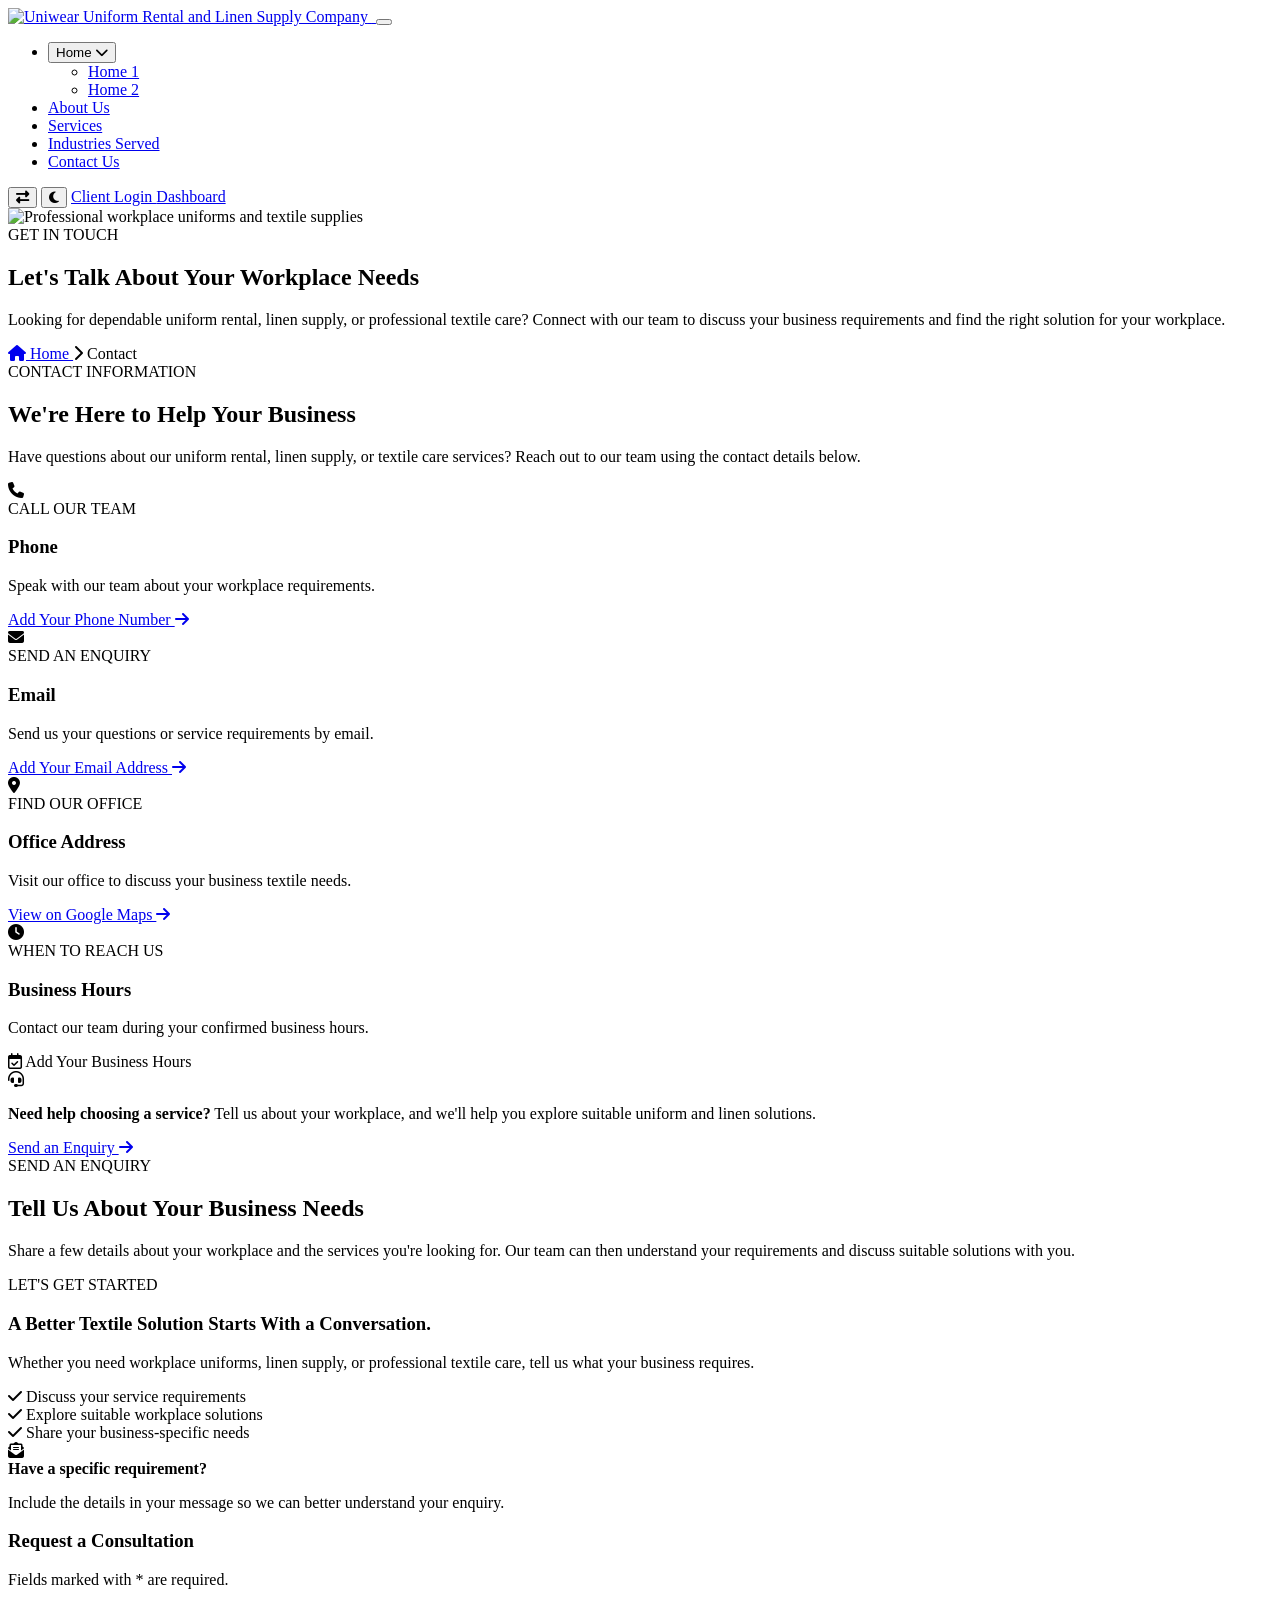
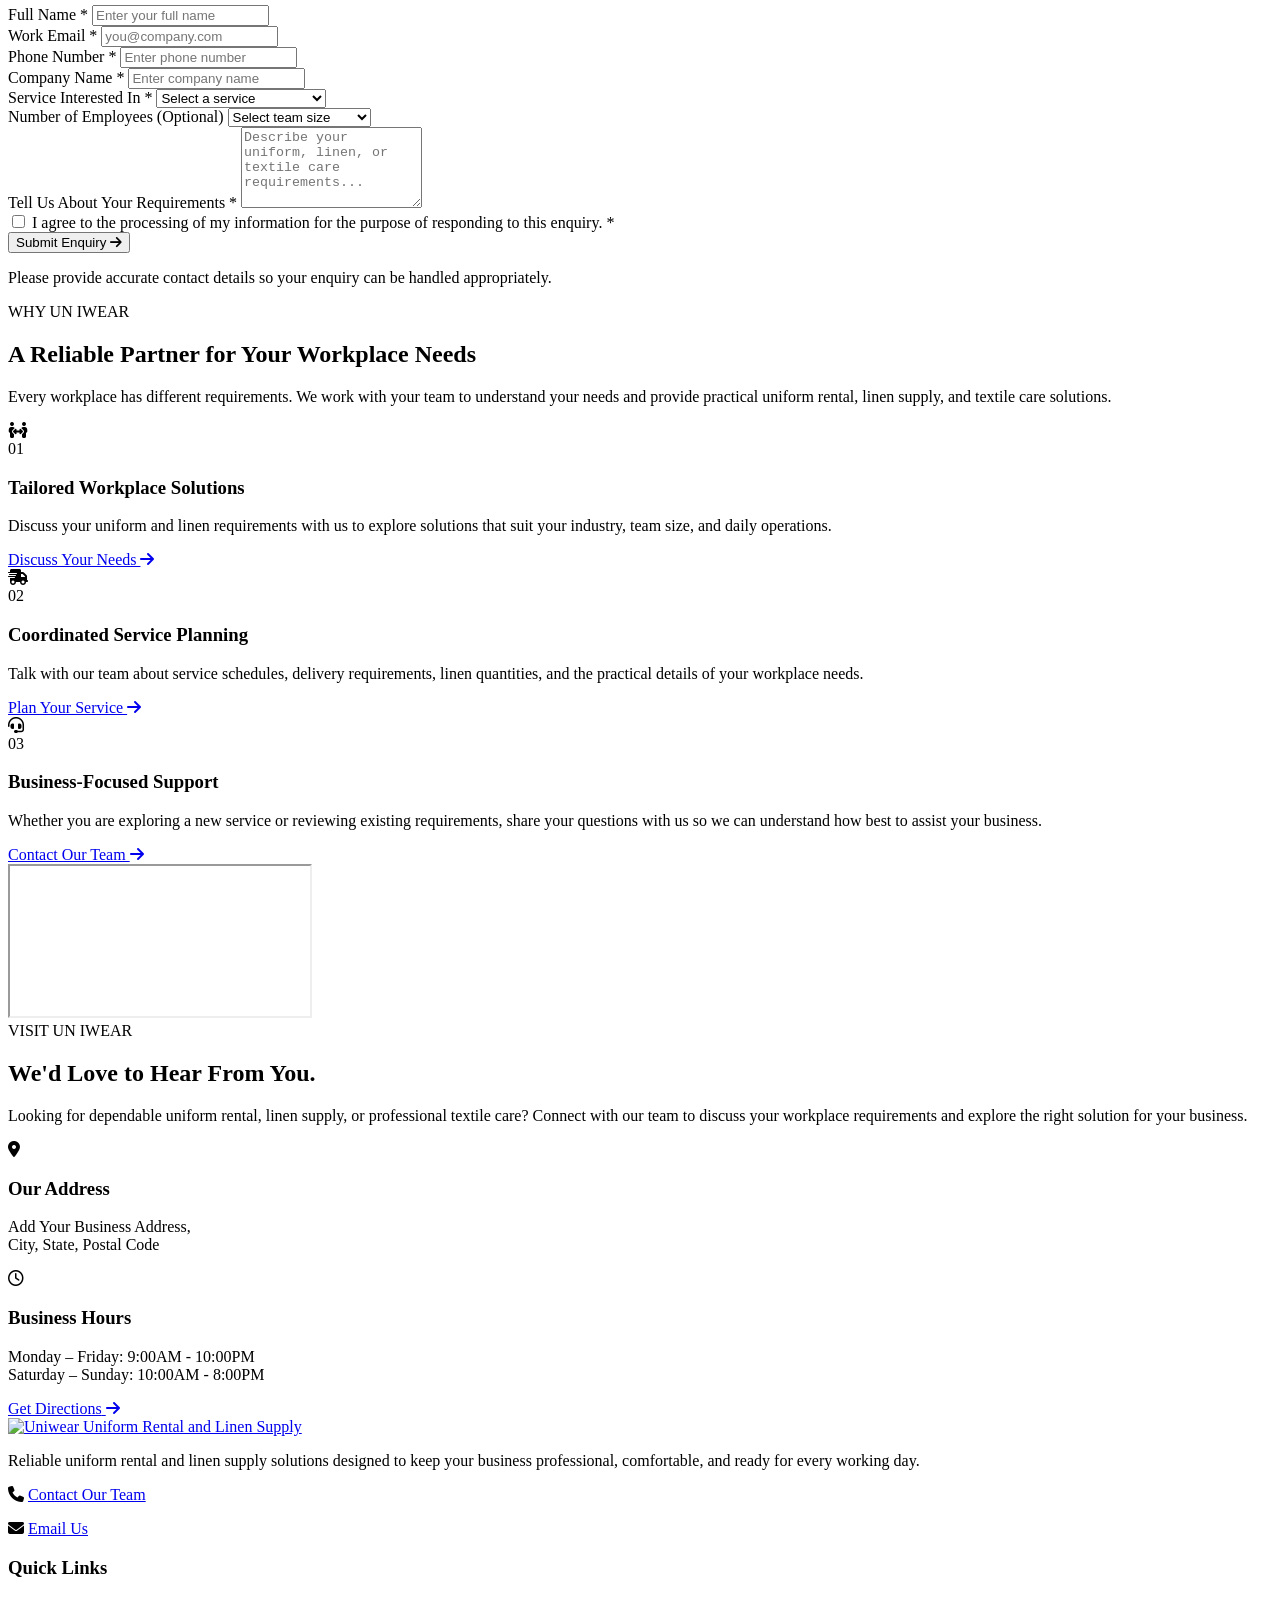
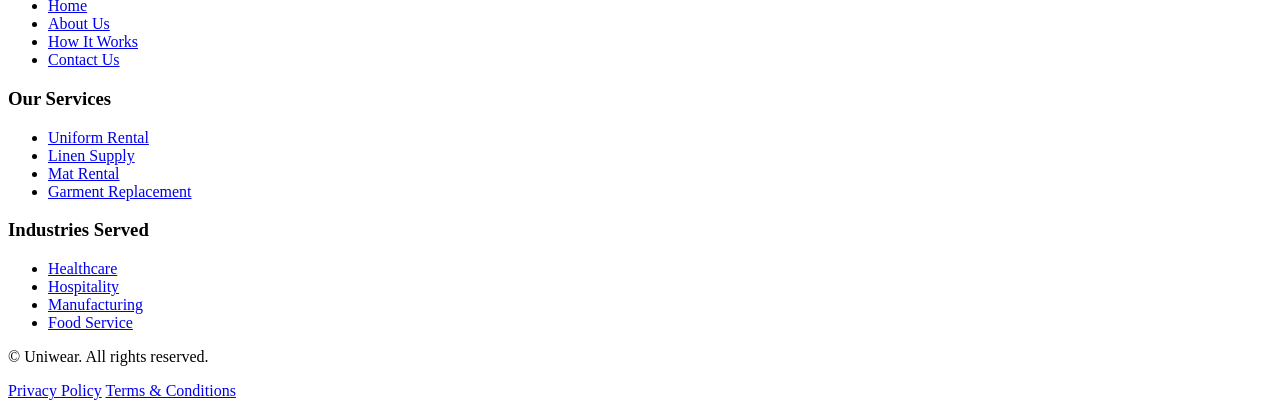
==== contact.html @ dcaba3b8 "Add files via upload" ====
<!DOCTYPE html>
<html lang="en" dir="ltr" data-theme="light">

<head>
  <meta charset="UTF-8">
  <meta name="viewport" content="width=device-width, initial-scale=1.0">
  <meta name="theme-color" content="#173A50">

  <title>Uniwear | Uniform Rental &amp; Linen Supply</title>
  <!-- Favicon -->

  <link rel="icon" type="image/png" href="images/logo.png">


  <!-- Google Fonts -->
  <link rel="preconnect" href="https://fonts.googleapis.com">
  <link rel="preconnect" href="https://fonts.gstatic.com" crossorigin>
  <link
    href="https://fonts.googleapis.com/css2?family=Inter:wght@400;500;600;700;800&display=swap"
    rel="stylesheet"
  >

  <!-- Font Awesome for RTL and Dark Mode Icons -->
  <link
    rel="stylesheet"
    href="https://cdnjs.cloudflare.com/ajax/libs/font-awesome/6.7.2/css/all.min.css"
  >

  <!-- Stylesheets -->
  <link rel="stylesheet" href="css/style.css">
  <link rel="stylesheet" href="css/responsive.css">
</head>

<body>

  <!-- ================= HEADER ================= -->
  <header class="site-header" id="siteHeader">

    <div class="header-container">

      <!-- LOGO -->
      <a href="index.html" class="site-logo" aria-label="Uniwear Home">

        <img
          src="images/logo.png"
          alt="Uniwear Uniform Rental and Linen Supply Company"
          class="logo-image logo-light"
        >

        <img
          src="images/logo.png"
          alt=""
          aria-hidden="true"
          class="logo-image logo-dark"
        >

      </a>


      <!-- HAMBURGER MENU -->
      <button
        type="button"
        class="menu-toggle"
        id="menuToggle"
        aria-label="Open navigation menu"
        aria-controls="mainNavigation"
        aria-expanded="false"
      >
        <span></span>
        <span></span>
        <span></span>
      </button>


      <!-- MAIN NAVIGATION -->
      <nav
        class="main-navigation"
        id="mainNavigation"
        aria-label="Main navigation"
      >

        <!-- CENTER NAVIGATION LINKS -->
        <ul class="nav-list">

          <!-- HOME DROPDOWN -->
          <li class="nav-item home-item">

            <button
              type="button"
              class="home-dropdown-toggle"
              id="homeDropdownToggle"
              aria-expanded="false"
              aria-controls="homeDropdown"
            >
              <span>Home</span>

              <i
                class="fa-solid fa-chevron-down dropdown-arrow"
                aria-hidden="true"
              ></i>
            </button>

            <ul class="home-dropdown" id="homeDropdown">

              <li>
                <a href="index.html">Home 1</a>
              </li>

              <li>
                <a href="home-2.html">Home 2</a>
              </li>

            </ul>

          </li>


          <!-- OTHER NAVIGATION LINKS -->
          <li class="nav-item">
            <a href="about.html">About Us</a>
          </li>

          <li class="nav-item">
            <a href="services.html">Services</a>
          </li>

          <li class="nav-item">
            <a href="industries.html">Industries Served</a>
          </li>

          

          <li class="nav-item">
            <a href="contact.html">Contact Us</a>
          </li>

        </ul>


        <!-- RIGHT-SIDE ACTIONS -->
        <div class="nav-actions">

          <!-- RTL BUTTON -->
          <button
            type="button"
            class="header-control-btn rtl-toggle"
            id="rtlToggle"
            aria-label="Switch to RTL mode"
            aria-pressed="false"
            title="RTL Mode"
          >
            <i
              class="fa-solid fa-right-left"
              aria-hidden="true"
            ></i>
          </button>


          <!-- DARK MODE BUTTON -->
          <button
            type="button"
            class="header-control-btn dark-mode-toggle"
            id="darkModeToggle"
            aria-label="Enable dark mode"
            aria-pressed="false"
            title="Dark Mode"
          >
            <i
              class="fa-solid fa-moon"
              aria-hidden="true"
            ></i>
          </button>


          <!-- CLIENT LOGIN -->
          <a href="login.html" class="login-btn">
            Client Login
          </a>


          <!-- DASHBOARD -->
          <a href="dashboard.html" class="dashboard-btn">
            Dashboard
          </a>

        </div>

      </nav>

    </div>

  </header>
  <!-- ================= END HEADER ================= -->


  <!-- ================= MAIN CONTENT ================= -->
  <main id="mainContent">
<!-- =====================================================
     CONTACT SECTION 1: HERO
====================================================== -->

<section class="contact-hero" id="contactHero">

    <!-- BACKGROUND IMAGE -->
    <div class="contact-hero-background">
        <img
            src="images/contact-hero.jpg"
            alt="Professional workplace uniforms and textile supplies"
            class="contact-hero-image"
        >
    </div>

    <!-- NAVY OVERLAY -->
    <div class="contact-hero-overlay"></div>

    <!-- HERO CONTENT -->
    <div class="contact-hero-container">

        <div class="contact-hero-content">

            <!-- EYEBROW -->
            <div class="contact-hero-eyebrow">
                <span class="contact-hero-eyebrow-line"></span>
                GET IN TOUCH
            </div>

            <!-- HEADING -->
            <h1 class="contact-hero-title">
                Let's Talk About
                <span>Your Workplace Needs</span>
            </h1>

            <!-- DESCRIPTION -->
            <p class="contact-hero-description">
                Looking for dependable uniform rental, linen supply,
                or professional textile care? Connect with our team
                to discuss your business requirements and find the
                right solution for your workplace.
            </p>

            <!-- BREADCRUMB -->
            <nav class="contact-hero-breadcrumb" aria-label="Breadcrumb">

                <a href="index.html">
                    <i class="fa-solid fa-house"></i>
                    Home
                </a>

                <i class="fa-solid fa-chevron-right contact-hero-breadcrumb-separator"></i>

                <span aria-current="page">Contact</span>

            </nav>

        </div>

    </div>

    <!-- DECORATIVE ELEMENTS -->
    <div
        class="contact-hero-decoration contact-hero-decoration-one"
        aria-hidden="true">
    </div>

    <div
        class="contact-hero-decoration contact-hero-decoration-two"
        aria-hidden="true">
    </div>

</section>
<!-- =====================================================
     CONTACT SECTION 2: CONTACT INFORMATION
====================================================== -->

<section class="contact-info" id="contactInformation">

    <div class="contact-info-container">

        <!-- SECTION HEADER -->
        <div class="contact-info-header">

            <div class="contact-info-eyebrow">
                <span class="contact-info-eyebrow-line"></span>
                CONTACT INFORMATION
            </div>

            <h2 class="contact-info-title">
                We're Here to
                <span>Help Your Business</span>
            </h2>

            <p class="contact-info-description">
                Have questions about our uniform rental, linen supply,
                or textile care services? Reach out to our team using
                the contact details below.
            </p>

        </div>


        <!-- CONTACT CARDS -->
        <div class="contact-info-grid">

            <!-- PHONE CARD -->
            <article class="contact-info-card">

                <div class="contact-info-icon">
                    <i class="fa-solid fa-phone"></i>
                </div>

                <span class="contact-info-label">CALL OUR TEAM</span>

                <h3>Phone</h3>

                <p>
                    Speak with our team about your workplace requirements.
                </p>

                <a href="tel:+910000000000" class="contact-info-link">
                    Add Your Phone Number
                    <i class="fa-solid fa-arrow-right"></i>
                </a>

            </article>


            <!-- EMAIL CARD -->
            <article class="contact-info-card">

                <div class="contact-info-icon">
                    <i class="fa-solid fa-envelope"></i>
                </div>

                <span class="contact-info-label">SEND AN ENQUIRY</span>

                <h3>Email</h3>

                <p>
                    Send us your questions or service requirements by email.
                </p>

                <a href="mailto:info@yourcompany.com"
                   class="contact-info-link">
                    Add Your Email Address
                    <i class="fa-solid fa-arrow-right"></i>
                </a>

            </article>


            <!-- ADDRESS CARD -->
            <article class="contact-info-card">

                <div class="contact-info-icon">
                    <i class="fa-solid fa-location-dot"></i>
                </div>

                <span class="contact-info-label">FIND OUR OFFICE</span>

                <h3>Office Address</h3>

                <p>
                    Visit our office to discuss your business textile needs.
                </p>

                <a href="#contactMap" class="contact-info-link">
                    View on Google Maps
                    <i class="fa-solid fa-arrow-right"></i>
                </a>

            </article>


            <!-- BUSINESS HOURS CARD -->
            <article class="contact-info-card">

                <div class="contact-info-icon">
                    <i class="fa-solid fa-clock"></i>
                </div>

                <span class="contact-info-label">WHEN TO REACH US</span>

                <h3>Business Hours</h3>

                <p>
                    Contact our team during your confirmed business hours.
                </p>

                <div class="contact-info-hours">
                    <i class="fa-regular fa-calendar-check"></i>
                    <span>Add Your Business Hours</span>
                </div>

            </article>

        </div>


        <!-- BOTTOM NOTE -->
        <div class="contact-info-bottom">

            <div class="contact-info-bottom-icon">
                <i class="fa-solid fa-headset"></i>
            </div>

            <p>
                <strong>Need help choosing a service?</strong>
                Tell us about your workplace, and we'll help you explore
                suitable uniform and linen solutions.
            </p>

            <a href="#contactForm" class="contact-info-bottom-link">
                Send an Enquiry
                <i class="fa-solid fa-arrow-right"></i>
            </a>

        </div>

    </div>

</section>
<!-- =====================================================
     CONTACT SECTION 3: CONTACT FORM
====================================================== -->

<section class="contact-form-section" id="contactForm">

    <div class="contact-form-container">

        <!-- SECTION HEADER -->
        <div class="contact-form-header">

            <div class="contact-form-eyebrow">
                <span class="contact-form-eyebrow-line"></span>
                SEND AN ENQUIRY
            </div>

            <h2 class="contact-form-title">
                Tell Us About
                <span>Your Business Needs</span>
            </h2>

            <p class="contact-form-description">
                Share a few details about your workplace and the services
                you're looking for. Our team can then understand your
                requirements and discuss suitable solutions with you.
            </p>

        </div>


        <!-- FORM LAYOUT -->
        <div class="contact-form-layout">

            <!-- LEFT: FORM INTRODUCTION -->
            <div class="contact-form-aside">

                <span class="contact-form-aside-label">
                    LET'S GET STARTED
                </span>

                <h3>
                    A Better Textile Solution
                    Starts With a Conversation.
                </h3>

                <p>
                    Whether you need workplace uniforms, linen supply,
                    or professional textile care, tell us what your
                    business requires.
                </p>

                <div class="contact-form-aside-points">

                    <div class="contact-form-aside-point">
                        <span class="contact-form-aside-point-icon">
                            <i class="fa-solid fa-check"></i>
                        </span>
                        <span>Discuss your service requirements</span>
                    </div>

                    <div class="contact-form-aside-point">
                        <span class="contact-form-aside-point-icon">
                            <i class="fa-solid fa-check"></i>
                        </span>
                        <span>Explore suitable workplace solutions</span>
                    </div>

                    <div class="contact-form-aside-point">
                        <span class="contact-form-aside-point-icon">
                            <i class="fa-solid fa-check"></i>
                        </span>
                        <span>Share your business-specific needs</span>
                    </div>

                </div>

                <div class="contact-form-aside-note">

                    <div class="contact-form-aside-note-icon">
                        <i class="fa-solid fa-envelope-open-text"></i>
                    </div>

                    <div>
                        <strong>Have a specific requirement?</strong>
                        <p>
                            Include the details in your message so we
                            can better understand your enquiry.
                        </p>
                    </div>

                </div>

            </div>


            <!-- RIGHT: ENQUIRY FORM -->
            <div class="contact-form-card">

                <div class="contact-form-card-header">
                    <h3>Request a Consultation</h3>
                    <p>Fields marked with * are required.</p>
                </div>

                <form
                    class="contact-enquiry-form"
                    id="contactEnquiryForm"
                    action="#"
                    method="post"
                >

                    <!-- NAME + EMAIL -->
                    <div class="contact-form-row">

                        <div class="contact-form-group">
                            <label for="contactFullName">
                                Full Name <span>*</span>
                            </label>

                            <input
                                type="text"
                                id="contactFullName"
                                name="full_name"
                                placeholder="Enter your full name"
                                autocomplete="name"
                                required
                            >
                        </div>

                        <div class="contact-form-group">
                            <label for="contactEmail">
                                Work Email <span>*</span>
                            </label>

                            <input
                                type="email"
                                id="contactEmail"
                                name="email"
                                placeholder="you@company.com"
                                autocomplete="email"
                                required
                            >
                        </div>

                    </div>


                    <!-- PHONE + COMPANY -->
                    <div class="contact-form-row">

                        <div class="contact-form-group">
                            <label for="contactPhone">
                                Phone Number <span>*</span>
                            </label>

                            <input
                                type="tel"
                                id="contactPhone"
                                name="phone"
                                placeholder="Enter phone number"
                                autocomplete="tel"
                                required
                            >
                        </div>

                        <div class="contact-form-group">
                            <label for="contactCompany">
                                Company Name <span>*</span>
                            </label>

                            <input
                                type="text"
                                id="contactCompany"
                                name="company"
                                placeholder="Enter company name"
                                autocomplete="organization"
                                required
                            >
                        </div>

                    </div>


                    <!-- SERVICE + EMPLOYEES -->
                    <div class="contact-form-row">

                        <div class="contact-form-group">
                            <label for="contactService">
                                Service Interested In <span>*</span>
                            </label>

                            <select
                                id="contactService"
                                name="service"
                                required
                            >
                                <option value="" disabled selected>
                                    Select a service
                                </option>

                                <option value="uniform-rental">
                                    Uniform Rental
                                </option>

                                <option value="linen-supply">
                                    Linen Supply
                                </option>

                                <option value="textile-care">
                                    Professional Textile Care
                                </option>

                                <option value="multiple-services">
                                    Multiple Services
                                </option>

                                <option value="other">
                                    Other Requirements
                                </option>
                            </select>
                        </div>

                        <div class="contact-form-group">
                            <label for="contactEmployees">
                                Number of Employees
                                <span class="contact-form-optional">
                                    (Optional)
                                </span>
                            </label>

                            <select
                                id="contactEmployees"
                                name="employee_count"
                            >
                                <option value="" selected>
                                    Select team size
                                </option>

                                <option value="1-25">1–25 employees</option>
                                <option value="26-100">26–100 employees</option>
                                <option value="101-250">101–250 employees</option>
                                <option value="251-500">251–500 employees</option>
                                <option value="500-plus">500+ employees</option>
                            </select>
                        </div>

                    </div>


                    <!-- MESSAGE -->
                    <div class="contact-form-group contact-form-message-group">

                        <label for="contactMessage">
                            Tell Us About Your Requirements <span>*</span>
                        </label>

                        <textarea
                            id="contactMessage"
                            name="message"
                            rows="5"
                            placeholder="Describe your uniform, linen, or textile care requirements..."
                            required
                        ></textarea>

                    </div>


                    <!-- PRIVACY CONSENT -->
                    <div class="contact-form-consent">

                        <input
                            type="checkbox"
                            id="contactPrivacy"
                            name="privacy_consent"
                            required
                        >

                        <label for="contactPrivacy">
                            I agree to the processing of my information
                            for the purpose of responding to this enquiry.
                            <span>*</span>
                        </label>

                    </div>


                    <!-- SUBMIT BUTTON -->
                    <button
                        type="submit"
                        class="contact-form-submit"
                    >
                        Submit Enquiry
                        <i class="fa-solid fa-arrow-right"></i>
                    </button>

                    <p class="contact-form-disclaimer">
                        Please provide accurate contact details so your
                        enquiry can be handled appropriately.
                    </p>

                </form>

            </div>

        </div>

    </div>

</section>
<!-- =====================================================
     CONTACT SECTION 4: WHY CONTACT UN IWEAR
====================================================== -->

<section class="contact-why-section" id="contactWhy">

    <div class="contact-why-container">

        <!-- SECTION HEADER -->
        <div class="contact-why-header">

            <span class="contact-why-eyebrow">
                WHY UN IWEAR
            </span>

            <h2 class="contact-why-title">
                A Reliable Partner for Your
                <span>Workplace Needs</span>
            </h2>

            <p class="contact-why-description">
                Every workplace has different requirements.
                We work with your team to understand your needs
                and provide practical uniform rental, linen supply,
                and textile care solutions.
            </p>

        </div>


        <!-- BENEFITS GRID -->
        <div class="contact-why-grid">

            <!-- CARD 1 -->
            <article class="contact-why-card">

                <div class="contact-why-icon">
                    <i class="fa-solid fa-people-arrows"
                       aria-hidden="true"></i>
                </div>

                <span class="contact-why-number">01</span>

                <h3>Tailored Workplace Solutions</h3>

                <p>
                    Discuss your uniform and linen requirements
                    with us to explore solutions that suit your
                    industry, team size, and daily operations.
                </p>

                <a href="#contactForm" class="contact-why-link">
                    Discuss Your Needs
                    <i class="fa-solid fa-arrow-right"
                       aria-hidden="true"></i>
                </a>

            </article>


            <!-- CARD 2 -->
            <article class="contact-why-card">

                <div class="contact-why-icon">
                    <i class="fa-solid fa-truck-fast"
                       aria-hidden="true"></i>
                </div>

                <span class="contact-why-number">02</span>

                <h3>Coordinated Service Planning</h3>

                <p>
                    Talk with our team about service schedules,
                    delivery requirements, linen quantities, and
                    the practical details of your workplace needs.
                </p>

                <a href="#contactForm" class="contact-why-link">
                    Plan Your Service
                    <i class="fa-solid fa-arrow-right"
                       aria-hidden="true"></i>
                </a>

            </article>


            <!-- CARD 3 -->
            <article class="contact-why-card">

                <div class="contact-why-icon">
                    <i class="fa-solid fa-headset"
                       aria-hidden="true"></i>
                </div>

                <span class="contact-why-number">03</span>

                <h3>Business-Focused Support</h3>

                <p>
                    Whether you are exploring a new service or
                    reviewing existing requirements, share your
                    questions with us so we can understand how
                    best to assist your business.
                </p>

                <a href="#contactForm" class="contact-why-link">
                    Contact Our Team
                    <i class="fa-solid fa-arrow-right"
                       aria-hidden="true"></i>
                </a>

            </article>

        </div>

    </div>

</section>
<!-- =====================================================
     CONTACT SECTION 5: LOCATION & GOOGLE MAP
====================================================== -->

<section class="contact-location-section" id="contactMap">

    <div class="contact-location-container">

        <!-- LEFT: GOOGLE MAP -->
        <div class="contact-location-map">

            <iframe
                src="https://maps.google.com/maps?q=Tiruppur%2C%20Tamil%20Nadu%2C%20India&t=&z=14&ie=UTF8&iwloc=&output=embed"
                title="Map showing Tiruppur, Tamil Nadu"
                loading="lazy"
                referrerpolicy="no-referrer-when-downgrade"
                allowfullscreen>
            </iframe>

        </div>


        <!-- RIGHT: LOCATION INFORMATION -->
        <div class="contact-location-content">

            <span class="contact-location-eyebrow">
                VISIT UN IWEAR
            </span>

            <h2 class="contact-location-title">
                We'd Love to
                <span>Hear From You.</span>
            </h2>

            <p class="contact-location-description">
                Looking for dependable uniform rental, linen supply,
                or professional textile care? Connect with our team
                to discuss your workplace requirements and explore
                the right solution for your business.
            </p>


            <!-- ADDRESS -->
            <div class="contact-location-detail">

                <div class="contact-location-icon">
                    <i class="fa-solid fa-location-dot"
                       aria-hidden="true"></i>
                </div>

                <div class="contact-location-detail-text">

                    <h3>Our Address</h3>

                    <p>
                        Add Your Business Address,<br>
                        City, State, Postal Code
                    </p>

                </div>

            </div>


            <!-- BUSINESS HOURS -->
            <div class="contact-location-detail">

                <div class="contact-location-icon">
                    <i class="fa-regular fa-clock"
                       aria-hidden="true"></i>
                </div>

                <div class="contact-location-detail-text">

                    <h3>Business Hours</h3>

                    <p>
                        Monday – Friday: 9:00AM - 10:00PM<br>
                        Saturday – Sunday: 10:00AM - 8:00PM
                    </p>

                </div>

            </div>


            <!-- DIRECTIONS BUTTON -->
            <a
                href="https://www.google.com/maps/search/?api=1&query=Tiruppur%2C%20Tamil%20Nadu%2C%20India"
                class="contact-location-directions"
                target="_blank"
                rel="noopener noreferrer">

                <span>Get Directions</span>

                <i class="fa-solid fa-arrow-right"
                   aria-hidden="true"></i>

            </a>

        </div>

    </div>

</section>
     </main>
<!-- ================= END MAIN CONTENT ================= -->
<!-- ================= FOOTER ================= -->
<footer class="site-footer" id="siteFooter">

  <div class="footer-container">

    <!-- Company Information -->
    <div class="footer-column footer-about">

      <a href="index.html" class="footer-logo">
        <img
          src="images/logo.png"
          alt="Uniwear Uniform Rental and Linen Supply"
          class="footer-logo-image"
        >
      </a>

      <p>
        Reliable uniform rental and linen supply solutions
        designed to keep your business professional,
        comfortable, and ready for every working day.
      </p>

      <div class="footer-contact">
        <p>
          <i class="fa-solid fa-phone" aria-hidden="true"></i>
          <a href="tel:+10000000000">Contact Our Team</a>
        </p>

        <p>
          <i class="fa-solid fa-envelope" aria-hidden="true"></i>
          <a href="mailto:info@yourcompany.com">
            Email Us
          </a>
        </p>
      </div>

    </div>


    <!-- Quick Links -->
    <div class="footer-column">

      <h3>Quick Links</h3>

      <ul class="footer-links">
        <li><a href="index.html">Home</a></li>
        <li><a href="about.html">About Us</a></li>
        <li><a href="how-it-works.html">How It Works</a></li>
        <li><a href="contact.html">Contact Us</a></li>
      </ul>

    </div>


    <!-- Our Services -->
    <div class="footer-column">

      <h3>Our Services</h3>

      <ul class="footer-links">
        <li><a href="services.html">Uniform Rental</a></li>
        <li><a href="services.html">Linen Supply</a></li>
        <li><a href="services.html">Mat Rental</a></li>
        <li><a href="services.html">Garment Replacement</a></li>
      </ul>

    </div>


    <!-- Industries -->
    <div class="footer-column">

      <h3>Industries Served</h3>

      <ul class="footer-links">
        <li><a href="industries.html">Healthcare</a></li>
        <li><a href="industries.html">Hospitality</a></li>
        <li><a href="industries.html">Manufacturing</a></li>
        <li><a href="industries.html">Food Service</a></li>
      </ul>

    </div>

  </div>


  <!-- Footer Bottom -->
  <div class="footer-bottom">

    <div class="footer-bottom-container">

      <p>
        &copy; <span id="currentYear"></span>
        Uniwear. All rights reserved.
      </p>

      <div class="footer-legal-links">
        <a href="privacy-policy.html">Privacy Policy</a>
        <a href="terms.html">Terms &amp; Conditions</a>
      </div>

    </div>

  </div>

</footer>
<!-- ================= END FOOTER ================= -->
<!-- JAVASCRIPT -->
  <script src="js/script.js"></script>
  <script src="js/theme-controls.js"></script>
</body>
</html>
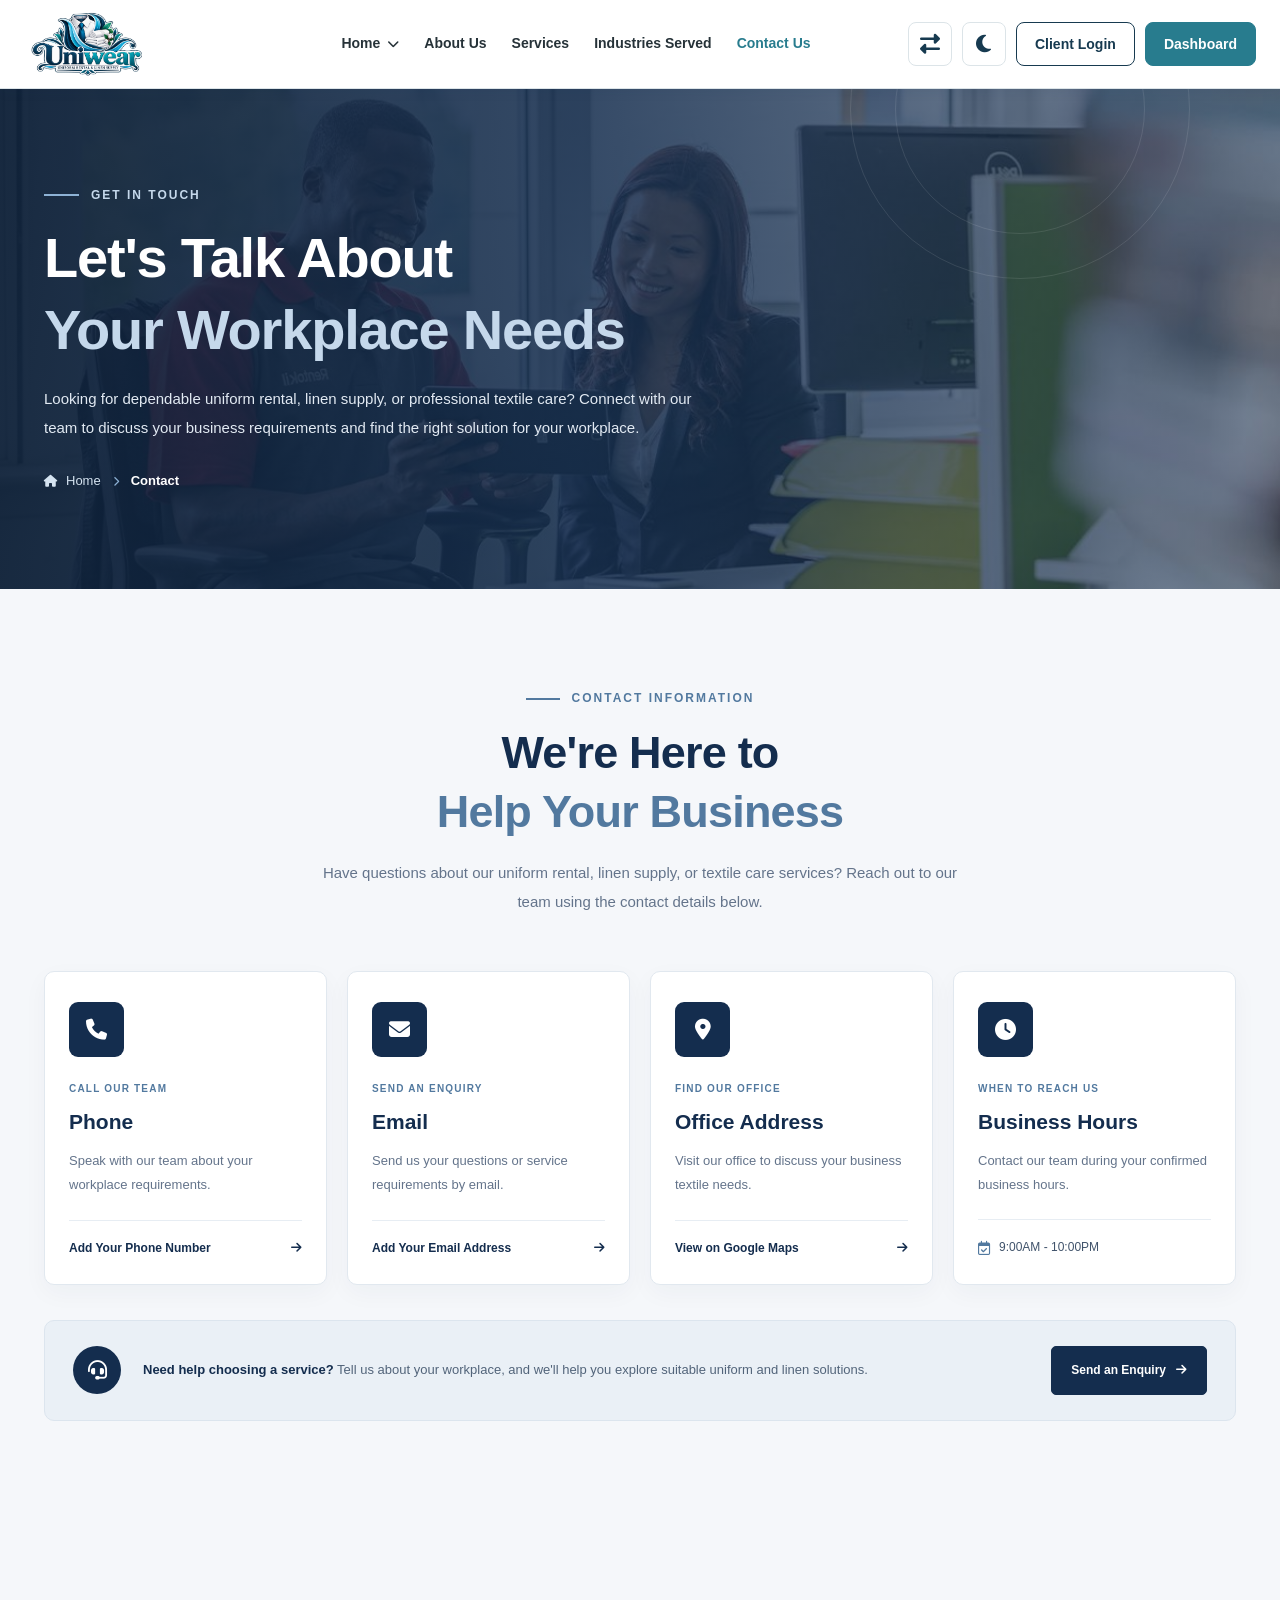
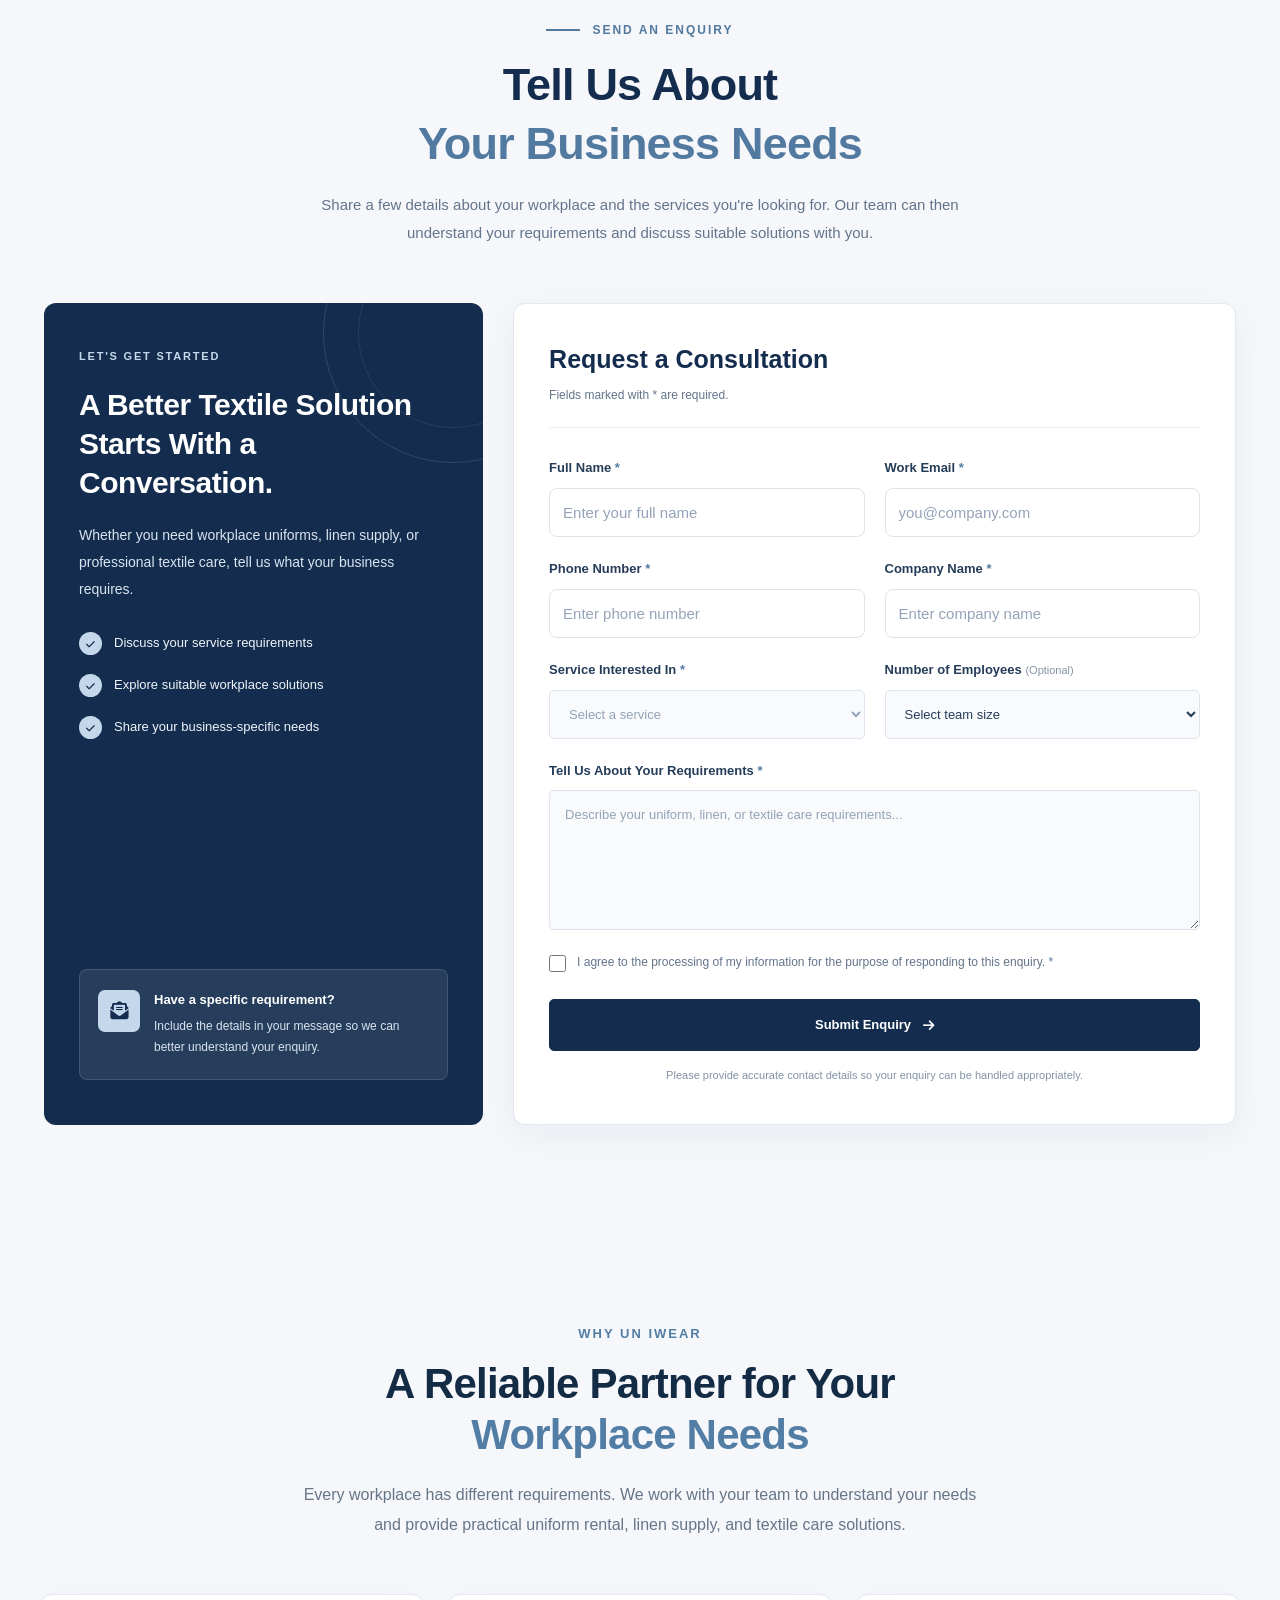
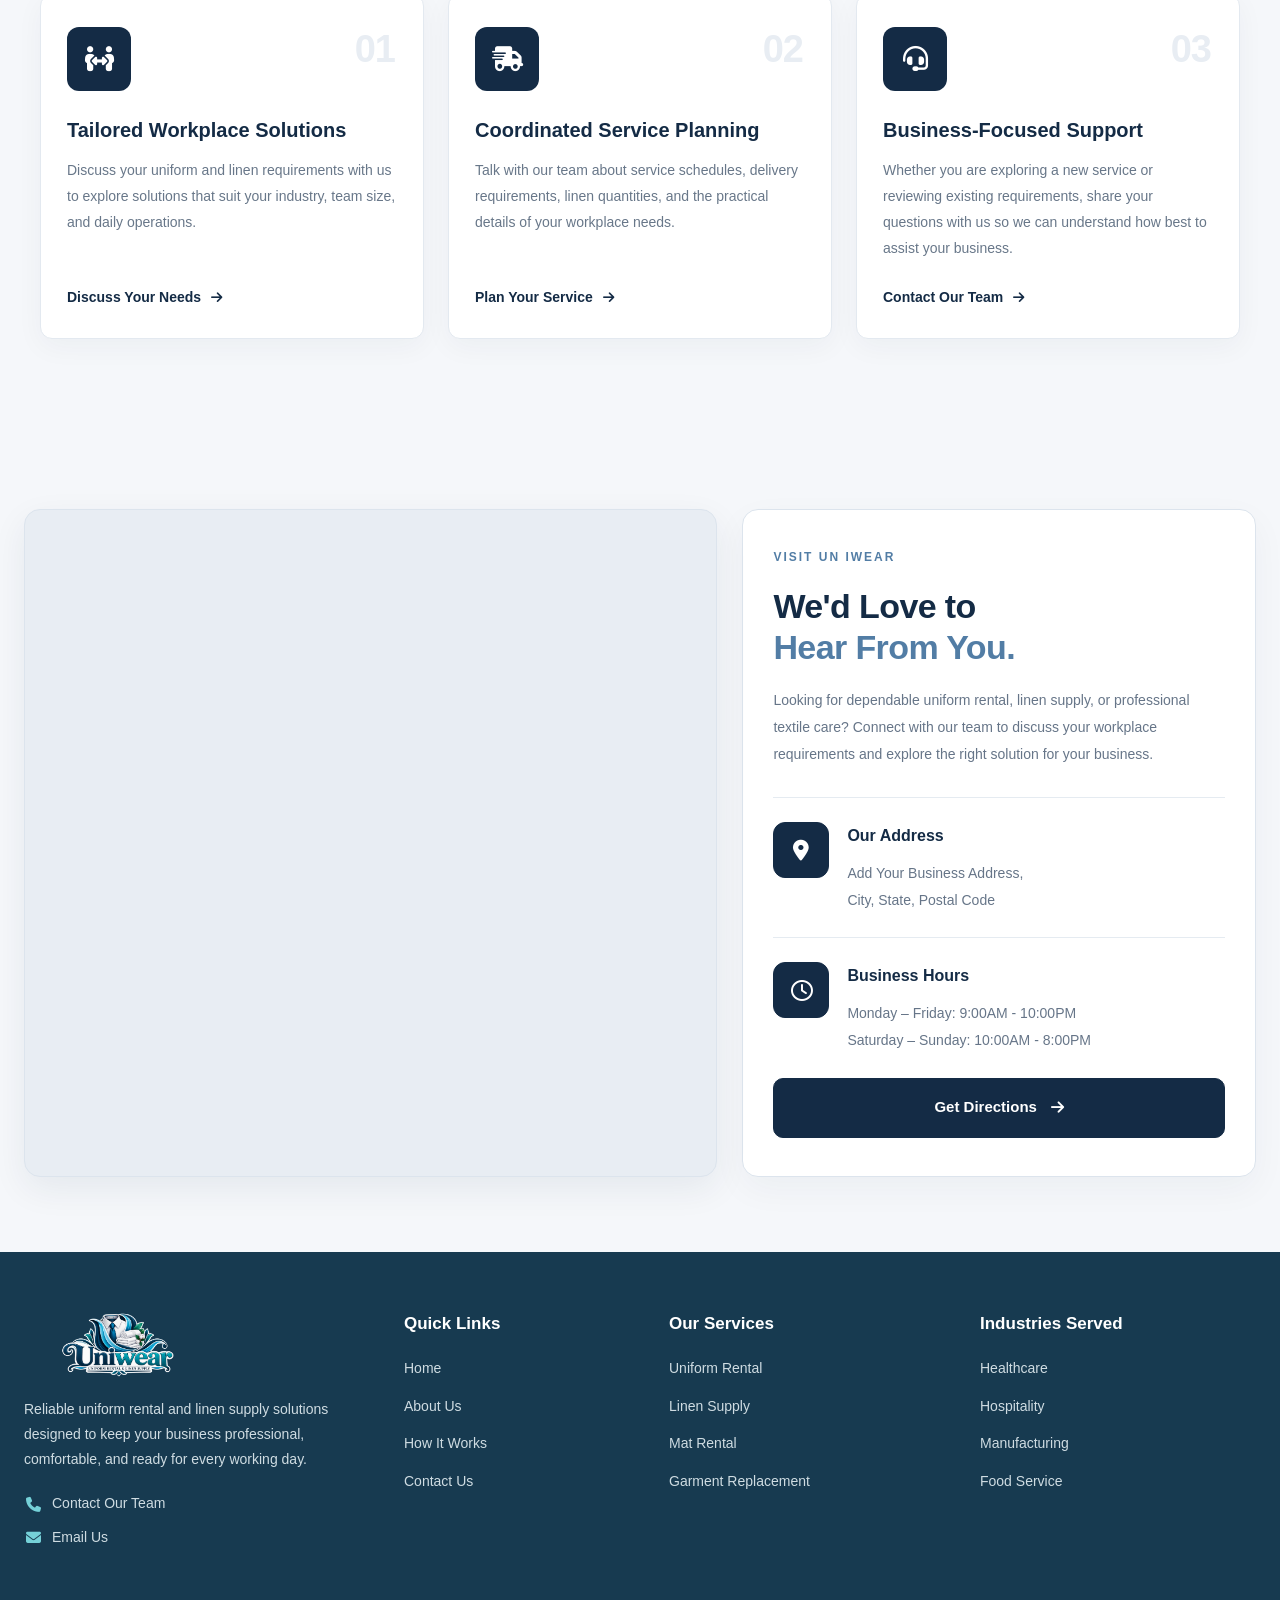
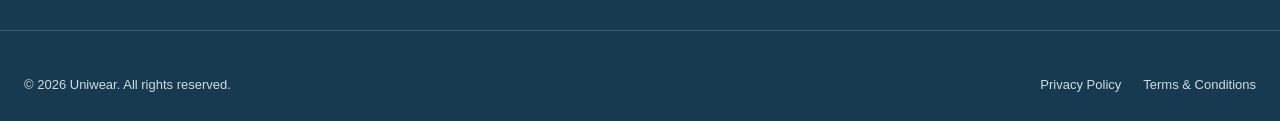
==== commit 6588ce89: "Add files via upload" ====
--- a/contact.html
+++ b/contact.html
@@ -388,7 +388,7 @@
 
                 <div class="contact-info-hours">
                     <i class="fa-regular fa-calendar-check"></i>
-                    <span>Add Your Business Hours</span>
+                    <span>9:00AM - 10:00PM</span>
                 </div>
 
             </article>
--- a/css/style.css
+++ b/css/style.css
@@ -0,0 +1,22803 @@
+
+/* ============================================
+   UNIWEAR WEBSITE
+   PART 2: MAIN CSS + DARK MODE
+   Responsive CSS: css/responsive.css
+============================================ */
+
+
+/* ============================================
+   1. ROOT VARIABLES
+============================================ */
+
+:root {
+  color-scheme: light;
+
+  --font-main: "Inter", sans-serif;
+
+  --color-primary: #173A50;
+  --color-primary-hover: #102B3B;
+  --color-accent: #287C8E;
+  --color-accent-hover: #206676;
+  --color-accent-light: #EAF4F5;
+
+  --color-background: #FFFFFF;
+  --color-background-alt: #F4F6F7;
+  --color-surface: #FFFFFF;
+  --color-surface-hover: #F0F6F7;
+
+  --color-text: #263238;
+  --color-heading: #173A50;
+  --color-text-muted: #687780;
+  --color-border: #DCE4E8;
+
+  --font-xs: 12px;
+  --font-sm: 13px;
+  --font-nav: 14px;
+  --font-button: 14px;
+  --font-body: 15px;
+
+  --container-width: 1640px;
+  --header-height: 88px;
+  --section-padding: 80px;
+
+  --button-height: 44px;
+  --button-radius: 8px;
+  --card-radius: 12px;
+  --input-height: 46px;
+
+  --shadow-sm: 0 3px 12px rgba(23, 58, 80, 0.06);
+  --shadow-md: 0 10px 30px rgba(23, 58, 80, 0.10);
+
+  --transition: 0.25s ease;
+}
+
+
+/* ============================================
+   2. RESET AND BASE
+============================================ */
+
+*,
+*::before,
+*::after {
+  box-sizing: border-box;
+}
+
+html {
+  scroll-behavior: smooth;
+  scroll-padding-top: var(--header-height);
+}
+
+body {
+  margin: 0;
+  font-family: var(--font-main);
+  font-size: var(--font-body);
+  line-height: 1.7;
+  color: var(--color-text);
+  background: var(--color-background);
+  transition:
+    color var(--transition),
+    background-color var(--transition);
+}
+
+body,
+button,
+input,
+select,
+textarea {
+  font-family: var(--font-main);
+}
+
+button,
+input,
+select,
+textarea {
+  font-size: inherit;
+}
+
+button {
+  cursor: pointer;
+}
+
+img {
+  display: block;
+  max-width: 100%;
+}
+
+a {
+  color: inherit;
+  text-decoration: none;
+  transition:
+    color var(--transition),
+    background-color var(--transition),
+    border-color var(--transition);
+}
+
+ul,
+ol {
+  padding-inline-start: 20px;
+}
+
+h1,
+h2,
+h3,
+h4,
+h5,
+h6 {
+  margin: 0 0 18px;
+  color: var(--color-heading);
+  font-family: var(--font-main);
+  font-weight: 700;
+  line-height: 1.25;
+}
+
+h1 { font-size: 52px; }
+h2 { font-size: 38px; }
+h3 { font-size: 28px; }
+h4 { font-size: 22px; }
+h5 { font-size: 18px; }
+h6 { font-size: 16px; }
+
+p {
+  margin: 0 0 16px;
+}
+
+::selection {
+  color: #FFFFFF;
+  background: var(--color-accent);
+}
+
+:focus-visible {
+  outline: 3px solid var(--color-accent);
+  outline-offset: 3px;
+}
+
+
+/* ============================================
+   3. COMMON LAYOUT
+============================================ */
+
+.container {
+  width: min(calc(100% - 48px), var(--container-width));
+  margin-inline: auto;
+}
+
+.section-padding {
+  padding-block: var(--section-padding);
+}
+
+.section-background {
+  background: var(--color-background-alt);
+}
+
+.section-heading {
+  max-width: 760px;
+  margin: 0 auto 45px;
+  text-align: center;
+}
+
+.section-heading p {
+  color: var(--color-text-muted);
+}
+
+.section-eyebrow {
+  display: inline-block;
+  margin-bottom: 14px;
+  color: var(--color-accent);
+  font-size: var(--font-sm);
+  font-weight: 700;
+  letter-spacing: 1.5px;
+  text-transform: uppercase;
+}
+
+.text-center {
+  text-align: center;
+}
+
+.text-primary {
+  color: var(--color-primary);
+}
+
+.text-accent {
+  color: var(--color-accent);
+}
+
+.text-muted {
+  color: var(--color-text-muted);
+}
+
+
+/* ============================================
+   4. HEADER LAYOUT
+   LOGO | CENTER NAV | RIGHT ACTIONS
+============================================ */
+
+.site-header {
+  position: sticky;
+  top: 0;
+  z-index: 1000;
+  width: 100%;
+  min-height: var(--header-height);
+  background: var(--color-surface);
+  border-bottom: 1px solid var(--color-border);
+  box-shadow: var(--shadow-sm);
+  transition:
+    background-color var(--transition),
+    border-color var(--transition);
+}
+
+.header-container {
+  width: min(calc(100% - 48px), var(--container-width));
+  min-height: var(--header-height);
+  margin-inline: auto;
+
+  display: grid;
+  grid-template-columns: 220px minmax(0, 1fr) auto;
+  align-items: center;
+  column-gap: 24px;
+}
+
+
+/* ============================================
+   5. LOGO
+============================================ */
+
+.site-logo {
+  grid-column: 1;
+  grid-row: 1;
+
+  display: inline-flex;
+  align-items: center;
+  justify-content: flex-start;
+
+  width: fit-content;
+  min-width: 0;
+}
+
+.logo-image {
+  display: block;
+  width: 190px;
+  max-height: 64px;
+  object-fit: contain;
+  object-position: left center;
+}
+
+.logo-dark {
+  display: none;
+}
+
+
+/* ============================================
+   6. CENTER NAVIGATION
+============================================ */
+
+.main-navigation {
+  grid-column: 2 / 4;
+  grid-row: 1;
+
+  display: grid;
+  grid-template-columns: minmax(0, 1fr) auto;
+  align-items: center;
+  column-gap: 24px;
+
+  min-width: 0;
+}
+
+.nav-list {
+  display: flex;
+  align-items: center;
+  justify-content: center;
+  gap: 25px;
+
+  min-width: 0;
+  margin: 0;
+  padding: 0;
+  list-style: none;
+}
+
+.nav-item {
+  position: relative;
+  flex-shrink: 0;
+  list-style: none;
+}
+
+.nav-item > a,
+.home-dropdown-toggle {
+  display: inline-flex;
+  align-items: center;
+  justify-content: center;
+  gap: 7px;
+
+  min-height: 44px;
+  padding: 10px 0;
+
+  border: 0;
+  background: transparent;
+  color: var(--color-text);
+
+  font-family: var(--font-main);
+  font-size: var(--font-nav);
+  font-weight: 600;
+  line-height: 1.4;
+  white-space: nowrap;
+}
+
+.nav-item > a:hover,
+.home-dropdown-toggle:hover {
+  color: var(--color-accent);
+}
+
+.nav-item > a.active,
+.nav-item > a[aria-current="page"] {
+  color: var(--color-accent);
+}
+
+
+/* ============================================
+   7. HOME DROPDOWN
+============================================ */
+
+.dropdown-arrow {
+  font-size: 12px;
+  transition: transform var(--transition);
+}
+
+.home-item.dropdown-open .dropdown-arrow {
+  transform: rotate(180deg);
+}
+
+.home-dropdown {
+  position: absolute;
+  top: calc(100% + 8px);
+  inset-inline-start: 0;
+  z-index: 1100;
+
+  display: none;
+  min-width: 180px;
+  margin: 0;
+  padding: 8px;
+
+  list-style: none;
+  background: var(--color-surface);
+  border: 1px solid var(--color-border);
+  border-radius: var(--button-radius);
+  box-shadow: var(--shadow-md);
+}
+
+.home-item.dropdown-open .home-dropdown {
+  display: block;
+}
+
+.home-dropdown li {
+  margin: 0;
+  padding: 0;
+  list-style: none;
+}
+
+.home-dropdown a {
+  display: flex;
+  align-items: center;
+  min-height: 42px;
+  padding: 10px 13px;
+  border-radius: 5px;
+
+  color: var(--color-text);
+  font-size: var(--font-nav);
+  font-weight: 500;
+  white-space: nowrap;
+}
+
+.home-dropdown a:hover,
+.home-dropdown a.active {
+  color: var(--color-accent);
+  background: var(--color-surface-hover);
+}
+
+
+/* ============================================
+   8. HAMBURGER
+   DISPLAY CONTROLLED BY PART 3
+============================================ */
+
+.menu-toggle {
+  display: none;
+  width: 44px;
+  height: 44px;
+  min-width: 44px;
+  padding: 10px;
+
+  flex-direction: column;
+  align-items: center;
+  justify-content: center;
+  gap: 5px;
+
+  border: 1px solid var(--color-border);
+  border-radius: var(--button-radius);
+  background: var(--color-surface);
+  color: var(--color-primary);
+}
+
+.menu-toggle span {
+  display: block;
+  width: 100%;
+  height: 2px;
+  border-radius: 2px;
+  background: currentColor;
+  transition:
+    transform var(--transition),
+    opacity var(--transition);
+}
+
+.menu-toggle:hover {
+  border-color: var(--color-accent);
+  background: var(--color-surface-hover);
+}
+
+.menu-toggle.is-active span:nth-child(1) {
+  transform: translateY(7px) rotate(45deg);
+}
+
+.menu-toggle.is-active span:nth-child(2) {
+  opacity: 0;
+}
+
+.menu-toggle.is-active span:nth-child(3) {
+  transform: translateY(-7px) rotate(-45deg);
+}
+
+
+/* ============================================
+   9. RIGHT-SIDE ACTIONS
+============================================ */
+
+.nav-actions {
+  display: flex;
+  align-items: center;
+  justify-content: flex-end;
+  gap: 10px;
+
+  min-width: 0;
+  margin: 0;
+  padding: 0;
+}
+
+
+/* ============================================
+   10. RTL AND DARK MODE ICON BUTTONS
+============================================ */
+
+.header-control-btn {
+  display: inline-flex;
+  align-items: center;
+  justify-content: center;
+  flex: 0 0 44px;
+
+  width: 44px;
+  height: 44px;
+  padding: 0;
+
+  border: 1px solid var(--color-border);
+  border-radius: var(--button-radius);
+
+  background: var(--color-surface);
+  color: var(--color-primary);
+
+  cursor: pointer;
+
+  transition:
+    color var(--transition),
+    background-color var(--transition),
+    border-color var(--transition),
+    box-shadow var(--transition);
+}
+
+.header-control-btn i {
+  display: inline-block;
+  font-size: 20px;
+  line-height: 1;
+}
+
+.header-control-btn:hover {
+  color: var(--color-accent);
+  background: var(--color-surface-hover);
+  border-color: var(--color-accent);
+}
+
+.header-control-btn:focus-visible {
+  outline-offset: 3px;
+}
+
+
+/* ============================================
+   11. LOGIN AND DASHBOARD BUTTONS
+============================================ */
+
+.login-btn,
+.dashboard-btn {
+  display: inline-flex;
+  align-items: center;
+  justify-content: center;
+  flex-shrink: 0;
+
+  min-height: var(--button-height);
+  padding: 0 18px;
+
+  border: 1px solid transparent;
+  border-radius: var(--button-radius);
+
+  font-family: var(--font-main);
+  font-size: var(--font-button);
+  font-weight: 600;
+  line-height: 1;
+  text-align: center;
+  white-space: nowrap;
+
+  transition:
+    color var(--transition),
+    background-color var(--transition),
+    border-color var(--transition),
+    box-shadow var(--transition);
+}
+
+.login-btn {
+  color: var(--color-primary);
+  background: var(--color-surface);
+  border-color: var(--color-primary);
+}
+
+.login-btn:hover {
+  color: #FFFFFF;
+  background: var(--color-primary);
+}
+
+.dashboard-btn {
+  color: #FFFFFF;
+  background: var(--color-accent);
+  border-color: var(--color-accent);
+}
+
+.dashboard-btn:hover {
+  color: #FFFFFF;
+  background: var(--color-accent-hover);
+  border-color: var(--color-accent-hover);
+  box-shadow: var(--shadow-sm);
+}
+
+
+/* ============================================
+   12. GENERAL BUTTONS
+============================================ */
+
+.btn {
+  display: inline-flex;
+  align-items: center;
+  justify-content: center;
+  gap: 8px;
+
+  min-height: var(--button-height);
+  padding: 0 20px;
+
+  border: 1px solid transparent;
+  border-radius: var(--button-radius);
+
+  font-family: var(--font-main);
+  font-size: var(--font-button);
+  font-weight: 600;
+  line-height: 1.2;
+  text-align: center;
+
+  transition:
+    color var(--transition),
+    background-color var(--transition),
+    border-color var(--transition),
+    box-shadow var(--transition);
+}
+
+.btn-primary {
+  color: #FFFFFF;
+  background: var(--color-accent);
+  border-color: var(--color-accent);
+}
+
+.btn-primary:hover {
+  color: #FFFFFF;
+  background: var(--color-accent-hover);
+  border-color: var(--color-accent-hover);
+}
+
+.btn-secondary {
+  color: var(--color-primary);
+  background: transparent;
+  border-color: var(--color-primary);
+}
+
+.btn-secondary:hover {
+  color: #FFFFFF;
+  background: var(--color-primary);
+}
+
+button:disabled,
+.btn:disabled {
+  opacity: 0.55;
+  cursor: not-allowed;
+}
+
+
+/* ============================================
+   13. CARDS
+============================================ */
+
+.card {
+  overflow: hidden;
+  background: var(--color-surface);
+  border: 1px solid var(--color-border);
+  border-radius: var(--card-radius);
+  box-shadow: var(--shadow-sm);
+
+  transition:
+    background-color var(--transition),
+    border-color var(--transition),
+    box-shadow var(--transition),
+    transform var(--transition);
+}
+
+.card:hover {
+  transform: translateY(-4px);
+  box-shadow: var(--shadow-md);
+}
+
+.card-content {
+  padding: 24px;
+}
+
+.card h3,
+.card h4 {
+  color: var(--color-heading);
+}
+
+.card p {
+  color: var(--color-text-muted);
+}
+
+.card-image {
+  width: 100%;
+  aspect-ratio: 4 / 3;
+  object-fit: cover;
+}
+
+
+/* ============================================
+   14. FORMS
+============================================ */
+
+.form-group {
+  display: flex;
+  flex-direction: column;
+  gap: 7px;
+  margin-bottom: 18px;
+}
+
+.form-group label {
+  color: var(--color-heading);
+  font-size: var(--font-nav);
+  font-weight: 600;
+}
+
+.form-control,
+input:not([type="checkbox"]):not([type="radio"]):not([type="range"]),
+select,
+textarea {
+  width: 100%;
+  min-height: var(--input-height);
+  padding: 11px 13px;
+
+  border: 1px solid var(--color-border);
+  border-radius: var(--button-radius);
+  outline: none;
+
+  background: var(--color-surface);
+  color: var(--color-text);
+
+  font-family: var(--font-main);
+  font-size: var(--font-body);
+}
+
+textarea {
+  min-height: 130px;
+  resize: vertical;
+}
+
+.form-control::placeholder,
+input::placeholder,
+textarea::placeholder {
+  color: var(--color-text-muted);
+  opacity: 0.85;
+}
+
+.form-control:focus,
+input:focus,
+select:focus,
+textarea:focus {
+  border-color: var(--color-accent);
+  box-shadow: 0 0 0 3px rgba(40, 124, 142, 0.12);
+}
+
+input[type="checkbox"],
+input[type="radio"] {
+  accent-color: var(--color-accent);
+}
+
+
+/* ============================================
+   15. TABLES
+============================================ */
+
+.table-wrapper {
+  overflow-x: auto;
+  background: var(--color-surface);
+  border: 1px solid var(--color-border);
+  border-radius: var(--card-radius);
+}
+
+table {
+  width: 100%;
+  border-collapse: collapse;
+  color: var(--color-text);
+  font-size: var(--font-body);
+}
+
+thead {
+  background: var(--color-background-alt);
+}
+
+th,
+td {
+  padding: 14px 16px;
+  border-bottom: 1px solid var(--color-border);
+  text-align: start;
+  vertical-align: middle;
+}
+
+th {
+  color: var(--color-heading);
+  font-size: var(--font-nav);
+  font-weight: 700;
+}
+
+tbody tr:hover {
+  background: var(--color-surface-hover);
+}
+
+tbody tr:last-child td {
+  border-bottom: none;
+}
+
+
+/* ============================================
+   16. STATUS BADGES
+============================================ */
+
+.status-badge {
+  display: inline-flex;
+  align-items: center;
+  justify-content: center;
+  min-height: 27px;
+  padding: 4px 10px;
+  border-radius: 20px;
+  font-size: var(--font-xs);
+  font-weight: 600;
+  line-height: 1.3;
+}
+
+.status-success {
+  color: #216443;
+  background: #E5F5EC;
+}
+
+.status-pending {
+  color: #875A13;
+  background: #FFF3D8;
+}
+
+.status-danger {
+  color: #A52A22;
+  background: #FCE8E6;
+}
+
+.status-info {
+  color: #205D70;
+  background: #E1F2F6;
+}
+
+
+/* ============================================
+   17. HERO SECTION
+============================================ */
+
+.hero-section {
+  position: relative;
+  overflow: hidden;
+  isolation: isolate;
+  background: var(--color-primary);
+  color: #FFFFFF;
+}
+
+.hero-background {
+  position: absolute;
+  inset: 0;
+  z-index: -2;
+  width: 100%;
+  height: 100%;
+  object-fit: cover;
+}
+
+.hero-section::before {
+  position: absolute;
+  inset: 0;
+  z-index: -1;
+  content: "";
+  background: linear-gradient(
+    90deg,
+    rgba(12, 35, 49, 0.86),
+    rgba(12, 35, 49, 0.50)
+  );
+}
+
+.hero-content {
+  position: relative;
+  z-index: 1;
+  padding-block: 100px;
+}
+
+.hero-section h1,
+.hero-section h2,
+.hero-section h3 {
+  color: #FFFFFF;
+}
+
+.hero-section p {
+  color: #E7EFF2;
+}
+
+.hero-section .section-eyebrow {
+  color: #75D1D8;
+}
+
+
+/* ============================================
+   18. FOOTER
+============================================ */
+
+.site-footer {
+  padding: 60px 0 24px;
+  background: #173A50;
+  color: #E4EDF0;
+}
+
+.site-footer h3,
+.site-footer h4,
+.site-footer h5 {
+  color: #FFFFFF;
+}
+
+.site-footer p {
+  color: #CFDCE2;
+}
+
+.site-footer a {
+  color: #E4EDF0;
+}
+
+.site-footer a:hover {
+  color: #75D1D8;
+}
+
+.footer-bottom {
+  margin-top: 35px;
+  padding-top: 20px;
+  border-top: 1px solid rgba(255, 255, 255, 0.18);
+  color: #CFDCE2;
+  font-size: var(--font-sm);
+}
+
+
+/* ============================================
+   19. DARK MODE VARIABLES
+============================================ */
+
+html[data-theme="dark"] {
+  color-scheme: dark;
+
+  --color-primary: #D5E9F1;
+  --color-primary-hover: #B9D8E4;
+  --color-accent: #55B9C8;
+  --color-accent-hover: #72CDD9;
+  --color-accent-light: #203D47;
+
+  --color-background: #101820;
+  --color-background-alt: #16232D;
+  --color-surface: #1B2A35;
+  --color-surface-hover: #253946;
+
+  --color-text: #E3EBEF;
+  --color-heading: #F1F6F8;
+  --color-text-muted: #B1C0C8;
+  --color-border: #344752;
+
+  --shadow-sm: 0 3px 12px rgba(0, 0, 0, 0.16);
+  --shadow-md: 0 10px 30px rgba(0, 0, 0, 0.24);
+}
+
+
+/* ============================================
+   20. DARK MODE BASE
+============================================ */
+
+html[data-theme="dark"] body {
+  color: var(--color-text);
+  background: var(--color-background);
+}
+
+html[data-theme="dark"] h1,
+html[data-theme="dark"] h2,
+html[data-theme="dark"] h3,
+html[data-theme="dark"] h4,
+html[data-theme="dark"] h5,
+html[data-theme="dark"] h6 {
+  color: var(--color-heading);
+}
+
+html[data-theme="dark"] p {
+  color: var(--color-text-muted);
+}
+
+html[data-theme="dark"] .section-background {
+  background: var(--color-background-alt);
+}
+
+html[data-theme="dark"] .section-eyebrow {
+  color: var(--color-accent);
+}
+
+
+/* ============================================
+   21. DARK MODE LOGO
+============================================ */
+
+html[data-theme="dark"] .logo-light {
+  display: none;
+}
+
+html[data-theme="dark"] .logo-dark {
+  display: block;
+}
+
+
+/* ============================================
+   22. DARK MODE HEADER AND NAV
+============================================ */
+
+html[data-theme="dark"] .site-header {
+  background: var(--color-surface);
+  border-color: var(--color-border);
+}
+
+html[data-theme="dark"] .nav-item > a,
+html[data-theme="dark"] .home-dropdown-toggle {
+  color: var(--color-text);
+}
+
+html[data-theme="dark"] .nav-item > a:hover,
+html[data-theme="dark"] .home-dropdown-toggle:hover {
+  color: var(--color-accent);
+}
+
+html[data-theme="dark"] .nav-item > a.active,
+html[data-theme="dark"] .nav-item > a[aria-current="page"] {
+  color: var(--color-accent);
+}
+
+html[data-theme="dark"] .home-dropdown {
+  background: var(--color-surface);
+  border-color: var(--color-border);
+}
+
+html[data-theme="dark"] .home-dropdown a {
+  color: var(--color-text);
+}
+
+html[data-theme="dark"] .home-dropdown a:hover,
+html[data-theme="dark"] .home-dropdown a.active {
+  color: var(--color-accent);
+  background: var(--color-surface-hover);
+}
+
+
+/* ============================================
+   23. DARK MODE ICON BUTTONS
+============================================ */
+
+html[data-theme="dark"] .header-control-btn,
+html[data-theme="dark"] .menu-toggle {
+  color: var(--color-accent);
+  background: var(--color-surface);
+  border-color: var(--color-border);
+}
+
+html[data-theme="dark"] .header-control-btn:hover,
+html[data-theme="dark"] .menu-toggle:hover {
+  color: var(--color-accent);
+  background: var(--color-surface-hover);
+  border-color: var(--color-accent);
+}
+
+
+/* ============================================
+   24. DARK MODE LOGIN AND DASHBOARD
+============================================ */
+
+html[data-theme="dark"] .login-btn {
+  color: var(--color-text);
+  background: transparent;
+  border-color: var(--color-border);
+}
+
+html[data-theme="dark"] .login-btn:hover {
+  color: #FFFFFF;
+  background: #29485A;
+  border-color: #29485A;
+}
+
+html[data-theme="dark"] .dashboard-btn,
+html[data-theme="dark"] .btn-primary {
+  color: #102A35;
+  background: var(--color-accent);
+  border-color: var(--color-accent);
+}
+
+html[data-theme="dark"] .dashboard-btn:hover,
+html[data-theme="dark"] .btn-primary:hover {
+  color: #102A35;
+  background: var(--color-accent-hover);
+  border-color: var(--color-accent-hover);
+}
+
+html[data-theme="dark"] .btn-secondary {
+  color: var(--color-text);
+  border-color: var(--color-border);
+}
+
+html[data-theme="dark"] .btn-secondary:hover {
+  color: #102A35;
+  background: var(--color-accent);
+  border-color: var(--color-accent);
+}
+
+
+/* ============================================
+   25. DARK MODE CARDS
+============================================ */
+
+html[data-theme="dark"] .card {
+  background: var(--color-surface);
+  border-color: var(--color-border);
+}
+
+html[data-theme="dark"] .card h3,
+html[data-theme="dark"] .card h4 {
+  color: var(--color-heading);
+}
+
+html[data-theme="dark"] .card p {
+  color: var(--color-text-muted);
+}
+
+html[data-theme="dark"] .icon-box {
+  color: var(--color-accent);
+  background: var(--color-accent-light);
+}
+
+
+/* =========================================
+   DARK MODE - FORM CONTROLS
+========================================= */
+
+html[data-theme="dark"] .form-control,
+html[data-theme="dark"] input:not([type="checkbox"]):not([type="radio"]):not([type="range"]),
+html[data-theme="dark"] select,
+html[data-theme="dark"] textarea {
+  color: var(--color-text);
+  background-color: var(--color-surface);
+  border-color: var(--color-border);
+}
+
+html[data-theme="dark"] .form-control::placeholder,
+html[data-theme="dark"] input::placeholder,
+html[data-theme="dark"] textarea::placeholder {
+  color: var(--color-text-muted);
+  opacity: 1;
+}
+
+html[data-theme="dark"] .form-control:focus,
+html[data-theme="dark"] input:focus,
+html[data-theme="dark"] select:focus,
+html[data-theme="dark"] textarea:focus {
+  border-color: var(--color-accent);
+  outline: none;
+  box-shadow: 0 0 0 3px rgba(85, 185, 200, 0.15);
+}
+
+
+/* ============================================
+   27. DARK MODE TABLES
+============================================ */
+
+html[data-theme="dark"] .table-wrapper {
+  background: var(--color-surface);
+  border-color: var(--color-border);
+}
+
+html[data-theme="dark"] table {
+  color: var(--color-text);
+}
+
+html[data-theme="dark"] thead {
+  background: var(--color-background-alt);
+}
+
+html[data-theme="dark"] th,
+html[data-theme="dark"] td {
+  border-color: var(--color-border);
+}
+
+html[data-theme="dark"] th {
+  color: var(--color-heading);
+}
+
+html[data-theme="dark"] tbody tr:hover {
+  background: var(--color-surface-hover);
+}
+
+
+/* ============================================
+   28. DARK MODE STATUS BADGES
+============================================ */
+
+html[data-theme="dark"] .status-success {
+  color: #9BE4B8;
+  background: #203D31;
+}
+
+html[data-theme="dark"] .status-pending {
+  color: #F5D28C;
+  background: #403722;
+}
+
+html[data-theme="dark"] .status-danger {
+  color: #FFB1AA;
+  background: #472A2A;
+}
+
+html[data-theme="dark"] .status-info {
+  color: #A9DDE8;
+  background: #203943;
+}
+
+
+/* ============================================
+   29. DARK MODE HERO
+============================================ */
+
+html[data-theme="dark"] .hero-section {
+  background-color: #101820;
+}
+
+html[data-theme="dark"] .hero-section h1,
+html[data-theme="dark"] .hero-section h2,
+html[data-theme="dark"] .hero-section h3 {
+  color: #FFFFFF;
+}
+
+html[data-theme="dark"] .hero-section p {
+  color: #E7EFF2;
+}
+
+html[data-theme="dark"] .hero-section .section-eyebrow {
+  color: #75D1D8;
+}
+
+
+/* ============================================
+   30. DARK MODE FOOTER
+============================================ */
+
+html[data-theme="dark"] .site-footer {
+  background: #0B141B;
+  color: #D6E1E7;
+}
+
+html[data-theme="dark"] .site-footer h3,
+html[data-theme="dark"] .site-footer h4,
+html[data-theme="dark"] .site-footer h5 {
+  color: #FFFFFF;
+}
+
+html[data-theme="dark"] .site-footer p {
+  color: #B1C0C8;
+}
+
+html[data-theme="dark"] .site-footer a {
+  color: #D6E1E7;
+}
+
+html[data-theme="dark"] .site-footer a:hover {
+  color: var(--color-accent);
+}
+
+html[data-theme="dark"] .footer-bottom {
+  color: #B1C0C8;
+  border-color: var(--color-border);
+}
+
+
+/* ============================================
+   31. RTL FOUNDATION
+============================================ */
+
+html[dir="rtl"] body {
+  text-align: start;
+}
+
+html[dir="rtl"] .logo-image {
+  object-position: right center;
+}
+
+html[dir="rtl"] .home-dropdown {
+  inset-inline-start: auto;
+  inset-inline-end: 0;
+}
+
+html[dir="rtl"] .home-dropdown a,
+html[dir="rtl"] th,
+html[dir="rtl"] td {
+  text-align: start;
+}
+
+
+/* ============================================
+   END PART 2
+   RESPONSIVE STYLES ARE IN responsive.css
+============================================ */
+
+/* =====================================================
+   UNIWEAR FOOTER
+   PART 2: MAIN CSS + DARK MODE
+===================================================== */
+
+/* Footer base */
+
+.site-footer {
+  padding: 60px 0 0;
+  background: #173A50;
+  color: #E4EDF0;
+  transition:
+    background-color 0.25s ease,
+    color 0.25s ease;
+}
+
+/* Main footer grid */
+
+.footer-container {
+  width: min(calc(100% - 48px), var(--container-width));
+  margin-inline: auto;
+
+  display: grid;
+  grid-template-columns: 1.5fr 1fr 1fr 1fr;
+  gap: 40px;
+
+  padding-bottom: 45px;
+}
+
+.footer-column {
+  min-width: 0;
+}
+
+/* Logo */
+
+.footer-logo {
+  display: inline-flex;
+  align-items: center;
+  margin-bottom: 20px;
+}
+
+.footer-logo-image {
+  display: block;
+  width: 190px;
+  max-height: 65px;
+  object-fit: contain;
+}
+
+/* Company description */
+
+.footer-about > p {
+  max-width: 350px;
+  margin-bottom: 18px;
+
+  color: #CFDCE2;
+  font-size: 14px;
+  line-height: 1.8;
+}
+
+/* Column headings */
+
+.footer-column h3 {
+  margin: 0 0 20px;
+  color: #FFFFFF;
+
+  font-family: var(--font-main);
+  font-size: 17px;
+  font-weight: 700;
+  line-height: 1.4;
+}
+
+/* Footer navigation */
+
+.footer-links {
+  display: flex;
+  flex-direction: column;
+  align-items: flex-start;
+  gap: 12px;
+
+  margin: 0;
+  padding: 0;
+  list-style: none;
+}
+
+.footer-links li {
+  margin: 0;
+  padding: 0;
+  list-style: none;
+}
+
+.footer-links a {
+  color: #CFDCE2;
+  font-size: 14px;
+  line-height: 1.6;
+
+  transition:
+    color 0.25s ease,
+    padding-inline-start 0.25s ease;
+}
+
+.footer-links a:hover {
+  color: #75D1D8;
+  padding-inline-start: 4px;
+}
+
+/* Contact information */
+
+.footer-contact {
+  display: flex;
+  flex-direction: column;
+  gap: 10px;
+  margin-top: 20px;
+}
+
+.footer-contact p {
+  display: flex;
+  align-items: center;
+  gap: 10px;
+
+  margin: 0;
+  color: #CFDCE2;
+  font-size: 14px;
+  line-height: 1.7;
+}
+
+.footer-contact i {
+  display: inline-flex;
+  align-items: center;
+  justify-content: center;
+  flex: 0 0 18px;
+
+  width: 18px;
+  color: #75D1D8;
+  font-size: 15px;
+}
+
+.footer-contact a {
+  color: #CFDCE2;
+  overflow-wrap: anywhere;
+}
+
+.footer-contact a:hover {
+  color: #75D1D8;
+}
+
+/* Footer bottom divider */
+
+.footer-bottom {
+  border-top: 1px solid rgba(255, 255, 255, 0.18);
+}
+
+.footer-bottom-container {
+  width: min(calc(100% - 48px), var(--container-width));
+  min-height: 70px;
+  margin-inline: auto;
+
+  display: flex;
+  align-items: center;
+  justify-content: space-between;
+  gap: 20px;
+}
+
+.footer-bottom-container > p {
+  margin: 0;
+  color: #CFDCE2;
+  font-size: 13px;
+  line-height: 1.6;
+}
+
+.footer-legal-links {
+  display: flex;
+  align-items: center;
+  justify-content: flex-end;
+  flex-wrap: wrap;
+  gap: 22px;
+}
+
+.footer-legal-links a {
+  color: #CFDCE2;
+  font-size: 13px;
+  line-height: 1.6;
+
+  transition: color 0.25s ease;
+}
+
+.footer-legal-links a:hover {
+  color: #75D1D8;
+}
+
+/* Keyboard accessibility */
+
+.site-footer a:focus-visible {
+  outline: 2px solid #75D1D8;
+  outline-offset: 4px;
+}
+
+
+/* =====================================================
+   DARK MODE
+===================================================== */
+
+html[data-theme="dark"] .site-footer {
+  background: #0B141B;
+  color: #D6E1E7;
+}
+
+html[data-theme="dark"] .footer-column h3 {
+  color: #FFFFFF;
+}
+
+html[data-theme="dark"] .footer-about > p,
+html[data-theme="dark"] .footer-contact p,
+html[data-theme="dark"] .footer-contact a,
+html[data-theme="dark"] .footer-links a,
+html[data-theme="dark"] .footer-bottom-container > p,
+html[data-theme="dark"] .footer-legal-links a {
+  color: #BFCBD2;
+}
+
+html[data-theme="dark"] .footer-contact i {
+  color: #75D1D8;
+}
+
+html[data-theme="dark"] .footer-links a:hover,
+html[data-theme="dark"] .footer-contact a:hover,
+html[data-theme="dark"] .footer-legal-links a:hover {
+  color: #75D1D8;
+}
+
+html[data-theme="dark"] .footer-bottom {
+  border-top-color: #344752;
+}
+
+
+/* =====================================================
+   RTL SUPPORT
+===================================================== */
+
+html[dir="rtl"] .footer-container,
+html[dir="rtl"] .footer-bottom-container {
+  direction: rtl;
+}
+
+html[dir="rtl"] .footer-column,
+html[dir="rtl"] .footer-about,
+html[dir="rtl"] .footer-links {
+  text-align: start;
+}
+
+html[dir="rtl"] .footer-links {
+  align-items: flex-start;
+}
+
+html[dir="rtl"] .footer-contact p {
+  flex-direction: row;
+}
+
+html[dir="rtl"] .footer-bottom-container {
+  text-align: start;
+}
+
+html[dir="rtl"] .footer-legal-links {
+  justify-content: flex-start;
+}
+
+
+
+
+
+
+
+
+
+/**********HOME-1**********/
+
+
+/* ==========================================
+   HOME 1 - HERO SLIDER
+========================================== */
+
+.home1-hero {
+    position: relative;
+    width: 100%;
+    min-height: 680px;
+    height: min(780px, 85vh);
+    overflow: hidden;
+    isolation: isolate;
+    background: #173a50;
+    font-family: inherit;
+}
+
+.home1-hero-slider {
+    position: absolute;
+    inset: 0;
+    width: 100%;
+    height: 100%;
+}
+
+.home1-hero-slide {
+    position: absolute;
+    inset: 0;
+    display: flex;
+    align-items: center;
+    width: 100%;
+    height: 100%;
+    padding: 80px 7%;
+    box-sizing: border-box;
+
+    background-size: cover;
+    background-position: center;
+    background-repeat: no-repeat;
+
+    opacity: 0;
+    visibility: hidden;
+    pointer-events: none;
+    transition:
+        opacity 0.8s ease,
+        visibility 0.8s ease;
+}
+
+.home1-hero-slide.active {
+    opacity: 1;
+    visibility: visible;
+    pointer-events: auto;
+    z-index: 1;
+}
+
+/* Dark overlay for readable text */
+.home1-hero-overlay {
+    position: absolute;
+    inset: 0;
+    z-index: 0;
+    background: linear-gradient(
+        90deg,
+        rgba(10, 30, 43, 0.88) 0%,
+        rgba(10, 30, 43, 0.70) 42%,
+        rgba(10, 30, 43, 0.25) 100%
+    );
+}
+
+/* Hero content container */
+.home1-hero-container {
+    position: relative;
+    z-index: 2;
+    width: 100%;
+    max-width: 1240px;
+    margin: 0 auto;
+}
+
+.home1-hero-content {
+    width: 100%;
+    max-width: 690px;
+    color: #ffffff;
+    animation: home1HeroContentIn 0.8s ease both;
+}
+
+.home1-hero-label {
+    display: inline-block;
+    margin-bottom: 22px;
+    padding: 9px 15px;
+    border: 1px solid rgba(255, 255, 255, 0.45);
+    border-radius: 4px;
+    color: #ffffff;
+    font-size: 12px;
+    font-weight: 700;
+    letter-spacing: 2px;
+    line-height: 1.5;
+    text-transform: uppercase;
+}
+
+.home1-hero-content h1 {
+    margin: 0 0 24px;
+    color: #ffffff;
+    font-size: clamp(40px, 5vw, 68px);
+    font-weight: 800;
+    line-height: 1.12;
+    letter-spacing: -1.5px;
+}
+
+.home1-hero-content h1 span {
+    display: block;
+    margin-top: 8px;
+    color: #b8d6e4;
+}
+
+.home1-hero-content p {
+    max-width: 590px;
+    margin: 0 0 32px;
+    color: rgba(255, 255, 255, 0.90);
+    font-size: 17px;
+    font-weight: 400;
+    line-height: 1.9;
+}
+
+/* Hero buttons */
+.home1-hero-buttons {
+    display: flex;
+    align-items: center;
+    flex-wrap: wrap;
+    gap: 15px;
+}
+
+.home1-btn {
+    display: inline-flex;
+    align-items: center;
+    justify-content: center;
+    gap: 12px;
+    min-height: 52px;
+    padding: 14px 25px;
+    border: 2px solid transparent;
+    border-radius: 4px;
+    box-sizing: border-box;
+    font-size: 14px;
+    font-weight: 700;
+    line-height: 1.4;
+    text-decoration: none;
+    transition:
+        background-color 0.3s ease,
+        color 0.3s ease,
+        border-color 0.3s ease,
+        transform 0.3s ease;
+}
+
+.home1-btn-primary {
+    background: #ffffff;
+    border-color: #ffffff;
+    color: #173a50;
+}
+
+.home1-btn-primary:hover {
+    background: #b8d6e4;
+    border-color: #b8d6e4;
+    color: #102d40;
+    transform: translateY(-2px);
+}
+
+.home1-btn-outline {
+    background: transparent;
+    border-color: rgba(255, 255, 255, 0.8);
+    color: #ffffff;
+}
+
+.home1-btn-outline:hover {
+    background: #ffffff;
+    border-color: #ffffff;
+    color: #173a50;
+    transform: translateY(-2px);
+}
+
+/* Slider controls */
+.home1-hero-controls {
+    position: absolute;
+    right: 7%;
+    bottom: 35px;
+    z-index: 5;
+    display: flex;
+    align-items: center;
+    gap: 18px;
+}
+
+.home1-hero-arrow {
+    display: flex;
+    align-items: center;
+    justify-content: center;
+    width: 42px;
+    height: 42px;
+    padding: 0;
+    border: 1px solid rgba(255, 255, 255, 0.7);
+    border-radius: 50%;
+    background: rgba(255, 255, 255, 0.08);
+    color: #ffffff;
+    cursor: pointer;
+    transition: background-color 0.3s ease, color 0.3s ease;
+}
+
+.home1-hero-arrow:hover {
+    background: #ffffff;
+    color: #173a50;
+}
+
+.home1-hero-dots {
+    display: flex;
+    align-items: center;
+    justify-content: center;
+    gap: 9px;
+}
+
+.home1-hero-dot {
+    width: 9px;
+    height: 9px;
+    padding: 0;
+    border: 0;
+    border-radius: 50%;
+    background: rgba(255, 255, 255, 0.55);
+    cursor: pointer;
+    transition: width 0.3s ease, background-color 0.3s ease;
+}
+
+.home1-hero-dot.active {
+    width: 28px;
+    border-radius: 10px;
+    background: #ffffff;
+}
+
+/* RTL support */
+html[dir="rtl"] .home1-hero-slide {
+    direction: rtl;
+}
+
+html[dir="rtl"] .home1-hero-overlay {
+    background: linear-gradient(
+        270deg,
+        rgba(10, 30, 43, 0.88) 0%,
+        rgba(10, 30, 43, 0.70) 42%,
+        rgba(10, 30, 43, 0.25) 100%
+    );
+}
+
+html[dir="rtl"] .home1-hero-content {
+    text-align: right;
+}
+
+html[dir="rtl"] .home1-hero-buttons {
+    justify-content: flex-start;
+}
+
+html[dir="rtl"] .home1-hero-controls {
+    right: auto;
+    left: 7%;
+    direction: ltr;
+}
+
+html[dir="rtl"] .home1-hero-btn i,
+html[dir="rtl"] .home1-btn-primary i {
+    transform: rotate(180deg);
+}
+
+/* Dark mode */
+html[data-theme="dark"] .home1-hero {
+    background: #0b1c28;
+}
+
+html[data-theme="dark"] .home1-hero-overlay {
+    background: linear-gradient(
+        90deg,
+        rgba(4, 15, 24, 0.90) 0%,
+        rgba(4, 15, 24, 0.72) 45%,
+        rgba(4, 15, 24, 0.35) 100%
+    );
+}
+
+html[dir="rtl"][data-theme="dark"] .home1-hero-overlay {
+    background: linear-gradient(
+        270deg,
+        rgba(4, 15, 24, 0.90) 0%,
+        rgba(4, 15, 24, 0.72) 45%,
+        rgba(4, 15, 24, 0.35) 100%
+    );
+}
+
+/* Content entrance animation */
+@keyframes home1HeroContentIn {
+    from {
+        opacity: 0;
+        transform: translateY(22px);
+    }
+
+    to {
+        opacity: 1;
+        transform: translateY(0);
+    }
+}
+
+/* Accessibility */
+@media (prefers-reduced-motion: reduce) {
+    .home1-hero-slide,
+    .home1-hero-content,
+    .home1-btn,
+    .home1-hero-arrow,
+    .home1-hero-dot {
+        animation: none;
+        transition: none;
+    }
+}
+
+
+
+
+
+/* ==========================================
+   HOME 1 - SECTION 2: ABOUT UNIWEAR
+========================================== */
+
+.home1-about {
+    position: relative;
+    width: 100%;
+    padding: 100px 6%;
+    overflow: hidden;
+    background: #ffffff;
+    color: #263746;
+    box-sizing: border-box;
+}
+
+.home1-about-container {
+    display: grid;
+    grid-template-columns: minmax(0, 1fr) minmax(0, 1fr);
+    align-items: center;
+    gap: 75px;
+    width: 100%;
+    max-width: 1240px;
+    margin: 0 auto;
+}
+
+/* Image area */
+.home1-about-visual {
+    position: relative;
+    min-width: 0;
+    padding: 0 0 28px 28px;
+    box-sizing: border-box;
+}
+
+.home1-about-image {
+    position: relative;
+    width: 100%;
+    height: 500px;
+    overflow: hidden;
+    border-radius: 8px;
+    background: #e8eef1;
+    z-index: 1;
+}
+
+.home1-about-image img {
+    display: block;
+    width: 100%;
+    height: 100%;
+    object-fit: cover;
+    object-position: center;
+    transition: transform 0.6s ease;
+}
+
+.home1-about-image:hover img {
+    transform: scale(1.04);
+}
+
+/* Experience badge */
+.home1-about-badge {
+    position: absolute;
+    right: -5px;
+    bottom: 55px;
+    z-index: 3;
+    display: flex;
+    flex-direction: column;
+    justify-content: center;
+    align-items: center;
+    width: 155px;
+    min-height: 115px;
+    padding: 18px;
+    border-radius: 6px;
+    background: #173a50;
+    color: #ffffff;
+    text-align: center;
+    box-sizing: border-box;
+    box-shadow: 0 12px 30px rgba(23, 58, 80, 0.18);
+}
+
+.home1-about-badge-number {
+    display: block;
+    margin-bottom: 6px;
+    color: #ffffff;
+    font-size: 24px;
+    font-weight: 800;
+    line-height: 1.2;
+}
+
+.home1-about-badge-text {
+    display: block;
+    color: #e0eaf0;
+    font-size: 12px;
+    font-weight: 600;
+    line-height: 1.5;
+}
+
+.home1-about-decoration {
+    position: absolute;
+    left: 0;
+    bottom: 0;
+    width: 180px;
+    height: 180px;
+    border-radius: 6px;
+    background: #dce8ee;
+    z-index: 0;
+}
+
+/* About content */
+.home1-about-content {
+    min-width: 0;
+    width: 100%;
+}
+
+.home1-about-eyebrow {
+    display: inline-block;
+    margin-bottom: 18px;
+    color: #52758a;
+    font-size: 12px;
+    font-weight: 800;
+    letter-spacing: 2px;
+    line-height: 1.5;
+    text-transform: uppercase;
+}
+
+.home1-about-content h2 {
+    margin: 0 0 22px;
+    color: #173a50;
+    font-size: clamp(32px, 3.2vw, 46px);
+    font-weight: 800;
+    line-height: 1.2;
+    letter-spacing: -0.8px;
+}
+
+.home1-about-content h2 span {
+    display: block;
+    margin-top: 5px;
+    color: #52758a;
+}
+
+.home1-about-description {
+    margin: 0 0 15px;
+    color: #435361;
+    font-size: 16px;
+    font-weight: 600;
+    line-height: 1.85;
+}
+
+.home1-about-secondary {
+    margin: 0 0 28px;
+    color: #6a7883;
+    font-size: 15px;
+    font-weight: 400;
+    line-height: 1.9;
+}
+
+/* Benefits list */
+.home1-about-benefits {
+    display: flex;
+    flex-direction: column;
+    gap: 22px;
+    margin: 0 0 30px;
+    padding: 0;
+}
+
+.home1-about-benefit {
+    display: flex;
+    align-items: flex-start;
+    gap: 16px;
+    width: 100%;
+    min-width: 0;
+}
+
+.home1-about-benefit-icon {
+    display: flex;
+    align-items: center;
+    justify-content: center;
+    flex: 0 0 48px;
+    width: 48px;
+    height: 48px;
+    border-radius: 6px;
+    background: #edf3f6;
+    color: #173a50;
+    font-size: 19px;
+}
+
+.home1-about-benefit-text {
+    flex: 1;
+    min-width: 0;
+}
+
+.home1-about-benefit-text h3 {
+    margin: 1px 0 6px;
+    color: #173a50;
+    font-size: 16px;
+    font-weight: 700;
+    line-height: 1.5;
+}
+
+.home1-about-benefit-text p {
+    margin: 0;
+    color: #6a7883;
+    font-size: 14px;
+    line-height: 1.75;
+}
+
+/* CTA buttons */
+.home1-about-actions {
+    display: flex;
+    align-items: center;
+    flex-wrap: wrap;
+    gap: 22px;
+    margin-top: 5px;
+}
+
+.home1-about-btn {
+    display: inline-flex;
+    align-items: center;
+    justify-content: center;
+    gap: 12px;
+    min-height: 50px;
+    padding: 14px 22px;
+    border: 2px solid #173a50;
+    border-radius: 4px;
+    background: #173a50;
+    color: #ffffff;
+    font-size: 14px;
+    font-weight: 700;
+    line-height: 1.4;
+    text-decoration: none;
+    box-sizing: border-box;
+    transition:
+        background-color 0.3s ease,
+        border-color 0.3s ease,
+        color 0.3s ease,
+        transform 0.3s ease;
+}
+
+.home1-about-btn:hover {
+    transform: translateY(-2px);
+    background: #28566f;
+    border-color: #28566f;
+    color: #ffffff;
+}
+
+.home1-about-contact {
+    display: inline-flex;
+    align-items: center;
+    gap: 10px;
+    color: #173a50;
+    font-size: 13px;
+    font-weight: 700;
+    line-height: 1.5;
+    text-decoration: none;
+}
+
+.home1-about-contact i {
+    display: flex;
+    align-items: center;
+    justify-content: center;
+    flex: 0 0 38px;
+    width: 38px;
+    height: 38px;
+    border: 1px solid #dce5eb;
+    border-radius: 50%;
+    color: #173a50;
+}
+
+.home1-about-contact:hover {
+    color: #52758a;
+}
+
+/* RTL support */
+html[dir="rtl"] .home1-about {
+    direction: rtl;
+}
+
+html[dir="rtl"] .home1-about-content {
+    text-align: right;
+}
+
+html[dir="rtl"] .home1-about-visual {
+    padding: 0 28px 28px 0;
+}
+
+html[dir="rtl"] .home1-about-badge {
+    right: auto;
+    left: -5px;
+}
+
+html[dir="rtl"] .home1-about-decoration {
+    left: auto;
+    right: 0;
+}
+
+html[dir="rtl"] .home1-about-benefit {
+    direction: rtl;
+}
+
+html[dir="rtl"] .home1-about-actions {
+    justify-content: flex-start;
+}
+
+html[dir="rtl"] .home1-about-btn i {
+    transform: rotate(180deg);
+}
+
+/* Dark mode */
+html[data-theme="dark"] .home1-about {
+    background: #101e29;
+    color: #e5edf2;
+}
+
+html[data-theme="dark"] .home1-about-image {
+    background: #243744;
+}
+
+html[data-theme="dark"] .home1-about-decoration {
+    background: #263e4d;
+}
+
+html[data-theme="dark"] .home1-about-content h2,
+html[data-theme="dark"] .home1-about-benefit-text h3,
+html[data-theme="dark"] .home1-about-contact {
+    color: #e6eff5;
+}
+
+html[data-theme="dark"] .home1-about-content h2 span,
+html[data-theme="dark"] .home1-about-eyebrow {
+    color: #a7c9db;
+}
+
+html[data-theme="dark"] .home1-about-description {
+    color: #d2dee6;
+}
+
+html[data-theme="dark"] .home1-about-secondary,
+html[data-theme="dark"] .home1-about-benefit-text p {
+    color: #b2c0ca;
+}
+
+html[data-theme="dark"] .home1-about-benefit-icon {
+    background: #223744;
+    color: #c5e0ef;
+}
+
+html[data-theme="dark"] .home1-about-contact i {
+    border-color: #405361;
+    color: #c5e0ef;
+}
+
+html[data-theme="dark"] .home1-about-btn {
+    background: #c5e0ef;
+    border-color: #c5e0ef;
+    color: #173a50;
+}
+
+html[data-theme="dark"] .home1-about-btn:hover {
+    background: #e3f0f7;
+    border-color: #e3f0f7;
+    color: #102d40;
+}
+
+
+
+
+
+/* ==========================================
+   HOME 1 - SECTION 3: OUR SERVICES
+========================================== */
+
+.home1-services {
+    position: relative;
+    width: 100%;
+    padding: 100px 6%;
+    overflow: hidden;
+    background: #f4f7f9;
+    color: #263746;
+    box-sizing: border-box;
+}
+
+.home1-services-container {
+    width: 100%;
+    max-width: 1240px;
+    margin: 0 auto;
+}
+
+/* Section heading */
+.home1-services-heading {
+    max-width: 760px;
+    margin: 0 auto 55px;
+    text-align: center;
+}
+
+.home1-services-eyebrow {
+    display: inline-block;
+    margin-bottom: 16px;
+    color: #52758a;
+    font-size: 12px;
+    font-weight: 800;
+    letter-spacing: 2px;
+    line-height: 1.5;
+    text-transform: uppercase;
+}
+
+.home1-services-heading h2 {
+    margin: 0 0 18px;
+    color: #173a50;
+    font-size: clamp(32px, 3.5vw, 46px);
+    font-weight: 800;
+    line-height: 1.2;
+    letter-spacing: -0.8px;
+}
+
+.home1-services-heading h2 span {
+    display: block;
+    margin-top: 5px;
+    color: #52758a;
+}
+
+.home1-services-heading > p {
+    max-width: 650px;
+    margin: 0 auto;
+    color: #697985;
+    font-size: 16px;
+    line-height: 1.85;
+}
+
+/* Four-card grid */
+.home1-services-grid {
+    display: grid;
+    grid-template-columns: repeat(4, minmax(0, 1fr));
+    gap: 24px;
+    align-items: stretch;
+}
+
+/* Individual service card */
+.home1-service-card {
+    display: flex;
+    flex-direction: column;
+    min-width: 0;
+    overflow: hidden;
+    border: 1px solid #e4eaee;
+    border-radius: 7px;
+    background: #ffffff;
+    box-shadow: 0 5px 22px rgba(23, 58, 80, 0.045);
+    transition:
+        transform 0.3s ease,
+        box-shadow 0.3s ease,
+        border-color 0.3s ease;
+}
+
+.home1-service-card:hover {
+    transform: translateY(-7px);
+    border-color: #cbdbe4;
+    box-shadow: 0 15px 35px rgba(23, 58, 80, 0.12);
+}
+
+/* Service image */
+.home1-service-image {
+    position: relative;
+    width: 100%;
+    height: 220px;
+    overflow: hidden;
+    background: #e5edf1;
+}
+
+.home1-service-image::after {
+    content: "";
+    position: absolute;
+    inset: 0;
+    z-index: 1;
+    background: linear-gradient(
+        180deg,
+        rgba(10, 30, 43, 0.02) 40%,
+        rgba(10, 30, 43, 0.35) 100%
+    );
+    pointer-events: none;
+}
+
+.home1-service-image img {
+    display: block;
+    width: 100%;
+    height: 100%;
+    object-fit: cover;
+    object-position: center;
+    transition: transform 0.6s ease;
+}
+
+.home1-service-card:hover .home1-service-image img {
+    transform: scale(1.06);
+}
+
+/* Number on image */
+.home1-service-number {
+    position: absolute;
+    right: 14px;
+    bottom: 14px;
+    z-index: 2;
+    display: flex;
+    align-items: center;
+    justify-content: center;
+    width: 38px;
+    height: 38px;
+    border: 1px solid rgba(255, 255, 255, 0.5);
+    border-radius: 4px;
+    background: rgba(23, 58, 80, 0.92);
+    color: #ffffff;
+    font-size: 12px;
+    font-weight: 800;
+}
+
+/* Card content */
+.home1-service-content {
+    display: flex;
+    flex: 1;
+    flex-direction: column;
+    align-items: flex-start;
+    padding: 25px 22px 24px;
+    box-sizing: border-box;
+}
+
+/* Service icon */
+.home1-service-icon {
+    display: flex;
+    align-items: center;
+    justify-content: center;
+    flex: 0 0 48px;
+    width: 48px;
+    height: 48px;
+    margin-bottom: 19px;
+    border-radius: 6px;
+    background: #edf3f6;
+    color: #173a50;
+    font-size: 20px;
+    transition:
+        background-color 0.3s ease,
+        color 0.3s ease;
+}
+
+.home1-service-card:hover .home1-service-icon {
+    background: #173a50;
+    color: #ffffff;
+}
+
+/* Card title */
+.home1-service-content h3 {
+    margin: 0 0 12px;
+    color: #173a50;
+    font-size: 19px;
+    font-weight: 800;
+    line-height: 1.4;
+}
+
+/* Card description */
+.home1-service-content p {
+    width: 100%;
+    margin: 0 0 22px;
+    color: #697985;
+    font-size: 14px;
+    line-height: 1.8;
+}
+
+/* Service link */
+.home1-service-link {
+    display: inline-flex;
+    align-items: center;
+    gap: 10px;
+    margin-top: auto;
+    padding-top: 5px;
+    color: #173a50;
+    font-size: 13px;
+    font-weight: 800;
+    line-height: 1.5;
+    text-decoration: none;
+    transition: color 0.3s ease;
+}
+
+.home1-service-link i {
+    font-size: 12px;
+    transition: transform 0.3s ease;
+}
+
+.home1-service-link:hover {
+    color: #52758a;
+}
+
+.home1-service-link:hover i {
+    transform: translateX(4px);
+}
+
+/* CTA banner */
+.home1-services-cta {
+    display: flex;
+    align-items: center;
+    justify-content: space-between;
+    gap: 30px;
+    margin-top: 55px;
+    padding: 36px 40px;
+    border-radius: 7px;
+    background: #173a50;
+    color: #ffffff;
+    box-sizing: border-box;
+}
+
+.home1-services-cta-content {
+    flex: 1;
+    min-width: 0;
+}
+
+.home1-services-cta-label {
+    display: inline-block;
+    margin-bottom: 10px;
+    color: #b8d6e4;
+    font-size: 11px;
+    font-weight: 800;
+    letter-spacing: 1.8px;
+    line-height: 1.5;
+}
+
+.home1-services-cta-content h3 {
+    margin: 0 0 10px;
+    color: #ffffff;
+    font-size: 25px;
+    font-weight: 800;
+    line-height: 1.4;
+}
+
+.home1-services-cta-content p {
+    margin: 0;
+    color: #d5e1e8;
+    font-size: 14px;
+    line-height: 1.8;
+}
+
+.home1-services-cta-button {
+    display: inline-flex;
+    flex: 0 0 auto;
+    align-items: center;
+    justify-content: center;
+    gap: 12px;
+    min-height: 50px;
+    padding: 14px 23px;
+    border: 2px solid #ffffff;
+    border-radius: 4px;
+    background: #ffffff;
+    color: #173a50;
+    font-size: 14px;
+    font-weight: 800;
+    line-height: 1.4;
+    text-decoration: none;
+    box-sizing: border-box;
+    transition:
+        background-color 0.3s ease,
+        color 0.3s ease,
+        transform 0.3s ease;
+}
+
+.home1-services-cta-button:hover {
+    transform: translateY(-2px);
+    background: transparent;
+    color: #ffffff;
+}
+
+.home1-services-cta-button i {
+    font-size: 13px;
+}
+
+/* ==========================================
+   RTL SUPPORT
+========================================== */
+
+html[dir="rtl"] .home1-services {
+    direction: rtl;
+}
+
+html[dir="rtl"] .home1-services-heading {
+    text-align: center;
+}
+
+html[dir="rtl"] .home1-service-content {
+    align-items: flex-start;
+    text-align: right;
+}
+
+html[dir="rtl"] .home1-service-number {
+    right: auto;
+    left: 14px;
+}
+
+html[dir="rtl"] .home1-service-link {
+    direction: rtl;
+}
+
+html[dir="rtl"] .home1-service-link i {
+    transform: rotate(180deg);
+}
+
+html[dir="rtl"] .home1-service-link:hover i {
+    transform: rotate(180deg) translateX(4px);
+}
+
+html[dir="rtl"] .home1-services-cta {
+    direction: rtl;
+}
+
+/* ==========================================
+   DARK MODE
+========================================== */
+
+html[data-theme="dark"] .home1-services {
+    background: #101e29;
+    color: #e5edf2;
+}
+
+html[data-theme="dark"] .home1-services-heading h2,
+html[data-theme="dark"] .home1-service-content h3 {
+    color: #e6eff5;
+}
+
+html[data-theme="dark"] .home1-services-eyebrow,
+html[data-theme="dark"] .home1-services-heading h2 span {
+    color: #a7c9db;
+}
+
+html[data-theme="dark"] .home1-services-heading > p,
+html[data-theme="dark"] .home1-service-content p {
+    color: #b2c0ca;
+}
+
+html[data-theme="dark"] .home1-service-card {
+    border-color: #2a3d49;
+    background: #172a36;
+    box-shadow: 0 5px 22px rgba(0, 0, 0, 0.12);
+}
+
+html[data-theme="dark"] .home1-service-card:hover {
+    border-color: #496779;
+    box-shadow: 0 15px 35px rgba(0, 0, 0, 0.22);
+}
+
+html[data-theme="dark"] .home1-service-image {
+    background: #243744;
+}
+
+html[data-theme="dark"] .home1-service-icon {
+    background: #263e4d;
+    color: #c5e0ef;
+}
+
+html[data-theme="dark"] .home1-service-card:hover .home1-service-icon {
+    background: #c5e0ef;
+    color: #173a50;
+}
+
+html[data-theme="dark"] .home1-service-link {
+    color: #c5e0ef;
+}
+
+html[data-theme="dark"] .home1-service-link:hover {
+    color: #ffffff;
+}
+
+html[data-theme="dark"] .home1-services-cta {
+    background: #203846;
+}
+
+html[data-theme="dark"] .home1-services-cta-button {
+    border-color: #c5e0ef;
+    background: #c5e0ef;
+    color: #173a50;
+}
+
+html[data-theme="dark"] .home1-services-cta-button:hover {
+    background: transparent;
+    color: #ffffff;
+}
+
+
+
+
+
+/* ==========================================
+   SECTION 4: INDUSTRIES WE SERVE
+   UNIWEAR THEME
+========================================== */
+
+.h1-industries {
+    --h1-industry-accent: var(--primary-color, #52758b);
+    --h1-industry-heading: var(--heading-color, #193c52);
+    --h1-industry-muted: var(--muted-text, #647b89);
+    --h1-industry-surface: var(--surface-color, #f2f6f8);
+    --h1-industry-card: var(--card-bg, #ffffff);
+    --h1-industry-border: var(--border-color, #dce5ea);
+
+    padding: 100px 0;
+    background: var(--bg-color, #ffffff);
+    color: var(--text-color, #193c52);
+    overflow: hidden;
+}
+
+.h1-industries,
+.h1-industries * {
+    box-sizing: border-box;
+}
+
+.h1-industries-container {
+    width: min(1200px, calc(100% - 48px));
+    margin-inline: auto;
+}
+
+/* SECTION HEADING */
+
+.h1-industries-heading {
+    max-width: 700px;
+    margin-bottom: 45px;
+}
+
+.h1-industries-eyebrow,
+.h1-industries-cta-label {
+    display: inline-block;
+    margin-bottom: 14px;
+    color: var(--h1-industry-accent);
+    font-size: 12px;
+    font-weight: 700;
+    letter-spacing: 2px;
+    line-height: 1.5;
+}
+
+.h1-industries-heading h2 {
+    margin: 0 0 18px;
+    color: var(--h1-industry-heading);
+    font-size: clamp(32px, 4vw, 46px);
+    font-weight: 750;
+    line-height: 1.2;
+    letter-spacing: -1px;
+}
+
+.h1-industries-heading h2 span {
+    display: block;
+    color: var(--h1-industry-accent);
+}
+
+.h1-industries-heading p {
+    max-width: 580px;
+    margin: 0;
+    color: var(--h1-industry-muted);
+    font-size: 16px;
+    line-height: 1.8;
+}
+
+/* MAIN LAYOUT */
+
+.h1-industries-layout {
+    display: grid;
+    grid-template-columns: minmax(0, 1.05fr) minmax(0, 0.95fr);
+    gap: 24px;
+    align-items: stretch;
+}
+
+/* FEATURED HOSPITALITY CARD */
+
+.h1-industry-featured {
+    position: relative;
+    min-width: 0;
+    min-height: 590px;
+    overflow: hidden;
+    border-radius: 8px;
+    background: var(--h1-industry-surface);
+}
+
+.h1-industry-featured-image {
+    position: absolute;
+    inset: 0;
+    display: block;
+    overflow: hidden;
+    color: #ffffff;
+    text-decoration: none;
+}
+
+.h1-industry-featured-image img {
+    display: block;
+    width: 100%;
+    height: 100%;
+    object-fit: cover;
+    object-position: center;
+    transition: transform 0.6s ease;
+}
+
+.h1-industry-featured:hover
+.h1-industry-featured-image img {
+    transform: scale(1.04);
+}
+
+.h1-industry-featured-overlay {
+    position: absolute;
+    inset: 0;
+    background: linear-gradient(
+        180deg,
+        rgba(16, 43, 60, 0.08) 0%,
+        rgba(16, 43, 60, 0.32) 45%,
+        rgba(16, 43, 60, 0.9) 100%
+    );
+    pointer-events: none;
+}
+
+.h1-industry-number {
+    position: absolute;
+    top: 24px;
+    left: 24px;
+    z-index: 2;
+    padding: 10px 13px;
+    border: 1px solid rgba(255, 255, 255, 0.55);
+    border-radius: 4px;
+    background: rgba(25, 60, 82, 0.45);
+    color: #ffffff;
+    font-size: 10px;
+    font-weight: 700;
+    letter-spacing: 1.3px;
+}
+
+.h1-industry-featured-content {
+    position: absolute;
+    right: 30px;
+    bottom: 34px;
+    left: 30px;
+    z-index: 2;
+    max-width: 470px;
+}
+
+.h1-industry-category {
+    display: inline-block;
+    margin-bottom: 14px;
+    color: #dbeaf2;
+    font-size: 11px;
+    font-weight: 700;
+    letter-spacing: 2px;
+}
+
+.h1-industry-featured-content h3 {
+    margin: 0 0 15px;
+    color: #ffffff;
+    font-size: clamp(27px, 3vw, 37px);
+    font-weight: 750;
+    line-height: 1.25;
+}
+
+.h1-industry-featured-content p {
+    max-width: 420px;
+    margin: 0 0 22px;
+    color: rgba(255, 255, 255, 0.92);
+    font-size: 14px;
+    line-height: 1.8;
+}
+
+.h1-industry-link {
+    display: inline-flex;
+    align-items: center;
+    gap: 12px;
+    color: #ffffff;
+    font-size: 13px;
+    font-weight: 700;
+    text-decoration: none;
+}
+
+.h1-industry-link i {
+    color: inherit;
+    transition: transform 0.3s ease;
+}
+
+.h1-industry-featured:hover .h1-industry-link i {
+    transform: translate(4px, -2px);
+}
+
+/* SUPPORTING INDUSTRY CARDS */
+
+.h1-industries-list {
+    display: flex;
+    flex-direction: column;
+    gap: 16px;
+    min-width: 0;
+}
+
+.h1-industry-item {
+    display: grid;
+    grid-template-columns: 145px minmax(0, 1fr);
+    flex: 1;
+    min-width: 0;
+    min-height: 175px;
+    overflow: hidden;
+    border: 1px solid var(--h1-industry-border);
+    border-radius: 7px;
+    background: var(--h1-industry-card);
+    transition:
+        border-color 0.25s ease,
+        box-shadow 0.25s ease,
+        transform 0.25s ease;
+}
+
+.h1-industry-item:hover {
+    transform: translateY(-3px);
+    border-color: var(--h1-industry-accent);
+    box-shadow: 0 8px 22px rgba(25, 60, 82, 0.09);
+}
+
+/* CARD IMAGES */
+
+.h1-industry-item-image {
+    display: block;
+    min-width: 0;
+    min-height: 100%;
+    overflow: hidden;
+    background: var(--h1-industry-surface);
+}
+
+.h1-industry-item-image img {
+    display: block;
+    width: 100%;
+    height: 100%;
+    min-height: 175px;
+    object-fit: cover;
+    object-position: center;
+    transition: transform 0.45s ease;
+}
+
+.h1-industry-item:hover .h1-industry-item-image img {
+    transform: scale(1.05);
+}
+
+/* CARD CONTENT */
+
+.h1-industry-item-content {
+    display: flex;
+    align-items: flex-start;
+    gap: 12px;
+    min-width: 0;
+    padding: 22px 17px;
+}
+
+.h1-industry-item-number {
+    flex-shrink: 0;
+    color: var(--h1-industry-accent);
+    font-size: 12px;
+    font-weight: 700;
+    line-height: 1.7;
+}
+
+.h1-industry-item-details {
+    flex: 1;
+    min-width: 0;
+}
+
+.h1-industry-item-details h3 {
+    margin: 0 0 9px;
+    color: var(--h1-industry-heading);
+    font-size: 19px;
+    font-weight: 700;
+    line-height: 1.35;
+}
+
+.h1-industry-item-details p {
+    margin: 0 0 15px;
+    color: var(--h1-industry-muted);
+    font-size: 13px;
+    line-height: 1.7;
+}
+
+/* CIRCULAR ARROW */
+
+.h1-industries .h1-industry-item-link {
+    display: inline-flex;
+    align-items: center;
+    justify-content: center;
+    width: 36px;
+    height: 36px;
+    border: 1px solid var(--h1-industry-border);
+    border-radius: 50%;
+    background: var(--h1-industry-card);
+    color: var(--h1-industry-heading);
+    font-size: 13px;
+    text-decoration: none;
+    transition:
+        background-color 0.25s ease,
+        color 0.25s ease,
+        border-color 0.25s ease;
+}
+
+.h1-industries .h1-industry-item-link i {
+    color: inherit;
+}
+
+.h1-industries .h1-industry-item-link:hover,
+.h1-industries .h1-industry-item-link:focus-visible {
+    background: var(--h1-industry-accent);
+    border-color: var(--h1-industry-accent);
+    color: #ffffff;
+}
+
+.h1-industries .h1-industry-item-link:hover i {
+    color: #ffffff;
+}
+
+/* BOTTOM CTA CARD */
+
+.h1-industries-cta {
+    display: flex;
+    align-items: center;
+    justify-content: space-between;
+    gap: 30px;
+    margin-top: 38px;
+    padding: 32px 36px;
+    border: 1px solid var(--h1-industry-border);
+    border-inline-start: 4px solid var(--h1-industry-accent);
+    border-radius: 7px;
+    background: var(--h1-industry-surface);
+}
+
+.h1-industries-cta-content {
+    flex: 1;
+    min-width: 0;
+}
+
+.h1-industries-cta-label {
+    margin-bottom: 8px;
+    font-size: 10px;
+}
+
+.h1-industries-cta-content h3 {
+    margin: 0 0 8px;
+    color: var(--h1-industry-heading);
+    font-size: 25px;
+    font-weight: 700;
+    line-height: 1.4;
+}
+
+.h1-industries-cta-content p {
+    margin: 0;
+    color: var(--h1-industry-muted);
+    font-size: 14px;
+    line-height: 1.7;
+}
+
+/* CTA BUTTON — ICON AND TEXT NEVER DISAPPEAR */
+
+.h1-industries .h1-industries-cta-button,
+.h1-industries .h1-industries-cta-button:link,
+.h1-industries .h1-industries-cta-button:visited,
+.h1-industries .h1-industries-cta-button:hover,
+.h1-industries .h1-industries-cta-button:focus,
+.h1-industries .h1-industries-cta-button:active {
+    display: inline-flex;
+    flex-shrink: 0;
+    align-items: center;
+    justify-content: center;
+    gap: 12px;
+    min-height: 50px;
+    padding: 14px 22px;
+    border: 1px solid var(--button-bg, var(--h1-industry-heading));
+    border-radius: 4px;
+    background: var(--button-bg, var(--h1-industry-heading));
+    color: var(--button-text, #ffffff);
+    font-size: 13px;
+    font-weight: 600;
+    line-height: 1.5;
+    text-align: center;
+    text-decoration: none;
+    opacity: 1;
+    visibility: visible;
+    box-shadow: none;
+    transform: none;
+}
+
+.h1-industries .h1-industries-cta-button:hover {
+    filter: brightness(0.94);
+}
+
+.h1-industries .h1-industries-cta-button i {
+    display: inline-block;
+    flex-shrink: 0;
+    color: inherit;
+    opacity: 1;
+    visibility: visible;
+}
+
+/* RTL */
+
+html[dir="rtl"] .h1-industries {
+    text-align: right;
+}
+
+html[dir="rtl"] .h1-industry-number {
+    right: 24px;
+    left: auto;
+}
+
+html[dir="rtl"] .h1-industry-link i,
+html[dir="rtl"] .h1-industry-item-link i,
+html[dir="rtl"] .h1-industries-cta-button i {
+    transform: scaleX(-1);
+}
+
+html[dir="rtl"] .h1-industry-featured:hover .h1-industry-link i {
+    transform: scaleX(-1) translate(4px, -2px);
+}
+
+/* KEYBOARD ACCESSIBILITY */
+
+.h1-industries a:focus-visible {
+    outline: 2px solid var(--h1-industry-accent);
+    outline-offset: 4px;
+}
+
+/* REDUCED MOTION */
+
+@media (prefers-reduced-motion: reduce) {
+    .h1-industries *,
+    .h1-industries *::before,
+    .h1-industries *::after {
+        transition: none !important;
+        animation: none !important;
+    }
+}
+
+
+
+
+
+/* ==========================================
+   SECTION 5: WHY CHOOSE UNIWEAR
+   PART 2 — MAIN CSS
+========================================== */
+
+.h1-why-uniwear {
+    --why-navy: var(--heading-color, #193c52);
+    --why-blue: var(--primary-color, #52758b);
+    --why-muted: var(--muted-text, #647b89);
+    --why-surface: var(--surface-color, #f2f6f8);
+    --why-border: var(--border-color, #dce5ea);
+
+    position: relative;
+    padding: 100px 0;
+    background: var(--bg-color, #ffffff);
+    color: var(--text-color, #193c52);
+    overflow: hidden;
+}
+
+.h1-why-uniwear,
+.h1-why-uniwear * {
+    box-sizing: border-box;
+}
+
+.h1-why-container {
+    width: min(1200px, calc(100% - 48px));
+    margin-inline: auto;
+}
+
+/* SECTION HEADING */
+
+.h1-why-heading {
+    max-width: 760px;
+    margin: 0 auto 52px;
+    text-align: center;
+}
+
+.h1-why-eyebrow,
+.h1-why-cta-eyebrow {
+    display: inline-block;
+    margin-bottom: 14px;
+    color: var(--why-blue);
+    font-size: 12px;
+    font-weight: 700;
+    letter-spacing: 2px;
+    line-height: 1.5;
+}
+
+.h1-why-heading h2 {
+    margin: 0 0 18px;
+    color: var(--why-navy);
+    font-size: clamp(32px, 4vw, 46px);
+    font-weight: 750;
+    line-height: 1.2;
+    letter-spacing: -1px;
+}
+
+.h1-why-heading h2 span {
+    display: block;
+    color: var(--why-blue);
+}
+
+.h1-why-heading p {
+    max-width: 680px;
+    margin: 0 auto;
+    color: var(--why-muted);
+    font-size: 16px;
+    line-height: 1.85;
+}
+
+/* FEATURES GRID */
+
+.h1-why-grid {
+    display: grid;
+    grid-template-columns: repeat(4, minmax(0, 1fr));
+    gap: 22px;
+    align-items: stretch;
+}
+
+/* FEATURE CARD */
+
+.h1-why-card {
+    position: relative;
+    display: flex;
+    flex-direction: column;
+    min-width: 0;
+    min-height: 285px;
+    padding: 27px 24px 30px;
+    overflow: hidden;
+    border: 1px solid var(--why-border);
+    border-radius: 7px;
+    background: var(--card-bg, var(--bg-color, #ffffff));
+    transition:
+        transform 0.3s ease,
+        border-color 0.3s ease,
+        box-shadow 0.3s ease;
+}
+
+.h1-why-card:hover {
+    transform: translateY(-5px);
+    border-color: var(--why-blue);
+    box-shadow: 0 12px 28px rgba(25, 60, 82, 0.09);
+}
+
+/* CARD TOP */
+
+.h1-why-card-top {
+    display: flex;
+    align-items: center;
+    justify-content: space-between;
+    gap: 15px;
+    margin-bottom: 32px;
+}
+
+.h1-why-number {
+    color: var(--why-blue);
+    font-size: 12px;
+    font-weight: 700;
+    letter-spacing: 1px;
+}
+
+/* ICON BOX */
+
+.h1-why-icon {
+    display: inline-flex;
+    align-items: center;
+    justify-content: center;
+    flex-shrink: 0;
+    width: 54px;
+    height: 54px;
+    border: 1px solid var(--why-border);
+    border-radius: 7px;
+    background: var(--why-surface);
+    color: var(--why-navy);
+    transition:
+        background-color 0.25s ease,
+        border-color 0.25s ease,
+        color 0.25s ease;
+}
+
+.h1-why-icon i {
+    display: inline-block;
+    color: inherit;
+    font-size: 21px;
+    line-height: 1;
+    opacity: 1;
+    visibility: visible;
+    transition: color 0.25s ease;
+}
+
+/* Keep icon visible when hovering */
+
+.h1-why-card:hover .h1-why-icon {
+    background: var(--why-blue);
+    border-color: var(--why-blue);
+    color: #ffffff;
+}
+
+.h1-why-card:hover .h1-why-icon i {
+    color: #ffffff;
+    opacity: 1;
+    visibility: visible;
+}
+
+/* CARD CONTENT */
+
+.h1-why-card-content {
+    flex: 1;
+}
+
+.h1-why-card-content h3 {
+    margin: 0 0 12px;
+    color: var(--why-navy);
+    font-size: 19px;
+    font-weight: 700;
+    line-height: 1.4;
+}
+
+.h1-why-card-content p {
+    margin: 0;
+    color: var(--why-muted);
+    font-size: 14px;
+    line-height: 1.8;
+}
+
+/* CARD BOTTOM ACCENT */
+
+.h1-why-card-line {
+    display: block;
+    width: 38px;
+    height: 3px;
+    margin-top: 24px;
+    border-radius: 2px;
+    background: var(--why-blue);
+    transition: width 0.3s ease;
+}
+
+.h1-why-card:hover .h1-why-card-line {
+    width: 68px;
+}
+
+/* ==========================================
+   BOTTOM CTA
+========================================== */
+
+.h1-why-cta {
+    display: flex;
+    align-items: center;
+    justify-content: space-between;
+    gap: 30px;
+    margin-top: 38px;
+    padding: 32px 36px;
+    border: 1px solid var(--why-border);
+    border-inline-start: 4px solid var(--why-blue);
+    border-radius: 7px;
+    background: var(--why-surface);
+}
+
+.h1-why-cta-content {
+    flex: 1;
+    min-width: 0;
+}
+
+.h1-why-cta-eyebrow {
+    margin-bottom: 8px;
+    font-size: 10px;
+}
+
+.h1-why-cta-content h3 {
+    margin: 0 0 8px;
+    color: var(--why-navy);
+    font-size: 25px;
+    font-weight: 700;
+    line-height: 1.4;
+}
+
+.h1-why-cta-content p {
+    margin: 0;
+    color: var(--why-muted);
+    font-size: 14px;
+    line-height: 1.7;
+}
+
+/* CTA BUTTON */
+
+.h1-why-uniwear .h1-why-cta-button,
+.h1-why-uniwear .h1-why-cta-button:link,
+.h1-why-uniwear .h1-why-cta-button:visited,
+.h1-why-uniwear .h1-why-cta-button:hover,
+.h1-why-uniwear .h1-why-cta-button:focus,
+.h1-why-uniwear .h1-why-cta-button:active {
+    display: inline-flex;
+    flex-shrink: 0;
+    align-items: center;
+    justify-content: center;
+    gap: 12px;
+    min-height: 50px;
+    padding: 14px 22px;
+    border: 1px solid var(--button-bg, var(--why-navy));
+    border-radius: 4px;
+    background: var(--button-bg, var(--why-navy));
+    color: var(--button-text, #ffffff);
+    font-size: 13px;
+    font-weight: 600;
+    line-height: 1.5;
+    text-align: center;
+    text-decoration: none;
+    opacity: 1;
+    visibility: visible;
+    box-shadow: none;
+    transform: none;
+}
+
+.h1-why-uniwear .h1-why-cta-button:hover {
+    filter: brightness(0.94);
+}
+
+.h1-why-uniwear .h1-why-cta-button i {
+    display: inline-block;
+    flex-shrink: 0;
+    color: inherit;
+    opacity: 1;
+    visibility: visible;
+}
+
+/* ==========================================
+   RTL SUPPORT
+========================================== */
+
+html[dir="rtl"] .h1-why-uniwear {
+    text-align: right;
+}
+
+html[dir="rtl"] .h1-why-heading {
+    margin-inline: auto;
+}
+
+html[dir="rtl"] .h1-why-cta {
+    border-inline-start: 1px solid var(--why-border);
+    border-inline-end: 4px solid var(--why-blue);
+}
+
+html[dir="rtl"] .h1-why-cta-button i {
+    transform: scaleX(-1);
+}
+
+/* KEYBOARD ACCESSIBILITY */
+
+.h1-why-uniwear a:focus-visible {
+    outline: 2px solid var(--why-blue);
+    outline-offset: 4px;
+}
+
+/* REDUCED MOTION */
+
+@media (prefers-reduced-motion: reduce) {
+    .h1-why-uniwear *,
+    .h1-why-uniwear *::before,
+    .h1-why-uniwear *::after {
+        transition: none !important;
+        animation: none !important;
+    }
+}
+
+
+
+
+
+
+/* ==========================================
+   SECTION 6: HOW IT WORKS
+========================================== */
+
+.h1-how-it-works {
+    --how-navy: var(--heading-color, #193c52);
+    --how-blue: var(--primary-color, #52758b);
+    --how-muted: var(--muted-text, #647b89);
+    --how-surface: var(--surface-color, #f2f6f8);
+    --how-border: var(--border-color, #dce5ea);
+
+    position: relative;
+    width: 100%;
+    padding: 100px 0;
+    overflow: hidden;
+    background: var(--bg-color, #ffffff);
+    color: var(--text-color, #193c52);
+}
+
+.h1-how-container {
+    width: min(1200px, calc(100% - 48px));
+    margin: 0 auto;
+}
+
+/* Section Heading */
+
+.h1-how-heading {
+    max-width: 720px;
+    margin: 0 auto 58px;
+    text-align: center;
+}
+
+.h1-how-eyebrow {
+    display: inline-block;
+    margin-bottom: 16px;
+    color: var(--how-blue);
+    font-size: 12px;
+    font-weight: 700;
+    letter-spacing: 2.5px;
+    line-height: 1.5;
+    text-transform: uppercase;
+}
+
+.h1-how-heading h2 {
+    margin: 0 0 18px;
+    color: var(--how-navy);
+    font-size: clamp(30px, 3.2vw, 44px);
+    font-weight: 700;
+    line-height: 1.2;
+    letter-spacing: -0.8px;
+}
+
+.h1-how-heading p {
+    max-width: 650px;
+    margin: 0 auto;
+    color: var(--how-muted);
+    font-size: 16px;
+    line-height: 1.8;
+}
+
+/* Process Grid */
+
+.h1-how-grid {
+    position: relative;
+    display: grid;
+    grid-template-columns: repeat(4, minmax(0, 1fr));
+    gap: 24px;
+    align-items: stretch;
+}
+
+/* Process Card */
+
+.h1-how-card {
+    position: relative;
+    display: flex;
+    flex-direction: column;
+    min-width: 0;
+    padding: 30px 25px;
+    overflow: hidden;
+    background: var(--card-bg, var(--how-surface));
+    border: 1px solid var(--how-border);
+    border-radius: 12px;
+    transition:
+        transform 0.3s ease,
+        border-color 0.3s ease,
+        box-shadow 0.3s ease,
+        background-color 0.3s ease;
+}
+
+.h1-how-card:hover {
+    transform: translateY(-7px);
+    border-color: var(--how-blue);
+    box-shadow: 0 16px 35px rgba(25, 60, 82, 0.10);
+}
+
+/* Card Top */
+
+.h1-how-card-top {
+    display: flex;
+    align-items: center;
+    justify-content: space-between;
+    gap: 12px;
+    margin-bottom: 32px;
+}
+
+.h1-how-number {
+    display: inline-block;
+    color: var(--how-blue);
+    font-size: 38px;
+    font-weight: 800;
+    line-height: 1;
+    letter-spacing: -1.5px;
+    opacity: 0.85;
+}
+
+.h1-how-icon {
+    display: flex;
+    flex: 0 0 58px;
+    align-items: center;
+    justify-content: center;
+    width: 58px;
+    height: 58px;
+    color: var(--how-blue);
+    background: var(--bg-color, #ffffff);
+    border: 1px solid var(--how-border);
+    border-radius: 12px;
+    transition:
+        color 0.3s ease,
+        background-color 0.3s ease,
+        border-color 0.3s ease;
+}
+
+.h1-how-icon i {
+    display: inline-block;
+    color: inherit;
+    font-size: 23px;
+    line-height: 1;
+    opacity: 1;
+    visibility: visible;
+}
+
+.h1-how-card:hover .h1-how-icon {
+    color: #ffffff;
+    background: var(--how-blue);
+    border-color: var(--how-blue);
+}
+
+/* Card Content */
+
+.h1-how-card-content {
+    display: flex;
+    flex: 1;
+    flex-direction: column;
+    align-items: flex-start;
+}
+
+.h1-how-step-label {
+    display: inline-block;
+    margin-bottom: 12px;
+    color: var(--how-blue);
+    font-size: 10px;
+    font-weight: 700;
+    letter-spacing: 1.8px;
+    line-height: 1.5;
+}
+
+.h1-how-card-content h3 {
+    margin: 0 0 14px;
+    color: var(--how-navy);
+    font-size: 20px;
+    font-weight: 700;
+    line-height: 1.4;
+    overflow-wrap: break-word;
+}
+
+.h1-how-card-content p {
+    margin: 0;
+    color: var(--how-muted);
+    font-size: 14px;
+    font-weight: 400;
+    line-height: 1.85;
+}
+
+/* Bottom CTA */
+
+.h1-how-cta {
+    display: flex;
+    align-items: center;
+    justify-content: space-between;
+    gap: 30px;
+    margin-top: 38px;
+    padding: 35px 40px;
+    background: var(--how-surface);
+    border: 1px solid var(--how-border);
+    border-left: 4px solid var(--how-blue);
+    border-radius: 12px;
+}
+
+.h1-how-cta-content {
+    flex: 1;
+    min-width: 0;
+}
+
+.h1-how-cta-eyebrow {
+    display: inline-block;
+    margin-bottom: 10px;
+    color: var(--how-blue);
+    font-size: 11px;
+    font-weight: 700;
+    letter-spacing: 1.8px;
+    line-height: 1.5;
+}
+
+.h1-how-cta-content h3 {
+    margin: 0 0 8px;
+    color: var(--how-navy);
+    font-size: clamp(21px, 2vw, 28px);
+    font-weight: 700;
+    line-height: 1.35;
+}
+
+.h1-how-cta-content p {
+    margin: 0;
+    color: var(--how-muted);
+    font-size: 14px;
+    line-height: 1.7;
+}
+
+/* CTA Button */
+
+.h1-how-cta-button {
+    display: inline-flex;
+    flex: 0 0 auto;
+    align-items: center;
+    justify-content: center;
+    gap: 12px;
+    min-height: 50px;
+    padding: 14px 24px;
+    color: #ffffff;
+    background: var(--how-blue);
+    border: 1px solid var(--how-blue);
+    border-radius: 5px;
+    font-size: 14px;
+    font-weight: 600;
+    line-height: 1.4;
+    text-decoration: none;
+    white-space: nowrap;
+    opacity: 1;
+    visibility: visible;
+    cursor: pointer;
+    transition:
+        background-color 0.3s ease,
+        border-color 0.3s ease,
+        color 0.3s ease,
+        transform 0.3s ease;
+}
+
+.h1-how-cta-button i {
+    display: inline-block;
+    color: inherit;
+    font-size: 13px;
+    line-height: 1;
+    opacity: 1;
+    visibility: visible;
+    transition: transform 0.3s ease;
+}
+
+.h1-how-cta-button:hover {
+    color: #ffffff;
+    background: var(--how-navy);
+    border-color: var(--how-navy);
+    opacity: 1;
+    visibility: visible;
+    transform: translateY(-2px);
+}
+
+.h1-how-cta-button:hover i {
+    color: #ffffff;
+    transform: translateX(4px);
+}
+
+/* Keyboard Accessibility */
+
+.h1-how-cta-button:focus-visible {
+    outline: 3px solid var(--how-blue);
+    outline-offset: 4px;
+}
+
+/* RTL Support */
+
+[dir="rtl"] .h1-how-cta {
+    border-left: 1px solid var(--how-border);
+    border-right: 4px solid var(--how-blue);
+}
+
+[dir="rtl"] .h1-how-card-content {
+    align-items: flex-start;
+}
+
+[dir="rtl"] .h1-how-cta-button:hover i {
+    transform: translateX(-4px);
+}
+
+/* Reduced Motion */
+
+@media (prefers-reduced-motion: reduce) {
+    .h1-how-card,
+    .h1-how-icon,
+    .h1-how-cta-button,
+    .h1-how-cta-button i {
+        transition: none;
+    }
+
+    .h1-how-card:hover,
+    .h1-how-cta-button:hover {
+        transform: none;
+    }
+}
+
+
+
+
+/* ==========================================
+   SECTION 7: CLIENT TESTIMONIALS
+========================================== */
+
+.h1-testimonials {
+    --testimonial-navy: var(--heading-color, #193c52);
+    --testimonial-blue: var(--primary-color, #52758b);
+    --testimonial-muted: var(--muted-text, #647b89);
+    --testimonial-surface: var(--surface-color, #f2f6f8);
+    --testimonial-border: var(--border-color, #dce5ea);
+
+    position: relative;
+    width: 100%;
+    padding: 100px 0;
+    overflow: hidden;
+    background: var(--bg-color, #ffffff);
+    color: var(--text-color, #193c52);
+}
+
+.h1-testimonials-container {
+    width: min(1200px, calc(100% - 48px));
+    margin: 0 auto;
+}
+
+/* Section Heading */
+
+.h1-testimonials-heading {
+    max-width: 740px;
+    margin: 0 auto 55px;
+    text-align: center;
+}
+
+.h1-testimonials-eyebrow {
+    display: inline-block;
+    margin-bottom: 16px;
+    color: var(--testimonial-blue);
+    font-size: 12px;
+    font-weight: 700;
+    letter-spacing: 2.5px;
+    line-height: 1.5;
+    text-transform: uppercase;
+}
+
+.h1-testimonials-heading h2 {
+    margin: 0 0 18px;
+    color: var(--testimonial-navy);
+    font-size: clamp(30px, 3.2vw, 44px);
+    font-weight: 700;
+    line-height: 1.2;
+    letter-spacing: -0.8px;
+}
+
+.h1-testimonials-heading p {
+    max-width: 660px;
+    margin: 0 auto;
+    color: var(--testimonial-muted);
+    font-size: 16px;
+    line-height: 1.8;
+}
+
+/* Testimonials Grid */
+
+.h1-testimonials-grid {
+    display: grid;
+    grid-template-columns: repeat(3, minmax(0, 1fr));
+    gap: 24px;
+    align-items: stretch;
+}
+
+/* Testimonial Card */
+
+.h1-testimonial-card {
+    position: relative;
+    display: flex;
+    flex-direction: column;
+    min-width: 0;
+    padding: 30px 26px;
+    background: var(--card-bg, var(--testimonial-surface));
+    border: 1px solid var(--testimonial-border);
+    border-radius: 12px;
+    transition:
+        transform 0.3s ease,
+        border-color 0.3s ease,
+        box-shadow 0.3s ease,
+        background-color 0.3s ease;
+}
+
+.h1-testimonial-card:hover {
+    transform: translateY(-6px);
+    border-color: var(--testimonial-blue);
+    box-shadow: 0 16px 35px rgba(25, 60, 82, 0.09);
+}
+
+/* Card Top */
+
+.h1-testimonial-top {
+    display: flex;
+    align-items: center;
+    justify-content: space-between;
+    gap: 14px;
+    margin-bottom: 25px;
+}
+
+.h1-testimonial-quote-icon {
+    display: flex;
+    flex: 0 0 48px;
+    align-items: center;
+    justify-content: center;
+    width: 48px;
+    height: 48px;
+    color: #ffffff;
+    background: var(--testimonial-blue);
+    border: 1px solid var(--testimonial-blue);
+    border-radius: 10px;
+    transition:
+        color 0.3s ease,
+        background-color 0.3s ease,
+        border-color 0.3s ease;
+}
+
+.h1-testimonial-quote-icon i {
+    display: inline-block;
+    color: inherit;
+    font-size: 19px;
+    line-height: 1;
+    opacity: 1;
+    visibility: visible;
+}
+
+.h1-testimonial-card:hover .h1-testimonial-quote-icon {
+    color: var(--testimonial-blue);
+    background: var(--bg-color, #ffffff);
+    border-color: var(--testimonial-border);
+}
+
+/* Rating Stars */
+
+.h1-testimonial-stars {
+    display: flex;
+    align-items: center;
+    justify-content: flex-end;
+    gap: 4px;
+    color: var(--testimonial-blue);
+}
+
+.h1-testimonial-stars i {
+    display: inline-block;
+    color: inherit;
+    font-size: 12px;
+    line-height: 1;
+    opacity: 1;
+    visibility: visible;
+}
+
+/* Testimonial Text */
+
+.h1-testimonial-text {
+    flex: 1;
+    margin: 0;
+    color: var(--testimonial-muted);
+    font-size: 14px;
+    font-weight: 400;
+    line-height: 1.9;
+    overflow-wrap: break-word;
+}
+
+/* Divider */
+
+.h1-testimonial-divider {
+    width: 100%;
+    height: 1px;
+    margin: 26px 0 22px;
+    background: var(--testimonial-border);
+}
+
+/* Author Details */
+
+.h1-testimonial-author {
+    display: flex;
+    align-items: center;
+    gap: 12px;
+    min-width: 0;
+}
+
+.h1-testimonial-avatar {
+    display: flex;
+    flex: 0 0 46px;
+    align-items: center;
+    justify-content: center;
+    width: 46px;
+    height: 46px;
+    color: var(--testimonial-blue);
+    background: var(--bg-color, #ffffff);
+    border: 1px solid var(--testimonial-border);
+    border-radius: 50%;
+    transition:
+        color 0.3s ease,
+        background-color 0.3s ease,
+        border-color 0.3s ease;
+}
+
+.h1-testimonial-avatar i {
+    display: inline-block;
+    color: inherit;
+    font-size: 17px;
+    line-height: 1;
+    opacity: 1;
+    visibility: visible;
+}
+
+.h1-testimonial-card:hover .h1-testimonial-avatar {
+    color: #ffffff;
+    background: var(--testimonial-blue);
+    border-color: var(--testimonial-blue);
+}
+
+.h1-testimonial-author-info {
+    flex: 1;
+    min-width: 0;
+}
+
+.h1-testimonial-author-info h3 {
+    margin: 0 0 5px;
+    color: var(--testimonial-navy);
+    font-size: 14px;
+    font-weight: 700;
+    line-height: 1.4;
+    overflow-wrap: break-word;
+}
+
+.h1-testimonial-author-info span {
+    display: block;
+    color: var(--testimonial-muted);
+    font-size: 11px;
+    line-height: 1.6;
+}
+
+.h1-testimonial-industry {
+    display: inline-block;
+    flex: 0 0 auto;
+    max-width: 100px;
+    padding: 6px 9px;
+    color: var(--testimonial-blue);
+    background: var(--bg-color, #ffffff);
+    border: 1px solid var(--testimonial-border);
+    border-radius: 4px;
+    font-size: 10px;
+    font-weight: 600;
+    line-height: 1.4;
+    text-align: center;
+    overflow-wrap: break-word;
+}
+
+/* Bottom CTA */
+
+.h1-testimonials-cta {
+    display: flex;
+    align-items: center;
+    justify-content: space-between;
+    gap: 30px;
+    margin-top: 40px;
+    padding: 36px 40px;
+    background: var(--testimonial-surface);
+    border: 1px solid var(--testimonial-border);
+    border-left: 4px solid var(--testimonial-blue);
+    border-radius: 12px;
+}
+
+.h1-testimonials-cta-content {
+    flex: 1;
+    min-width: 0;
+}
+
+.h1-testimonials-cta-eyebrow {
+    display: inline-block;
+    margin-bottom: 10px;
+    color: var(--testimonial-blue);
+    font-size: 11px;
+    font-weight: 700;
+    letter-spacing: 1.8px;
+    line-height: 1.5;
+}
+
+.h1-testimonials-cta-content h3 {
+    margin: 0 0 9px;
+    color: var(--testimonial-navy);
+    font-size: clamp(21px, 2vw, 28px);
+    font-weight: 700;
+    line-height: 1.4;
+}
+
+.h1-testimonials-cta-content p {
+    margin: 0;
+    color: var(--testimonial-muted);
+    font-size: 14px;
+    line-height: 1.7;
+}
+
+/* CTA Button */
+
+.h1-testimonials-cta-button {
+    display: inline-flex;
+    flex: 0 0 auto;
+    align-items: center;
+    justify-content: center;
+    gap: 12px;
+    min-height: 50px;
+    padding: 14px 24px;
+    color: #ffffff;
+    background: var(--testimonial-blue);
+    border: 1px solid var(--testimonial-blue);
+    border-radius: 5px;
+    font-size: 14px;
+    font-weight: 600;
+    line-height: 1.4;
+    text-decoration: none;
+    white-space: nowrap;
+    opacity: 1;
+    visibility: visible;
+    cursor: pointer;
+    transition:
+        color 0.3s ease,
+        background-color 0.3s ease,
+        border-color 0.3s ease,
+        transform 0.3s ease;
+}
+
+.h1-testimonials-cta-button i {
+    display: inline-block;
+    color: inherit;
+    font-size: 13px;
+    line-height: 1;
+    opacity: 1;
+    visibility: visible;
+    transition: transform 0.3s ease;
+}
+
+.h1-testimonials-cta-button:hover {
+    color: #ffffff;
+    background: var(--testimonial-navy);
+    border-color: var(--testimonial-navy);
+    opacity: 1;
+    visibility: visible;
+    transform: translateY(-2px);
+}
+
+.h1-testimonials-cta-button:hover i {
+    color: #ffffff;
+    transform: translateX(4px);
+}
+
+.h1-testimonials-cta-button:focus-visible {
+    outline: 3px solid var(--testimonial-blue);
+    outline-offset: 4px;
+}
+
+/* RTL Support */
+
+[dir="rtl"] .h1-testimonials {
+    direction: rtl;
+}
+
+[dir="rtl"] .h1-testimonials-cta {
+    border-left: 1px solid var(--testimonial-border);
+    border-right: 4px solid var(--testimonial-blue);
+}
+
+[dir="rtl"] .h1-testimonial-top {
+    flex-direction: row;
+}
+
+[dir="rtl"] .h1-testimonial-cta-button:hover i {
+    transform: translateX(-4px);
+}
+
+/* Reduced Motion */
+
+@media (prefers-reduced-motion: reduce) {
+    .h1-testimonial-card,
+    .h1-testimonial-quote-icon,
+    .h1-testimonial-avatar,
+    .h1-testimonials-cta-button,
+    .h1-testimonials-cta-button i {
+        transition: none;
+    }
+
+    .h1-testimonial-card:hover,
+    .h1-testimonials-cta-button:hover {
+        transform: none;
+    }
+}
+
+
+
+
+
+
+/* ==========================================
+   SECTION 8: FREQUENTLY ASKED QUESTIONS
+========================================== */
+
+.h1-faq {
+    --faq-navy: var(--heading-color, #193c52);
+    --faq-blue: var(--primary-color, #52758b);
+    --faq-muted: var(--muted-text, #647b89);
+    --faq-surface: var(--surface-color, #f2f6f8);
+    --faq-border: var(--border-color, #dce5ea);
+
+    position: relative;
+    width: 100%;
+    padding: 100px 0;
+    overflow: hidden;
+    background: var(--bg-color, #ffffff);
+    color: var(--text-color, #193c52);
+}
+
+.h1-faq-container {
+    width: min(1200px, calc(100% - 48px));
+    margin: 0 auto;
+}
+
+/* Section Heading */
+
+.h1-faq-heading {
+    max-width: 740px;
+    margin: 0 auto 55px;
+    text-align: center;
+}
+
+.h1-faq-eyebrow {
+    display: inline-block;
+    margin-bottom: 16px;
+    color: var(--faq-blue);
+    font-size: 12px;
+    font-weight: 700;
+    letter-spacing: 2.5px;
+    line-height: 1.5;
+    text-transform: uppercase;
+}
+
+.h1-faq-heading h2 {
+    margin: 0 0 18px;
+    color: var(--faq-navy);
+    font-size: clamp(30px, 3.2vw, 44px);
+    font-weight: 700;
+    line-height: 1.2;
+    letter-spacing: -0.8px;
+}
+
+.h1-faq-heading p {
+    max-width: 660px;
+    margin: 0 auto;
+    color: var(--faq-muted);
+    font-size: 16px;
+    line-height: 1.8;
+}
+
+/* Main FAQ Layout */
+
+.h1-faq-layout {
+    display: grid;
+    grid-template-columns: 0.8fr 1.4fr;
+    gap: 40px;
+    align-items: start;
+}
+
+/* Left Information Panel */
+
+.h1-faq-intro {
+    position: relative;
+    display: flex;
+    flex-direction: column;
+    align-items: flex-start;
+    min-width: 0;
+    padding: 35px 30px;
+    overflow: hidden;
+    background: var(--faq-surface);
+    border: 1px solid var(--faq-border);
+    border-radius: 12px;
+}
+
+.h1-faq-intro-icon {
+    display: flex;
+    align-items: center;
+    justify-content: center;
+    width: 58px;
+    height: 58px;
+    margin-bottom: 27px;
+    color: #ffffff;
+    background: var(--faq-blue);
+    border: 1px solid var(--faq-blue);
+    border-radius: 12px;
+}
+
+.h1-faq-intro-icon i {
+    color: inherit;
+    font-size: 24px;
+    line-height: 1;
+    opacity: 1;
+    visibility: visible;
+}
+
+.h1-faq-intro-label {
+    display: inline-block;
+    margin-bottom: 12px;
+    color: var(--faq-blue);
+    font-size: 10px;
+    font-weight: 700;
+    letter-spacing: 1.8px;
+    line-height: 1.6;
+}
+
+.h1-faq-intro h3 {
+    margin: 0 0 15px;
+    color: var(--faq-navy);
+    font-size: 27px;
+    font-weight: 700;
+    line-height: 1.35;
+}
+
+.h1-faq-intro > p {
+    margin: 0 0 24px;
+    color: var(--faq-muted);
+    font-size: 14px;
+    line-height: 1.9;
+}
+
+/* Contact Link */
+
+.h1-faq-contact-link {
+    display: inline-flex;
+    align-items: center;
+    justify-content: flex-start;
+    gap: 10px;
+    margin-bottom: 28px;
+    color: var(--faq-blue);
+    font-size: 14px;
+    font-weight: 700;
+    line-height: 1.5;
+    text-decoration: none;
+    opacity: 1;
+    visibility: visible;
+    transition: color 0.3s ease;
+}
+
+.h1-faq-contact-link i {
+    color: inherit;
+    font-size: 13px;
+    line-height: 1;
+    transition: transform 0.3s ease;
+}
+
+.h1-faq-contact-link:hover {
+    color: var(--faq-navy);
+}
+
+.h1-faq-contact-link:hover i {
+    transform: translateX(4px);
+}
+
+/* Intro Bottom Note */
+
+.h1-faq-intro-bottom {
+    display: flex;
+    align-items: flex-start;
+    gap: 10px;
+    width: 100%;
+    margin-top: auto;
+    padding-top: 20px;
+    border-top: 1px solid var(--faq-border);
+}
+
+.h1-faq-intro-bottom i {
+    flex: 0 0 auto;
+    margin-top: 3px;
+    color: var(--faq-blue);
+    font-size: 15px;
+    line-height: 1;
+}
+
+.h1-faq-intro-bottom span {
+    color: var(--faq-muted);
+    font-size: 12px;
+    line-height: 1.7;
+}
+
+/* FAQ List */
+
+.h1-faq-list {
+    display: flex;
+    flex-direction: column;
+    gap: 12px;
+    min-width: 0;
+}
+
+/* FAQ Item */
+
+.h1-faq-item {
+    min-width: 0;
+    overflow: hidden;
+    background: var(--card-bg, var(--bg-color, #ffffff));
+    border: 1px solid var(--faq-border);
+    border-radius: 8px;
+    transition:
+        border-color 0.3s ease,
+        box-shadow 0.3s ease,
+        background-color 0.3s ease;
+}
+
+.h1-faq-item:hover,
+.h1-faq-item.active {
+    border-color: var(--faq-blue);
+}
+
+.h1-faq-item.active {
+    box-shadow: 0 8px 24px rgba(25, 60, 82, 0.06);
+}
+
+/* FAQ Question Button */
+
+.h1-faq-question {
+    display: flex;
+    align-items: center;
+    gap: 16px;
+    width: 100%;
+    min-height: 78px;
+    padding: 20px 22px;
+    color: var(--faq-navy);
+    background: transparent;
+    border: 0;
+    border-radius: 0;
+    font-family: inherit;
+    font-size: 15px;
+    font-weight: 600;
+    line-height: 1.6;
+    text-align: left;
+    cursor: pointer;
+    appearance: none;
+    opacity: 1;
+    visibility: visible;
+    transition: color 0.3s ease;
+}
+
+.h1-faq-question:hover,
+.h1-faq-question:focus {
+    color: var(--faq-blue);
+    background: transparent;
+}
+
+.h1-faq-question:focus-visible {
+    outline: 2px solid var(--faq-blue);
+    outline-offset: -4px;
+}
+
+/* Question Number */
+
+.h1-faq-question-number {
+    display: inline-flex;
+    flex: 0 0 32px;
+    align-items: center;
+    justify-content: center;
+    width: 32px;
+    height: 32px;
+    color: var(--faq-blue);
+    background: var(--faq-surface);
+    border: 1px solid var(--faq-border);
+    border-radius: 6px;
+    font-size: 11px;
+    font-weight: 700;
+    line-height: 1;
+    transition:
+        color 0.3s ease,
+        background-color 0.3s ease,
+        border-color 0.3s ease;
+}
+
+.h1-faq-item.active .h1-faq-question-number {
+    color: #ffffff;
+    background: var(--faq-blue);
+    border-color: var(--faq-blue);
+}
+
+/* Question Text */
+
+.h1-faq-question-text {
+    flex: 1;
+    min-width: 0;
+    overflow-wrap: break-word;
+}
+
+/* Plus / Minus Toggle */
+
+.h1-faq-toggle {
+    display: flex;
+    flex: 0 0 32px;
+    align-items: center;
+    justify-content: center;
+    width: 32px;
+    height: 32px;
+    margin-left: auto;
+    color: var(--faq-blue);
+    background: var(--faq-surface);
+    border: 1px solid var(--faq-border);
+    border-radius: 50%;
+    transition:
+        color 0.3s ease,
+        background-color 0.3s ease,
+        border-color 0.3s ease;
+}
+
+.h1-faq-toggle i {
+    display: inline-block;
+    color: inherit;
+    font-size: 12px;
+    line-height: 1;
+    opacity: 1;
+    visibility: visible;
+}
+
+.h1-faq-item.active .h1-faq-toggle {
+    color: #ffffff;
+    background: var(--faq-blue);
+    border-color: var(--faq-blue);
+}
+
+/* FAQ Answer */
+
+.h1-faq-answer {
+    display: block;
+    height: auto;
+    overflow: hidden;
+    border-top: 1px solid var(--faq-border);
+}
+
+.h1-faq-answer[hidden] {
+    display: none !important;
+}
+
+.h1-faq-answer-inner {
+    padding: 18px 22px 22px 70px;
+}
+
+.h1-faq-answer-inner p {
+    margin: 0;
+    color: var(--faq-muted);
+    font-size: 14px;
+    font-weight: 400;
+    line-height: 1.9;
+    overflow-wrap: break-word;
+}
+
+/* Bottom CTA */
+
+.h1-faq-cta {
+    display: flex;
+    align-items: center;
+    gap: 22px;
+    margin-top: 40px;
+    padding: 30px 35px;
+    background: var(--faq-surface);
+    border: 1px solid var(--faq-border);
+    border-left: 4px solid var(--faq-blue);
+    border-radius: 12px;
+}
+
+.h1-faq-cta-icon {
+    display: flex;
+    flex: 0 0 54px;
+    align-items: center;
+    justify-content: center;
+    width: 54px;
+    height: 54px;
+    color: var(--faq-blue);
+    background: var(--bg-color, #ffffff);
+    border: 1px solid var(--faq-border);
+    border-radius: 10px;
+}
+
+.h1-faq-cta-icon i {
+    color: inherit;
+    font-size: 22px;
+    line-height: 1;
+    opacity: 1;
+    visibility: visible;
+}
+
+.h1-faq-cta-content {
+    flex: 1;
+    min-width: 0;
+}
+
+.h1-faq-cta-content h3 {
+    margin: 0 0 7px;
+    color: var(--faq-navy);
+    font-size: 22px;
+    font-weight: 700;
+    line-height: 1.4;
+}
+
+.h1-faq-cta-content p {
+    margin: 0;
+    color: var(--faq-muted);
+    font-size: 13px;
+    line-height: 1.8;
+}
+
+/* CTA Button */
+
+.h1-faq-cta-button {
+    display: inline-flex;
+    flex: 0 0 auto;
+    align-items: center;
+    justify-content: center;
+    gap: 11px;
+    min-height: 48px;
+    padding: 13px 22px;
+    color: #ffffff;
+    background: var(--faq-blue);
+    border: 1px solid var(--faq-blue);
+    border-radius: 5px;
+    font-size: 13px;
+    font-weight: 600;
+    line-height: 1.4;
+    text-decoration: none;
+    white-space: nowrap;
+    opacity: 1;
+    visibility: visible;
+    cursor: pointer;
+    transition:
+        color 0.3s ease,
+        background-color 0.3s ease,
+        border-color 0.3s ease,
+        transform 0.3s ease;
+}
+
+.h1-faq-cta-button i {
+    color: inherit;
+    font-size: 12px;
+    line-height: 1;
+    opacity: 1;
+    visibility: visible;
+    transition: transform 0.3s ease;
+}
+
+.h1-faq-cta-button:hover {
+    color: #ffffff;
+    background: var(--faq-navy);
+    border-color: var(--faq-navy);
+    opacity: 1;
+    visibility: visible;
+    transform: translateY(-2px);
+}
+
+.h1-faq-cta-button:hover i {
+    color: #ffffff;
+    transform: translateX(4px);
+}
+
+.h1-faq-cta-button:focus-visible {
+    outline: 3px solid var(--faq-blue);
+    outline-offset: 4px;
+}
+
+/* RTL Support */
+
+[dir="rtl"] .h1-faq {
+    direction: rtl;
+}
+
+[dir="rtl"] .h1-faq-intro {
+    align-items: flex-start;
+}
+
+[dir="rtl"] .h1-faq-question {
+    text-align: right;
+}
+
+[dir="rtl"] .h1-faq-toggle {
+    margin-right: auto;
+    margin-left: 0;
+}
+
+[dir="rtl"] .h1-faq-answer-inner {
+    padding-right: 70px;
+    padding-left: 22px;
+}
+
+[dir="rtl"] .h1-faq-cta {
+    border-right: 4px solid var(--faq-blue);
+    border-left: 1px solid var(--faq-border);
+}
+
+[dir="rtl"] .h1-faq-contact-link:hover i {
+    transform: translateX(-4px);
+}
+
+[dir="rtl"] .h1-faq-cta-button:hover i {
+    transform: translateX(-4px);
+}
+
+/* Reduced Motion */
+
+@media (prefers-reduced-motion: reduce) {
+    .h1-faq-item,
+    .h1-faq-question,
+    .h1-faq-question-number,
+    .h1-faq-toggle,
+    .h1-faq-contact-link,
+    .h1-faq-contact-link i,
+    .h1-faq-cta-button,
+    .h1-faq-cta-button i {
+        transition: none !important;
+    }
+
+    .h1-faq-cta-button:hover {
+        transform: none;
+    }
+}
+
+
+
+
+
+/* ==========================================
+   SECTION 9: FINAL CTA BANNER
+========================================== */
+
+.h1-final-cta {
+    position: relative;
+    isolation: isolate;
+    overflow: hidden;
+    padding: 110px 24px;
+    background-image:
+        linear-gradient(
+            90deg,
+            rgba(13, 35, 52, 0.94) 0%,
+            rgba(20, 48, 68, 0.88) 55%,
+            rgba(25, 55, 76, 0.72) 100%
+        ),
+        url("../images/cta-uniform-laundry.jpg");
+    background-size: cover;
+    background-position: center;
+    background-repeat: no-repeat;
+    color: #ffffff;
+}
+
+/* Overlay */
+
+.h1-final-cta-overlay {
+    position: absolute;
+    inset: 0;
+    z-index: -1;
+    background:
+        radial-gradient(
+            circle at 85% 15%,
+            rgba(126, 164, 190, 0.20),
+            transparent 38%
+        );
+    pointer-events: none;
+}
+
+/* Main Container */
+
+.h1-final-cta-container {
+    position: relative;
+    z-index: 1;
+    width: 100%;
+    max-width: 1200px;
+    margin: 0 auto;
+}
+
+/* Content */
+
+.h1-final-cta-content {
+    max-width: 850px;
+    margin: 0 auto;
+    text-align: center;
+}
+
+/* Eyebrow */
+
+.h1-final-cta-eyebrow {
+    display: inline-block;
+    margin-bottom: 20px;
+    padding: 9px 17px;
+    border: 1px solid rgba(255, 255, 255, 0.35);
+    border-radius: 50px;
+    background: rgba(255, 255, 255, 0.08);
+    color: #d9e9f3;
+    font-size: 12px;
+    font-weight: 700;
+    letter-spacing: 2px;
+    line-height: 1.5;
+}
+
+/* Heading */
+
+.h1-final-cta h2 {
+    max-width: 820px;
+    margin: 0 auto 22px;
+    color: #ffffff;
+    font-size: clamp(34px, 4.2vw, 54px);
+    font-weight: 750;
+    line-height: 1.2;
+    letter-spacing: -1.2px;
+}
+
+/* Description */
+
+.h1-final-cta-content > p {
+    max-width: 690px;
+    margin: 0 auto 35px;
+    color: #e0e9ef;
+    font-size: 16px;
+    font-weight: 400;
+    line-height: 1.9;
+}
+
+/* CTA Buttons */
+
+.h1-final-cta-actions {
+    display: flex;
+    align-items: center;
+    justify-content: center;
+    flex-wrap: wrap;
+    gap: 18px;
+    margin-bottom: 38px;
+}
+
+/* Primary Button */
+
+.h1-final-cta-button {
+    display: inline-flex;
+    align-items: center;
+    justify-content: center;
+    gap: 12px;
+    min-height: 54px;
+    padding: 15px 27px;
+    border: 1px solid #8baec5;
+    border-radius: 5px;
+    background: #8baec5;
+    color: #102c40;
+    font-size: 14px;
+    font-weight: 700;
+    line-height: 1.4;
+    text-decoration: none;
+    transition:
+        background 0.3s ease,
+        color 0.3s ease,
+        border-color 0.3s ease,
+        transform 0.3s ease;
+}
+
+.h1-final-cta-button i {
+    font-size: 13px;
+    transition: transform 0.3s ease;
+}
+
+.h1-final-cta-button:hover {
+    background: #ffffff;
+    border-color: #ffffff;
+    color: #102c40;
+    transform: translateY(-3px);
+}
+
+.h1-final-cta-button:hover i {
+    transform: translateX(4px);
+}
+
+/* Secondary Contact Button */
+
+.h1-final-cta-secondary {
+    display: inline-flex;
+    align-items: center;
+    justify-content: center;
+    gap: 13px;
+    min-height: 54px;
+    padding: 8px 15px;
+    border: 1px solid rgba(255, 255, 255, 0.3);
+    border-radius: 5px;
+    background: rgba(255, 255, 255, 0.07);
+    color: #ffffff;
+    text-align: left;
+    text-decoration: none;
+    transition:
+        background 0.3s ease,
+        border-color 0.3s ease,
+        transform 0.3s ease;
+}
+
+.h1-final-cta-secondary:hover {
+    background: rgba(255, 255, 255, 0.15);
+    border-color: rgba(255, 255, 255, 0.65);
+    transform: translateY(-3px);
+}
+
+/* Phone Icon */
+
+.h1-final-cta-phone-icon {
+    display: flex;
+    align-items: center;
+    justify-content: center;
+    flex-shrink: 0;
+    width: 38px;
+    height: 38px;
+    border-radius: 50%;
+    background: rgba(139, 174, 197, 0.2);
+    color: #d5e7f2;
+    font-size: 15px;
+}
+
+/* Secondary Button Text */
+
+.h1-final-cta-secondary-text {
+    display: flex;
+    flex-direction: column;
+    gap: 4px;
+}
+
+.h1-final-cta-secondary-text small {
+    color: #c3d4df;
+    font-size: 10px;
+    font-weight: 600;
+    letter-spacing: 1px;
+    line-height: 1.4;
+}
+
+.h1-final-cta-secondary-text strong {
+    color: #ffffff;
+    font-size: 14px;
+    font-weight: 700;
+    line-height: 1.4;
+}
+
+/* Trust Points */
+
+.h1-final-cta-trust {
+    display: flex;
+    align-items: center;
+    justify-content: center;
+    flex-wrap: wrap;
+    gap: 16px 30px;
+    padding-top: 25px;
+    border-top: 1px solid rgba(255, 255, 255, 0.2);
+}
+
+.h1-final-cta-trust-item {
+    display: flex;
+    align-items: center;
+    justify-content: center;
+    gap: 9px;
+    color: #e2ebf1;
+    font-size: 12px;
+    font-weight: 500;
+    line-height: 1.6;
+}
+
+.h1-final-cta-trust-item i {
+    flex-shrink: 0;
+    color: #a8c7dc;
+    font-size: 14px;
+}
+
+/* Decorative Accent */
+
+.h1-final-cta-accent {
+    position: absolute;
+    top: 0;
+    right: 0;
+    display: flex;
+    align-items: center;
+    gap: 10px;
+    opacity: 0.6;
+    pointer-events: none;
+}
+
+.h1-final-cta-accent-line {
+    display: block;
+    width: 75px;
+    height: 2px;
+    background: #a8c7dc;
+}
+
+.h1-final-cta-accent-dot {
+    display: block;
+    width: 8px;
+    height: 8px;
+    border-radius: 50%;
+    background: #a8c7dc;
+}
+
+/* Keyboard Focus */
+
+.h1-final-cta a:focus-visible {
+    outline: 3px solid #ffffff;
+    outline-offset: 4px;
+}
+
+/* ==========================================
+   END SECTION 9: FINAL CTA BANNER
+========================================== */
+
+
+
+
+
+
+
+
+
+
+/**********HOME-2***********/
+
+/* ==========================================
+   HOME 2: HERO SECTION
+   MAIN CSS
+========================================== */
+
+.h2-hero {
+    position: relative;
+    width: 100%;
+    min-height: 680px;
+    height: min(780px, 90vh);
+    overflow: hidden;
+    isolation: isolate;
+    background: #102c40;
+    color: #ffffff;
+}
+
+/* Slider Wrapper */
+
+.h2-hero-slider {
+    position: relative;
+    width: 100%;
+    height: 100%;
+    min-height: inherit;
+}
+
+/* Individual Slides */
+
+.h2-hero-slide {
+    position: absolute;
+    inset: 0;
+    display: flex;
+    align-items: center;
+    width: 100%;
+    height: 100%;
+    min-height: 680px;
+    padding: 90px 7%;
+    overflow: hidden;
+
+    background-size: cover;
+    background-position: center;
+    background-repeat: no-repeat;
+
+    opacity: 0;
+    visibility: hidden;
+    pointer-events: none;
+
+    transition:
+        opacity 0.8s ease,
+        visibility 0.8s ease;
+}
+
+/* Slide 1 Background */
+
+.h2-hero-slide-one {
+    background-image:
+        linear-gradient(
+            90deg,
+            rgba(13, 35, 52, 0.92) 0%,
+            rgba(13, 35, 52, 0.78) 42%,
+            rgba(13, 35, 52, 0.36) 100%
+        ),
+        url("../images/h2-hero-uniforms.jpg");
+}
+
+/* Slide 2 Background */
+
+.h2-hero-slide-two {
+    background-image:
+        linear-gradient(
+            90deg,
+            rgba(13, 35, 52, 0.92) 0%,
+            rgba(13, 35, 52, 0.78) 42%,
+            rgba(13, 35, 52, 0.36) 100%
+        ),
+        url("../images/h2-hero-linen.jpg");
+}
+
+/* Active Slide */
+
+.h2-hero-slide.active {
+    opacity: 1;
+    visibility: visible;
+    pointer-events: auto;
+    z-index: 1;
+}
+
+/* Optional Overlay Element */
+
+.h2-hero-overlay {
+    position: absolute;
+    inset: 0;
+    z-index: 0;
+    background:
+        linear-gradient(
+            0deg,
+            rgba(8, 27, 41, 0.22),
+            transparent 45%
+        );
+    pointer-events: none;
+}
+
+/* Content Container */
+
+.h2-hero-container {
+    position: relative;
+    z-index: 2;
+    width: 100%;
+    max-width: 1250px;
+    margin: 0 auto;
+}
+
+/* Hero Content */
+
+.h2-hero-content {
+    position: relative;
+    z-index: 2;
+    width: 100%;
+    max-width: 720px;
+    text-align: left;
+}
+
+/* Eyebrow Label */
+
+.h2-hero-eyebrow {
+    display: inline-flex;
+    align-items: center;
+    gap: 10px;
+    margin-bottom: 24px;
+    padding: 10px 16px;
+
+    border: 1px solid rgba(184, 211, 229, 0.5);
+    border-radius: 3px;
+
+    background: rgba(16, 44, 64, 0.42);
+    color: #d6e8f3;
+
+    font-size: 11px;
+    font-weight: 700;
+    line-height: 1.5;
+    letter-spacing: 2px;
+}
+
+/* Eyebrow Accent */
+
+.h2-hero-eyebrow::before {
+    content: "";
+    display: block;
+    flex-shrink: 0;
+    width: 22px;
+    height: 2px;
+    background: #9dbbd0;
+}
+
+/* Main Heading */
+
+.h2-hero h1 {
+    max-width: 720px;
+    margin: 0 0 24px;
+
+    color: #ffffff;
+    font-size: clamp(42px, 5.2vw, 72px);
+    font-weight: 750;
+    line-height: 1.12;
+    letter-spacing: -1.8px;
+}
+
+/* Heading Highlight */
+
+.h2-hero h1 span {
+    display: block;
+    color: #a9c9df;
+}
+
+/* Description */
+
+.h2-hero-content > p {
+    max-width: 590px;
+    margin: 0 0 34px;
+
+    color: #e0e9ef;
+    font-size: 16px;
+    font-weight: 400;
+    line-height: 1.9;
+}
+
+/* CTA Actions */
+
+.h2-hero-actions {
+    display: flex;
+    align-items: center;
+    justify-content: flex-start;
+    flex-wrap: wrap;
+    gap: 15px;
+    margin-bottom: 30px;
+}
+
+/* Shared Button Styles */
+
+.h2-hero-btn {
+    display: inline-flex;
+    align-items: center;
+    justify-content: center;
+    gap: 12px;
+
+    min-height: 54px;
+    padding: 15px 25px;
+
+    border: 1px solid transparent;
+    border-radius: 3px;
+
+    font-size: 13px;
+    font-weight: 700;
+    line-height: 1.4;
+    text-align: center;
+    text-decoration: none;
+
+    transition:
+        color 0.3s ease,
+        background 0.3s ease,
+        border-color 0.3s ease,
+        transform 0.3s ease;
+}
+
+/* Primary Button */
+
+.h2-hero-btn-primary {
+    background: #9bbbd1;
+    border-color: #9bbbd1;
+    color: #102c40;
+}
+
+.h2-hero-btn-primary i {
+    font-size: 12px;
+    transition: transform 0.3s ease;
+}
+
+.h2-hero-btn-primary:hover {
+    background: #ffffff;
+    border-color: #ffffff;
+    color: #102c40;
+    transform: translateY(-3px);
+}
+
+.h2-hero-btn-primary:hover i {
+    transform: translateX(4px);
+}
+
+/* Outline Button */
+
+.h2-hero-btn-outline {
+    background: rgba(255, 255, 255, 0.05);
+    border-color: rgba(255, 255, 255, 0.65);
+    color: #ffffff;
+}
+
+.h2-hero-btn-outline:hover {
+    background: #ffffff;
+    border-color: #ffffff;
+    color: #102c40;
+    transform: translateY(-3px);
+}
+
+/* Small Trust Note */
+
+.h2-hero-note {
+    display: flex;
+    align-items: center;
+    justify-content: flex-start;
+    gap: 11px;
+
+    color: #e0e9ef;
+    font-size: 12px;
+    font-weight: 500;
+    line-height: 1.7;
+}
+
+/* Note Icon */
+
+.h2-hero-note-icon {
+    display: flex;
+    align-items: center;
+    justify-content: center;
+    flex-shrink: 0;
+
+    width: 22px;
+    height: 22px;
+
+    border: 1px solid rgba(169, 201, 223, 0.75);
+    border-radius: 50%;
+
+    color: #b8d5e8;
+    font-size: 10px;
+}
+
+/* ==========================================
+   SLIDER PAGINATION
+========================================== */
+
+.h2-hero-controls {
+    position: absolute;
+    right: 7%;
+    bottom: 42px;
+    z-index: 5;
+
+    display: flex;
+    align-items: center;
+    justify-content: flex-end;
+    gap: 28px;
+
+    width: auto;
+}
+
+/* Pagination Dots */
+
+.h2-hero-pagination {
+    display: flex;
+    align-items: center;
+    justify-content: center;
+    gap: 10px;
+}
+
+/* Individual Dot */
+
+.h2-hero-dot {
+    display: block;
+    width: 10px;
+    height: 10px;
+    padding: 0;
+
+    border: 1px solid #ffffff;
+    border-radius: 50%;
+
+    background: transparent;
+    cursor: pointer;
+
+    transition:
+        background 0.3s ease,
+        border-color 0.3s ease,
+        transform 0.3s ease;
+}
+
+.h2-hero-dot.active {
+    background: #a9c9df;
+    border-color: #a9c9df;
+    transform: scale(1.2);
+}
+
+/* Slide Counter */
+
+.h2-hero-counter {
+    display: flex;
+    align-items: center;
+    justify-content: center;
+    gap: 10px;
+
+    color: #dce8ef;
+    font-size: 12px;
+    font-weight: 600;
+    line-height: 1;
+}
+
+.h2-hero-current {
+    color: #ffffff;
+    font-size: 15px;
+    font-weight: 700;
+}
+
+.h2-hero-counter-line {
+    display: block;
+    width: 35px;
+    height: 1px;
+    background: rgba(255, 255, 255, 0.65);
+}
+
+/* Keyboard Focus */
+
+.h2-hero a:focus-visible,
+.h2-hero-dot:focus-visible {
+    outline: 3px solid #ffffff;
+    outline-offset: 4px;
+}
+
+/* ==========================================
+   DARK MODE
+========================================== */
+
+.dark-mode .h2-hero,
+[data-theme="dark"] .h2-hero {
+    background-color: #102c40;
+}
+
+/* ==========================================
+   END HOME 2 HERO MAIN CSS
+========================================== */
+
+
+
+
+
+/* ==========================================
+   HOME 2: SERVICE HIGHLIGHTS STRIP
+   MAIN CSS
+========================================== */
+
+.h2-service-strip {
+    position: relative;
+    z-index: 3;
+    width: 100%;
+    padding: 38px 6%;
+    background: #f3f6f8;
+    border-bottom: 1px solid #e1e8ed;
+}
+
+.h2-service-strip-container {
+    display: grid;
+    grid-template-columns: repeat(4, minmax(0, 1fr));
+    width: 100%;
+    max-width: 1320px;
+    margin: 0 auto;
+}
+
+/* Individual Highlight */
+
+.h2-service-highlight {
+    position: relative;
+    display: flex;
+    align-items: center;
+    gap: 17px;
+    min-width: 0;
+    padding: 10px 24px;
+    border-right: 1px solid #d8e1e8;
+    transition:
+        background 0.3s ease,
+        transform 0.3s ease;
+}
+
+.h2-service-highlight:last-child {
+    border-right: none;
+}
+
+/* Icon Box */
+
+.h2-service-highlight-icon {
+    display: flex;
+    align-items: center;
+    justify-content: center;
+    flex: 0 0 55px;
+    width: 55px;
+    height: 55px;
+    border: 1px solid #d2e0e9;
+    border-radius: 5px;
+    background: #ffffff;
+    color: #527b98;
+    font-size: 21px;
+    transition:
+        background 0.3s ease,
+        color 0.3s ease,
+        border-color 0.3s ease,
+        transform 0.3s ease;
+}
+
+/* Text Content */
+
+.h2-service-highlight-content {
+    flex: 1;
+    min-width: 0;
+}
+
+.h2-service-highlight-content h3 {
+    margin: 0 0 7px;
+    color: #17384f;
+    font-size: 15px;
+    font-weight: 700;
+    line-height: 1.4;
+    overflow-wrap: break-word;
+}
+
+.h2-service-highlight-content p {
+    margin: 0;
+    color: #687986;
+    font-size: 12px;
+    font-weight: 400;
+    line-height: 1.75;
+    overflow-wrap: break-word;
+}
+
+/* Decorative Number */
+
+.h2-service-highlight-number {
+    position: absolute;
+    top: -1px;
+    right: 12px;
+    color: rgba(82, 123, 152, 0.15);
+    font-size: 11px;
+    font-weight: 700;
+    line-height: 1;
+    pointer-events: none;
+}
+
+/* Hover Effect */
+
+.h2-service-highlight:hover
+.h2-service-highlight-icon {
+    background: #17384f;
+    border-color: #17384f;
+    color: #ffffff;
+    transform: translateY(-3px);
+}
+
+.h2-service-highlight:hover
+.h2-service-highlight-content h3 {
+    color: #527b98;
+}
+
+/* ==========================================
+   DARK MODE
+========================================== */
+
+.dark-mode .h2-service-strip,
+[data-theme="dark"] .h2-service-strip {
+    background: #142735;
+    border-bottom-color: #2b414f;
+}
+
+.dark-mode .h2-service-highlight,
+[data-theme="dark"] .h2-service-highlight {
+    border-right-color: #344956;
+}
+
+.dark-mode .h2-service-highlight-icon,
+[data-theme="dark"] .h2-service-highlight-icon {
+    background: #1d3545;
+    border-color: #3b5668;
+    color: #a9c9df;
+}
+
+.dark-mode .h2-service-highlight-content h3,
+[data-theme="dark"] .h2-service-highlight-content h3 {
+    color: #edf4f8;
+}
+
+.dark-mode .h2-service-highlight-content p,
+[data-theme="dark"] .h2-service-highlight-content p {
+    color: #b9c8d2;
+}
+
+.dark-mode .h2-service-highlight-number,
+[data-theme="dark"] .h2-service-highlight-number {
+    color: rgba(169, 201, 223, 0.18);
+}
+
+.dark-mode .h2-service-highlight:hover
+.h2-service-highlight-icon,
+[data-theme="dark"] .h2-service-highlight:hover
+.h2-service-highlight-icon {
+    background: #a9c9df;
+    border-color: #a9c9df;
+    color: #102c40;
+}
+
+/* ==========================================
+   END SERVICE HIGHLIGHTS MAIN CSS
+========================================== */
+
+
+
+
+/* ==========================================
+   HOME 2: BUILT AROUND YOUR BUSINESS
+   MAIN CSS
+========================================== */
+
+.h2-about-business {
+    position: relative;
+    width: 100%;
+    padding: 110px 6%;
+    overflow: hidden;
+    background: #ffffff;
+    color: #17384f;
+}
+
+.h2-about-business-container {
+    display: grid;
+    grid-template-columns: minmax(0, 1fr) minmax(0, 1fr);
+    align-items: center;
+    gap: 85px;
+    width: 100%;
+    max-width: 1320px;
+    margin: 0 auto;
+}
+
+/* ==========================================
+   LEFT: IMAGE COLLAGE
+========================================== */
+
+.h2-about-business-visual {
+    position: relative;
+    width: 100%;
+    max-width: 570px;
+    min-width: 0;
+    min-height: 535px;
+    margin: 0 auto;
+}
+
+/* Main Image */
+
+.h2-about-business-main-image {
+    position: absolute;
+    top: 0;
+    left: 0;
+    width: 83%;
+    height: 430px;
+    overflow: hidden;
+    border-radius: 5px;
+    background: #e8eef2;
+}
+
+.h2-about-business-main-image img {
+    display: block;
+    width: 100%;
+    height: 100%;
+    object-fit: cover;
+    object-position: center;
+    transition: transform 0.6s ease;
+}
+
+.h2-about-business-visual:hover
+.h2-about-business-main-image img {
+    transform: scale(1.04);
+}
+
+/* Secondary Image */
+
+.h2-about-business-small-image {
+    position: absolute;
+    right: 0;
+    bottom: 15px;
+    z-index: 2;
+    width: 51%;
+    height: 250px;
+    overflow: hidden;
+    border: 8px solid #ffffff;
+    border-radius: 5px;
+    background: #e8eef2;
+}
+
+.h2-about-business-small-image img {
+    display: block;
+    width: 100%;
+    height: 100%;
+    object-fit: cover;
+    object-position: center;
+    transition: transform 0.6s ease;
+}
+
+.h2-about-business-visual:hover
+.h2-about-business-small-image img {
+    transform: scale(1.04);
+}
+
+/* Decorative Background Shape */
+
+.h2-about-business-decoration {
+    position: absolute;
+    top: -18px;
+    right: 20px;
+    z-index: -1;
+    width: 190px;
+    height: 190px;
+    border: 2px solid #d7e5ee;
+    border-radius: 4px;
+}
+
+/* ==========================================
+   FLOATING BADGE
+========================================== */
+
+.h2-about-business-badge {
+    position: absolute;
+    left: -20px;
+    bottom: 55px;
+    z-index: 3;
+    display: flex;
+    align-items: center;
+    gap: 14px;
+    max-width: calc(100% - 20px);
+    padding: 20px 22px;
+    border: 1px solid #e2eaf0;
+    border-radius: 5px;
+    background: #ffffff;
+    box-shadow: 0 14px 40px rgba(19, 48, 68, 0.12);
+}
+
+/* Badge Icon */
+
+.h2-about-business-badge-icon {
+    display: flex;
+    align-items: center;
+    justify-content: center;
+    flex-shrink: 0;
+    width: 48px;
+    height: 48px;
+    border-radius: 4px;
+    background: #17384f;
+    color: #ffffff;
+    font-size: 20px;
+}
+
+/* Badge Text */
+
+.h2-about-business-badge-content {
+    display: flex;
+    flex-direction: column;
+    gap: 5px;
+}
+
+.h2-about-business-badge-content strong {
+    color: #17384f;
+    font-size: 14px;
+    font-weight: 700;
+    line-height: 1.4;
+}
+
+.h2-about-business-badge-content span {
+    color: #71818d;
+    font-size: 12px;
+    line-height: 1.5;
+}
+
+/* ==========================================
+   RIGHT: CONTENT
+========================================== */
+
+.h2-about-business-content {
+    width: 100%;
+    min-width: 0;
+}
+
+/* Eyebrow */
+
+.h2-about-business-eyebrow {
+    display: inline-flex;
+    align-items: center;
+    gap: 10px;
+    margin-bottom: 20px;
+    color: #6287a1;
+    font-size: 11px;
+    font-weight: 700;
+    line-height: 1.6;
+    letter-spacing: 1.8px;
+}
+
+.h2-about-business-eyebrow::before {
+    content: "";
+    display: block;
+    flex-shrink: 0;
+    width: 28px;
+    height: 2px;
+    background: #6287a1;
+}
+
+/* Heading */
+
+.h2-about-business-content h2 {
+    margin: 0 0 24px;
+    color: #17384f;
+    font-size: clamp(32px, 3.2vw, 45px);
+    font-weight: 750;
+    line-height: 1.2;
+    letter-spacing: -1px;
+}
+
+.h2-about-business-content h2 span {
+    display: block;
+    margin-top: 5px;
+    color: #668ba5;
+}
+
+/* Introduction */
+
+.h2-about-business-intro {
+    margin: 0 0 30px;
+    color: #687986;
+    font-size: 15px;
+    font-weight: 400;
+    line-height: 1.95;
+}
+
+/* ==========================================
+   BENEFIT ROWS
+========================================== */
+
+.h2-about-business-benefits {
+    display: flex;
+    flex-direction: column;
+    gap: 0;
+    margin-bottom: 32px;
+}
+
+.h2-about-business-benefit {
+    display: flex;
+    align-items: flex-start;
+    gap: 17px;
+    padding: 19px 0;
+    border-bottom: 1px solid #e6ebef;
+}
+
+.h2-about-business-benefit:first-child {
+    padding-top: 0;
+}
+
+/* Benefit Icon */
+
+.h2-about-business-benefit-icon {
+    display: flex;
+    align-items: center;
+    justify-content: center;
+    flex-shrink: 0;
+    width: 45px;
+    height: 45px;
+    border: 1px solid #dce7ee;
+    border-radius: 4px;
+    background: #f3f7fa;
+    color: #527b98;
+    font-size: 17px;
+    transition:
+        background 0.3s ease,
+        color 0.3s ease,
+        border-color 0.3s ease;
+}
+
+/* Benefit Hover */
+
+.h2-about-business-benefit:hover
+.h2-about-business-benefit-icon {
+    background: #17384f;
+    border-color: #17384f;
+    color: #ffffff;
+}
+
+/* Benefit Text */
+
+.h2-about-business-benefit-text {
+    flex: 1;
+    min-width: 0;
+}
+
+.h2-about-business-benefit-text h3 {
+    margin: 0 0 7px;
+    color: #17384f;
+    font-size: 15px;
+    font-weight: 700;
+    line-height: 1.5;
+}
+
+.h2-about-business-benefit-text p {
+    margin: 0;
+    color: #71818d;
+    font-size: 13px;
+    line-height: 1.8;
+}
+
+/* ==========================================
+   CTA
+========================================== */
+
+.h2-about-business-actions {
+    display: flex;
+    align-items: center;
+    flex-wrap: wrap;
+    gap: 18px;
+}
+
+.h2-about-business-btn {
+    display: inline-flex;
+    align-items: center;
+    justify-content: center;
+    gap: 12px;
+    min-height: 52px;
+    padding: 15px 24px;
+    border: 1px solid #17384f;
+    border-radius: 4px;
+    background: #17384f;
+    color: #ffffff;
+    font-size: 13px;
+    font-weight: 700;
+    line-height: 1.4;
+    text-decoration: none;
+    transition:
+        background 0.3s ease,
+        border-color 0.3s ease,
+        color 0.3s ease,
+        transform 0.3s ease;
+}
+
+.h2-about-business-btn i {
+    font-size: 12px;
+    transition: transform 0.3s ease;
+}
+
+.h2-about-business-btn:hover {
+    background: #668ba5;
+    border-color: #668ba5;
+    color: #ffffff;
+    transform: translateY(-3px);
+}
+
+.h2-about-business-btn:hover i {
+    transform: translateX(4px);
+}
+
+/* Supporting Note */
+
+.h2-about-business-note {
+    color: #71818d;
+    font-size: 12px;
+    line-height: 1.7;
+}
+
+/* ==========================================
+   DARK MODE
+========================================== */
+
+.dark-mode .h2-about-business,
+[data-theme="dark"] .h2-about-business {
+    background: #10222f;
+    color: #edf4f8;
+}
+
+.dark-mode .h2-about-business-content h2,
+[data-theme="dark"] .h2-about-business-content h2 {
+    color: #edf4f8;
+}
+
+.dark-mode .h2-about-business-content h2 span,
+[data-theme="dark"] .h2-about-business-content h2 span {
+    color: #a9c9df;
+}
+
+.dark-mode .h2-about-business-intro,
+[data-theme="dark"] .h2-about-business-intro {
+    color: #b9c8d2;
+}
+
+.dark-mode .h2-about-business-benefit,
+[data-theme="dark"] .h2-about-business-benefit {
+    border-bottom-color: #304451;
+}
+
+.dark-mode .h2-about-business-benefit-text h3,
+[data-theme="dark"] .h2-about-business-benefit-text h3 {
+    color: #edf4f8;
+}
+
+.dark-mode .h2-about-business-benefit-text p,
+[data-theme="dark"] .h2-about-business-benefit-text p {
+    color: #b9c8d2;
+}
+
+.dark-mode .h2-about-business-benefit-icon,
+[data-theme="dark"] .h2-about-business-benefit-icon {
+    background: #1c3545;
+    border-color: #3b5668;
+    color: #a9c9df;
+}
+
+.dark-mode .h2-about-business-benefit:hover
+.h2-about-business-benefit-icon,
+[data-theme="dark"] .h2-about-business-benefit:hover
+.h2-about-business-benefit-icon {
+    background: #a9c9df;
+    border-color: #a9c9df;
+    color: #102c40;
+}
+
+.dark-mode .h2-about-business-badge,
+[data-theme="dark"] .h2-about-business-badge {
+    background: #1b303e;
+    border-color: #344956;
+}
+
+.dark-mode .h2-about-business-badge-content strong,
+[data-theme="dark"] .h2-about-business-badge-content strong {
+    color: #edf4f8;
+}
+
+.dark-mode .h2-about-business-badge-content span,
+[data-theme="dark"] .h2-about-business-badge-content span {
+    color: #b9c8d2;
+}
+
+.dark-mode .h2-about-business-small-image,
+[data-theme="dark"] .h2-about-business-small-image {
+    border-color: #10222f;
+}
+
+.dark-mode .h2-about-business-decoration,
+[data-theme="dark"] .h2-about-business-decoration {
+    border-color: #344956;
+}
+
+.dark-mode .h2-about-business-note,
+[data-theme="dark"] .h2-about-business-note {
+    color: #b9c8d2;
+}
+
+.dark-mode .h2-about-business-btn,
+[data-theme="dark"] .h2-about-business-btn {
+    background: #a9c9df;
+    border-color: #a9c9df;
+    color: #102c40;
+}
+
+.dark-mode .h2-about-business-btn:hover,
+[data-theme="dark"] .h2-about-business-btn:hover {
+    background: #ffffff;
+    border-color: #ffffff;
+    color: #102c40;
+}
+
+/* ==========================================
+   END HOME 2 ABOUT BUSINESS MAIN CSS
+========================================== */
+
+
+
+
+/* ==========================================
+   HOME 2: COMPLETE TEXTILE CARE SOLUTIONS
+   MAIN CSS
+========================================== */
+
+.h2-textile-solutions {
+    position: relative;
+    width: 100%;
+    padding: 105px 6%;
+    overflow: hidden;
+    background: #f5f7f9;
+    color: #17384f;
+}
+
+.h2-textile-solutions-container {
+    width: 100%;
+    max-width: 1320px;
+    margin: 0 auto;
+}
+
+/* ==========================================
+   SECTION HEADER
+========================================== */
+
+.h2-textile-solutions-header {
+    max-width: 760px;
+    margin: 0 auto 65px;
+    text-align: center;
+}
+
+.h2-textile-solutions-eyebrow {
+    display: inline-flex;
+    align-items: center;
+    justify-content: center;
+    gap: 10px;
+    margin-bottom: 19px;
+    color: #6287a1;
+    font-size: 11px;
+    font-weight: 700;
+    line-height: 1.5;
+    letter-spacing: 2px;
+}
+
+.h2-textile-solutions-eyebrow::before,
+.h2-textile-solutions-eyebrow::after {
+    content: "";
+    display: block;
+    width: 25px;
+    height: 2px;
+    background: #6287a1;
+}
+
+.h2-textile-solutions-header h2 {
+    margin: 0 0 20px;
+    color: #17384f;
+    font-size: clamp(32px, 3.6vw, 48px);
+    font-weight: 750;
+    line-height: 1.2;
+    letter-spacing: -1px;
+}
+
+.h2-textile-solutions-header h2 span {
+    display: block;
+    margin-top: 5px;
+    color: #668ba5;
+}
+
+.h2-textile-solutions-header > p {
+    max-width: 650px;
+    margin: 0 auto;
+    color: #6c7d89;
+    font-size: 15px;
+    line-height: 1.9;
+}
+
+/* ==========================================
+   ALTERNATING PANELS
+========================================== */
+
+.h2-textile-panel {
+    display: grid;
+    grid-template-columns: minmax(0, 1fr) minmax(0, 0.9fr);
+    align-items: stretch;
+    gap: 65px;
+    margin-bottom: 65px;
+}
+
+.h2-textile-panel:last-of-type {
+    margin-bottom: 0;
+}
+
+/* Reverse Second Panel */
+
+.h2-textile-panel-linen {
+    grid-template-columns: minmax(0, 0.9fr) minmax(0, 1fr);
+}
+
+.h2-textile-panel-linen .h2-textile-panel-image {
+    order: 2;
+}
+
+.h2-textile-panel-linen .h2-textile-panel-content {
+    order: 1;
+}
+
+/* ==========================================
+   PANEL IMAGE
+========================================== */
+
+.h2-textile-panel-image {
+    position: relative;
+    min-width: 0;
+    height: 440px;
+    overflow: hidden;
+    border-radius: 5px;
+    background: #e4ebf0;
+}
+
+.h2-textile-panel-image::after {
+    content: "";
+    position: absolute;
+    inset: 0;
+    background: linear-gradient(
+        0deg,
+        rgba(13, 35, 52, 0.55) 0%,
+        rgba(13, 35, 52, 0.08) 35%,
+        transparent 65%
+    );
+    pointer-events: none;
+}
+
+.h2-textile-panel-image img {
+    display: block;
+    width: 100%;
+    height: 100%;
+    object-fit: cover;
+    object-position: center;
+    transition: transform 0.65s ease;
+}
+
+.h2-textile-panel:hover
+.h2-textile-panel-image img {
+    transform: scale(1.045);
+}
+
+/* Image Label */
+
+.h2-textile-image-label {
+    position: absolute;
+    bottom: 22px;
+    left: 22px;
+    z-index: 2;
+    display: inline-flex;
+    align-items: center;
+    padding: 10px 14px;
+    border: 1px solid rgba(255, 255, 255, 0.4);
+    border-radius: 3px;
+    background: rgba(13, 35, 52, 0.78);
+    color: #ffffff;
+    font-size: 10px;
+    font-weight: 700;
+    line-height: 1.5;
+    letter-spacing: 1.5px;
+}
+
+/* ==========================================
+   PANEL CONTENT
+========================================== */
+
+.h2-textile-panel-content {
+    position: relative;
+    display: flex;
+    flex-direction: column;
+    align-items: flex-start;
+    justify-content: center;
+    min-width: 0;
+    padding: 30px 0;
+}
+
+/* Kicker */
+
+.h2-textile-panel-kicker {
+    display: inline-block;
+    margin-bottom: 18px;
+    color: #6287a1;
+    font-size: 10px;
+    font-weight: 700;
+    line-height: 1.6;
+    letter-spacing: 1.7px;
+}
+
+/* Panel Heading */
+
+.h2-textile-panel-content h3 {
+    margin: 0 0 20px;
+    color: #17384f;
+    font-size: clamp(29px, 3vw, 40px);
+    font-weight: 750;
+    line-height: 1.22;
+    letter-spacing: -0.7px;
+}
+
+.h2-textile-panel-content h3 span {
+    display: block;
+    margin-top: 5px;
+    color: #668ba5;
+}
+
+/* Panel Description */
+
+.h2-textile-panel-content > p {
+    max-width: 510px;
+    margin: 0 0 24px;
+    color: #6c7d89;
+    font-size: 14px;
+    line-height: 1.95;
+}
+
+/* ==========================================
+   FEATURE LIST
+========================================== */
+
+.h2-textile-feature-list {
+    display: flex;
+    flex-direction: column;
+    gap: 14px;
+    width: 100%;
+    margin: 0 0 30px;
+    padding: 0;
+    list-style: none;
+}
+
+.h2-textile-feature-list li {
+    display: flex;
+    align-items: flex-start;
+    gap: 12px;
+    color: #425c6e;
+    font-size: 13px;
+    font-weight: 500;
+    line-height: 1.7;
+}
+
+.h2-textile-feature-list li i {
+    display: flex;
+    align-items: center;
+    justify-content: center;
+    flex-shrink: 0;
+    width: 21px;
+    height: 21px;
+    margin-top: 1px;
+    border-radius: 50%;
+    background: #e2edf4;
+    color: #527b98;
+    font-size: 9px;
+}
+
+/* ==========================================
+   PANEL BUTTON
+========================================== */
+
+.h2-textile-panel-btn {
+    display: inline-flex;
+    align-items: center;
+    justify-content: center;
+    gap: 12px;
+    min-height: 51px;
+    padding: 14px 21px;
+    border: 1px solid #17384f;
+    border-radius: 4px;
+    background: #17384f;
+    color: #ffffff;
+    font-size: 12px;
+    font-weight: 700;
+    line-height: 1.5;
+    text-align: center;
+    text-decoration: none;
+    transition:
+        background 0.3s ease,
+        color 0.3s ease,
+        border-color 0.3s ease,
+        transform 0.3s ease;
+}
+
+.h2-textile-panel-btn i {
+    font-size: 11px;
+    transition: transform 0.3s ease;
+}
+
+.h2-textile-panel-btn:hover {
+    background: #668ba5;
+    border-color: #668ba5;
+    color: #ffffff;
+    transform: translateY(-3px);
+}
+
+.h2-textile-panel-btn:hover i {
+    transform: translateX(4px);
+}
+
+/* Decorative Panel Number */
+
+.h2-textile-panel-number {
+    position: absolute;
+    right: 0;
+    bottom: 10px;
+    color: rgba(82, 123, 152, 0.09);
+    font-size: 90px;
+    font-weight: 800;
+    line-height: 1;
+    pointer-events: none;
+    user-select: none;
+}
+
+/* Keep content above decorative number */
+
+.h2-textile-panel-content > *:not(.h2-textile-panel-number) {
+    position: relative;
+    z-index: 1;
+}
+
+/* ==========================================
+   BOTTOM CTA
+========================================== */
+
+.h2-textile-solutions-footer {
+    display: flex;
+    align-items: center;
+    justify-content: center;
+    flex-wrap: wrap;
+    gap: 18px 28px;
+    margin-top: 65px;
+    padding: 27px 30px;
+    border: 1px solid #dce5eb;
+    border-radius: 4px;
+    background: #ffffff;
+    text-align: center;
+}
+
+.h2-textile-solutions-footer p {
+    margin: 0;
+    color: #425c6e;
+    font-size: 14px;
+    font-weight: 500;
+    line-height: 1.7;
+}
+
+.h2-textile-footer-link {
+    display: inline-flex;
+    align-items: center;
+    gap: 10px;
+    color: #527b98;
+    font-size: 13px;
+    font-weight: 700;
+    line-height: 1.7;
+    text-decoration: none;
+    transition: color 0.3s ease;
+}
+
+.h2-textile-footer-link i {
+    font-size: 11px;
+    transition: transform 0.3s ease;
+}
+
+.h2-textile-footer-link:hover {
+    color: #17384f;
+}
+
+.h2-textile-footer-link:hover i {
+    transform: translateX(4px);
+}
+
+/* ==========================================
+   DARK MODE
+========================================== */
+
+.dark-mode .h2-textile-solutions,
+[data-theme="dark"] .h2-textile-solutions {
+    background: #10222f;
+    color: #edf4f8;
+}
+
+.dark-mode .h2-textile-solutions-header h2,
+[data-theme="dark"] .h2-textile-solutions-header h2 {
+    color: #edf4f8;
+}
+
+.dark-mode .h2-textile-solutions-header h2 span,
+[data-theme="dark"] .h2-textile-solutions-header h2 span {
+    color: #a9c9df;
+}
+
+.dark-mode .h2-textile-solutions-header > p,
+[data-theme="dark"] .h2-textile-solutions-header > p {
+    color: #b9c8d2;
+}
+
+.dark-mode .h2-textile-panel-content h3,
+[data-theme="dark"] .h2-textile-panel-content h3 {
+    color: #edf4f8;
+}
+
+.dark-mode .h2-textile-panel-content h3 span,
+[data-theme="dark"] .h2-textile-panel-content h3 span {
+    color: #a9c9df;
+}
+
+.dark-mode .h2-textile-panel-content > p,
+[data-theme="dark"] .h2-textile-panel-content > p {
+    color: #b9c8d2;
+}
+
+.dark-mode .h2-textile-feature-list li,
+[data-theme="dark"] .h2-textile-feature-list li {
+    color: #d0dce4;
+}
+
+.dark-mode .h2-textile-feature-list li i,
+[data-theme="dark"] .h2-textile-feature-list li i {
+    background: #203c4d;
+    color: #a9c9df;
+}
+
+.dark-mode .h2-textile-panel-number,
+[data-theme="dark"] .h2-textile-panel-number {
+    color: rgba(169, 201, 223, 0.08);
+}
+
+.dark-mode .h2-textile-solutions-footer,
+[data-theme="dark"] .h2-textile-solutions-footer {
+    background: #172c3a;
+    border-color: #344956;
+}
+
+.dark-mode .h2-textile-solutions-footer p,
+[data-theme="dark"] .h2-textile-solutions-footer p {
+    color: #d0dce4;
+}
+
+.dark-mode .h2-textile-footer-link,
+[data-theme="dark"] .h2-textile-footer-link {
+    color: #a9c9df;
+}
+
+.dark-mode .h2-textile-footer-link:hover,
+[data-theme="dark"] .h2-textile-footer-link:hover {
+    color: #ffffff;
+}
+
+/* ==========================================
+   END HOME 2 TEXTILE SOLUTIONS MAIN CSS
+========================================== */
+
+
+
+
+/* =========================================================
+   HOME 2 - SECTION 5
+   A SMARTER WAY TO STAY READY
+========================================================= */
+
+.h2-smart-section {
+    --h2-smart-navy: #14283f;
+    --h2-smart-navy-light: #1c3652;
+    --h2-smart-blue: #557795;
+    --h2-smart-blue-light: #dce6ef;
+    --h2-smart-white: #ffffff;
+    --h2-smart-text: #24364a;
+    --h2-smart-muted: #687789;
+    --h2-smart-border: rgba(255, 255, 255, 0.16);
+
+    position: relative;
+    isolation: isolate;
+    overflow: hidden;
+    padding: 105px 0 95px;
+    background: var(--h2-smart-navy);
+    color: var(--h2-smart-white);
+    font-family: inherit;
+}
+
+.h2-smart-section *,
+.h2-smart-section *::before,
+.h2-smart-section *::after {
+    box-sizing: border-box;
+}
+
+.h2-smart-container {
+    width: min(1240px, calc(100% - 64px));
+    margin-inline: auto;
+}
+
+
+/* =========================================================
+   HEADER
+========================================================= */
+
+.h2-smart-header {
+    display: grid;
+    grid-template-columns: 1.1fr 0.7fr;
+    align-items: end;
+    gap: 65px;
+    margin-bottom: 58px;
+}
+
+.h2-smart-header-left {
+    max-width: 720px;
+}
+
+.h2-smart-eyebrow {
+    display: inline-flex;
+    align-items: center;
+    gap: 12px;
+    margin-bottom: 23px;
+    color: #b9cddd;
+    font-size: 11px;
+    font-weight: 700;
+    letter-spacing: 2.2px;
+    line-height: 1.6;
+}
+
+.h2-smart-eyebrow-line {
+    display: inline-block;
+    width: 34px;
+    height: 2px;
+    flex: 0 0 34px;
+    background: #8eabc5;
+}
+
+.h2-smart-header-left h2 {
+    margin: 0;
+    color: var(--h2-smart-white);
+    font-size: clamp(38px, 4.4vw, 64px);
+    font-weight: 700;
+    line-height: 1.12;
+    letter-spacing: -1.8px;
+}
+
+.h2-smart-header-left h2 span {
+    display: block;
+    color: #9db7ce;
+}
+
+.h2-smart-header-right {
+    max-width: 430px;
+    padding-bottom: 5px;
+}
+
+.h2-smart-header-right p {
+    margin: 0 0 24px;
+    color: #c5d0dc;
+    font-size: 15px;
+    font-weight: 400;
+    line-height: 1.9;
+}
+
+.h2-smart-text-link {
+    display: inline-flex;
+    align-items: center;
+    gap: 12px;
+    color: var(--h2-smart-white);
+    font-size: 13px;
+    font-weight: 700;
+    text-decoration: none;
+    transition: color 0.3s ease;
+}
+
+.h2-smart-text-link i {
+    font-size: 12px;
+    transition: transform 0.3s ease;
+}
+
+.h2-smart-text-link:hover {
+    color: #a9c8e0;
+}
+
+.h2-smart-text-link:hover i {
+    transform: translate(3px, -3px);
+}
+
+
+/* =========================================================
+   MAIN FEATURE GRID
+========================================================= */
+
+.h2-smart-feature {
+    display: grid;
+    grid-template-columns: 0.94fr 1.06fr;
+    align-items: stretch;
+    gap: 70px;
+}
+
+
+/* =========================================================
+   FEATURE IMAGE
+========================================================= */
+
+.h2-smart-image-wrap {
+    position: relative;
+    min-width: 0;
+    min-height: 580px;
+    overflow: hidden;
+    background: #263e55;
+}
+
+.h2-smart-image {
+    position: absolute;
+    inset: 0;
+    display: block;
+    width: 100%;
+    height: 100%;
+    object-fit: cover;
+    object-position: center;
+    transition: transform 0.7s ease;
+}
+
+.h2-smart-image-wrap:hover .h2-smart-image {
+    transform: scale(1.045);
+}
+
+.h2-smart-image-overlay {
+    position: absolute;
+    inset: 0;
+    z-index: 1;
+    pointer-events: none;
+    background: linear-gradient(
+        180deg,
+        rgba(12, 29, 47, 0.04) 35%,
+        rgba(12, 29, 47, 0.8) 100%
+    );
+}
+
+.h2-smart-image-label {
+    position: absolute;
+    z-index: 2;
+    right: 25px;
+    bottom: 27px;
+    left: 25px;
+    display: flex;
+    align-items: center;
+    gap: 15px;
+    padding: 20px;
+    border: 1px solid rgba(255, 255, 255, 0.23);
+    background: rgba(20, 40, 63, 0.78);
+    backdrop-filter: blur(10px);
+    -webkit-backdrop-filter: blur(10px);
+}
+
+.h2-smart-label-icon {
+    display: grid;
+    place-items: center;
+    width: 48px;
+    height: 48px;
+    flex: 0 0 48px;
+    background: #dce6ef;
+    color: var(--h2-smart-navy);
+    font-size: 20px;
+}
+
+.h2-smart-label-content {
+    display: flex;
+    flex-direction: column;
+    gap: 5px;
+}
+
+.h2-smart-label-content > span {
+    color: #b9cddd;
+    font-size: 10px;
+    font-weight: 700;
+    letter-spacing: 1.7px;
+}
+
+.h2-smart-label-content strong {
+    color: var(--h2-smart-white);
+    font-size: 15px;
+    font-weight: 600;
+    line-height: 1.5;
+}
+
+.h2-smart-image-number {
+    position: absolute;
+    z-index: 2;
+    top: 22px;
+    left: 25px;
+    color: rgba(255, 255, 255, 0.85);
+    font-size: 12px;
+    font-weight: 700;
+    letter-spacing: 2px;
+}
+
+
+/* =========================================================
+   FEATURE CONTENT
+========================================================= */
+
+.h2-smart-content {
+    display: flex;
+    min-width: 0;
+    flex-direction: column;
+    justify-content: center;
+    padding-block: 8px;
+}
+
+.h2-smart-content-tag {
+    display: inline-block;
+    margin-bottom: 17px;
+    color: #a9c4dc;
+    font-size: 10px;
+    font-weight: 700;
+    letter-spacing: 1.8px;
+    line-height: 1.7;
+}
+
+.h2-smart-content-top h3 {
+    margin: 0 0 19px;
+    color: var(--h2-smart-white);
+    font-size: clamp(29px, 3vw, 41px);
+    font-weight: 700;
+    line-height: 1.22;
+    letter-spacing: -0.8px;
+}
+
+.h2-smart-content-top h3 span {
+    display: block;
+    color: #9db7ce;
+}
+
+.h2-smart-content-top > p {
+    max-width: 520px;
+    margin: 0 0 30px;
+    color: #c5d0dc;
+    font-size: 14px;
+    line-height: 1.9;
+}
+
+
+/* =========================================================
+   NUMBERED BENEFITS
+========================================================= */
+
+.h2-smart-benefits {
+    display: flex;
+    flex-direction: column;
+    border-top: 1px solid var(--h2-smart-border);
+}
+
+.h2-smart-benefit {
+    display: grid;
+    grid-template-columns: 38px minmax(0, 1fr) 44px;
+    align-items: center;
+    gap: 17px;
+    padding: 20px 0;
+    border-bottom: 1px solid var(--h2-smart-border);
+    transition: padding 0.3s ease, background-color 0.3s ease;
+}
+
+.h2-smart-benefit:hover {
+    padding-inline: 10px;
+    background: rgba(255, 255, 255, 0.035);
+}
+
+.h2-smart-benefit-number {
+    align-self: start;
+    padding-top: 3px;
+    color: #8eabc5;
+    font-size: 12px;
+    font-weight: 700;
+    letter-spacing: 0.5px;
+}
+
+.h2-smart-benefit-body {
+    min-width: 0;
+}
+
+.h2-smart-benefit-body h4 {
+    margin: 0 0 7px;
+    color: var(--h2-smart-white);
+    font-size: 15px;
+    font-weight: 600;
+    line-height: 1.5;
+}
+
+.h2-smart-benefit-body p {
+    margin: 0;
+    color: #b9c6d4;
+    font-size: 12px;
+    font-weight: 400;
+    line-height: 1.8;
+}
+
+.h2-smart-benefit-icon {
+    display: grid;
+    place-items: center;
+    width: 44px;
+    height: 44px;
+    border: 1px solid rgba(177, 201, 222, 0.3);
+    color: #b9cddd;
+    font-size: 16px;
+    transition:
+        color 0.3s ease,
+        background-color 0.3s ease,
+        border-color 0.3s ease;
+}
+
+.h2-smart-benefit:hover .h2-smart-benefit-icon {
+    border-color: #dce6ef;
+    background: #dce6ef;
+    color: var(--h2-smart-navy);
+}
+
+
+/* =========================================================
+   BOTTOM CTA
+========================================================= */
+
+.h2-smart-bottom {
+    display: flex;
+    align-items: center;
+    justify-content: space-between;
+    gap: 30px;
+    margin-top: 65px;
+    padding: 30px 0 0;
+    border-top: 1px solid var(--h2-smart-border);
+}
+
+.h2-smart-bottom-text {
+    min-width: 0;
+}
+
+.h2-smart-bottom-label {
+    display: block;
+    margin-bottom: 9px;
+    color: #9db7ce;
+    font-size: 10px;
+    font-weight: 700;
+    letter-spacing: 1.8px;
+    line-height: 1.7;
+}
+
+.h2-smart-bottom-text h3 {
+    margin: 0;
+    color: var(--h2-smart-white);
+    font-size: clamp(20px, 2.2vw, 28px);
+    font-weight: 600;
+    line-height: 1.45;
+}
+
+.h2-smart-cta {
+    display: inline-flex;
+    min-height: 56px;
+    align-items: center;
+    justify-content: space-between;
+    gap: 22px;
+    padding: 6px 7px 6px 23px;
+    border: 1px solid #dce6ef;
+    background: #dce6ef;
+    color: var(--h2-smart-navy);
+    font-size: 13px;
+    font-weight: 700;
+    text-decoration: none;
+    white-space: nowrap;
+    transition:
+        color 0.3s ease,
+        background-color 0.3s ease,
+        border-color 0.3s ease;
+}
+
+.h2-smart-cta-icon {
+    display: grid;
+    place-items: center;
+    width: 40px;
+    height: 40px;
+    flex: 0 0 40px;
+    background: var(--h2-smart-navy);
+    color: var(--h2-smart-white);
+    transition:
+        color 0.3s ease,
+        background-color 0.3s ease,
+        transform 0.3s ease;
+}
+
+.h2-smart-cta:hover {
+    border-color: #ffffff;
+    background: transparent;
+    color: #ffffff;
+}
+
+.h2-smart-cta:hover .h2-smart-cta-icon {
+    transform: translateX(3px);
+    background: #ffffff;
+    color: var(--h2-smart-navy);
+}
+
+
+/* =========================================================
+   DARK MODE
+   Compatible with common body.dark-mode / html.dark-mode setups
+========================================================= */
+
+body.dark-mode .h2-smart-section,
+html.dark-mode .h2-smart-section,
+body.dark .h2-smart-section,
+html.dark .h2-smart-section,
+[data-theme="dark"] .h2-smart-section {
+    background: #0b1725;
+}
+
+body.dark-mode .h2-smart-image-label,
+html.dark-mode .h2-smart-image-label,
+body.dark .h2-smart-image-label,
+html.dark .h2-smart-image-label,
+[data-theme="dark"] .h2-smart-image-label {
+    background: rgba(8, 20, 33, 0.88);
+}
+
+body.dark-mode .h2-smart-benefit:hover,
+html.dark-mode .h2-smart-benefit:hover,
+body.dark .h2-smart-benefit:hover,
+html.dark .h2-smart-benefit:hover,
+[data-theme="dark"] .h2-smart-benefit:hover {
+    background: rgba(255, 255, 255, 0.045);
+}
+
+
+/* =========================================================
+   ACCESSIBILITY
+========================================================= */
+
+@media (prefers-reduced-motion: reduce) {
+    .h2-smart-section *,
+    .h2-smart-section *::before,
+    .h2-smart-section *::after {
+        scroll-behavior: auto !important;
+        animation-duration: 0.01ms !important;
+        animation-iteration-count: 1 !important;
+        transition-duration: 0.01ms !important;
+    }
+}
+
+
+
+
+/* =========================================================
+   HOME 2 - SECTION 6
+   QUALITY IN EVERY DETAIL
+========================================================= */
+
+.h2-quality-section {
+    --h2-quality-navy: #14283f;
+    --h2-quality-navy-light: #1c3652;
+    --h2-quality-blue: #557795;
+    --h2-quality-blue-light: #dce6ef;
+    --h2-quality-white: #ffffff;
+    --h2-quality-text: #26394d;
+    --h2-quality-muted: #687789;
+    --h2-quality-border: #dce3ea;
+    --h2-quality-surface: #f5f7f9;
+
+    position: relative;
+    isolation: isolate;
+    overflow: hidden;
+    padding: 105px 0 95px;
+    background: #ffffff;
+    color: var(--h2-quality-text);
+    font-family: inherit;
+}
+
+.h2-quality-section *,
+.h2-quality-section *::before,
+.h2-quality-section *::after {
+    box-sizing: border-box;
+}
+
+.h2-quality-container {
+    width: min(1240px, calc(100% - 64px));
+    margin-inline: auto;
+}
+
+
+/* =========================================================
+   SECTION HEADER
+========================================================= */
+
+.h2-quality-header {
+    display: grid;
+    grid-template-columns: 1fr 0.65fr;
+    align-items: end;
+    gap: 65px;
+    margin-bottom: 50px;
+}
+
+.h2-quality-heading {
+    max-width: 650px;
+}
+
+.h2-quality-eyebrow {
+    display: inline-flex;
+    align-items: center;
+    gap: 12px;
+    margin-bottom: 21px;
+    color: var(--h2-quality-blue);
+    font-size: 11px;
+    font-weight: 700;
+    letter-spacing: 2px;
+    line-height: 1.6;
+}
+
+.h2-quality-eyebrow-line {
+    display: inline-block;
+    width: 34px;
+    height: 2px;
+    flex: 0 0 34px;
+    background: var(--h2-quality-blue);
+}
+
+.h2-quality-heading h2 {
+    margin: 0;
+    color: var(--h2-quality-navy);
+    font-size: clamp(38px, 4.4vw, 62px);
+    font-weight: 700;
+    line-height: 1.12;
+    letter-spacing: -1.8px;
+}
+
+.h2-quality-heading h2 span {
+    display: block;
+    color: var(--h2-quality-blue);
+}
+
+.h2-quality-intro {
+    max-width: 440px;
+    padding-bottom: 5px;
+}
+
+.h2-quality-intro p {
+    margin: 0;
+    color: var(--h2-quality-muted);
+    font-size: 14px;
+    font-weight: 400;
+    line-height: 1.95;
+}
+
+
+/* =========================================================
+   QUALITY CARD GRID
+========================================================= */
+
+.h2-quality-grid {
+    display: grid;
+    grid-template-columns: repeat(3, minmax(0, 1fr));
+    align-items: stretch;
+    gap: 25px;
+}
+
+.h2-quality-card {
+    display: flex;
+    min-width: 0;
+    flex-direction: column;
+    background: var(--h2-quality-white);
+    border: 1px solid var(--h2-quality-border);
+    transition:
+        border-color 0.35s ease,
+        box-shadow 0.35s ease,
+        transform 0.35s ease;
+}
+
+.h2-quality-card:hover {
+    transform: translateY(-6px);
+    border-color: #b6c8d8;
+    box-shadow: 0 18px 40px rgba(20, 40, 63, 0.1);
+}
+
+
+/* =========================================================
+   CARD IMAGE
+========================================================= */
+
+.h2-quality-image-wrap {
+    position: relative;
+    width: 100%;
+    aspect-ratio: 4 / 3;
+    overflow: hidden;
+    background: #e5ebf0;
+}
+
+.h2-quality-image {
+    display: block;
+    width: 100%;
+    height: 100%;
+    object-fit: cover;
+    object-position: center;
+    transition: transform 0.65s ease;
+}
+
+.h2-quality-card:hover .h2-quality-image {
+    transform: scale(1.06);
+}
+
+.h2-quality-image-number {
+    position: absolute;
+    top: 17px;
+    left: 17px;
+    z-index: 2;
+    display: grid;
+    place-items: center;
+    min-width: 43px;
+    height: 43px;
+    padding: 0 9px;
+    border: 1px solid rgba(255, 255, 255, 0.55);
+    background: rgba(20, 40, 63, 0.85);
+    color: var(--h2-quality-white);
+    font-size: 12px;
+    font-weight: 700;
+    letter-spacing: 1px;
+    backdrop-filter: blur(6px);
+    -webkit-backdrop-filter: blur(6px);
+}
+
+.h2-quality-image-icon {
+    position: absolute;
+    right: 17px;
+    bottom: 17px;
+    z-index: 2;
+    display: grid;
+    place-items: center;
+    width: 49px;
+    height: 49px;
+    background: var(--h2-quality-white);
+    color: var(--h2-quality-navy);
+    font-size: 19px;
+    box-shadow: 0 5px 20px rgba(20, 40, 63, 0.12);
+    transition:
+        color 0.3s ease,
+        background-color 0.3s ease;
+}
+
+.h2-quality-card:hover .h2-quality-image-icon {
+    background: var(--h2-quality-navy);
+    color: var(--h2-quality-white);
+}
+
+
+/* =========================================================
+   CARD CONTENT
+========================================================= */
+
+.h2-quality-card-content {
+    display: flex;
+    flex: 1;
+    flex-direction: column;
+    padding: 25px 24px 29px;
+}
+
+.h2-quality-card-top {
+    display: flex;
+    align-items: center;
+    gap: 12px;
+    margin-bottom: 15px;
+}
+
+.h2-quality-card-label {
+    flex-shrink: 0;
+    color: var(--h2-quality-blue);
+    font-size: 9px;
+    font-weight: 700;
+    letter-spacing: 1.5px;
+    line-height: 1.7;
+}
+
+.h2-quality-card-line {
+    display: block;
+    width: 35px;
+    height: 1px;
+    background: #b8c9d8;
+}
+
+.h2-quality-card-content h3 {
+    margin: 0 0 12px;
+    color: var(--h2-quality-navy);
+    font-size: 21px;
+    font-weight: 700;
+    line-height: 1.4;
+    letter-spacing: -0.35px;
+}
+
+.h2-quality-card-content p {
+    margin: 0;
+    color: var(--h2-quality-muted);
+    font-size: 13px;
+    font-weight: 400;
+    line-height: 1.9;
+}
+
+
+/* =========================================================
+   QUALITY STATEMENT / BOTTOM CTA
+========================================================= */
+
+.h2-quality-bottom {
+    display: grid;
+    grid-template-columns: 58px minmax(0, 1fr) auto;
+    align-items: center;
+    gap: 23px;
+    margin-top: 45px;
+    padding: 28px 30px;
+    background: var(--h2-quality-navy);
+    color: var(--h2-quality-white);
+}
+
+.h2-quality-bottom-icon {
+    display: grid;
+    place-items: center;
+    width: 58px;
+    height: 58px;
+    background: #dce6ef;
+    color: var(--h2-quality-navy);
+    font-size: 22px;
+}
+
+.h2-quality-bottom-text {
+    min-width: 0;
+}
+
+.h2-quality-bottom-text > span {
+    display: block;
+    margin-bottom: 7px;
+    color: #b9cddd;
+    font-size: 9px;
+    font-weight: 700;
+    letter-spacing: 1.8px;
+    line-height: 1.7;
+}
+
+.h2-quality-bottom-text h3 {
+    margin: 0;
+    color: var(--h2-quality-white);
+    font-size: clamp(17px, 1.8vw, 23px);
+    font-weight: 600;
+    line-height: 1.55;
+}
+
+.h2-quality-cta {
+    display: inline-flex;
+    min-height: 53px;
+    align-items: center;
+    justify-content: space-between;
+    gap: 18px;
+    padding: 6px 6px 6px 18px;
+    border: 1px solid #dce6ef;
+    background: #dce6ef;
+    color: var(--h2-quality-navy);
+    font-size: 12px;
+    font-weight: 700;
+    text-decoration: none;
+    white-space: nowrap;
+    transition:
+        color 0.3s ease,
+        background-color 0.3s ease,
+        border-color 0.3s ease;
+}
+
+.h2-quality-cta-icon {
+    display: grid;
+    place-items: center;
+    width: 39px;
+    height: 39px;
+    flex: 0 0 39px;
+    background: var(--h2-quality-navy);
+    color: var(--h2-quality-white);
+    transition:
+        transform 0.3s ease,
+        color 0.3s ease,
+        background-color 0.3s ease;
+}
+
+.h2-quality-cta:hover {
+    border-color: #ffffff;
+    background: transparent;
+    color: #ffffff;
+}
+
+.h2-quality-cta:hover .h2-quality-cta-icon {
+    transform: translateX(3px);
+    background: #ffffff;
+    color: var(--h2-quality-navy);
+}
+
+
+/* =========================================================
+   DARK MODE
+   Supports common dark-mode class and data-theme setups
+========================================================= */
+
+body.dark-mode .h2-quality-section,
+html.dark-mode .h2-quality-section,
+body.dark .h2-quality-section,
+html.dark .h2-quality-section,
+[data-theme="dark"] .h2-quality-section {
+    background: #101d2b;
+}
+
+body.dark-mode .h2-quality-card,
+html.dark-mode .h2-quality-card,
+body.dark .h2-quality-card,
+html.dark .h2-quality-card,
+[data-theme="dark"] .h2-quality-card {
+    background: #17283a;
+    border-color: #304357;
+}
+
+body.dark-mode .h2-quality-heading h2,
+html.dark-mode .h2-quality-heading h2,
+body.dark .h2-quality-heading h2,
+html.dark .h2-quality-heading h2,
+[data-theme="dark"] .h2-quality-heading h2 {
+    color: #f3f6fa;
+}
+
+body.dark-mode .h2-quality-heading h2 span,
+html.dark-mode .h2-quality-heading h2 span,
+body.dark .h2-quality-heading h2 span,
+html.dark .h2-quality-heading h2 span,
+[data-theme="dark"] .h2-quality-heading h2 span {
+    color: #a9c5df;
+}
+
+body.dark-mode .h2-quality-intro p,
+html.dark-mode .h2-quality-intro p,
+body.dark .h2-quality-intro p,
+html.dark .h2-quality-intro p,
+[data-theme="dark"] .h2-quality-intro p {
+    color: #c0ccd8;
+}
+
+body.dark-mode .h2-quality-card-content h3,
+html.dark-mode .h2-quality-card-content h3,
+body.dark .h2-quality-card-content h3,
+html.dark .h2-quality-card-content h3,
+[data-theme="dark"] .h2-quality-card-content h3 {
+    color: #f3f6fa;
+}
+
+body.dark-mode .h2-quality-card-content p,
+html.dark-mode .h2-quality-card-content p,
+body.dark .h2-quality-card-content p,
+html.dark .h2-quality-card-content p,
+[data-theme="dark"] .h2-quality-card-content p {
+    color: #bdc9d5;
+}
+
+body.dark-mode .h2-quality-card-label,
+html.dark-mode .h2-quality-card-label,
+body.dark .h2-quality-card-label,
+html.dark .h2-quality-card-label,
+[data-theme="dark"] .h2-quality-card-label {
+    color: #a9c5df;
+}
+
+body.dark-mode .h2-quality-card,
+html.dark-mode .h2-quality-card,
+body.dark .h2-quality-card,
+html.dark .h2-quality-card,
+[data-theme="dark"] .h2-quality-card {
+    box-shadow: none;
+}
+
+body.dark-mode .h2-quality-card:hover,
+html.dark-mode .h2-quality-card:hover,
+body.dark .h2-quality-card:hover,
+html.dark .h2-quality-card:hover,
+[data-theme="dark"] .h2-quality-card:hover {
+    border-color: #6685a2;
+    box-shadow: 0 18px 40px rgba(0, 0, 0, 0.18);
+}
+
+
+/* =========================================================
+   ACCESSIBILITY
+========================================================= */
+
+@media (prefers-reduced-motion: reduce) {
+
+    .h2-quality-section *,
+    .h2-quality-section *::before,
+    .h2-quality-section *::after {
+        animation-duration: 0.01ms !important;
+        animation-iteration-count: 1 !important;
+        transition-duration: 0.01ms !important;
+    }
+
+}
+
+
+
+
+/* =========================================================
+   HOME 2 - SECTION 7
+   SOLUTIONS FOR EVERY WORKPLACE
+========================================================= */
+
+.h2-workplace-section {
+    --h2-workplace-navy: #14283f;
+    --h2-workplace-navy-light: #1c3652;
+    --h2-workplace-blue: #557795;
+    --h2-workplace-blue-light: #dce6ef;
+    --h2-workplace-white: #ffffff;
+    --h2-workplace-text: #26394d;
+    --h2-workplace-muted: #687789;
+    --h2-workplace-border: #dce3ea;
+
+    position: relative;
+    isolation: isolate;
+    overflow: hidden;
+    padding: 105px 0 95px;
+    background: #f5f7f9;
+    color: var(--h2-workplace-text);
+    font-family: inherit;
+}
+
+.h2-workplace-section *,
+.h2-workplace-section *::before,
+.h2-workplace-section *::after {
+    box-sizing: border-box;
+}
+
+.h2-workplace-container {
+    width: min(1240px, calc(100% - 64px));
+    margin-inline: auto;
+}
+
+
+/* =========================================================
+   SECTION HEADER
+========================================================= */
+
+.h2-workplace-header {
+    display: grid;
+    grid-template-columns: 1fr 0.7fr;
+    align-items: end;
+    gap: 65px;
+    margin-bottom: 50px;
+}
+
+.h2-workplace-heading {
+    max-width: 700px;
+}
+
+.h2-workplace-eyebrow {
+    display: inline-flex;
+    align-items: center;
+    gap: 12px;
+    margin-bottom: 21px;
+    color: var(--h2-workplace-blue);
+    font-size: 11px;
+    font-weight: 700;
+    letter-spacing: 2px;
+    line-height: 1.6;
+}
+
+.h2-workplace-eyebrow-line {
+    display: inline-block;
+    width: 34px;
+    height: 2px;
+    flex: 0 0 34px;
+    background: var(--h2-workplace-blue);
+}
+
+.h2-workplace-heading h2 {
+    margin: 0;
+    color: var(--h2-workplace-navy);
+    font-size: clamp(38px, 4.4vw, 62px);
+    font-weight: 700;
+    line-height: 1.12;
+    letter-spacing: -1.8px;
+}
+
+.h2-workplace-heading h2 span {
+    display: block;
+    color: var(--h2-workplace-blue);
+}
+
+.h2-workplace-intro {
+    max-width: 440px;
+    padding-bottom: 5px;
+}
+
+.h2-workplace-intro p {
+    margin: 0 0 22px;
+    color: var(--h2-workplace-muted);
+    font-size: 14px;
+    line-height: 1.9;
+}
+
+.h2-workplace-intro-link {
+    display: inline-flex;
+    align-items: center;
+    gap: 12px;
+    color: var(--h2-workplace-navy);
+    font-size: 13px;
+    font-weight: 700;
+    text-decoration: none;
+    transition: color 0.3s ease;
+}
+
+.h2-workplace-intro-link i {
+    font-size: 12px;
+    transition: transform 0.3s ease;
+}
+
+.h2-workplace-intro-link:hover {
+    color: var(--h2-workplace-blue);
+}
+
+.h2-workplace-intro-link:hover i {
+    transform: translateX(4px);
+}
+
+
+/* =========================================================
+   INDUSTRY SHOWCASE GRID
+========================================================= */
+
+.h2-workplace-grid {
+    display: grid;
+    grid-template-columns: repeat(12, minmax(0, 1fr));
+    grid-template-rows: 250px 250px;
+    gap: 20px;
+}
+
+.h2-workplace-card {
+    position: relative;
+    min-width: 0;
+    min-height: 0;
+    overflow: hidden;
+    background: var(--h2-workplace-navy);
+}
+
+.h2-workplace-card-hospitality {
+    grid-column: span 7;
+    grid-row: 1;
+}
+
+.h2-workplace-card-manufacturing {
+    grid-column: span 5;
+    grid-row: 1;
+}
+
+.h2-workplace-card-food {
+    grid-column: span 5;
+    grid-row: 2;
+}
+
+.h2-workplace-card-healthcare {
+    grid-column: span 7;
+    grid-row: 2;
+}
+
+.h2-workplace-card-link {
+    position: absolute;
+    inset: 0;
+    display: block;
+    color: inherit;
+    text-decoration: none;
+}
+
+
+/* =========================================================
+   CARD IMAGE
+========================================================= */
+
+.h2-workplace-image-wrap {
+    position: absolute;
+    inset: 0;
+    overflow: hidden;
+    background: #263e55;
+}
+
+.h2-workplace-image {
+    display: block;
+    width: 100%;
+    height: 100%;
+    object-fit: cover;
+    object-position: center;
+    transition: transform 0.7s ease;
+}
+
+.h2-workplace-card:hover .h2-workplace-image {
+    transform: scale(1.06);
+}
+
+.h2-workplace-image-overlay {
+    position: absolute;
+    inset: 0;
+    z-index: 1;
+    pointer-events: none;
+    background: linear-gradient(
+        180deg,
+        rgba(10, 25, 42, 0.08) 0%,
+        rgba(10, 25, 42, 0.2) 35%,
+        rgba(10, 25, 42, 0.88) 100%
+    );
+    transition: background 0.4s ease;
+}
+
+.h2-workplace-card:hover .h2-workplace-image-overlay {
+    background: linear-gradient(
+        180deg,
+        rgba(10, 25, 42, 0.12) 0%,
+        rgba(10, 25, 42, 0.3) 30%,
+        rgba(10, 25, 42, 0.94) 100%
+    );
+}
+
+
+/* =========================================================
+   NUMBER LABEL
+========================================================= */
+
+.h2-workplace-number {
+    position: absolute;
+    top: 19px;
+    left: 19px;
+    z-index: 2;
+    display: grid;
+    place-items: center;
+    width: 43px;
+    height: 43px;
+    border: 1px solid rgba(255, 255, 255, 0.6);
+    background: rgba(20, 40, 63, 0.65);
+    color: var(--h2-workplace-white);
+    font-size: 12px;
+    font-weight: 700;
+    letter-spacing: 1px;
+    backdrop-filter: blur(8px);
+    -webkit-backdrop-filter: blur(8px);
+}
+
+
+/* =========================================================
+   ICON BADGE
+========================================================= */
+
+.h2-workplace-image-icon {
+    position: absolute;
+    top: 19px;
+    right: 19px;
+    z-index: 2;
+    display: grid;
+    place-items: center;
+    width: 45px;
+    height: 45px;
+    border: 1px solid rgba(255, 255, 255, 0.45);
+    background: rgba(20, 40, 63, 0.65);
+    color: var(--h2-workplace-white);
+    font-size: 17px;
+    backdrop-filter: blur(8px);
+    -webkit-backdrop-filter: blur(8px);
+    transition:
+        background-color 0.3s ease,
+        color 0.3s ease,
+        border-color 0.3s ease;
+}
+
+.h2-workplace-card:hover .h2-workplace-image-icon {
+    border-color: var(--h2-workplace-blue-light);
+    background: var(--h2-workplace-blue-light);
+    color: var(--h2-workplace-navy);
+}
+
+
+/* =========================================================
+   CARD CONTENT
+========================================================= */
+
+.h2-workplace-image-content {
+    position: absolute;
+    right: 30px;
+    bottom: 25px;
+    left: 30px;
+    z-index: 2;
+    color: var(--h2-workplace-white);
+    transition: transform 0.35s ease;
+}
+
+.h2-workplace-card:hover .h2-workplace-image-content {
+    transform: translateY(-4px);
+}
+
+.h2-workplace-category {
+    display: inline-block;
+    margin-bottom: 10px;
+    color: #c0d4e5;
+    font-size: 9px;
+    font-weight: 700;
+    letter-spacing: 1.8px;
+    line-height: 1.6;
+}
+
+.h2-workplace-image-content h3 {
+    max-width: 460px;
+    margin: 0 0 9px;
+    color: var(--h2-workplace-white);
+    font-size: clamp(20px, 2.1vw, 29px);
+    font-weight: 700;
+    line-height: 1.3;
+    letter-spacing: -0.4px;
+}
+
+.h2-workplace-image-content p {
+    max-width: 410px;
+    margin: 0;
+    color: rgba(255, 255, 255, 0.85);
+    font-size: 12px;
+    line-height: 1.8;
+}
+
+.h2-workplace-explore {
+    display: inline-flex;
+    align-items: center;
+    gap: 10px;
+    margin-top: 14px;
+    color: var(--h2-workplace-white);
+    font-size: 11px;
+    font-weight: 700;
+    line-height: 1.6;
+}
+
+.h2-workplace-explore i {
+    font-size: 11px;
+    transition: transform 0.3s ease;
+}
+
+.h2-workplace-card:hover .h2-workplace-explore i {
+    transform: translateX(5px);
+}
+
+
+/* =========================================================
+   BOTTOM CTA
+========================================================= */
+
+.h2-workplace-bottom {
+    display: flex;
+    align-items: center;
+    justify-content: space-between;
+    gap: 30px;
+    margin-top: 35px;
+    padding: 28px 30px;
+    background: var(--h2-workplace-navy);
+    color: var(--h2-workplace-white);
+}
+
+.h2-workplace-bottom-left {
+    min-width: 0;
+}
+
+.h2-workplace-bottom-label {
+    display: block;
+    margin-bottom: 8px;
+    color: #b9cddd;
+    font-size: 9px;
+    font-weight: 700;
+    letter-spacing: 1.8px;
+    line-height: 1.7;
+}
+
+.h2-workplace-bottom-left h3 {
+    margin: 0;
+    color: var(--h2-workplace-white);
+    font-size: clamp(18px, 2vw, 25px);
+    font-weight: 600;
+    line-height: 1.5;
+}
+
+.h2-workplace-cta {
+    display: inline-flex;
+    min-height: 53px;
+    align-items: center;
+    justify-content: space-between;
+    gap: 18px;
+    padding: 6px 6px 6px 18px;
+    border: 1px solid var(--h2-workplace-blue-light);
+    background: var(--h2-workplace-blue-light);
+    color: var(--h2-workplace-navy);
+    font-size: 12px;
+    font-weight: 700;
+    text-decoration: none;
+    white-space: nowrap;
+    transition:
+        color 0.3s ease,
+        background-color 0.3s ease,
+        border-color 0.3s ease;
+}
+
+.h2-workplace-cta-icon {
+    display: grid;
+    place-items: center;
+    width: 39px;
+    height: 39px;
+    flex: 0 0 39px;
+    background: var(--h2-workplace-navy);
+    color: var(--h2-workplace-white);
+    transition:
+        transform 0.3s ease,
+        background-color 0.3s ease,
+        color 0.3s ease;
+}
+
+.h2-workplace-cta:hover {
+    border-color: #ffffff;
+    background: transparent;
+    color: #ffffff;
+}
+
+.h2-workplace-cta:hover .h2-workplace-cta-icon {
+    transform: translateX(3px);
+    background: #ffffff;
+    color: var(--h2-workplace-navy);
+}
+
+
+/* =========================================================
+   KEYBOARD ACCESSIBILITY
+========================================================= */
+
+.h2-workplace-card-link:focus-visible,
+.h2-workplace-intro-link:focus-visible,
+.h2-workplace-cta:focus-visible {
+    outline: 3px solid #7ca4c8;
+    outline-offset: 4px;
+}
+
+
+/* =========================================================
+   DARK MODE
+========================================================= */
+
+body.dark-mode .h2-workplace-section,
+html.dark-mode .h2-workplace-section,
+body.dark .h2-workplace-section,
+html.dark .h2-workplace-section,
+[data-theme="dark"] .h2-workplace-section {
+    background: #101d2b;
+}
+
+body.dark-mode .h2-workplace-heading h2,
+html.dark-mode .h2-workplace-heading h2,
+body.dark .h2-workplace-heading h2,
+html.dark .h2-workplace-heading h2,
+[data-theme="dark"] .h2-workplace-heading h2 {
+    color: #f3f6fa;
+}
+
+body.dark-mode .h2-workplace-heading h2 span,
+html.dark-mode .h2-workplace-heading h2 span,
+body.dark .h2-workplace-heading h2 span,
+html.dark .h2-workplace-heading h2 span,
+[data-theme="dark"] .h2-workplace-heading h2 span {
+    color: #a9c5df;
+}
+
+body.dark-mode .h2-workplace-intro p,
+html.dark-mode .h2-workplace-intro p,
+body.dark .h2-workplace-intro p,
+html.dark .h2-workplace-intro p,
+[data-theme="dark"] .h2-workplace-intro p {
+    color: #c0ccd8;
+}
+
+body.dark-mode .h2-workplace-intro-link,
+html.dark-mode .h2-workplace-intro-link,
+body.dark .h2-workplace-intro-link,
+html.dark .h2-workplace-intro-link,
+[data-theme="dark"] .h2-workplace-intro-link {
+    color: #e4edf5;
+}
+
+
+/* =========================================================
+   REDUCED MOTION
+========================================================= */
+
+@media (prefers-reduced-motion: reduce) {
+
+    .h2-workplace-section *,
+    .h2-workplace-section *::before,
+    .h2-workplace-section *::after {
+        animation-duration: 0.01ms !important;
+        animation-iteration-count: 1 !important;
+        transition-duration: 0.01ms !important;
+    }
+
+}
+
+
+
+
+
+/* =====================================================
+   HOME 2 - SECTION 8: OUR COMMITMENT
+===================================================== */
+
+.h2-commitment-section {
+    position: relative;
+    width: 100%;
+    padding: 100px 0;
+    background: #ffffff;
+    color: #172b46;
+    overflow: hidden;
+}
+
+.h2-commitment-section *,
+.h2-commitment-section *::before,
+.h2-commitment-section *::after {
+    box-sizing: border-box;
+}
+
+.h2-commitment-container {
+    width: min(1240px, calc(100% - 60px));
+    margin: 0 auto;
+}
+
+/* =========================
+   SECTION HEADER
+========================= */
+
+.h2-commitment-header {
+    display: grid;
+    grid-template-columns: 1fr 0.8fr;
+    align-items: end;
+    gap: 70px;
+    margin-bottom: 48px;
+}
+
+.h2-commitment-heading {
+    max-width: 650px;
+}
+
+.h2-commitment-eyebrow {
+    display: inline-flex;
+    align-items: center;
+    gap: 12px;
+    margin-bottom: 20px;
+    color: #547da8;
+    font-size: 12px;
+    font-weight: 800;
+    letter-spacing: 2.5px;
+    text-transform: uppercase;
+}
+
+.h2-commitment-eyebrow::before {
+    content: "";
+    width: 34px;
+    height: 2px;
+    background: #547da8;
+}
+
+.h2-commitment-heading h2 {
+    margin: 0;
+    color: #172b46;
+    font-size: clamp(38px, 4.2vw, 60px);
+    font-weight: 800;
+    line-height: 1.12;
+    letter-spacing: -1.8px;
+}
+
+.h2-commitment-heading h2 span {
+    display: block;
+    color: #547da8;
+}
+
+.h2-commitment-intro {
+    max-width: 470px;
+    justify-self: end;
+    padding-bottom: 5px;
+}
+
+.h2-commitment-intro p {
+    margin: 0;
+    color: #657286;
+    font-size: 16px;
+    font-weight: 400;
+    line-height: 1.9;
+}
+
+
+/* =========================
+   FEATURE IMAGE
+========================= */
+
+.h2-commitment-feature {
+    width: 100%;
+    margin-bottom: 38px;
+}
+
+.h2-commitment-image-wrap {
+    position: relative;
+    width: 100%;
+    height: 440px;
+    overflow: hidden;
+    border-radius: 8px;
+    background: #e8edf3;
+}
+
+.h2-commitment-image {
+    display: block;
+    width: 100%;
+    height: 100%;
+    object-fit: cover;
+    object-position: center 45%;
+    transition: transform 0.7s ease;
+}
+
+.h2-commitment-image-wrap:hover .h2-commitment-image {
+    transform: scale(1.035);
+}
+
+.h2-commitment-image-overlay {
+    position: absolute;
+    inset: 0;
+    background: linear-gradient(
+        90deg,
+        rgba(17, 37, 63, 0.35) 0%,
+        rgba(17, 37, 63, 0.08) 45%,
+        transparent 75%
+    );
+    pointer-events: none;
+}
+
+/* Floating image label */
+
+.h2-commitment-image-label {
+    position: absolute;
+    left: 30px;
+    bottom: 30px;
+    display: flex;
+    align-items: center;
+    gap: 16px;
+    max-width: calc(100% - 60px);
+    padding: 20px 26px;
+    background: #ffffff;
+    border-left: 4px solid #547da8;
+    border-radius: 4px;
+    box-shadow: 0 12px 35px rgba(17, 37, 63, 0.16);
+}
+
+.h2-commitment-label-icon {
+    display: flex;
+    flex-shrink: 0;
+    align-items: center;
+    justify-content: center;
+    width: 48px;
+    height: 48px;
+    border-radius: 50%;
+    background: #eaf0f7;
+    color: #315b87;
+    font-size: 20px;
+}
+
+.h2-commitment-label-content {
+    display: flex;
+    flex-direction: column;
+    gap: 5px;
+}
+
+.h2-commitment-label-title {
+    color: #172b46;
+    font-size: 16px;
+    font-weight: 800;
+    line-height: 1.4;
+}
+
+.h2-commitment-label-text {
+    color: #657286;
+    font-size: 13px;
+    line-height: 1.5;
+}
+
+
+/* =========================
+   COMMITMENT POINTS
+========================= */
+
+.h2-commitment-points {
+    display: grid;
+    grid-template-columns: repeat(3, minmax(0, 1fr));
+    gap: 24px;
+    margin-bottom: 52px;
+}
+
+.h2-commitment-card {
+    min-width: 0;
+    padding: 28px 28px 30px;
+    background: #f5f7fa;
+    border: 1px solid #e5eaf0;
+    border-radius: 6px;
+    transition:
+        transform 0.3s ease,
+        background-color 0.3s ease,
+        border-color 0.3s ease,
+        box-shadow 0.3s ease;
+}
+
+.h2-commitment-card:hover {
+    transform: translateY(-6px);
+    background: #ffffff;
+    border-color: #b9cce0;
+    box-shadow: 0 14px 32px rgba(23, 43, 70, 0.08);
+}
+
+.h2-commitment-card-top {
+    display: flex;
+    align-items: center;
+    justify-content: space-between;
+    gap: 16px;
+    margin-bottom: 26px;
+}
+
+.h2-commitment-number {
+    color: #547da8;
+    font-size: 14px;
+    font-weight: 800;
+    letter-spacing: 1.5px;
+}
+
+.h2-commitment-card-icon {
+    display: flex;
+    align-items: center;
+    justify-content: center;
+    width: 52px;
+    height: 52px;
+    flex-shrink: 0;
+    border-radius: 6px;
+    background: #e6edf5;
+    color: #315b87;
+    font-size: 21px;
+    transition:
+        background-color 0.3s ease,
+        color 0.3s ease;
+}
+
+.h2-commitment-card:hover .h2-commitment-card-icon {
+    background: #172b46;
+    color: #ffffff;
+}
+
+.h2-commitment-card h3 {
+    margin: 0 0 12px;
+    color: #172b46;
+    font-size: 20px;
+    font-weight: 800;
+    line-height: 1.4;
+}
+
+.h2-commitment-card p {
+    margin: 0;
+    color: #657286;
+    font-size: 14px;
+    font-weight: 400;
+    line-height: 1.85;
+}
+
+
+/* =========================
+   CLOSING CTA
+========================= */
+
+.h2-commitment-bottom {
+    display: flex;
+    align-items: center;
+    justify-content: space-between;
+    gap: 35px;
+    padding: 36px 40px;
+    background: #172b46;
+    border-radius: 6px;
+}
+
+.h2-commitment-bottom-content {
+    flex: 1;
+    min-width: 0;
+}
+
+.h2-commitment-bottom-label {
+    display: inline-block;
+    margin-bottom: 12px;
+    color: #a9c5e3;
+    font-size: 11px;
+    font-weight: 800;
+    letter-spacing: 2px;
+    line-height: 1.6;
+}
+
+.h2-commitment-bottom-content h3 {
+    max-width: 680px;
+    margin: 0;
+    color: #ffffff;
+    font-size: clamp(23px, 2.5vw, 32px);
+    font-weight: 800;
+    line-height: 1.4;
+    letter-spacing: -0.5px;
+}
+
+.h2-commitment-button {
+    display: inline-flex;
+    flex-shrink: 0;
+    align-items: center;
+    justify-content: center;
+    gap: 15px;
+    min-height: 54px;
+    padding: 15px 23px;
+    background: #ffffff;
+    color: #172b46;
+    border: 1px solid #ffffff;
+    border-radius: 4px;
+    font-size: 14px;
+    font-weight: 800;
+    line-height: 1.4;
+    text-decoration: none;
+    transition:
+        background-color 0.3s ease,
+        color 0.3s ease,
+        border-color 0.3s ease;
+}
+
+.h2-commitment-button i {
+    font-size: 13px;
+    transition: transform 0.3s ease;
+}
+
+.h2-commitment-button:hover {
+    background: #547da8;
+    border-color: #547da8;
+    color: #ffffff;
+}
+
+.h2-commitment-button:hover i {
+    transform: translateX(4px);
+}
+
+
+/* =========================
+   ACCESSIBILITY
+========================= */
+
+@media (prefers-reduced-motion: reduce) {
+    .h2-commitment-section *,
+    .h2-commitment-section *::before,
+    .h2-commitment-section *::after {
+        scroll-behavior: auto !important;
+        transition-duration: 0.01ms !important;
+        animation-duration: 0.01ms !important;
+        animation-iteration-count: 1 !important;
+    }
+}
+
+
+
+
+
+/* =====================================================
+   HOME 2 - SECTION 9: FINAL CTA
+===================================================== */
+
+.h2-final-cta {
+    position: relative;
+    isolation: isolate;
+    width: 100%;
+    min-height: 540px;
+    display: flex;
+    align-items: center;
+    overflow: hidden;
+    background: #172b46;
+    color: #ffffff;
+}
+
+.h2-final-cta *,
+.h2-final-cta *::before,
+.h2-final-cta *::after {
+    box-sizing: border-box;
+}
+
+/* =========================
+   BACKGROUND IMAGE
+========================= */
+
+.h2-final-cta-background {
+    position: absolute;
+    z-index: -3;
+    inset: 0;
+    width: 100%;
+    height: 100%;
+    overflow: hidden;
+}
+
+.h2-final-cta-image {
+    display: block;
+    width: 100%;
+    height: 100%;
+    object-fit: cover;
+    object-position: center;
+    transform: scale(1.01);
+    transition: transform 0.8s ease;
+}
+
+.h2-final-cta:hover .h2-final-cta-image {
+    transform: scale(1.04);
+}
+
+/* =========================
+   DARK OVERLAY
+========================= */
+
+.h2-final-cta-overlay {
+    position: absolute;
+    z-index: -2;
+    inset: 0;
+    background: linear-gradient(
+        90deg,
+        rgba(13, 29, 49, 0.96) 0%,
+        rgba(23, 43, 70, 0.90) 45%,
+        rgba(23, 43, 70, 0.62) 75%,
+        rgba(23, 43, 70, 0.48) 100%
+    );
+}
+
+/* =========================
+   CONTENT CONTAINER
+========================= */
+
+.h2-final-cta-container {
+    position: relative;
+    width: min(1240px, calc(100% - 60px));
+    margin: 0 auto;
+    padding: 100px 0;
+    display: flex;
+    align-items: center;
+    justify-content: space-between;
+    gap: 50px;
+}
+
+.h2-final-cta-content {
+    width: 100%;
+    max-width: 760px;
+}
+
+/* =========================
+   EYEBROW
+========================= */
+
+.h2-final-cta-eyebrow {
+    display: inline-flex;
+    align-items: center;
+    gap: 12px;
+    margin-bottom: 24px;
+    color: #b5cce5;
+    font-size: 12px;
+    font-weight: 800;
+    letter-spacing: 2.5px;
+    line-height: 1.6;
+    text-transform: uppercase;
+}
+
+.h2-final-cta-eyebrow-line {
+    display: inline-block;
+    width: 36px;
+    height: 2px;
+    flex-shrink: 0;
+    background: #8db0d6;
+}
+
+/* =========================
+   HEADING
+========================= */
+
+.h2-final-cta-content h2 {
+    max-width: 750px;
+    margin: 0 0 24px;
+    color: #ffffff;
+    font-size: clamp(42px, 5vw, 68px);
+    font-weight: 800;
+    line-height: 1.12;
+    letter-spacing: -2px;
+    overflow-wrap: break-word;
+}
+
+.h2-final-cta-content h2 span {
+    display: block;
+    color: #a9c8e9;
+}
+
+/* =========================
+   DESCRIPTION
+========================= */
+
+.h2-final-cta-content > p {
+    max-width: 650px;
+    margin: 0 0 32px;
+    color: rgba(255, 255, 255, 0.84);
+    font-size: 16px;
+    font-weight: 400;
+    line-height: 1.9;
+}
+
+/* =========================
+   CTA BUTTONS
+========================= */
+
+.h2-final-cta-buttons {
+    display: flex;
+    align-items: center;
+    flex-wrap: wrap;
+    gap: 16px;
+    margin-bottom: 30px;
+}
+
+.h2-final-cta-button-primary,
+.h2-final-cta-button-secondary {
+    display: inline-flex;
+    align-items: center;
+    justify-content: center;
+    gap: 15px;
+    min-height: 56px;
+    padding: 16px 24px;
+    border: 1px solid transparent;
+    border-radius: 4px;
+    font-size: 14px;
+    font-weight: 800;
+    line-height: 1.4;
+    text-decoration: none;
+    transition:
+        background-color 0.3s ease,
+        color 0.3s ease,
+        border-color 0.3s ease,
+        transform 0.3s ease;
+}
+
+.h2-final-cta-button-primary i,
+.h2-final-cta-button-secondary i {
+    flex-shrink: 0;
+    font-size: 13px;
+    transition: transform 0.3s ease;
+}
+
+/* Primary button */
+
+.h2-final-cta-button-primary {
+    background: #ffffff;
+    border-color: #ffffff;
+    color: #172b46;
+}
+
+.h2-final-cta-button-primary:hover {
+    background: #547da8;
+    border-color: #547da8;
+    color: #ffffff;
+    transform: translateY(-2px);
+}
+
+.h2-final-cta-button-primary:hover i {
+    transform: translateX(4px);
+}
+
+/* Secondary button */
+
+.h2-final-cta-button-secondary {
+    background: rgba(255, 255, 255, 0.06);
+    border-color: rgba(255, 255, 255, 0.65);
+    color: #ffffff;
+}
+
+.h2-final-cta-button-secondary:hover {
+    background: #ffffff;
+    border-color: #ffffff;
+    color: #172b46;
+    transform: translateY(-2px);
+}
+
+.h2-final-cta-button-secondary:hover i {
+    transform: translate(3px, -3px);
+}
+
+/* =========================
+   TRUST NOTE
+========================= */
+
+.h2-final-cta-note {
+    display: flex;
+    align-items: center;
+    gap: 10px;
+    color: rgba(255, 255, 255, 0.78);
+    font-size: 13px;
+    font-weight: 500;
+    line-height: 1.7;
+}
+
+.h2-final-cta-note-icon {
+    display: inline-flex;
+    align-items: center;
+    justify-content: center;
+    flex-shrink: 0;
+    color: #a9c8e9;
+    font-size: 17px;
+}
+
+/* =========================
+   DECORATIVE ELEMENT
+========================= */
+
+.h2-final-cta-decoration {
+    position: absolute;
+    top: 50%;
+    right: 0;
+    width: 200px;
+    height: 260px;
+    transform: translateY(-50%);
+    pointer-events: none;
+}
+
+.h2-final-cta-decoration-circle {
+    position: absolute;
+    top: 0;
+    right: 0;
+    width: 180px;
+    height: 180px;
+    border: 1px solid rgba(255, 255, 255, 0.22);
+    border-radius: 50%;
+}
+
+.h2-final-cta-decoration-circle::before {
+    position: absolute;
+    content: "";
+    inset: 18px;
+    border: 1px solid rgba(169, 200, 233, 0.3);
+    border-radius: 50%;
+}
+
+.h2-final-cta-decoration-circle::after {
+    position: absolute;
+    content: "";
+    inset: 38px;
+    border: 1px solid rgba(255, 255, 255, 0.12);
+    border-radius: 50%;
+}
+
+.h2-final-cta-decoration-line {
+    position: absolute;
+    right: 90px;
+    bottom: 0;
+    width: 1px;
+    height: 100px;
+    background: linear-gradient(
+        to bottom,
+        rgba(169, 200, 233, 0.7),
+        transparent
+    );
+}
+
+/* =========================
+   ACCESSIBILITY
+========================= */
+
+.h2-final-cta a:focus-visible {
+    outline: 3px solid #a9c8e9;
+    outline-offset: 4px;
+}
+
+@media (prefers-reduced-motion: reduce) {
+    .h2-final-cta *,
+    .h2-final-cta *::before,
+    .h2-final-cta *::after {
+        animation-duration: 0.01ms !important;
+        animation-iteration-count: 1 !important;
+        scroll-behavior: auto !important;
+        transition-duration: 0.01ms !important;
+    }
+}
+
+
+
+
+
+
+
+
+
+
+
+
+
+/**********ABOUT PAGE**********/
+
+/* =====================================================
+   ABOUT PAGE - SECTION 1: HERO
+===================================================== */
+
+.about-hero {
+    position: relative;
+    isolation: isolate;
+    display: flex;
+    align-items: center;
+    width: 100%;
+    min-height: 490px;
+    overflow: hidden;
+    background: #172b46;
+    color: #ffffff;
+}
+
+.about-hero *,
+.about-hero *::before,
+.about-hero *::after {
+    box-sizing: border-box;
+}
+
+/* =========================
+   BACKGROUND IMAGE
+========================= */
+
+.about-hero-background {
+    position: absolute;
+    z-index: -3;
+    inset: 0;
+    width: 100%;
+    height: 100%;
+    overflow: hidden;
+}
+
+.about-hero-image {
+    display: block;
+    width: 100%;
+    height: 100%;
+    object-fit: cover;
+    object-position: center;
+    transform: scale(1.01);
+    transition: transform 0.8s ease;
+}
+
+.about-hero:hover .about-hero-image {
+    transform: scale(1.035);
+}
+
+/* =========================
+   DARK OVERLAY
+========================= */
+
+.about-hero-overlay {
+    position: absolute;
+    z-index: -2;
+    inset: 0;
+    background: linear-gradient(
+        90deg,
+        rgba(15, 32, 54, 0.94) 0%,
+        rgba(23, 43, 70, 0.84) 45%,
+        rgba(23, 43, 70, 0.50) 75%,
+        rgba(23, 43, 70, 0.30) 100%
+    );
+}
+
+/* =========================
+   CONTENT CONTAINER
+========================= */
+
+.about-hero-container {
+    position: relative;
+    display: flex;
+    align-items: center;
+    justify-content: space-between;
+    gap: 40px;
+    width: min(1240px, calc(100% - 60px));
+    min-height: inherit;
+    margin: 0 auto;
+    padding: 90px 0;
+}
+
+.about-hero-content {
+    position: relative;
+    z-index: 1;
+    width: 100%;
+    max-width: 760px;
+}
+
+/* =========================
+   EYEBROW
+========================= */
+
+.about-hero-eyebrow {
+    display: inline-flex;
+    align-items: center;
+    gap: 12px;
+    margin-bottom: 22px;
+    color: #b7cce3;
+    font-size: 12px;
+    font-weight: 800;
+    letter-spacing: 2.5px;
+    line-height: 1.6;
+    text-transform: uppercase;
+}
+
+.about-hero-eyebrow::before {
+    content: "";
+    display: inline-block;
+    width: 35px;
+    height: 2px;
+    flex-shrink: 0;
+    background: #91b4d8;
+}
+
+/* =========================
+   MAIN HEADING
+========================= */
+
+.about-hero-content h1 {
+    margin: 0 0 22px;
+    color: #ffffff;
+    font-size: clamp(48px, 6vw, 76px);
+    font-weight: 800;
+    line-height: 1.08;
+    letter-spacing: -2px;
+    overflow-wrap: break-word;
+}
+
+.about-hero-content h1 span {
+    color: #a9c8e9;
+}
+
+/* =========================
+   DESCRIPTION
+========================= */
+
+.about-hero-description {
+    max-width: 650px;
+    margin: 0 0 30px;
+    color: rgba(255, 255, 255, 0.86);
+    font-size: 16px;
+    font-weight: 400;
+    line-height: 1.9;
+}
+
+/* =========================
+   BREADCRUMB
+========================= */
+
+.about-hero-breadcrumb {
+    display: flex;
+    align-items: center;
+    flex-wrap: wrap;
+    gap: 13px;
+    color: rgba(255, 255, 255, 0.75);
+    font-size: 13px;
+    font-weight: 500;
+    line-height: 1.7;
+}
+
+.about-hero-breadcrumb a {
+    display: inline-flex;
+    align-items: center;
+    gap: 8px;
+    color: #ffffff;
+    text-decoration: none;
+    transition: color 0.3s ease;
+}
+
+.about-hero-breadcrumb a i {
+    color: #a9c8e9;
+    font-size: 13px;
+}
+
+.about-hero-breadcrumb a:hover {
+    color: #a9c8e9;
+}
+
+.about-hero-breadcrumb-separator {
+    color: #91b4d8;
+    font-size: 10px;
+}
+
+.about-hero-breadcrumb-current {
+    color: #c3d7eb;
+}
+
+/* =========================
+   DECORATIVE ELEMENT
+========================= */
+
+.about-hero-decoration {
+    position: absolute;
+    top: 50%;
+    right: 0;
+    width: 200px;
+    height: 260px;
+    transform: translateY(-50%);
+    pointer-events: none;
+}
+
+.about-hero-decoration-circle {
+    position: absolute;
+    top: 0;
+    right: 0;
+    width: 180px;
+    height: 180px;
+    border: 1px solid rgba(255, 255, 255, 0.25);
+    border-radius: 50%;
+}
+
+.about-hero-decoration-circle::before {
+    position: absolute;
+    content: "";
+    inset: 18px;
+    border: 1px solid rgba(169, 200, 233, 0.35);
+    border-radius: 50%;
+}
+
+.about-hero-decoration-circle::after {
+    position: absolute;
+    content: "";
+    inset: 38px;
+    border: 1px solid rgba(255, 255, 255, 0.14);
+    border-radius: 50%;
+}
+
+.about-hero-decoration-line {
+    position: absolute;
+    right: 90px;
+    bottom: 0;
+    width: 1px;
+    height: 100px;
+    background: linear-gradient(
+        to bottom,
+        rgba(169, 200, 233, 0.8),
+        transparent
+    );
+}
+
+/* =========================
+   BOTTOM ACCENT
+========================= */
+
+.about-hero-bottom-accent {
+    position: absolute;
+    right: 0;
+    bottom: 0;
+    left: 0;
+    height: 4px;
+    background: linear-gradient(
+        90deg,
+        #547da8 0%,
+        #a9c8e9 50%,
+        rgba(169, 200, 233, 0) 100%
+    );
+}
+
+/* =========================
+   ACCESSIBILITY
+========================= */
+
+.about-hero a:focus-visible {
+    outline: 2px solid #a9c8e9;
+    outline-offset: 5px;
+}
+
+@media (prefers-reduced-motion: reduce) {
+    .about-hero *,
+    .about-hero *::before,
+    .about-hero *::after {
+        animation-duration: 0.01ms !important;
+        animation-iteration-count: 1 !important;
+        scroll-behavior: auto !important;
+        transition-duration: 0.01ms !important;
+    }
+}
+
+
+
+
+/* =====================================================
+   ABOUT PAGE - SECTION 2: OUR STORY & PRINCIPLES
+===================================================== */
+
+.about-story {
+    position: relative;
+    width: 100%;
+    padding: 90px 0 100px;
+    overflow: hidden;
+    background: #f7f9fc;
+    color: #172b46;
+}
+
+.about-story *,
+.about-story *::before,
+.about-story *::after {
+    box-sizing: border-box;
+}
+
+.about-story-container {
+    width: min(1240px, calc(100% - 60px));
+    margin: 0 auto;
+}
+
+/* =========================
+   SECTION HEADER
+========================= */
+
+.about-story-header {
+    width: 100%;
+    margin-bottom: 70px;
+}
+
+.about-story-eyebrow {
+    display: inline-flex;
+    align-items: center;
+    gap: 12px;
+    margin-bottom: 20px;
+    color: #547da8;
+    font-size: 13px;
+    font-weight: 800;
+    letter-spacing: 2px;
+    line-height: 1.6;
+    text-transform: uppercase;
+}
+
+.about-story-eyebrow::before {
+    content: "";
+    display: inline-block;
+    width: 4px;
+    height: 22px;
+    flex-shrink: 0;
+    background: #547da8;
+    border-radius: 2px;
+}
+
+.about-story-header h2 {
+    max-width: 1100px;
+    margin: 0 0 28px;
+    color: #172b46;
+    font-size: clamp(38px, 4.2vw, 56px);
+    font-weight: 800;
+    line-height: 1.2;
+    letter-spacing: -1.5px;
+}
+
+.about-story-header h2 span {
+    display: inline;
+    color: #547da8;
+    font-style: italic;
+}
+
+/* =========================
+   INTRODUCTION PARAGRAPHS
+========================= */
+
+.about-story-intro {
+    display: grid;
+    grid-template-columns: repeat(2, minmax(0, 1fr));
+    gap: 60px;
+    width: 100%;
+}
+
+.about-story-intro p {
+    margin: 0;
+    color: #657286;
+    font-size: 16px;
+    font-weight: 400;
+    line-height: 1.9;
+}
+
+/* =========================
+   MAIN CONTENT LAYOUT
+========================= */
+
+.about-story-content {
+    display: grid;
+    grid-template-columns: minmax(0, 1fr) minmax(0, 1fr);
+    align-items: stretch;
+    gap: 70px;
+    width: 100%;
+}
+
+/* =========================
+   IMAGE
+========================= */
+
+.about-story-image-wrap {
+    position: relative;
+    width: 100%;
+    min-width: 0;
+    min-height: 600px;
+    overflow: hidden;
+    background: #e5ebf2;
+    border-radius: 5px;
+}
+
+.about-story-image {
+    display: block;
+    width: 100%;
+    height: 100%;
+    min-height: 600px;
+    object-fit: cover;
+    object-position: center;
+    transition: transform 0.7s ease;
+}
+
+.about-story-image-wrap:hover .about-story-image {
+    transform: scale(1.035);
+}
+
+/* Image bottom gradient */
+
+.about-story-image-wrap::after {
+    position: absolute;
+    z-index: 1;
+    right: 0;
+    bottom: 0;
+    left: 0;
+    height: 180px;
+    content: "";
+    background: linear-gradient(
+        to top,
+        rgba(15, 32, 54, 0.55),
+        transparent
+    );
+    pointer-events: none;
+}
+
+/* Image label */
+
+.about-story-image-label {
+    position: absolute;
+    z-index: 2;
+    right: 24px;
+    bottom: 24px;
+    left: 24px;
+    display: flex;
+    align-items: center;
+    gap: 15px;
+    padding: 18px 20px;
+    background: rgba(255, 255, 255, 0.97);
+    border-left: 4px solid #547da8;
+    border-radius: 4px;
+    box-shadow: 0 10px 30px rgba(23, 43, 70, 0.14);
+}
+
+.about-story-image-label-icon {
+    display: flex;
+    align-items: center;
+    justify-content: center;
+    width: 48px;
+    height: 48px;
+    flex-shrink: 0;
+    border-radius: 50%;
+    background: #e8eff7;
+    color: #315b87;
+    font-size: 20px;
+}
+
+.about-story-image-label-text {
+    display: flex;
+    flex-direction: column;
+    gap: 5px;
+    min-width: 0;
+}
+
+.about-story-image-label-text strong {
+    color: #172b46;
+    font-size: 15px;
+    font-weight: 800;
+    line-height: 1.45;
+}
+
+.about-story-image-label-text span {
+    color: #657286;
+    font-size: 13px;
+    line-height: 1.5;
+}
+
+/* =========================
+   PRINCIPLES LIST
+========================= */
+
+.about-story-principles {
+    display: flex;
+    flex-direction: column;
+    justify-content: space-between;
+    min-width: 0;
+    gap: 32px;
+    padding: 0;
+}
+
+/* Individual principle */
+
+.about-story-principle {
+    display: grid;
+    grid-template-columns: 88px minmax(0, 1fr);
+    align-items: center;
+    gap: 28px;
+    min-width: 0;
+}
+
+/* Number circle and divider */
+
+.about-story-number-wrap {
+    position: relative;
+    display: flex;
+    align-items: center;
+    justify-content: center;
+    min-width: 0;
+    min-height: 76px;
+    padding-right: 25px;
+    border-right: 1px solid #c9d5e2;
+}
+
+.about-story-number {
+    display: flex;
+    align-items: center;
+    justify-content: center;
+    width: 76px;
+    height: 76px;
+    flex-shrink: 0;
+    border-radius: 50%;
+    background: #172b46;
+    color: #ffffff;
+    font-size: 25px;
+    font-weight: 800;
+    line-height: 1;
+    transition:
+        background-color 0.3s ease,
+        transform 0.3s ease;
+}
+
+.about-story-principle:hover .about-story-number {
+    background: #547da8;
+    transform: scale(1.05);
+}
+
+/* Principle text */
+
+.about-story-principle-content {
+    min-width: 0;
+}
+
+.about-story-principle-content h3 {
+    margin: 0 0 14px;
+    color: #172b46;
+    font-size: 25px;
+    font-weight: 800;
+    line-height: 1.35;
+    letter-spacing: -0.4px;
+    overflow-wrap: break-word;
+}
+
+.about-story-principle-content p {
+    margin: 0;
+    color: #657286;
+    font-size: 15px;
+    font-weight: 400;
+    line-height: 1.85;
+}
+
+/* =========================
+   ACCESSIBILITY
+========================= */
+
+.about-story img {
+    max-width: 100%;
+}
+
+@media (prefers-reduced-motion: reduce) {
+    .about-story *,
+    .about-story *::before,
+    .about-story *::after {
+        animation-duration: 0.01ms !important;
+        animation-iteration-count: 1 !important;
+        scroll-behavior: auto !important;
+        transition-duration: 0.01ms !important;
+    }
+}
+
+
+
+
+
+/* =========================================================
+   ABOUT PAGE — SECTION 3: MISSION & VISION
+========================================================= */
+
+.about-mission-vision {
+    position: relative;
+    isolation: isolate;
+    overflow: hidden;
+    padding: 100px 0;
+    background: #ffffff;
+    color: #172b46;
+}
+
+.about-mission-vision *,
+.about-mission-vision *::before,
+.about-mission-vision *::after {
+    box-sizing: border-box;
+}
+
+.about-mission-vision-container {
+    width: min(1180px, calc(100% - 48px));
+    margin: 0 auto;
+}
+
+/* -------------------------
+   SECTION HEADER
+------------------------- */
+
+.about-mission-vision-header {
+    max-width: 760px;
+    margin: 0 auto 52px;
+    text-align: center;
+}
+
+.about-mission-vision-eyebrow {
+    display: inline-flex;
+    align-items: center;
+    justify-content: center;
+    gap: 10px;
+    margin: 0 0 17px;
+    color: #527da6;
+    font-size: 12px;
+    font-weight: 800;
+    letter-spacing: 2.4px;
+    line-height: 1.5;
+    text-transform: uppercase;
+}
+
+.about-mission-vision-eyebrow::before,
+.about-mission-vision-eyebrow::after {
+    content: "";
+    display: inline-block;
+    width: 25px;
+    height: 2px;
+    background: #8daac5;
+}
+
+.about-mission-vision-header h2 {
+    margin: 0 0 20px;
+    color: #172b46;
+    font-size: clamp(32px, 4vw, 48px);
+    font-weight: 800;
+    line-height: 1.2;
+    letter-spacing: -1.4px;
+}
+
+.about-mission-vision-header h2 span {
+    color: #527da6;
+}
+
+.about-mission-vision-header > p {
+    max-width: 660px;
+    margin: 0 auto;
+    color: #68778a;
+    font-size: 16px;
+    font-weight: 400;
+    line-height: 1.9;
+}
+
+/* -------------------------
+   MISSION & VISION GRID
+------------------------- */
+
+.about-mission-vision-grid {
+    display: grid;
+    grid-template-columns: repeat(2, minmax(0, 1fr));
+    gap: 28px;
+    align-items: stretch;
+}
+
+/* -------------------------
+   SHARED CARD STYLES
+------------------------- */
+
+.about-mv-card {
+    position: relative;
+    display: flex;
+    flex-direction: column;
+    min-width: 0;
+    min-height: 390px;
+    padding: 38px 36px 30px;
+    overflow: hidden;
+    border: 1px solid #e2e9f0;
+    border-radius: 18px;
+    background: #f5f8fb;
+    box-shadow: 0 12px 35px rgba(23, 43, 70, 0.06);
+    transition:
+        transform 0.3s ease,
+        box-shadow 0.3s ease,
+        border-color 0.3s ease;
+}
+
+.about-mv-card:hover {
+    transform: translateY(-5px);
+    box-shadow: 0 20px 42px rgba(23, 43, 70, 0.11);
+}
+
+/* -------------------------
+   MISSION CARD
+------------------------- */
+
+.about-mv-mission {
+    border-color: #172b46;
+    background: #172b46;
+    color: #ffffff;
+}
+
+.about-mv-mission:hover {
+    border-color: #294a70;
+}
+
+/* -------------------------
+   VISION CARD
+------------------------- */
+
+.about-mv-vision {
+    border-color: #dce6ef;
+    background: #edf3f8;
+    color: #172b46;
+}
+
+.about-mv-vision:hover {
+    border-color: #b9cddd;
+}
+
+/* -------------------------
+   CARD TOP ROW
+------------------------- */
+
+.about-mv-card-top {
+    position: relative;
+    z-index: 2;
+    display: flex;
+    align-items: center;
+    justify-content: space-between;
+    gap: 16px;
+    margin-bottom: 35px;
+}
+
+.about-mv-icon {
+    display: inline-flex;
+    align-items: center;
+    justify-content: center;
+    flex-shrink: 0;
+    width: 58px;
+    height: 58px;
+    border: 1px solid rgba(255, 255, 255, 0.2);
+    border-radius: 14px;
+    background: rgba(255, 255, 255, 0.1);
+    color: #ffffff;
+    font-size: 24px;
+}
+
+.about-mv-vision .about-mv-icon {
+    border-color: #d3e0eb;
+    background: #ffffff;
+    color: #527da6;
+}
+
+.about-mv-number {
+    color: rgba(255, 255, 255, 0.18);
+    font-size: 46px;
+    font-weight: 800;
+    line-height: 1;
+    letter-spacing: -2px;
+}
+
+.about-mv-vision .about-mv-number {
+    color: #cbd9e6;
+}
+
+/* -------------------------
+   CARD LABEL
+------------------------- */
+
+.about-mv-label {
+    display: inline-block;
+    margin: 0 0 12px;
+    color: #a9c9e5;
+    font-size: 11px;
+    font-weight: 800;
+    letter-spacing: 2px;
+    line-height: 1.5;
+    text-transform: uppercase;
+}
+
+.about-mv-vision .about-mv-label {
+    color: #527da6;
+}
+
+/* -------------------------
+   CARD HEADING
+------------------------- */
+
+.about-mv-card h3 {
+    position: relative;
+    z-index: 2;
+    margin: 0 0 18px;
+    color: #ffffff;
+    font-size: clamp(25px, 2.5vw, 32px);
+    font-weight: 800;
+    line-height: 1.3;
+    letter-spacing: -0.7px;
+}
+
+.about-mv-card h3 span {
+    color: #a9c9e5;
+}
+
+.about-mv-vision h3 {
+    color: #172b46;
+}
+
+.about-mv-vision h3 span {
+    color: #527da6;
+}
+
+/* -------------------------
+   CARD DESCRIPTION
+------------------------- */
+
+.about-mv-card > p {
+    position: relative;
+    z-index: 2;
+    max-width: 470px;
+    margin: 0 0 30px;
+    color: #d4dfeb;
+    font-size: 15px;
+    font-weight: 400;
+    line-height: 1.95;
+}
+
+.about-mv-vision > p {
+    color: #64758a;
+}
+
+/* -------------------------
+   CARD FOOTER
+------------------------- */
+
+.about-mv-card-footer {
+    position: relative;
+    z-index: 2;
+    display: flex;
+    align-items: center;
+    gap: 12px;
+    margin-top: auto;
+    padding-top: 22px;
+    border-top: 1px solid rgba(255, 255, 255, 0.16);
+    color: #dbe7f2;
+    font-size: 12px;
+    font-weight: 700;
+    line-height: 1.7;
+}
+
+.about-mv-vision .about-mv-card-footer {
+    border-top-color: #d5e1eb;
+    color: #52677e;
+}
+
+.about-mv-footer-line {
+    display: inline-block;
+    flex: 0 0 26px;
+    width: 26px;
+    height: 2px;
+    background: #a9c9e5;
+}
+
+.about-mv-vision .about-mv-footer-line {
+    background: #527da6;
+}
+
+/* -------------------------
+   DECORATIVE CIRCLE
+------------------------- */
+
+.about-mv-decoration {
+    position: absolute;
+    right: -75px;
+    bottom: -105px;
+    z-index: 1;
+    width: 240px;
+    height: 240px;
+    border: 1px solid rgba(255, 255, 255, 0.08);
+    border-radius: 50%;
+    pointer-events: none;
+}
+
+.about-mv-decoration::before,
+.about-mv-decoration::after {
+    position: absolute;
+    content: "";
+    border: 1px solid rgba(255, 255, 255, 0.07);
+    border-radius: 50%;
+}
+
+.about-mv-decoration::before {
+    inset: 20px;
+}
+
+.about-mv-decoration::after {
+    inset: 42px;
+}
+
+.about-mv-vision .about-mv-decoration {
+    border-color: rgba(82, 125, 166, 0.13);
+}
+
+.about-mv-vision .about-mv-decoration::before,
+.about-mv-vision .about-mv-decoration::after {
+    border-color: rgba(82, 125, 166, 0.12);
+}
+
+/* -------------------------
+   BOTTOM STATEMENT
+------------------------- */
+
+.about-mission-vision-bottom {
+    display: flex;
+    align-items: center;
+    justify-content: center;
+    gap: 14px;
+    max-width: 850px;
+    margin: 38px auto 0;
+    padding: 22px 28px;
+    border: 1px solid #e1e9f0;
+    border-radius: 12px;
+    background: #f7f9fc;
+    text-align: center;
+}
+
+.about-mv-bottom-icon {
+    display: inline-flex;
+    align-items: center;
+    justify-content: center;
+    flex-shrink: 0;
+    width: 36px;
+    height: 36px;
+    border-radius: 50%;
+    background: #e4edf5;
+    color: #527da6;
+    font-size: 15px;
+}
+
+.about-mission-vision-bottom p {
+    margin: 0;
+    color: #52677e;
+    font-size: 14px;
+    font-weight: 600;
+    line-height: 1.8;
+}
+
+/* =========================================================
+   RTL SUPPORT
+========================================================= */
+
+[dir="rtl"] .about-mission-vision,
+html[dir="rtl"] .about-mission-vision,
+body.rtl .about-mission-vision {
+    direction: rtl;
+}
+
+[dir="rtl"] .about-mv-card-top,
+body.rtl .about-mv-card-top {
+    flex-direction: row;
+}
+
+[dir="rtl"] .about-mv-card-footer,
+body.rtl .about-mv-card-footer {
+    flex-direction: row;
+}
+
+[dir="rtl"] .about-mv-decoration,
+body.rtl .about-mv-decoration {
+    right: auto;
+    left: -75px;
+}
+
+[dir="rtl"] .about-mission-vision-bottom,
+body.rtl .about-mission-vision-bottom {
+    direction: rtl;
+}
+
+/* =========================================================
+   DARK MODE SUPPORT
+========================================================= */
+
+html.dark-mode .about-mission-vision,
+body.dark-mode .about-mission-vision,
+body.dark .about-mission-vision,
+[data-theme="dark"] .about-mission-vision,
+[data-bs-theme="dark"] .about-mission-vision {
+    background: #101a29;
+    color: #e8eef5;
+}
+
+html.dark-mode .about-mission-vision-header h2,
+body.dark-mode .about-mission-vision-header h2,
+body.dark .about-mission-vision-header h2,
+[data-theme="dark"] .about-mission-vision-header h2,
+[data-bs-theme="dark"] .about-mission-vision-header h2 {
+    color: #f2f6fb;
+}
+
+html.dark-mode .about-mission-vision-header > p,
+body.dark-mode .about-mission-vision-header > p,
+body.dark .about-mission-vision-header > p,
+[data-theme="dark"] .about-mission-vision-header > p,
+[data-bs-theme="dark"] .about-mission-vision-header > p {
+    color: #b2bfce;
+}
+
+html.dark-mode .about-mv-vision,
+body.dark-mode .about-mv-vision,
+body.dark .about-mv-vision,
+[data-theme="dark"] .about-mv-vision,
+[data-bs-theme="dark"] .about-mv-vision {
+    border-color: #30445a;
+    background: #1a293b;
+    color: #e8eef5;
+}
+
+html.dark-mode .about-mv-vision h3,
+body.dark-mode .about-mv-vision h3,
+body.dark .about-mv-vision h3,
+[data-theme="dark"] .about-mv-vision h3,
+[data-bs-theme="dark"] .about-mv-vision h3 {
+    color: #f2f6fb;
+}
+
+html.dark-mode .about-mv-vision > p,
+body.dark-mode .about-mv-vision > p,
+body.dark .about-mv-vision > p,
+[data-theme="dark"] .about-mv-vision > p,
+[data-bs-theme="dark"] .about-mv-vision > p {
+    color: #b2bfce;
+}
+
+html.dark-mode .about-mv-vision .about-mv-icon,
+body.dark-mode .about-mv-vision .about-mv-icon,
+body.dark .about-mv-vision .about-mv-icon,
+[data-theme="dark"] .about-mv-vision .about-mv-icon,
+[data-bs-theme="dark"] .about-mv-vision .about-mv-icon {
+    border-color: #40556c;
+    background: #25384c;
+    color: #a9c9e5;
+}
+
+html.dark-mode .about-mv-vision .about-mv-number,
+body.dark-mode .about-mv-vision .about-mv-number,
+body.dark .about-mv-vision .about-mv-number,
+[data-theme="dark"] .about-mv-vision .about-mv-number,
+[data-bs-theme="dark"] .about-mv-vision .about-mv-number {
+    color: #53677d;
+}
+
+html.dark-mode .about-mv-vision .about-mv-card-footer,
+body.dark-mode .about-mv-vision .about-mv-card-footer,
+body.dark .about-mv-vision .about-mv-card-footer,
+[data-theme="dark"] .about-mv-vision .about-mv-card-footer,
+[data-bs-theme="dark"] .about-mv-vision .about-mv-card-footer {
+    border-top-color: #34495e;
+    color: #c1cedc;
+}
+
+html.dark-mode .about-mission-vision-bottom,
+body.dark-mode .about-mission-vision-bottom,
+body.dark .about-mission-vision-bottom,
+[data-theme="dark"] .about-mission-vision-bottom,
+[data-bs-theme="dark"] .about-mission-vision-bottom {
+    border-color: #2d4055;
+    background: #172537;
+}
+
+html.dark-mode .about-mission-vision-bottom p,
+body.dark-mode .about-mission-vision-bottom p,
+body.dark .about-mission-vision-bottom p,
+[data-theme="dark"] .about-mission-vision-bottom p,
+[data-bs-theme="dark"] .about-mission-vision-bottom p {
+    color: #c1cedc;
+}
+
+html.dark-mode .about-mv-bottom-icon,
+body.dark-mode .about-mv-bottom-icon,
+body.dark .about-mv-bottom-icon,
+[data-theme="dark"] .about-mv-bottom-icon,
+[data-bs-theme="dark"] .about-mv-bottom-icon {
+    background: #25384c;
+    color: #a9c9e5;
+}
+
+/* =========================================================
+   ACCESSIBILITY
+========================================================= */
+
+@media (prefers-reduced-motion: reduce) {
+    .about-mv-card {
+        transition: none;
+    }
+
+    .about-mv-card:hover {
+        transform: none;
+    }
+}
+
+
+
+
+
+/* =========================================================
+   ABOUT SECTION 4 — WHY CHOOSE UN IWEAR
+   MAIN CSS
+========================================================= */
+
+.about-why-choose {
+    --about-why-navy: #172b46;
+    --about-why-navy-light: #243f60;
+    --about-why-steel: #527da6;
+    --about-why-steel-light: #a9c9e5;
+    --about-why-bg: #f7f9fc;
+    --about-why-text: #172b46;
+    --about-why-muted: #68778a;
+    --about-why-border: #e0e8f0;
+
+    position: relative;
+    isolation: isolate;
+    overflow: hidden;
+    padding: 90px 0 85px;
+    background: var(--about-why-bg);
+    color: var(--about-why-text);
+}
+
+.about-why-choose *,
+.about-why-choose *::before,
+.about-why-choose *::after {
+    box-sizing: border-box;
+}
+
+.about-why-container {
+    width: min(1440px, calc(100% - 64px));
+    margin: 0 auto;
+}
+
+/* =========================================================
+   TOP FEATURE GRID
+========================================================= */
+
+.about-why-top-grid {
+    display: grid;
+    grid-template-columns: minmax(0, 1.85fr) minmax(0, 0.9fr);
+    gap: 20px;
+    align-items: stretch;
+    margin-bottom: 20px;
+}
+
+/* =========================================================
+   MAIN FEATURE PANEL
+========================================================= */
+
+.about-why-main {
+    position: relative;
+    display: flex;
+    align-items: stretch;
+    min-width: 0;
+    min-height: 500px;
+    overflow: hidden;
+    background: var(--about-why-navy);
+    color: #ffffff;
+}
+
+.about-why-main-content {
+    position: relative;
+    z-index: 3;
+    display: flex;
+    flex: 0 0 58%;
+    flex-direction: column;
+    align-items: flex-start;
+    justify-content: center;
+    padding: 48px 0 48px 48px;
+}
+
+.about-why-eyebrow {
+    display: inline-flex;
+    align-items: center;
+    gap: 10px;
+    margin-bottom: 24px;
+    color: var(--about-why-steel-light);
+    font-size: 12px;
+    font-weight: 700;
+    letter-spacing: 1.8px;
+    line-height: 1.6;
+    text-transform: uppercase;
+}
+
+.about-why-eyebrow i {
+    color: #ffffff;
+    font-size: 16px;
+}
+
+.about-why-main-content h2 {
+    max-width: 510px;
+    margin: 0 0 23px;
+    color: #ffffff;
+    font-size: clamp(34px, 3.5vw, 51px);
+    font-weight: 800;
+    line-height: 1.18;
+    letter-spacing: -1.5px;
+}
+
+.about-why-main-content h2 span {
+    display: block;
+    color: var(--about-why-steel-light);
+}
+
+.about-why-main-content > p {
+    max-width: 430px;
+    margin: 0 0 30px;
+    color: #d5e0eb;
+    font-size: 15px;
+    font-weight: 400;
+    line-height: 1.9;
+}
+
+.about-why-main-btn {
+    display: inline-flex;
+    align-items: center;
+    justify-content: center;
+    gap: 12px;
+    min-height: 48px;
+    padding: 13px 20px;
+    border: 1px solid rgba(255, 255, 255, 0.35);
+    background: transparent;
+    color: #ffffff;
+    font-size: 13px;
+    font-weight: 700;
+    line-height: 1.4;
+    text-decoration: none;
+    transition:
+        background 0.25s ease,
+        color 0.25s ease,
+        border-color 0.25s ease;
+}
+
+.about-why-main-btn i {
+    font-size: 12px;
+    transition: transform 0.25s ease;
+}
+
+.about-why-main-btn:hover {
+    border-color: #ffffff;
+    background: #ffffff;
+    color: var(--about-why-navy);
+}
+
+.about-why-main-btn:hover i {
+    transform: translateX(4px);
+}
+
+/* Main feature image */
+
+.about-why-main-image {
+    position: absolute;
+    top: 0;
+    right: 0;
+    bottom: 0;
+    z-index: 1;
+    width: 46%;
+    overflow: hidden;
+}
+
+.about-why-main-image img {
+    display: block;
+    width: 100%;
+    height: 100%;
+    object-fit: cover;
+    object-position: center top;
+    transition: transform 0.65s ease;
+}
+
+.about-why-main:hover .about-why-main-image img {
+    transform: scale(1.035);
+}
+
+/* Decorative gradient behind the image */
+
+.about-why-main::after {
+    position: absolute;
+    top: 0;
+    right: 32%;
+    bottom: 0;
+    z-index: 2;
+    width: 28%;
+    background: linear-gradient(
+        90deg,
+        var(--about-why-navy) 0%,
+        rgba(23, 43, 70, 0.85) 30%,
+        rgba(23, 43, 70, 0) 100%
+    );
+    content: "";
+    pointer-events: none;
+}
+
+.about-why-main-decoration {
+    position: absolute;
+    right: 20px;
+    bottom: -110px;
+    z-index: 0;
+    width: 260px;
+    height: 260px;
+    border: 1px solid rgba(255, 255, 255, 0.09);
+    border-radius: 50%;
+    pointer-events: none;
+}
+
+.about-why-main-decoration::before,
+.about-why-main-decoration::after {
+    position: absolute;
+    border: 1px solid rgba(255, 255, 255, 0.07);
+    border-radius: 50%;
+    content: "";
+}
+
+.about-why-main-decoration::before {
+    inset: 25px;
+}
+
+.about-why-main-decoration::after {
+    inset: 50px;
+}
+
+/* =========================================================
+   TOP RIGHT FEATURE
+========================================================= */
+
+.about-why-feature {
+    display: flex;
+    flex-direction: column;
+    min-width: 0;
+    background: transparent;
+}
+
+.about-why-feature-image {
+    position: relative;
+    display: block;
+    height: 330px;
+    overflow: hidden;
+    background: #e4eaf0;
+    color: #ffffff;
+}
+
+.about-why-feature-image img,
+.about-why-card-image img {
+    display: block;
+    width: 100%;
+    height: 100%;
+    object-fit: cover;
+    transition: transform 0.55s ease;
+}
+
+.about-why-feature-image:hover img,
+.about-why-card-image:hover img {
+    transform: scale(1.045);
+}
+
+.about-why-image-icon {
+    position: absolute;
+    right: 16px;
+    bottom: 16px;
+    display: flex;
+    align-items: center;
+    justify-content: center;
+    width: 40px;
+    height: 40px;
+    border: 1px solid rgba(255, 255, 255, 0.65);
+    background: rgba(23, 43, 70, 0.88);
+    color: #ffffff;
+    font-size: 13px;
+    opacity: 0;
+    transform: translateY(6px);
+    transition:
+        opacity 0.25s ease,
+        transform 0.25s ease;
+}
+
+.about-why-feature-image:hover .about-why-image-icon,
+.about-why-card-image:hover .about-why-image-icon {
+    opacity: 1;
+    transform: translateY(0);
+}
+
+.about-why-feature-content {
+    padding: 23px 4px 8px;
+}
+
+.about-why-card-label {
+    display: block;
+    margin-bottom: 10px;
+    color: var(--about-why-steel);
+    font-size: 10px;
+    font-weight: 800;
+    letter-spacing: 1.6px;
+    line-height: 1.5;
+    text-transform: uppercase;
+}
+
+.about-why-feature-content h3 {
+    margin: 0 0 13px;
+    color: var(--about-why-navy);
+    font-size: 25px;
+    font-weight: 750;
+    line-height: 1.4;
+    letter-spacing: -0.5px;
+}
+
+.about-why-feature-content p {
+    margin: 0;
+    color: var(--about-why-muted);
+    font-size: 14px;
+    line-height: 1.85;
+}
+
+/* =========================================================
+   BOTTOM THREE-CARD GRID
+========================================================= */
+
+.about-why-bottom-grid {
+    display: grid;
+    grid-template-columns: repeat(3, minmax(0, 1fr));
+    gap: 20px;
+    align-items: start;
+}
+
+.about-why-card {
+    display: flex;
+    flex-direction: column;
+    min-width: 0;
+    background: transparent;
+}
+
+.about-why-card-image {
+    position: relative;
+    display: block;
+    width: 100%;
+    height: 265px;
+    overflow: hidden;
+    background: #e4eaf0;
+    color: #ffffff;
+}
+
+.about-why-card-content {
+    padding: 22px 4px 0;
+}
+
+.about-why-card-content h3 {
+    margin: 0 0 12px;
+    color: var(--about-why-navy);
+    font-size: 23px;
+    font-weight: 750;
+    line-height: 1.4;
+    letter-spacing: -0.4px;
+}
+
+.about-why-card-content p {
+    margin: 0;
+    color: var(--about-why-muted);
+    font-size: 14px;
+    line-height: 1.85;
+}
+
+/* =========================================================
+   BOTTOM TRUST STATEMENT
+========================================================= */
+
+.about-why-bottom-note {
+    display: flex;
+    align-items: center;
+    justify-content: center;
+    gap: 14px;
+    max-width: 850px;
+    margin: 44px auto 0;
+    padding: 22px 28px;
+    border: 1px solid var(--about-why-border);
+    background: #ffffff;
+}
+
+.about-why-note-icon {
+    display: inline-flex;
+    align-items: center;
+    justify-content: center;
+    flex: 0 0 38px;
+    width: 38px;
+    height: 38px;
+    background: #e9f0f7;
+    color: var(--about-why-steel);
+    font-size: 16px;
+}
+
+.about-why-bottom-note p {
+    margin: 0;
+    color: var(--about-why-navy);
+    font-size: 14px;
+    font-weight: 650;
+    line-height: 1.8;
+    text-align: center;
+}
+
+/* =========================================================
+   RTL SUPPORT
+========================================================= */
+
+[dir="rtl"] .about-why-choose,
+html[dir="rtl"] .about-why-choose,
+body.rtl .about-why-choose {
+    direction: rtl;
+}
+
+[dir="rtl"] .about-why-main-content,
+body.rtl .about-why-main-content {
+    align-items: flex-start;
+    padding-right: 48px;
+    padding-left: 0;
+}
+
+[dir="rtl"] .about-why-main-image,
+body.rtl .about-why-main-image {
+    right: auto;
+    left: 0;
+}
+
+[dir="rtl"] .about-why-main::after,
+body.rtl .about-why-main::after {
+    right: auto;
+    left: 32%;
+    background: linear-gradient(
+        270deg,
+        var(--about-why-navy) 0%,
+        rgba(23, 43, 70, 0.85) 30%,
+        rgba(23, 43, 70, 0) 100%
+    );
+}
+
+[dir="rtl"] .about-why-main-decoration,
+body.rtl .about-why-main-decoration {
+    right: auto;
+    left: 20px;
+}
+
+[dir="rtl"] .about-why-main-btn i,
+body.rtl .about-why-main-btn i {
+    transform: scaleX(-1);
+}
+
+[dir="rtl"] .about-why-main-btn:hover i,
+body.rtl .about-why-main-btn:hover i {
+    transform: scaleX(-1) translateX(4px);
+}
+
+[dir="rtl"] .about-why-image-icon,
+body.rtl .about-why-image-icon {
+    right: auto;
+    left: 16px;
+}
+
+[dir="rtl"] .about-why-bottom-note,
+body.rtl .about-why-bottom-note {
+    direction: rtl;
+}
+
+/* =========================================================
+   DARK MODE SUPPORT
+========================================================= */
+
+html.dark-mode .about-why-choose,
+body.dark-mode .about-why-choose,
+body.dark .about-why-choose,
+[data-theme="dark"] .about-why-choose,
+[data-bs-theme="dark"] .about-why-choose {
+    --about-why-bg: #101a29;
+    --about-why-text: #edf3f8;
+    --about-why-muted: #b1bfce;
+    --about-why-border: #304258;
+
+    background: var(--about-why-bg);
+    color: var(--about-why-text);
+}
+
+html.dark-mode .about-why-feature-content h3,
+body.dark-mode .about-why-feature-content h3,
+body.dark .about-why-feature-content h3,
+[data-theme="dark"] .about-why-feature-content h3,
+[data-bs-theme="dark"] .about-why-feature-content h3,
+html.dark-mode .about-why-card-content h3,
+body.dark-mode .about-why-card-content h3,
+body.dark .about-why-card-content h3,
+[data-theme="dark"] .about-why-card-content h3,
+[data-bs-theme="dark"] .about-why-card-content h3 {
+    color: #edf3f8;
+}
+
+html.dark-mode .about-why-bottom-note,
+body.dark-mode .about-why-bottom-note,
+body.dark .about-why-bottom-note,
+[data-theme="dark"] .about-why-bottom-note,
+[data-bs-theme="dark"] .about-why-bottom-note {
+    border-color: #304258;
+    background: #19283a;
+}
+
+html.dark-mode .about-why-bottom-note p,
+body.dark-mode .about-why-bottom-note p,
+body.dark .about-why-bottom-note p,
+[data-theme="dark"] .about-why-bottom-note p,
+[data-bs-theme="dark"] .about-why-bottom-note p {
+    color: #e1eaf3;
+}
+
+html.dark-mode .about-why-note-icon,
+body.dark-mode .about-why-note-icon,
+body.dark .about-why-note-icon,
+[data-theme="dark"] .about-why-note-icon,
+[data-bs-theme="dark"] .about-why-note-icon {
+    background: #263b51;
+    color: #b9d2e8;
+}
+
+/* =========================================================
+   ACCESSIBILITY
+========================================================= */
+
+@media (prefers-reduced-motion: reduce) {
+    .about-why-main-image img,
+    .about-why-main-btn,
+    .about-why-main-btn i,
+    .about-why-feature-image img,
+    .about-why-card-image img,
+    .about-why-image-icon {
+        transition: none;
+    }
+
+    .about-why-main:hover .about-why-main-image img,
+    .about-why-feature-image:hover img,
+    .about-why-card-image:hover img {
+        transform: none;
+    }
+}
+
+
+
+
+
+/* =========================================================
+   ABOUT SECTION 5 — INDUSTRIES WE SERVE
+   MAIN CSS
+========================================================= */
+
+.about-industries {
+    --industry-navy: #172b46;
+    --industry-navy-light: #243f60;
+    --industry-steel: #527da6;
+    --industry-steel-light: #a9c9e5;
+    --industry-bg: #ffffff;
+    --industry-card-bg: #f7f9fc;
+    --industry-text: #172b46;
+    --industry-muted: #68778a;
+    --industry-border: #e1e8f0;
+
+    position: relative;
+    isolation: isolate;
+    overflow: hidden;
+    padding: 100px 0;
+    background: var(--industry-bg);
+    color: var(--industry-text);
+}
+
+.about-industries *,
+.about-industries *::before,
+.about-industries *::after {
+    box-sizing: border-box;
+}
+
+.about-industries-container {
+    width: min(1240px, calc(100% - 64px));
+    margin: 0 auto;
+}
+
+/* =========================================================
+   SECTION HEADER
+========================================================= */
+
+.about-industries-header {
+    max-width: 760px;
+    margin: 0 auto 54px;
+    text-align: center;
+}
+
+.about-industries-eyebrow {
+    display: inline-flex;
+    align-items: center;
+    justify-content: center;
+    gap: 10px;
+    margin-bottom: 18px;
+    color: var(--industry-steel);
+    font-size: 11px;
+    font-weight: 800;
+    letter-spacing: 2px;
+    line-height: 1.6;
+    text-transform: uppercase;
+}
+
+.about-industries-eyebrow i {
+    font-size: 14px;
+}
+
+.about-industries-header h2 {
+    margin: 0 0 19px;
+    color: var(--industry-navy);
+    font-size: clamp(34px, 4vw, 48px);
+    font-weight: 800;
+    line-height: 1.2;
+    letter-spacing: -1.2px;
+}
+
+.about-industries-header h2 span {
+    color: var(--industry-steel);
+}
+
+.about-industries-header > p {
+    max-width: 690px;
+    margin: 0 auto;
+    color: var(--industry-muted);
+    font-size: 15px;
+    font-weight: 400;
+    line-height: 1.95;
+}
+
+/* =========================================================
+   INDUSTRY GRID
+========================================================= */
+
+.about-industries-grid {
+    display: grid;
+    grid-template-columns: repeat(4, minmax(0, 1fr));
+    gap: 22px;
+    align-items: stretch;
+}
+
+/* =========================================================
+   INDUSTRY CARD
+========================================================= */
+
+.about-industry-card {
+    display: flex;
+    flex-direction: column;
+    min-width: 0;
+    overflow: hidden;
+    border: 1px solid var(--industry-border);
+    background: var(--industry-card-bg);
+    box-shadow: 0 8px 25px rgba(23, 43, 70, 0.035);
+    transition:
+        transform 0.3s ease,
+        box-shadow 0.3s ease,
+        border-color 0.3s ease;
+}
+
+.about-industry-card:hover {
+    transform: translateY(-6px);
+    border-color: #c3d4e4;
+    box-shadow: 0 18px 38px rgba(23, 43, 70, 0.11);
+}
+
+/* =========================================================
+   INDUSTRY IMAGE
+========================================================= */
+
+.about-industry-image {
+    position: relative;
+    display: block;
+    width: 100%;
+    height: 235px;
+    overflow: hidden;
+    background: #dce5ee;
+    color: #ffffff;
+    text-decoration: none;
+}
+
+.about-industry-image::after {
+    position: absolute;
+    inset: 0;
+    z-index: 1;
+    background: linear-gradient(
+        180deg,
+        rgba(23, 43, 70, 0.12) 0%,
+        rgba(23, 43, 70, 0) 38%,
+        rgba(23, 43, 70, 0.52) 100%
+    );
+    content: "";
+    pointer-events: none;
+}
+
+.about-industry-image img {
+    display: block;
+    width: 100%;
+    height: 100%;
+    object-fit: cover;
+    object-position: center;
+    transition: transform 0.6s ease;
+}
+
+.about-industry-card:hover .about-industry-image img {
+    transform: scale(1.055);
+}
+
+/* Image number */
+
+.about-industry-number {
+    position: absolute;
+    top: 14px;
+    left: 14px;
+    z-index: 2;
+    display: inline-flex;
+    align-items: center;
+    justify-content: center;
+    min-width: 38px;
+    height: 34px;
+    padding: 0 9px;
+    border: 1px solid rgba(255, 255, 255, 0.5);
+    background: rgba(23, 43, 70, 0.8);
+    color: #ffffff;
+    font-size: 11px;
+    font-weight: 800;
+    letter-spacing: 1px;
+}
+
+/* Image action icon */
+
+.about-industry-arrow {
+    position: absolute;
+    right: 14px;
+    bottom: 14px;
+    z-index: 2;
+    display: inline-flex;
+    align-items: center;
+    justify-content: center;
+    width: 39px;
+    height: 39px;
+    border: 1px solid rgba(255, 255, 255, 0.55);
+    background: rgba(23, 43, 70, 0.9);
+    color: #ffffff;
+    font-size: 12px;
+    transition:
+        background 0.25s ease,
+        color 0.25s ease,
+        transform 0.25s ease;
+}
+
+.about-industry-card:hover .about-industry-arrow {
+    background: #ffffff;
+    color: var(--industry-navy);
+    transform: translateY(-2px);
+}
+
+/* =========================================================
+   INDUSTRY CONTENT
+========================================================= */
+
+.about-industry-content {
+    display: flex;
+    flex: 1;
+    flex-direction: column;
+    align-items: flex-start;
+    padding: 24px 20px 23px;
+}
+
+.about-industry-title-row {
+    display: flex;
+    align-items: center;
+    gap: 10px;
+    width: 100%;
+    margin-bottom: 16px;
+}
+
+.about-industry-icon {
+    display: inline-flex;
+    align-items: center;
+    justify-content: center;
+    flex: 0 0 39px;
+    width: 39px;
+    height: 39px;
+    border: 1px solid #d6e2ee;
+    background: #eaf1f8;
+    color: var(--industry-steel);
+    font-size: 15px;
+}
+
+.about-industry-label {
+    color: var(--industry-steel);
+    font-size: 9px;
+    font-weight: 800;
+    letter-spacing: 1.25px;
+    line-height: 1.6;
+    text-transform: uppercase;
+}
+
+.about-industry-content h3 {
+    margin: 0 0 12px;
+    color: var(--industry-navy);
+    font-size: 20px;
+    font-weight: 800;
+    line-height: 1.4;
+    letter-spacing: -0.35px;
+}
+
+.about-industry-content > p {
+    margin: 0 0 23px;
+    color: var(--industry-muted);
+    font-size: 13px;
+    font-weight: 400;
+    line-height: 1.85;
+}
+
+/* =========================================================
+   INDUSTRY TEXT LINK
+========================================================= */
+
+.about-industry-link {
+    display: inline-flex;
+    align-items: center;
+    gap: 9px;
+    margin-top: auto;
+    padding-top: 15px;
+    border-top: 1px solid var(--industry-border);
+    width: 100%;
+    color: var(--industry-navy);
+    font-size: 11px;
+    font-weight: 800;
+    line-height: 1.6;
+    text-decoration: none;
+    transition: color 0.25s ease;
+}
+
+.about-industry-link i {
+    color: var(--industry-steel);
+    font-size: 11px;
+    transition: transform 0.25s ease;
+}
+
+.about-industry-link:hover {
+    color: var(--industry-steel);
+}
+
+.about-industry-link:hover i {
+    transform: translateX(4px);
+}
+
+/* =========================================================
+   BOTTOM CTA PANEL
+========================================================= */
+
+.about-industries-cta {
+    position: relative;
+    display: flex;
+    align-items: center;
+    justify-content: space-between;
+    gap: 32px;
+    margin-top: 54px;
+    padding: 36px 42px;
+    overflow: hidden;
+    background: var(--industry-navy);
+    color: #ffffff;
+}
+
+.about-industries-cta::after {
+    position: absolute;
+    top: -95px;
+    right: 140px;
+    width: 230px;
+    height: 230px;
+    border: 1px solid rgba(255, 255, 255, 0.09);
+    border-radius: 50%;
+    content: "";
+    pointer-events: none;
+}
+
+.about-industries-cta-content {
+    position: relative;
+    z-index: 1;
+    max-width: 700px;
+}
+
+.about-industries-cta-eyebrow {
+    display: block;
+    margin-bottom: 12px;
+    color: var(--industry-steel-light);
+    font-size: 10px;
+    font-weight: 800;
+    letter-spacing: 1.8px;
+    line-height: 1.6;
+}
+
+.about-industries-cta-content h3 {
+    margin: 0 0 11px;
+    color: #ffffff;
+    font-size: 27px;
+    font-weight: 800;
+    line-height: 1.35;
+    letter-spacing: -0.5px;
+}
+
+.about-industries-cta-content p {
+    max-width: 590px;
+    margin: 0;
+    color: #d3deea;
+    font-size: 13px;
+    line-height: 1.85;
+}
+
+.about-industries-cta-btn {
+    position: relative;
+    z-index: 1;
+    display: inline-flex;
+    align-items: center;
+    justify-content: center;
+    flex: 0 0 auto;
+    gap: 12px;
+    min-height: 49px;
+    padding: 13px 20px;
+    border: 1px solid #ffffff;
+    background: #ffffff;
+    color: var(--industry-navy);
+    font-size: 12px;
+    font-weight: 800;
+    line-height: 1.5;
+    text-decoration: none;
+    transition:
+        background 0.25s ease,
+        color 0.25s ease,
+        border-color 0.25s ease;
+}
+
+.about-industries-cta-btn i {
+    font-size: 11px;
+    transition: transform 0.25s ease;
+}
+
+.about-industries-cta-btn:hover {
+    border-color: var(--industry-steel-light);
+    background: var(--industry-steel-light);
+    color: var(--industry-navy);
+}
+
+.about-industries-cta-btn:hover i {
+    transform: translateX(4px);
+}
+
+/* =========================================================
+   RTL SUPPORT
+========================================================= */
+
+[dir="rtl"] .about-industries,
+html[dir="rtl"] .about-industries,
+body.rtl .about-industries {
+    direction: rtl;
+}
+
+[dir="rtl"] .about-industry-content,
+body.rtl .about-industry-content {
+    align-items: flex-start;
+}
+
+[dir="rtl"] .about-industry-number,
+body.rtl .about-industry-number {
+    right: 14px;
+    left: auto;
+}
+
+[dir="rtl"] .about-industry-arrow,
+body.rtl .about-industry-arrow {
+    right: auto;
+    left: 14px;
+}
+
+[dir="rtl"] .about-industry-link i,
+body.rtl .about-industry-link i {
+    transform: scaleX(-1);
+}
+
+[dir="rtl"] .about-industry-link:hover i,
+body.rtl .about-industry-link:hover i {
+    transform: scaleX(-1) translateX(4px);
+}
+
+[dir="rtl"] .about-industries-cta,
+body.rtl .about-industries-cta {
+    direction: rtl;
+}
+
+[dir="rtl"] .about-industries-cta::after,
+body.rtl .about-industries-cta::after {
+    right: auto;
+    left: 140px;
+}
+
+[dir="rtl"] .about-industries-cta-btn i,
+body.rtl .about-industries-cta-btn i {
+    transform: scaleX(-1);
+}
+
+[dir="rtl"] .about-industries-cta-btn:hover i,
+body.rtl .about-industries-cta-btn:hover i {
+    transform: scaleX(-1) translateX(4px);
+}
+
+/* =========================================================
+   DARK MODE SUPPORT
+========================================================= */
+
+html.dark-mode .about-industries,
+body.dark-mode .about-industries,
+body.dark .about-industries,
+[data-theme="dark"] .about-industries,
+[data-bs-theme="dark"] .about-industries {
+    --industry-bg: #101a29;
+    --industry-card-bg: #19283a;
+    --industry-text: #edf3f8;
+    --industry-muted: #b4c1cf;
+    --industry-border: #304258;
+
+    background: var(--industry-bg);
+    color: var(--industry-text);
+}
+
+html.dark-mode .about-industries-header h2,
+body.dark-mode .about-industries-header h2,
+body.dark .about-industries-header h2,
+[data-theme="dark"] .about-industries-header h2,
+[data-bs-theme="dark"] .about-industries-header h2,
+html.dark-mode .about-industry-content h3,
+body.dark-mode .about-industry-content h3,
+body.dark .about-industry-content h3,
+[data-theme="dark"] .about-industry-content h3,
+[data-bs-theme="dark"] .about-industry-content h3 {
+    color: #edf3f8;
+}
+
+html.dark-mode .about-industry-icon,
+body.dark-mode .about-industry-icon,
+body.dark .about-industry-icon,
+[data-theme="dark"] .about-industry-icon,
+[data-bs-theme="dark"] .about-industry-icon {
+    border-color: #3a5068;
+    background: #263b51;
+    color: #b9d2e8;
+}
+
+html.dark-mode .about-industry-link,
+body.dark-mode .about-industry-link,
+body.dark .about-industry-link,
+[data-theme="dark"] .about-industry-link,
+[data-bs-theme="dark"] .about-industry-link {
+    border-top-color: #304258;
+    color: #edf3f8;
+}
+
+html.dark-mode .about-industry-link:hover,
+body.dark-mode .about-industry-link:hover,
+body.dark .about-industry-link:hover,
+[data-theme="dark"] .about-industry-link:hover,
+[data-bs-theme="dark"] .about-industry-link:hover {
+    color: #b9d2e8;
+}
+
+/* =========================================================
+   KEYBOARD ACCESSIBILITY
+========================================================= */
+
+.about-industry-image:focus-visible,
+.about-industry-link:focus-visible,
+.about-industries-cta-btn:focus-visible {
+    outline: 3px solid var(--industry-steel);
+    outline-offset: 4px;
+}
+
+/* =========================================================
+   REDUCED MOTION
+========================================================= */
+
+@media (prefers-reduced-motion: reduce) {
+    .about-industry-card,
+    .about-industry-image img,
+    .about-industry-arrow,
+    .about-industry-link,
+    .about-industry-link i,
+    .about-industries-cta-btn,
+    .about-industries-cta-btn i {
+        transition: none !important;
+    }
+
+    .about-industry-card:hover,
+    .about-industry-card:hover .about-industry-image img {
+        transform: none !important;
+    }
+}
+
+
+
+
+
+
+/* =========================================================
+   ABOUT SECTION 6 — HOW OUR SERVICE WORKS
+   MAIN CSS
+========================================================= */
+
+.about-process {
+    --process-navy: #172b46;
+    --process-navy-light: #243f60;
+    --process-steel: #527da6;
+    --process-steel-light: #a9c9e5;
+    --process-bg: #f7f9fc;
+    --process-card-bg: #ffffff;
+    --process-text: #172b46;
+    --process-muted: #68778a;
+    --process-border: #e0e8f0;
+
+    position: relative;
+    isolation: isolate;
+    overflow: hidden;
+    padding: 100px 0;
+    background: var(--process-bg);
+    color: var(--process-text);
+}
+
+.about-process *,
+.about-process *::before,
+.about-process *::after {
+    box-sizing: border-box;
+}
+
+.about-process-container {
+    width: min(1240px, calc(100% - 64px));
+    margin: 0 auto;
+}
+
+/* =========================================================
+   SECTION HEADER
+========================================================= */
+
+.about-process-header {
+    max-width: 760px;
+    margin: 0 auto 62px;
+    text-align: center;
+}
+
+.about-process-eyebrow {
+    display: inline-flex;
+    align-items: center;
+    justify-content: center;
+    gap: 10px;
+    margin-bottom: 18px;
+    color: var(--process-steel);
+    font-size: 11px;
+    font-weight: 800;
+    letter-spacing: 2px;
+    line-height: 1.6;
+    text-transform: uppercase;
+}
+
+.about-process-eyebrow i {
+    font-size: 14px;
+}
+
+.about-process-header h2 {
+    margin: 0 0 20px;
+    color: var(--process-navy);
+    font-size: clamp(34px, 4vw, 48px);
+    font-weight: 800;
+    line-height: 1.2;
+    letter-spacing: -1.2px;
+}
+
+.about-process-header h2 span {
+    color: var(--process-steel);
+}
+
+.about-process-header > p {
+    max-width: 690px;
+    margin: 0 auto;
+    color: var(--process-muted);
+    font-size: 15px;
+    font-weight: 400;
+    line-height: 1.95;
+}
+
+/* =========================================================
+   PROCESS TIMELINE
+========================================================= */
+
+.about-process-timeline {
+    position: relative;
+    display: grid;
+    grid-template-columns: repeat(4, minmax(0, 1fr));
+    gap: 22px;
+    align-items: stretch;
+}
+
+/* Horizontal connector behind the step icons */
+
+.about-process-timeline::before {
+    position: absolute;
+    top: 36px;
+    right: 11%;
+    left: 11%;
+    z-index: 0;
+    height: 2px;
+    background: linear-gradient(
+        90deg,
+        #c8d7e5 0%,
+        var(--process-steel) 50%,
+        #c8d7e5 100%
+    );
+    content: "";
+}
+
+/* =========================================================
+   PROCESS STEP CARD
+========================================================= */
+
+.about-process-step {
+    position: relative;
+    z-index: 1;
+    display: flex;
+    flex-direction: column;
+    min-width: 0;
+    padding: 0 20px 25px;
+    border: 1px solid var(--process-border);
+    background: var(--process-card-bg);
+    box-shadow: 0 8px 28px rgba(23, 43, 70, 0.035);
+    transition:
+        transform 0.3s ease,
+        border-color 0.3s ease,
+        box-shadow 0.3s ease;
+}
+
+.about-process-step:hover {
+    transform: translateY(-6px);
+    border-color: #b9cddd;
+    box-shadow: 0 18px 38px rgba(23, 43, 70, 0.09);
+}
+
+/* =========================================================
+   STEP TOP AREA
+========================================================= */
+
+.about-process-step-top {
+    position: relative;
+    display: flex;
+    align-items: center;
+    justify-content: space-between;
+    gap: 12px;
+    min-height: 74px;
+    margin-bottom: 25px;
+}
+
+.about-process-number {
+    color: #d7e2ed;
+    font-size: 35px;
+    font-weight: 800;
+    line-height: 1;
+    letter-spacing: -1px;
+}
+
+.about-process-icon {
+    position: relative;
+    display: inline-flex;
+    align-items: center;
+    justify-content: center;
+    flex: 0 0 64px;
+    width: 64px;
+    height: 64px;
+    border: 5px solid var(--process-card-bg);
+    border-radius: 50%;
+    background: var(--process-navy);
+    color: #ffffff;
+    font-size: 21px;
+    box-shadow: 0 0 0 1px #d5e0eb;
+    transition:
+        background 0.3s ease,
+        color 0.3s ease,
+        transform 0.3s ease;
+}
+
+.about-process-step:hover .about-process-icon {
+    background: var(--process-steel);
+    color: #ffffff;
+    transform: rotate(-5deg);
+}
+
+/* =========================================================
+   STEP CONTENT
+========================================================= */
+
+.about-process-step-content {
+    display: flex;
+    flex: 1;
+    flex-direction: column;
+    align-items: flex-start;
+}
+
+.about-process-step-label {
+    display: inline-block;
+    margin-bottom: 12px;
+    color: var(--process-steel);
+    font-size: 10px;
+    font-weight: 800;
+    letter-spacing: 1.7px;
+    line-height: 1.5;
+}
+
+.about-process-step-content h3 {
+    margin: 0 0 14px;
+    color: var(--process-navy);
+    font-size: 20px;
+    font-weight: 800;
+    line-height: 1.4;
+    letter-spacing: -0.4px;
+}
+
+.about-process-step-content > p {
+    margin: 0;
+    color: var(--process-muted);
+    font-size: 13px;
+    font-weight: 400;
+    line-height: 1.9;
+}
+
+/* =========================================================
+   BOTTOM CTA
+========================================================= */
+
+.about-process-cta {
+    position: relative;
+    display: flex;
+    align-items: center;
+    gap: 22px;
+    margin-top: 48px;
+    padding: 30px 35px;
+    overflow: hidden;
+    background: var(--process-navy);
+    color: #ffffff;
+}
+
+.about-process-cta::after {
+    position: absolute;
+    top: -100px;
+    right: 100px;
+    width: 220px;
+    height: 220px;
+    border: 1px solid rgba(255, 255, 255, 0.09);
+    border-radius: 50%;
+    content: "";
+    pointer-events: none;
+}
+
+.about-process-cta-icon {
+    position: relative;
+    z-index: 1;
+    display: inline-flex;
+    align-items: center;
+    justify-content: center;
+    flex: 0 0 58px;
+    width: 58px;
+    height: 58px;
+    border: 1px solid rgba(255, 255, 255, 0.25);
+    background: rgba(255, 255, 255, 0.08);
+    color: var(--process-steel-light);
+    font-size: 23px;
+}
+
+.about-process-cta-content {
+    position: relative;
+    z-index: 1;
+    flex: 1;
+    min-width: 0;
+}
+
+.about-process-cta-content h3 {
+    margin: 0 0 9px;
+    color: #ffffff;
+    font-size: 24px;
+    font-weight: 800;
+    line-height: 1.4;
+    letter-spacing: -0.5px;
+}
+
+.about-process-cta-content p {
+    margin: 0;
+    color: #d3deea;
+    font-size: 13px;
+    line-height: 1.8;
+}
+
+.about-process-cta-btn {
+    position: relative;
+    z-index: 1;
+    display: inline-flex;
+    align-items: center;
+    justify-content: center;
+    flex: 0 0 auto;
+    gap: 11px;
+    min-height: 48px;
+    padding: 12px 20px;
+    border: 1px solid #ffffff;
+    background: #ffffff;
+    color: var(--process-navy);
+    font-size: 12px;
+    font-weight: 800;
+    line-height: 1.5;
+    text-decoration: none;
+    transition:
+        background 0.25s ease,
+        color 0.25s ease,
+        border-color 0.25s ease;
+}
+
+.about-process-cta-btn i {
+    font-size: 11px;
+    transition: transform 0.25s ease;
+}
+
+.about-process-cta-btn:hover {
+    border-color: var(--process-steel-light);
+    background: var(--process-steel-light);
+    color: var(--process-navy);
+}
+
+.about-process-cta-btn:hover i {
+    transform: translateX(4px);
+}
+
+/* =========================================================
+   RTL SUPPORT
+========================================================= */
+
+[dir="rtl"] .about-process,
+html[dir="rtl"] .about-process,
+body.rtl .about-process {
+    direction: rtl;
+}
+
+[dir="rtl"] .about-process-timeline::before,
+body.rtl .about-process-timeline::before {
+    background: linear-gradient(
+        270deg,
+        #c8d7e5 0%,
+        var(--process-steel) 50%,
+        #c8d7e5 100%
+    );
+}
+
+[dir="rtl"] .about-process-step-content,
+body.rtl .about-process-step-content {
+    align-items: flex-start;
+}
+
+[dir="rtl"] .about-process-cta,
+body.rtl .about-process-cta {
+    direction: rtl;
+}
+
+[dir="rtl"] .about-process-cta::after,
+body.rtl .about-process-cta::after {
+    right: auto;
+    left: 100px;
+}
+
+[dir="rtl"] .about-process-cta-btn i,
+body.rtl .about-process-cta-btn i {
+    transform: scaleX(-1);
+}
+
+[dir="rtl"] .about-process-cta-btn:hover i,
+body.rtl .about-process-cta-btn:hover i {
+    transform: scaleX(-1) translateX(4px);
+}
+
+/* =========================================================
+   DARK MODE SUPPORT
+========================================================= */
+
+html.dark-mode .about-process,
+body.dark-mode .about-process,
+body.dark .about-process,
+[data-theme="dark"] .about-process,
+[data-bs-theme="dark"] .about-process {
+    --process-bg: #101a29;
+    --process-card-bg: #19283a;
+    --process-text: #edf3f8;
+    --process-muted: #b4c1cf;
+    --process-border: #304258;
+
+    background: var(--process-bg);
+    color: var(--process-text);
+}
+
+html.dark-mode .about-process-header h2,
+body.dark-mode .about-process-header h2,
+body.dark .about-process-header h2,
+[data-theme="dark"] .about-process-header h2,
+[data-bs-theme="dark"] .about-process-header h2,
+html.dark-mode .about-process-step-content h3,
+body.dark-mode .about-process-step-content h3,
+body.dark .about-process-step-content h3,
+[data-theme="dark"] .about-process-step-content h3,
+[data-bs-theme="dark"] .about-process-step-content h3 {
+    color: #edf3f8;
+}
+
+html.dark-mode .about-process-number,
+body.dark-mode .about-process-number,
+body.dark .about-process-number,
+[data-theme="dark"] .about-process-number,
+[data-bs-theme="dark"] .about-process-number {
+    color: #42576e;
+}
+
+html.dark-mode .about-process-icon,
+body.dark-mode .about-process-icon,
+body.dark .about-process-icon,
+[data-theme="dark"] .about-process-icon,
+[data-bs-theme="dark"] .about-process-icon {
+    border-color: var(--process-card-bg);
+    box-shadow: 0 0 0 1px #3a5068;
+}
+
+/* =========================================================
+   KEYBOARD ACCESSIBILITY
+========================================================= */
+
+.about-process-cta-btn:focus-visible {
+    outline: 3px solid var(--process-steel);
+    outline-offset: 4px;
+}
+
+/* =========================================================
+   REDUCED MOTION
+========================================================= */
+
+@media (prefers-reduced-motion: reduce) {
+    .about-process-step,
+    .about-process-icon,
+    .about-process-cta-btn,
+    .about-process-cta-btn i {
+        transition: none !important;
+    }
+
+    .about-process-step:hover,
+    .about-process-step:hover .about-process-icon {
+        transform: none !important;
+    }
+}
+
+
+
+
+
+/* =====================================================
+   ABOUT SECTION 7: OUR COMMITMENT TO QUALITY
+===================================================== */
+
+.about-quality-section {
+    position: relative;
+    width: 100%;
+    padding: 100px 0 90px;
+    overflow: hidden;
+    background: #ffffff;
+    color: #263449;
+}
+
+.about-quality-container {
+    width: min(1200px, calc(100% - 48px));
+    margin: 0 auto;
+    display: grid;
+    grid-template-columns: 0.95fr 1.05fr;
+    align-items: center;
+    gap: 76px;
+}
+
+/* IMAGE AREA */
+
+.about-quality-image-wrap {
+    position: relative;
+    width: 100%;
+    min-width: 0;
+    min-height: 570px;
+    border-radius: 12px;
+    background: #edf2f7;
+}
+
+.about-quality-image {
+    display: block;
+    width: 100%;
+    height: 570px;
+    object-fit: cover;
+    object-position: center;
+    border-radius: 12px;
+}
+
+/* IMAGE BADGE */
+
+.about-quality-image-badge {
+    position: absolute;
+    right: -24px;
+    bottom: 34px;
+    display: flex;
+    align-items: center;
+    gap: 15px;
+    min-width: 220px;
+    padding: 20px 24px;
+    border-radius: 8px;
+    background: #ffffff;
+    box-shadow: 0 12px 35px rgba(19, 42, 70, 0.14);
+    z-index: 2;
+}
+
+.about-quality-badge-icon {
+    flex-shrink: 0;
+    display: flex;
+    align-items: center;
+    justify-content: center;
+    width: 48px;
+    height: 48px;
+    border-radius: 7px;
+    background: #e9f0f8;
+    color: #244f7d;
+    font-size: 21px;
+}
+
+.about-quality-badge-content {
+    display: flex;
+    flex-direction: column;
+    gap: 5px;
+}
+
+.about-quality-badge-content strong {
+    color: #172d49;
+    font-size: 16px;
+    font-weight: 700;
+    line-height: 1.4;
+}
+
+.about-quality-badge-content span {
+    color: #718096;
+    font-size: 13px;
+    line-height: 1.5;
+}
+
+/* CONTENT AREA */
+
+.about-quality-content {
+    min-width: 0;
+    width: 100%;
+}
+
+.about-quality-eyebrow {
+    display: inline-flex;
+    align-items: center;
+    gap: 10px;
+    margin-bottom: 18px;
+    color: #315f8e;
+    font-size: 12px;
+    font-weight: 700;
+    letter-spacing: 2px;
+    line-height: 1.5;
+    text-transform: uppercase;
+}
+
+.about-quality-eyebrow::before {
+    content: "";
+    display: inline-block;
+    width: 30px;
+    height: 2px;
+    background: #315f8e;
+}
+
+.about-quality-title {
+    margin: 0 0 22px;
+    color: #172d49;
+    font-size: clamp(30px, 3.2vw, 43px);
+    font-weight: 750;
+    line-height: 1.2;
+    letter-spacing: -1.1px;
+}
+
+.about-quality-title span {
+    display: block;
+    margin-top: 5px;
+    color: #315f8e;
+}
+
+.about-quality-description {
+    margin: 0 0 16px;
+    color: #657386;
+    font-size: 15px;
+    font-weight: 400;
+    line-height: 1.9;
+}
+
+/* COMMITMENT LIST */
+
+.about-quality-list {
+    display: flex;
+    flex-direction: column;
+    gap: 22px;
+    margin-top: 30px;
+}
+
+.about-quality-item {
+    display: flex;
+    align-items: flex-start;
+    gap: 16px;
+    padding-bottom: 21px;
+    border-bottom: 1px solid #e6ebf1;
+}
+
+.about-quality-item:last-child {
+    padding-bottom: 0;
+    border-bottom: none;
+}
+
+.about-quality-item-icon {
+    flex-shrink: 0;
+    display: flex;
+    align-items: center;
+    justify-content: center;
+    width: 43px;
+    height: 43px;
+    border-radius: 7px;
+    background: #edf3f9;
+    color: #244f7d;
+    font-size: 17px;
+    transition:
+        background 0.3s ease,
+        color 0.3s ease,
+        transform 0.3s ease;
+}
+
+.about-quality-item:hover .about-quality-item-icon {
+    background: #244f7d;
+    color: #ffffff;
+    transform: translateY(-3px);
+}
+
+.about-quality-item-content {
+    flex: 1;
+    min-width: 0;
+}
+
+.about-quality-item-content h3 {
+    margin: 0 0 7px;
+    color: #172d49;
+    font-size: 16px;
+    font-weight: 700;
+    line-height: 1.5;
+}
+
+.about-quality-item-content p {
+    margin: 0;
+    color: #718096;
+    font-size: 14px;
+    line-height: 1.8;
+}
+
+/* CONTACT BUTTON */
+
+.about-quality-actions {
+    display: flex;
+    align-items: center;
+    margin-top: 30px;
+}
+
+.about-quality-btn {
+    display: inline-flex;
+    align-items: center;
+    justify-content: center;
+    gap: 12px;
+    min-height: 50px;
+    padding: 14px 25px;
+    border: 1px solid #244f7d;
+    border-radius: 5px;
+    background: #244f7d;
+    color: #ffffff;
+    font-size: 14px;
+    font-weight: 600;
+    line-height: 1.4;
+    text-decoration: none;
+    transition:
+        background 0.3s ease,
+        border-color 0.3s ease,
+        transform 0.3s ease;
+}
+
+.about-quality-btn i {
+    font-size: 13px;
+    transition: transform 0.3s ease;
+}
+
+.about-quality-btn:hover {
+    border-color: #172d49;
+    background: #172d49;
+    color: #ffffff;
+    transform: translateY(-2px);
+}
+
+.about-quality-btn:hover i {
+    transform: translateX(4px);
+}
+
+/* BOTTOM CTA PANEL */
+
+.about-quality-cta {
+    width: min(1200px, calc(100% - 48px));
+    margin: 100px auto 0;
+    padding: 48px 52px;
+    display: flex;
+    align-items: center;
+    justify-content: space-between;
+    gap: 35px;
+    border-radius: 10px;
+    background: #172d49;
+    color: #ffffff;
+}
+
+.about-quality-cta-content {
+    flex: 1;
+    min-width: 0;
+}
+
+.about-quality-cta-eyebrow {
+    display: inline-block;
+    margin-bottom: 13px;
+    color: #b9cee3;
+    font-size: 11px;
+    font-weight: 700;
+    letter-spacing: 1.8px;
+    line-height: 1.6;
+}
+
+.about-quality-cta-content h2 {
+    max-width: 650px;
+    margin: 0 0 12px;
+    color: #ffffff;
+    font-size: clamp(24px, 2.6vw, 34px);
+    font-weight: 700;
+    line-height: 1.35;
+    letter-spacing: -0.5px;
+}
+
+.about-quality-cta-content p {
+    max-width: 590px;
+    margin: 0;
+    color: #d0d9e5;
+    font-size: 14px;
+    line-height: 1.8;
+}
+
+/* CTA BUTTON */
+
+.about-quality-cta-btn {
+    flex-shrink: 0;
+    display: inline-flex;
+    align-items: center;
+    justify-content: center;
+    gap: 12px;
+    min-height: 50px;
+    padding: 14px 23px;
+    border: 1px solid #ffffff;
+    border-radius: 5px;
+    background: #ffffff;
+    color: #172d49;
+    font-size: 14px;
+    font-weight: 700;
+    line-height: 1.4;
+    text-decoration: none;
+    transition:
+        background 0.3s ease,
+        color 0.3s ease,
+        border-color 0.3s ease,
+        transform 0.3s ease;
+}
+
+.about-quality-cta-btn i {
+    font-size: 13px;
+    transition: transform 0.3s ease;
+}
+
+.about-quality-cta-btn:hover {
+    border-color: #c9d8e8;
+    background: #c9d8e8;
+    color: #172d49;
+    transform: translateY(-2px);
+}
+
+.about-quality-cta-btn:hover i {
+    transform: translateX(4px);
+}
+
+/* =====================================================
+   END ABOUT SECTION 7 MAIN CSS
+===================================================== */
+
+
+
+
+
+
+/* =====================================================
+   ABOUT SECTION 8: FINAL CTA
+===================================================== */
+
+.about-final-cta {
+    position: relative;
+    width: 100%;
+    padding: 90px 0 0;
+    overflow: hidden;
+    background: #172d49;
+    color: #ffffff;
+    isolation: isolate;
+}
+
+/* BACKGROUND DECORATIONS */
+
+.about-final-cta-decoration {
+    position: absolute;
+    z-index: -1;
+    pointer-events: none;
+    border: 1px solid rgba(255, 255, 255, 0.07);
+    border-radius: 50%;
+}
+
+.about-final-cta-decoration-one {
+    width: 500px;
+    height: 500px;
+    top: -220px;
+    right: -100px;
+}
+
+.about-final-cta-decoration-two {
+    width: 350px;
+    height: 350px;
+    bottom: 40px;
+    left: -180px;
+}
+
+/* MAIN CONTAINER */
+
+.about-final-cta-container {
+    position: relative;
+    display: grid;
+    grid-template-columns: 1.05fr 0.95fr;
+    align-items: center;
+    gap: 70px;
+    width: min(1200px, calc(100% - 48px));
+    margin: 0 auto;
+    padding-bottom: 85px;
+}
+
+/* CONTENT */
+
+.about-final-cta-content {
+    width: 100%;
+    min-width: 0;
+}
+
+.about-final-cta-eyebrow {
+    display: inline-flex;
+    align-items: center;
+    gap: 12px;
+    margin-bottom: 22px;
+    color: #b9cee3;
+    font-size: 12px;
+    font-weight: 700;
+    letter-spacing: 2px;
+    line-height: 1.6;
+}
+
+.about-final-cta-eyebrow::before {
+    content: "";
+    display: inline-block;
+    width: 32px;
+    height: 2px;
+    flex-shrink: 0;
+    background: #9db9d7;
+}
+
+.about-final-cta-title {
+    margin: 0 0 22px;
+    color: #ffffff;
+    font-size: clamp(36px, 4vw, 52px);
+    font-weight: 750;
+    line-height: 1.17;
+    letter-spacing: -1.3px;
+}
+
+.about-final-cta-title span {
+    display: block;
+    margin-top: 6px;
+    color: #b9cee3;
+}
+
+.about-final-cta-description {
+    max-width: 540px;
+    margin: 0;
+    color: #d0d9e5;
+    font-size: 15px;
+    font-weight: 400;
+    line-height: 1.9;
+}
+
+/* CTA BUTTONS */
+
+.about-final-cta-actions {
+    display: flex;
+    align-items: center;
+    flex-wrap: wrap;
+    gap: 15px;
+    margin-top: 32px;
+}
+
+.about-final-cta-btn-primary,
+.about-final-cta-btn-secondary {
+    display: inline-flex;
+    align-items: center;
+    justify-content: center;
+    gap: 12px;
+    min-height: 52px;
+    padding: 15px 23px;
+    border: 1px solid transparent;
+    border-radius: 5px;
+    font-size: 14px;
+    font-weight: 600;
+    line-height: 1.4;
+    text-decoration: none;
+    transition:
+        background 0.3s ease,
+        color 0.3s ease,
+        border-color 0.3s ease,
+        transform 0.3s ease;
+}
+
+.about-final-cta-btn-primary {
+    border-color: #ffffff;
+    background: #ffffff;
+    color: #172d49;
+}
+
+.about-final-cta-btn-secondary {
+    border-color: rgba(255, 255, 255, 0.45);
+    background: transparent;
+    color: #ffffff;
+}
+
+.about-final-cta-btn-primary i,
+.about-final-cta-btn-secondary i {
+    font-size: 13px;
+    transition: transform 0.3s ease;
+}
+
+.about-final-cta-btn-primary:hover {
+    border-color: #c9d8e8;
+    background: #c9d8e8;
+    color: #172d49;
+    transform: translateY(-2px);
+}
+
+.about-final-cta-btn-secondary:hover {
+    border-color: #ffffff;
+    background: rgba(255, 255, 255, 0.1);
+    color: #ffffff;
+    transform: translateY(-2px);
+}
+
+.about-final-cta-btn-primary:hover i,
+.about-final-cta-btn-secondary:hover i {
+    transform: translateX(4px);
+}
+
+/* RIGHT VISUAL */
+
+.about-final-cta-visual {
+    position: relative;
+    min-width: 0;
+    padding: 0 12px 25px 0;
+}
+
+.about-final-cta-image-frame {
+    position: relative;
+    width: 100%;
+    height: 440px;
+    overflow: hidden;
+    border: 1px solid rgba(255, 255, 255, 0.15);
+    border-radius: 10px;
+    background: #263e5b;
+}
+
+.about-final-cta-image {
+    display: block;
+    width: 100%;
+    height: 100%;
+    object-fit: cover;
+    object-position: center;
+    transition: transform 0.6s ease;
+}
+
+.about-final-cta-image-frame:hover .about-final-cta-image {
+    transform: scale(1.04);
+}
+
+/* FLOATING INFO CARD */
+
+.about-final-cta-info-card {
+    position: absolute;
+    right: -5px;
+    bottom: 0;
+    display: flex;
+    align-items: center;
+    gap: 14px;
+    width: min(310px, calc(100% - 30px));
+    padding: 19px 21px;
+    border: 1px solid #e7edf4;
+    border-radius: 8px;
+    background: #ffffff;
+    box-shadow: 0 15px 35px rgba(0, 0, 0, 0.18);
+    z-index: 2;
+}
+
+.about-final-cta-info-icon {
+    display: flex;
+    flex-shrink: 0;
+    align-items: center;
+    justify-content: center;
+    width: 46px;
+    height: 46px;
+    border-radius: 7px;
+    background: #e9f0f8;
+    color: #244f7d;
+    font-size: 20px;
+}
+
+.about-final-cta-info-content {
+    display: flex;
+    flex-direction: column;
+    gap: 5px;
+    min-width: 0;
+}
+
+.about-final-cta-info-content strong {
+    color: #172d49;
+    font-size: 15px;
+    font-weight: 700;
+    line-height: 1.5;
+}
+
+.about-final-cta-info-content span {
+    color: #718096;
+    font-size: 12px;
+    line-height: 1.6;
+}
+
+/* BOTTOM TRUST STRIP */
+
+.about-final-cta-trust {
+    display: flex;
+    align-items: center;
+    justify-content: center;
+    flex-wrap: wrap;
+    gap: 30px;
+    width: 100%;
+    min-height: 88px;
+    padding: 22px 24px;
+    border-top: 1px solid rgba(255, 255, 255, 0.15);
+    background: rgba(7, 22, 40, 0.2);
+}
+
+.about-final-cta-trust-item {
+    display: flex;
+    align-items: center;
+    justify-content: center;
+    gap: 11px;
+    color: #e3eaf2;
+    font-size: 13px;
+    font-weight: 500;
+    line-height: 1.6;
+}
+
+.about-final-cta-trust-item i {
+    flex-shrink: 0;
+    color: #b9cee3;
+    font-size: 16px;
+}
+
+.about-final-cta-trust-divider {
+    display: block;
+    width: 1px;
+    height: 24px;
+    flex-shrink: 0;
+    background: rgba(255, 255, 255, 0.2);
+}
+
+/* =====================================================
+   END ABOUT SECTION 8 MAIN CSS
+===================================================== */
+
+
+
+
+
+
+
+
+
+
+
+
+
+/*******SERVICE PAGE*******/
+
+/* =====================================================
+   SERVICES PAGE: HERO SECTION
+   Matches About Page Hero Design
+===================================================== */
+
+.services-hero {
+    position: relative;
+    display: flex;
+    align-items: center;
+    width: 100%;
+    min-height: 665px;
+    padding: 100px 0 90px;
+    overflow: hidden;
+    isolation: isolate;
+    background: #172d49;
+    color: #ffffff;
+}
+
+/* BACKGROUND IMAGE */
+
+.services-hero-bg {
+    position: absolute;
+    inset: 0;
+    z-index: -3;
+    overflow: hidden;
+}
+
+.services-hero-bg-image {
+    display: block;
+    width: 100%;
+    height: 100%;
+    object-fit: cover;
+    object-position: center;
+}
+
+/* NAVY GRADIENT OVERLAY */
+
+.services-hero-overlay {
+    position: absolute;
+    inset: 0;
+    z-index: -2;
+    background: linear-gradient(
+        90deg,
+        rgba(15, 35, 59, 0.96) 0%,
+        rgba(23, 45, 73, 0.91) 35%,
+        rgba(23, 45, 73, 0.72) 58%,
+        rgba(23, 45, 73, 0.28) 100%
+    );
+}
+
+/* CONTENT CONTAINER */
+
+.services-hero-container {
+    position: relative;
+    z-index: 2;
+    width: min(1524px, calc(100% - 100px));
+    margin: 0 auto;
+}
+
+.services-hero-content {
+    width: 100%;
+    max-width: 850px;
+}
+
+/* EYEBROW */
+
+.services-hero-eyebrow {
+    display: flex;
+    align-items: center;
+    gap: 15px;
+    margin-bottom: 30px;
+    color: #c5d9ee;
+    font-size: 14px;
+    font-weight: 700;
+    letter-spacing: 2.5px;
+    line-height: 1.5;
+}
+
+.services-hero-eyebrow-line {
+    display: block;
+    width: 42px;
+    height: 2px;
+    flex-shrink: 0;
+    background: #a9c9e9;
+}
+
+/* MAIN HEADING */
+
+.services-hero-title {
+    margin: 0 0 27px;
+    color: #ffffff;
+    font-size: clamp(56px, 5.2vw, 96px);
+    font-weight: 750;
+    line-height: 1.12;
+    letter-spacing: -2.5px;
+}
+
+.services-hero-title span {
+    color: #a9c9e9;
+}
+
+/* DESCRIPTION */
+
+.services-hero-description {
+    max-width: 790px;
+    margin: 0;
+    color: #f0f4f8;
+    font-size: 20px;
+    font-weight: 400;
+    line-height: 1.9;
+}
+
+/* BREADCRUMB */
+
+.services-hero-breadcrumb {
+    display: flex;
+    align-items: center;
+    flex-wrap: wrap;
+    gap: 17px;
+    margin-top: 39px;
+    color: #dce7f2;
+    font-size: 15px;
+    line-height: 1.6;
+}
+
+.services-hero-breadcrumb-home {
+    display: inline-flex;
+    align-items: center;
+    gap: 10px;
+    color: #ffffff;
+    font-size: 15px;
+    font-weight: 600;
+    text-decoration: none;
+    transition: color 0.3s ease;
+}
+
+.services-hero-breadcrumb-home i {
+    color: #a9c9e9;
+    font-size: 17px;
+}
+
+.services-hero-breadcrumb-home:hover {
+    color: #a9c9e9;
+}
+
+.services-hero-breadcrumb-separator {
+    display: inline-flex;
+    align-items: center;
+    justify-content: center;
+    color: #a9c9e9;
+    font-size: 12px;
+}
+
+.services-hero-breadcrumb-current {
+    color: #dce7f2;
+    font-size: 15px;
+    font-weight: 400;
+}
+
+/* DECORATIVE CIRCULAR RINGS */
+
+.services-hero-decoration {
+    position: absolute;
+    top: 50%;
+    right: 9%;
+    width: 240px;
+    height: 240px;
+    transform: translateY(-50%);
+    pointer-events: none;
+    z-index: 1;
+}
+
+.services-hero-circle {
+    position: absolute;
+    display: block;
+    border: 1px solid rgba(191, 216, 239, 0.32);
+    border-radius: 50%;
+}
+
+.services-hero-circle-one {
+    inset: 0;
+}
+
+.services-hero-circle-two {
+    inset: 20px;
+}
+
+.services-hero-circle-three {
+    inset: 40px;
+}
+
+/* =====================================================
+   END SERVICES HERO SECTION
+===================================================== */
+/* SERVICES HERO — REDUCE HEIGHT */
+
+.services-hero {
+    min-height: 520px;
+    padding: 75px 0 70px;
+}
+
+
+
+
+/* =====================================================
+   SERVICES SECTION 2: SERVICES OVERVIEW
+===================================================== */
+
+.services-overview {
+    position: relative;
+    width: 100%;
+    padding: 100px 0 90px;
+    overflow: hidden;
+    background: #f6f8fb;
+    color: #263449;
+}
+
+.services-overview-container {
+    width: min(1200px, calc(100% - 48px));
+    margin: 0 auto;
+}
+
+/* SECTION HEADER */
+
+.services-overview-header {
+    max-width: 760px;
+    margin: 0 auto 55px;
+    text-align: center;
+}
+
+.services-overview-eyebrow {
+    display: inline-flex;
+    align-items: center;
+    justify-content: center;
+    gap: 11px;
+    margin-bottom: 18px;
+    color: #315f8e;
+    font-size: 12px;
+    font-weight: 700;
+    letter-spacing: 2px;
+    line-height: 1.6;
+}
+
+.services-overview-eyebrow::before,
+.services-overview-eyebrow::after {
+    content: "";
+    display: block;
+    width: 25px;
+    height: 2px;
+    background: #315f8e;
+}
+
+.services-overview-title {
+    margin: 0 0 20px;
+    color: #172d49;
+    font-size: clamp(32px, 3.5vw, 46px);
+    font-weight: 750;
+    line-height: 1.2;
+    letter-spacing: -1px;
+}
+
+.services-overview-title span {
+    color: #315f8e;
+}
+
+.services-overview-description {
+    max-width: 700px;
+    margin: 0 auto;
+    color: #68778a;
+    font-size: 15px;
+    line-height: 1.9;
+}
+
+/* SERVICE GRID */
+
+.services-overview-grid {
+    display: grid;
+    grid-template-columns: repeat(3, minmax(0, 1fr));
+    align-items: stretch;
+    gap: 28px;
+}
+
+/* SERVICE CARD */
+
+.services-overview-card {
+    display: flex;
+    flex-direction: column;
+    min-width: 0;
+    overflow: hidden;
+    border: 1px solid #e5eaf0;
+    border-radius: 9px;
+    background: #ffffff;
+    box-shadow: 0 8px 28px rgba(23, 45, 73, 0.045);
+    transition:
+        transform 0.35s ease,
+        box-shadow 0.35s ease,
+        border-color 0.35s ease;
+}
+
+.services-overview-card:hover {
+    transform: translateY(-7px);
+    border-color: #cbd9e8;
+    box-shadow: 0 18px 38px rgba(23, 45, 73, 0.11);
+}
+
+/* CARD IMAGE */
+
+.services-overview-card-image {
+    position: relative;
+    width: 100%;
+    height: 255px;
+    overflow: hidden;
+    background: #e8edf3;
+}
+
+.services-overview-card-image::after {
+    content: "";
+    position: absolute;
+    inset: 0;
+    background: linear-gradient(
+        180deg,
+        rgba(15, 35, 59, 0.02) 45%,
+        rgba(15, 35, 59, 0.28) 100%
+    );
+    pointer-events: none;
+}
+
+.services-overview-card-image img {
+    display: block;
+    width: 100%;
+    height: 100%;
+    object-fit: cover;
+    object-position: center;
+    transition: transform 0.6s ease;
+}
+
+.services-overview-card:hover .services-overview-card-image img {
+    transform: scale(1.06);
+}
+
+/* NUMBER BADGE */
+
+.services-overview-card-number {
+    position: absolute;
+    top: 18px;
+    left: 18px;
+    z-index: 1;
+    display: flex;
+    align-items: center;
+    justify-content: center;
+    width: 46px;
+    height: 46px;
+    border: 1px solid rgba(255, 255, 255, 0.65);
+    border-radius: 6px;
+    background: rgba(23, 45, 73, 0.92);
+    color: #ffffff;
+    font-size: 15px;
+    font-weight: 700;
+    line-height: 1;
+}
+
+/* CARD CONTENT */
+
+.services-overview-card-content {
+    display: flex;
+    flex: 1;
+    flex-direction: column;
+    align-items: flex-start;
+    padding: 29px 26px 28px;
+}
+
+.services-overview-card-label {
+    display: inline-block;
+    margin-bottom: 12px;
+    color: #52779e;
+    font-size: 10px;
+    font-weight: 700;
+    letter-spacing: 1.6px;
+    line-height: 1.6;
+}
+
+.services-overview-card-title {
+    margin: 0 0 14px;
+    color: #172d49;
+    font-size: 23px;
+    font-weight: 700;
+    line-height: 1.35;
+    letter-spacing: -0.3px;
+}
+
+.services-overview-card-description {
+    margin: 0 0 23px;
+    color: #6d7b8d;
+    font-size: 14px;
+    line-height: 1.85;
+}
+
+/* CARD LINK */
+
+.services-overview-card-link {
+    display: inline-flex;
+    align-items: center;
+    gap: 10px;
+    margin-top: auto;
+    padding-bottom: 4px;
+    border-bottom: 1px solid #c7d5e4;
+    color: #244f7d;
+    font-size: 13px;
+    font-weight: 700;
+    line-height: 1.6;
+    text-decoration: none;
+    transition:
+        color 0.3s ease,
+        border-color 0.3s ease;
+}
+
+.services-overview-card-link i {
+    font-size: 12px;
+    transition: transform 0.3s ease;
+}
+
+.services-overview-card-link:hover {
+    border-color: #172d49;
+    color: #172d49;
+}
+
+.services-overview-card-link:hover i {
+    transform: translateX(5px);
+}
+
+/* BOTTOM CTA */
+
+.services-overview-bottom {
+    display: flex;
+    align-items: center;
+    justify-content: center;
+    flex-wrap: wrap;
+    gap: 24px;
+    margin-top: 55px;
+    padding: 30px 35px;
+    border: 1px solid #e2e8ef;
+    border-radius: 8px;
+    background: #ffffff;
+}
+
+.services-overview-bottom-text {
+    margin: 0;
+    color: #34465d;
+    font-size: 15px;
+    font-weight: 600;
+    line-height: 1.7;
+}
+
+.services-overview-bottom-btn {
+    display: inline-flex;
+    align-items: center;
+    justify-content: center;
+    gap: 11px;
+    min-height: 48px;
+    padding: 13px 21px;
+    border: 1px solid #244f7d;
+    border-radius: 5px;
+    background: #244f7d;
+    color: #ffffff;
+    font-size: 13px;
+    font-weight: 600;
+    line-height: 1.5;
+    text-decoration: none;
+    transition:
+        background 0.3s ease,
+        border-color 0.3s ease,
+        transform 0.3s ease;
+}
+
+.services-overview-bottom-btn i {
+    font-size: 12px;
+    transition: transform 0.3s ease;
+}
+
+.services-overview-bottom-btn:hover {
+    border-color: #172d49;
+    background: #172d49;
+    color: #ffffff;
+    transform: translateY(-2px);
+}
+
+.services-overview-bottom-btn:hover i {
+    transform: translateX(4px);
+}
+
+/* =====================================================
+   END SERVICES SECTION 2 MAIN CSS
+===================================================== */
+
+
+
+
+
+/* =========================================================
+   SERVICES SECTION 3: UNIFORM RENTAL SOLUTIONS
+========================================================= */
+
+.services-uniform-section {
+    position: relative;
+    width: 100%;
+    padding: 110px 0;
+    background: #ffffff;
+    overflow: hidden;
+}
+
+.services-uniform-container {
+    width: min(1200px, calc(100% - 80px));
+    margin: 0 auto;
+    display: grid;
+    grid-template-columns: 1fr 1fr;
+    align-items: center;
+    gap: 75px;
+}
+
+/* IMAGE SIDE */
+
+.services-uniform-image-wrap {
+    position: relative;
+    min-width: 0;
+    padding: 0 20px 25px 0;
+}
+
+.services-uniform-image {
+    position: relative;
+    width: 100%;
+    height: 560px;
+    overflow: hidden;
+    border-radius: 8px;
+    background: #eaf0f6;
+    z-index: 1;
+}
+
+.services-uniform-image img {
+    display: block;
+    width: 100%;
+    height: 100%;
+    object-fit: cover;
+    object-position: center;
+    transition: transform 0.6s ease;
+}
+
+.services-uniform-image-wrap:hover .services-uniform-image img {
+    transform: scale(1.04);
+}
+
+.services-uniform-image-accent {
+    position: absolute;
+    width: 58%;
+    height: 55%;
+    right: 0;
+    bottom: 0;
+    background: #dce7f1;
+    border-radius: 8px;
+}
+
+.services-uniform-image-badge {
+    position: absolute;
+    left: -15px;
+    bottom: 55px;
+    z-index: 2;
+    display: flex;
+    align-items: center;
+    gap: 14px;
+    max-width: calc(100% - 15px);
+    padding: 20px 24px;
+    background: #ffffff;
+    border-left: 4px solid #527da8;
+    border-radius: 5px;
+    box-shadow: 0 12px 35px rgba(18, 42, 68, 0.14);
+}
+
+.services-uniform-badge-icon {
+    flex-shrink: 0;
+    display: flex;
+    align-items: center;
+    justify-content: center;
+    width: 48px;
+    height: 48px;
+    color: #ffffff;
+    background: #173653;
+    border-radius: 5px;
+    font-size: 20px;
+}
+
+.services-uniform-badge-content {
+    display: flex;
+    flex-direction: column;
+    gap: 5px;
+}
+
+.services-uniform-badge-content strong {
+    color: #173653;
+    font-size: 15px;
+    font-weight: 700;
+    line-height: 1.4;
+}
+
+.services-uniform-badge-content span {
+    color: #6c7b8b;
+    font-size: 12px;
+    line-height: 1.5;
+}
+
+/* CONTENT SIDE */
+
+.services-uniform-content {
+    min-width: 0;
+    padding: 10px 0;
+}
+
+.services-uniform-eyebrow {
+    display: flex;
+    align-items: center;
+    gap: 12px;
+    margin-bottom: 22px;
+    color: #527da8;
+    font-size: 12px;
+    font-weight: 700;
+    letter-spacing: 2px;
+    line-height: 1.5;
+}
+
+.services-uniform-eyebrow-line {
+    display: inline-block;
+    flex-shrink: 0;
+    width: 38px;
+    height: 2px;
+    background: #527da8;
+}
+
+.services-uniform-title {
+    margin: 0 0 24px;
+    color: #173653;
+    font-size: clamp(34px, 3.2vw, 48px);
+    font-weight: 750;
+    line-height: 1.2;
+    letter-spacing: -1.2px;
+}
+
+.services-uniform-title span {
+    display: block;
+    color: #527da8;
+}
+
+.services-uniform-intro {
+    margin: 0 0 16px;
+    color: #435365;
+    font-size: 16px;
+    font-weight: 500;
+    line-height: 1.9;
+}
+
+.services-uniform-description {
+    margin: 0 0 26px;
+    color: #687789;
+    font-size: 14px;
+    line-height: 1.9;
+}
+
+/* BENEFITS */
+
+.services-uniform-benefits {
+    display: grid;
+    grid-template-columns: 1fr;
+    gap: 15px;
+    margin-bottom: 32px;
+}
+
+.services-uniform-benefit {
+    display: flex;
+    align-items: flex-start;
+    gap: 12px;
+    color: #33465a;
+    font-size: 14px;
+    font-weight: 500;
+    line-height: 1.7;
+}
+
+.services-uniform-benefit-icon {
+    flex-shrink: 0;
+    display: flex;
+    align-items: center;
+    justify-content: center;
+    width: 23px;
+    height: 23px;
+    margin-top: 1px;
+    color: #ffffff;
+    background: #527da8;
+    border-radius: 50%;
+    font-size: 10px;
+}
+
+/* ACTION BUTTONS */
+
+.services-uniform-actions {
+    display: flex;
+    align-items: center;
+    flex-wrap: wrap;
+    gap: 24px;
+    margin-bottom: 28px;
+}
+
+.services-uniform-btn {
+    display: inline-flex;
+    align-items: center;
+    justify-content: center;
+    gap: 13px;
+    min-height: 52px;
+    padding: 15px 24px;
+    color: #ffffff;
+    background: #173653;
+    border: 1px solid #173653;
+    border-radius: 4px;
+    text-decoration: none;
+    font-size: 14px;
+    font-weight: 600;
+    line-height: 1.4;
+    transition:
+        background 0.3s ease,
+        border-color 0.3s ease,
+        transform 0.3s ease;
+}
+
+.services-uniform-btn i {
+    font-size: 13px;
+    transition: transform 0.3s ease;
+}
+
+.services-uniform-btn:hover {
+    color: #ffffff;
+    background: #527da8;
+    border-color: #527da8;
+    transform: translateY(-2px);
+}
+
+.services-uniform-btn:hover i {
+    transform: translateX(4px);
+}
+
+.services-uniform-contact-link {
+    display: inline-flex;
+    align-items: center;
+    gap: 10px;
+    color: #173653;
+    text-decoration: none;
+    font-size: 14px;
+    font-weight: 650;
+    line-height: 1.5;
+    transition: color 0.3s ease;
+}
+
+.services-uniform-contact-link i {
+    color: #527da8;
+    font-size: 16px;
+}
+
+.services-uniform-contact-link:hover {
+    color: #527da8;
+}
+
+/* SUPPORTING NOTE */
+
+.services-uniform-note {
+    display: flex;
+    align-items: flex-start;
+    gap: 10px;
+    padding-top: 20px;
+    border-top: 1px solid #e3eaf1;
+    color: #687789;
+    font-size: 12px;
+    line-height: 1.8;
+}
+
+.services-uniform-note i {
+    flex-shrink: 0;
+    margin-top: 4px;
+    color: #527da8;
+    font-size: 14px;
+}
+
+/* ACCESSIBILITY */
+
+@media (prefers-reduced-motion: reduce) {
+    .services-uniform-image img,
+    .services-uniform-btn,
+    .services-uniform-btn i,
+    .services-uniform-contact-link {
+        transition: none;
+    }
+}
+
+
+
+
+
+
+/* =========================================================
+   SERVICES SECTION 4: LINEN SUPPLY SOLUTIONS
+========================================================= */
+
+.services-linen-section {
+    position: relative;
+    width: 100%;
+    padding: 110px 0;
+    background: #f6f8fb;
+    overflow: hidden;
+}
+
+.services-linen-container {
+    width: min(1200px, calc(100% - 80px));
+    margin: 0 auto;
+    display: grid;
+    grid-template-columns: minmax(0, 1fr) minmax(0, 0.95fr);
+    align-items: center;
+    gap: 75px;
+}
+
+/* CONTENT */
+
+.services-linen-content {
+    min-width: 0;
+    padding: 10px 0;
+}
+
+.services-linen-eyebrow {
+    display: flex;
+    align-items: center;
+    gap: 12px;
+    margin-bottom: 22px;
+    color: #527da8;
+    font-size: 12px;
+    font-weight: 700;
+    letter-spacing: 2px;
+    line-height: 1.5;
+}
+
+.services-linen-eyebrow-line {
+    display: inline-block;
+    flex-shrink: 0;
+    width: 38px;
+    height: 2px;
+    background: #527da8;
+}
+
+.services-linen-title {
+    margin: 0 0 24px;
+    color: #173653;
+    font-size: clamp(34px, 3.2vw, 48px);
+    font-weight: 750;
+    line-height: 1.2;
+    letter-spacing: -1.2px;
+}
+
+.services-linen-title span {
+    display: block;
+    color: #527da8;
+}
+
+.services-linen-intro {
+    margin: 0 0 16px;
+    color: #435365;
+    font-size: 16px;
+    font-weight: 500;
+    line-height: 1.9;
+}
+
+.services-linen-description {
+    margin: 0 0 28px;
+    color: #687789;
+    font-size: 14px;
+    line-height: 1.9;
+}
+
+/* LINEN CATEGORIES */
+
+.services-linen-categories {
+    display: flex;
+    flex-direction: column;
+    gap: 22px;
+    margin-bottom: 32px;
+}
+
+.services-linen-category {
+    display: flex;
+    align-items: flex-start;
+    gap: 16px;
+    min-width: 0;
+}
+
+.services-linen-category-icon {
+    flex-shrink: 0;
+    display: flex;
+    align-items: center;
+    justify-content: center;
+    width: 48px;
+    height: 48px;
+    color: #527da8;
+    background: #e5edf5;
+    border: 1px solid #d6e2ef;
+    border-radius: 5px;
+    font-size: 18px;
+    transition:
+        color 0.3s ease,
+        background 0.3s ease,
+        border-color 0.3s ease;
+}
+
+.services-linen-category:hover .services-linen-category-icon {
+    color: #ffffff;
+    background: #173653;
+    border-color: #173653;
+}
+
+.services-linen-category-content {
+    flex: 1;
+    min-width: 0;
+}
+
+.services-linen-category-content h3 {
+    margin: 0 0 6px;
+    color: #173653;
+    font-size: 16px;
+    font-weight: 700;
+    line-height: 1.5;
+}
+
+.services-linen-category-content p {
+    margin: 0;
+    color: #687789;
+    font-size: 13px;
+    line-height: 1.8;
+}
+
+/* ACTION BUTTONS */
+
+.services-linen-actions {
+    display: flex;
+    align-items: center;
+    flex-wrap: wrap;
+    gap: 22px;
+    margin-bottom: 28px;
+}
+
+.services-linen-btn {
+    display: inline-flex;
+    align-items: center;
+    justify-content: center;
+    gap: 12px;
+    min-height: 52px;
+    padding: 15px 22px;
+    color: #ffffff;
+    background: #173653;
+    border: 1px solid #173653;
+    border-radius: 4px;
+    text-decoration: none;
+    font-size: 13px;
+    font-weight: 600;
+    line-height: 1.4;
+    transition:
+        background 0.3s ease,
+        border-color 0.3s ease,
+        transform 0.3s ease;
+}
+
+.services-linen-btn i {
+    font-size: 13px;
+    transition: transform 0.3s ease;
+}
+
+.services-linen-btn:hover {
+    color: #ffffff;
+    background: #527da8;
+    border-color: #527da8;
+    transform: translateY(-2px);
+}
+
+.services-linen-btn:hover i {
+    transform: translateX(4px);
+}
+
+.services-linen-contact-link {
+    display: inline-flex;
+    align-items: center;
+    gap: 10px;
+    color: #173653;
+    text-decoration: none;
+    font-size: 14px;
+    font-weight: 650;
+    line-height: 1.5;
+    transition: color 0.3s ease;
+}
+
+.services-linen-contact-link i {
+    color: #527da8;
+    font-size: 16px;
+}
+
+.services-linen-contact-link:hover {
+    color: #527da8;
+}
+
+/* SUPPORTING NOTE */
+
+.services-linen-note {
+    display: flex;
+    align-items: flex-start;
+    gap: 10px;
+    padding-top: 20px;
+    border-top: 1px solid #dfe7ef;
+    color: #687789;
+    font-size: 12px;
+    line-height: 1.8;
+}
+
+.services-linen-note i {
+    flex-shrink: 0;
+    margin-top: 4px;
+    color: #527da8;
+    font-size: 14px;
+}
+
+/* IMAGE */
+
+.services-linen-image-wrap {
+    position: relative;
+    min-width: 0;
+    padding: 0 0 25px 20px;
+}
+
+.services-linen-image {
+    position: relative;
+    z-index: 1;
+    width: 100%;
+    height: 560px;
+    overflow: hidden;
+    border-radius: 8px;
+    background: #e5edf5;
+}
+
+.services-linen-image img {
+    display: block;
+    width: 100%;
+    height: 100%;
+    object-fit: cover;
+    object-position: center;
+    transition: transform 0.6s ease;
+}
+
+.services-linen-image-wrap:hover .services-linen-image img {
+    transform: scale(1.04);
+}
+
+.services-linen-image-accent {
+    position: absolute;
+    left: 0;
+    bottom: 0;
+    width: 58%;
+    height: 48%;
+    background: #dce7f1;
+    border-radius: 8px;
+}
+
+/* FLOATING IMAGE BADGE */
+
+.services-linen-image-badge {
+    position: absolute;
+    right: -15px;
+    bottom: 65px;
+    z-index: 2;
+    display: flex;
+    align-items: center;
+    gap: 14px;
+    max-width: calc(100% - 5px);
+    padding: 20px 24px;
+    background: #ffffff;
+    border-right: 4px solid #527da8;
+    border-radius: 5px;
+    box-shadow: 0 12px 35px rgba(18, 42, 68, 0.14);
+}
+
+.services-linen-badge-icon {
+    flex-shrink: 0;
+    display: flex;
+    align-items: center;
+    justify-content: center;
+    width: 48px;
+    height: 48px;
+    color: #ffffff;
+    background: #173653;
+    border-radius: 5px;
+    font-size: 19px;
+}
+
+.services-linen-badge-content {
+    display: flex;
+    flex-direction: column;
+    gap: 5px;
+}
+
+.services-linen-badge-content strong {
+    color: #173653;
+    font-size: 15px;
+    font-weight: 700;
+    line-height: 1.4;
+}
+
+.services-linen-badge-content span {
+    color: #6c7b8b;
+    font-size: 12px;
+    line-height: 1.5;
+}
+
+/* IMAGE LABEL */
+
+.services-linen-image-label {
+    position: absolute;
+    right: 0;
+    bottom: 0;
+    display: flex;
+    align-items: center;
+    gap: 10px;
+    color: #527da8;
+    font-size: 10px;
+    font-weight: 700;
+    letter-spacing: 1.8px;
+    line-height: 1.5;
+}
+
+.services-linen-image-label-line {
+    display: inline-block;
+    width: 25px;
+    height: 2px;
+    background: #527da8;
+}
+
+/* ACCESSIBILITY */
+
+@media (prefers-reduced-motion: reduce) {
+    .services-linen-image img,
+    .services-linen-category-icon,
+    .services-linen-btn,
+    .services-linen-btn i,
+    .services-linen-contact-link {
+        transition: none;
+    }
+}
+
+
+
+
+
+
+/* =========================================================
+   SERVICES SECTION 5: PROFESSIONAL TEXTILE CARE
+========================================================= */
+
+.services-textile-section {
+    position: relative;
+    width: 100%;
+    padding: 105px 0;
+    background: #ffffff;
+    overflow: hidden;
+}
+
+.services-textile-container {
+    width: min(1200px, calc(100% - 80px));
+    margin: 0 auto;
+}
+
+/* SECTION HEADER */
+
+.services-textile-header {
+    max-width: 760px;
+    margin: 0 auto 58px;
+    text-align: center;
+}
+
+.services-textile-eyebrow {
+    display: flex;
+    align-items: center;
+    justify-content: center;
+    gap: 14px;
+    margin-bottom: 22px;
+    color: #527da8;
+    font-size: 11px;
+    font-weight: 700;
+    letter-spacing: 2px;
+    line-height: 1.6;
+}
+
+.services-textile-eyebrow-line {
+    display: inline-block;
+    flex-shrink: 0;
+    width: 35px;
+    height: 2px;
+    background: #527da8;
+}
+
+.services-textile-title {
+    margin: 0 0 22px;
+    color: #173653;
+    font-size: clamp(36px, 4vw, 52px);
+    font-weight: 750;
+    line-height: 1.2;
+    letter-spacing: -1.2px;
+}
+
+.services-textile-title span {
+    display: block;
+    color: #527da8;
+}
+
+.services-textile-description {
+    max-width: 690px;
+    margin: 0 auto;
+    color: #687789;
+    font-size: 15px;
+    line-height: 1.9;
+}
+
+/* FEATURE GRID */
+
+.services-textile-grid {
+    display: grid;
+    grid-template-columns: repeat(4, minmax(0, 1fr));
+    gap: 22px;
+    align-items: stretch;
+}
+
+/* FEATURE CARD */
+
+.services-textile-card {
+    position: relative;
+    display: flex;
+    flex-direction: column;
+    min-width: 0;
+    min-height: 310px;
+    padding: 27px 23px 22px;
+    background: #f6f8fb;
+    border: 1px solid #e5ebf2;
+    border-radius: 6px;
+    overflow: hidden;
+    transition:
+        transform 0.3s ease,
+        background 0.3s ease,
+        border-color 0.3s ease,
+        box-shadow 0.3s ease;
+}
+
+.services-textile-card::before {
+    content: "";
+    position: absolute;
+    top: 0;
+    left: 0;
+    width: 0;
+    height: 3px;
+    background: #527da8;
+    transition: width 0.35s ease;
+}
+
+.services-textile-card:hover {
+    transform: translateY(-7px);
+    background: #ffffff;
+    border-color: #cbd9e8;
+    box-shadow: 0 15px 35px rgba(23, 54, 83, 0.09);
+}
+
+.services-textile-card:hover::before {
+    width: 100%;
+}
+
+/* CARD TOP */
+
+.services-textile-card-top {
+    display: flex;
+    align-items: center;
+    justify-content: space-between;
+    gap: 12px;
+    margin-bottom: 32px;
+}
+
+.services-textile-number {
+    color: #9aaaba;
+    font-size: 13px;
+    font-weight: 700;
+    letter-spacing: 1px;
+    line-height: 1.5;
+}
+
+.services-textile-icon {
+    display: flex;
+    align-items: center;
+    justify-content: center;
+    flex-shrink: 0;
+    width: 55px;
+    height: 55px;
+    color: #527da8;
+    background: #e5edf5;
+    border-radius: 5px;
+    font-size: 22px;
+    transition:
+        color 0.3s ease,
+        background 0.3s ease,
+        transform 0.3s ease;
+}
+
+.services-textile-card:hover .services-textile-icon {
+    color: #ffffff;
+    background: #173653;
+    transform: translateY(-2px);
+}
+
+/* CARD TEXT */
+
+.services-textile-card h3 {
+    margin: 0 0 14px;
+    color: #173653;
+    font-size: 18px;
+    font-weight: 700;
+    line-height: 1.45;
+}
+
+.services-textile-card p {
+    margin: 0 0 25px;
+    color: #687789;
+    font-size: 13px;
+    line-height: 1.85;
+}
+
+/* CARD FOOTER */
+
+.services-textile-card-footer {
+    display: flex;
+    align-items: center;
+    justify-content: space-between;
+    gap: 8px;
+    margin-top: auto;
+    padding-top: 17px;
+    border-top: 1px solid #e0e7ef;
+    color: #527da8;
+    font-size: 10px;
+    font-weight: 700;
+    letter-spacing: 0.5px;
+    line-height: 1.6;
+}
+
+.services-textile-card-footer i {
+    flex-shrink: 0;
+    font-size: 12px;
+    transition: transform 0.3s ease;
+}
+
+.services-textile-card:hover .services-textile-card-footer i {
+    transform: translateX(4px);
+}
+
+/* BOTTOM CTA PANEL */
+
+.services-textile-cta {
+    display: flex;
+    align-items: center;
+    justify-content: space-between;
+    gap: 35px;
+    margin-top: 55px;
+    padding: 35px 40px;
+    background: #173653;
+    border-radius: 6px;
+}
+
+.services-textile-cta-content {
+    flex: 1;
+    min-width: 0;
+}
+
+.services-textile-cta-label {
+    display: inline-block;
+    margin-bottom: 12px;
+    color: #a9c5e0;
+    font-size: 10px;
+    font-weight: 700;
+    letter-spacing: 1.8px;
+    line-height: 1.6;
+}
+
+.services-textile-cta-content h3 {
+    margin: 0 0 10px;
+    color: #ffffff;
+    font-size: clamp(21px, 2.2vw, 28px);
+    font-weight: 700;
+    line-height: 1.4;
+}
+
+.services-textile-cta-content p {
+    margin: 0;
+    color: #d2deea;
+    font-size: 13px;
+    line-height: 1.8;
+}
+
+.services-textile-cta-btn {
+    display: inline-flex;
+    align-items: center;
+    justify-content: center;
+    flex-shrink: 0;
+    gap: 12px;
+    min-height: 52px;
+    padding: 15px 23px;
+    color: #173653;
+    background: #ffffff;
+    border: 1px solid #ffffff;
+    border-radius: 4px;
+    text-decoration: none;
+    font-size: 13px;
+    font-weight: 700;
+    line-height: 1.4;
+    transition:
+        color 0.3s ease,
+        background 0.3s ease,
+        border-color 0.3s ease;
+}
+
+.services-textile-cta-btn i {
+    font-size: 13px;
+    transition: transform 0.3s ease;
+}
+
+.services-textile-cta-btn:hover {
+    color: #ffffff;
+    background: #527da8;
+    border-color: #527da8;
+}
+
+.services-textile-cta-btn:hover i {
+    transform: translateX(4px);
+}
+
+/* ACCESSIBILITY */
+
+@media (prefers-reduced-motion: reduce) {
+    .services-textile-card,
+    .services-textile-card::before,
+    .services-textile-icon,
+    .services-textile-card-footer i,
+    .services-textile-cta-btn,
+    .services-textile-cta-btn i {
+        transition: none;
+    }
+}
+
+
+
+
+
+
+/* =========================================================
+   SERVICES SECTION 6: INDUSTRIES WE SERVE
+========================================================= */
+
+.services-industries-section {
+    position: relative;
+    width: 100%;
+    padding: 105px 0;
+    background: #f6f8fb;
+    overflow: hidden;
+}
+
+.services-industries-container {
+    width: min(1200px, calc(100% - 80px));
+    margin: 0 auto;
+}
+
+/* SECTION HEADER */
+
+.services-industries-header {
+    max-width: 760px;
+    margin: 0 auto 60px;
+    text-align: center;
+}
+
+.services-industries-eyebrow {
+    display: flex;
+    align-items: center;
+    justify-content: center;
+    gap: 13px;
+    margin-bottom: 22px;
+    color: #527da8;
+    font-size: 11px;
+    font-weight: 700;
+    letter-spacing: 2px;
+    line-height: 1.6;
+}
+
+.services-industries-eyebrow-line {
+    display: inline-block;
+    flex-shrink: 0;
+    width: 35px;
+    height: 2px;
+    background: #527da8;
+}
+
+.services-industries-title {
+    margin: 0 0 22px;
+    color: #173653;
+    font-size: clamp(36px, 4vw, 52px);
+    font-weight: 750;
+    line-height: 1.2;
+    letter-spacing: -1.2px;
+}
+
+.services-industries-title span {
+    display: block;
+    color: #527da8;
+}
+
+.services-industries-description {
+    max-width: 690px;
+    margin: 0 auto;
+    color: #687789;
+    font-size: 15px;
+    line-height: 1.9;
+}
+
+/* INDUSTRY GRID */
+
+.services-industries-grid {
+    display: grid;
+    grid-template-columns: repeat(4, minmax(0, 1fr));
+    gap: 25px;
+    align-items: stretch;
+}
+
+/* INDUSTRY CARD */
+
+.services-industries-card {
+    position: relative;
+    display: flex;
+    flex-direction: column;
+    min-width: 0;
+    padding: 28px 20px 24px;
+    background: #ffffff;
+    border: 1px solid #e5ebf2;
+    border-radius: 6px;
+    box-shadow: 0 5px 20px rgba(23, 54, 83, 0.035);
+    transition:
+        transform 0.35s ease,
+        box-shadow 0.35s ease,
+        border-color 0.35s ease;
+}
+
+.services-industries-card:hover {
+    transform: translateY(-6px);
+    border-color: #cbd9e8;
+    box-shadow: 0 16px 35px rgba(23, 54, 83, 0.10);
+}
+
+/* IMAGE WRAPPER */
+
+.services-industries-image-wrap {
+    position: relative;
+    display: flex;
+    justify-content: center;
+    align-items: center;
+    margin: 0 auto 27px;
+    width: 100%;
+}
+
+/* CIRCULAR IMAGE */
+
+.services-industries-image {
+    position: relative;
+    width: 180px;
+    max-width: 100%;
+    aspect-ratio: 1 / 1;
+    overflow: hidden;
+    border-radius: 50%;
+    background: #e5edf5;
+    transition:
+        border-radius 0.45s ease,
+        box-shadow 0.35s ease;
+}
+
+.services-industries-image img {
+    display: block;
+    width: 100%;
+    height: 100%;
+    object-fit: cover;
+    object-position: center;
+    transform: scale(1);
+    transition: transform 0.55s ease;
+}
+
+/* CIRCLE TO SQUARE ON HOVER */
+
+.services-industries-card:hover .services-industries-image {
+    border-radius: 6px;
+    box-shadow: 0 8px 20px rgba(23, 54, 83, 0.12);
+}
+
+.services-industries-card:hover .services-industries-image img {
+    transform: scale(1.07);
+}
+
+/* IMAGE NUMBER */
+
+.services-industries-number {
+    position: absolute;
+    top: 8px;
+    right: calc(50% - 100px);
+    z-index: 2;
+    display: flex;
+    align-items: center;
+    justify-content: center;
+    width: 35px;
+    height: 35px;
+    color: #ffffff;
+    background: #173653;
+    border: 3px solid #ffffff;
+    border-radius: 50%;
+    font-size: 11px;
+    font-weight: 700;
+    transition:
+        background 0.35s ease,
+        transform 0.35s ease;
+}
+
+.services-industries-card:hover .services-industries-number {
+    background: #527da8;
+    transform: rotate(8deg);
+}
+
+/* CARD CONTENT */
+
+.services-industries-content {
+    display: flex;
+    flex-direction: column;
+    flex: 1;
+    min-width: 0;
+    text-align: center;
+}
+
+.services-industries-label {
+    display: inline-block;
+    margin-bottom: 10px;
+    color: #527da8;
+    font-size: 10px;
+    font-weight: 700;
+    letter-spacing: 1.6px;
+    line-height: 1.6;
+}
+
+.services-industries-content h3 {
+    margin: 0 0 13px;
+    color: #173653;
+    font-size: 18px;
+    font-weight: 700;
+    line-height: 1.45;
+}
+
+.services-industries-content p {
+    margin: 0 0 24px;
+    color: #687789;
+    font-size: 13px;
+    line-height: 1.85;
+}
+
+/* CARD LINK */
+
+.services-industries-link {
+    display: inline-flex;
+    align-items: center;
+    justify-content: center;
+    gap: 9px;
+    margin-top: auto;
+    padding-top: 17px;
+    border-top: 1px solid #e5ebf2;
+    color: #173653;
+    text-decoration: none;
+    font-size: 12px;
+    font-weight: 700;
+    line-height: 1.6;
+    transition: color 0.3s ease;
+}
+
+.services-industries-link i {
+    color: #527da8;
+    font-size: 12px;
+    transition: transform 0.3s ease;
+}
+
+.services-industries-link:hover {
+    color: #527da8;
+}
+
+.services-industries-link:hover i {
+    transform: translateX(4px);
+}
+
+/* BOTTOM CTA */
+
+.services-industries-cta {
+    display: flex;
+    align-items: center;
+    gap: 23px;
+    margin-top: 55px;
+    padding: 32px 35px;
+    background: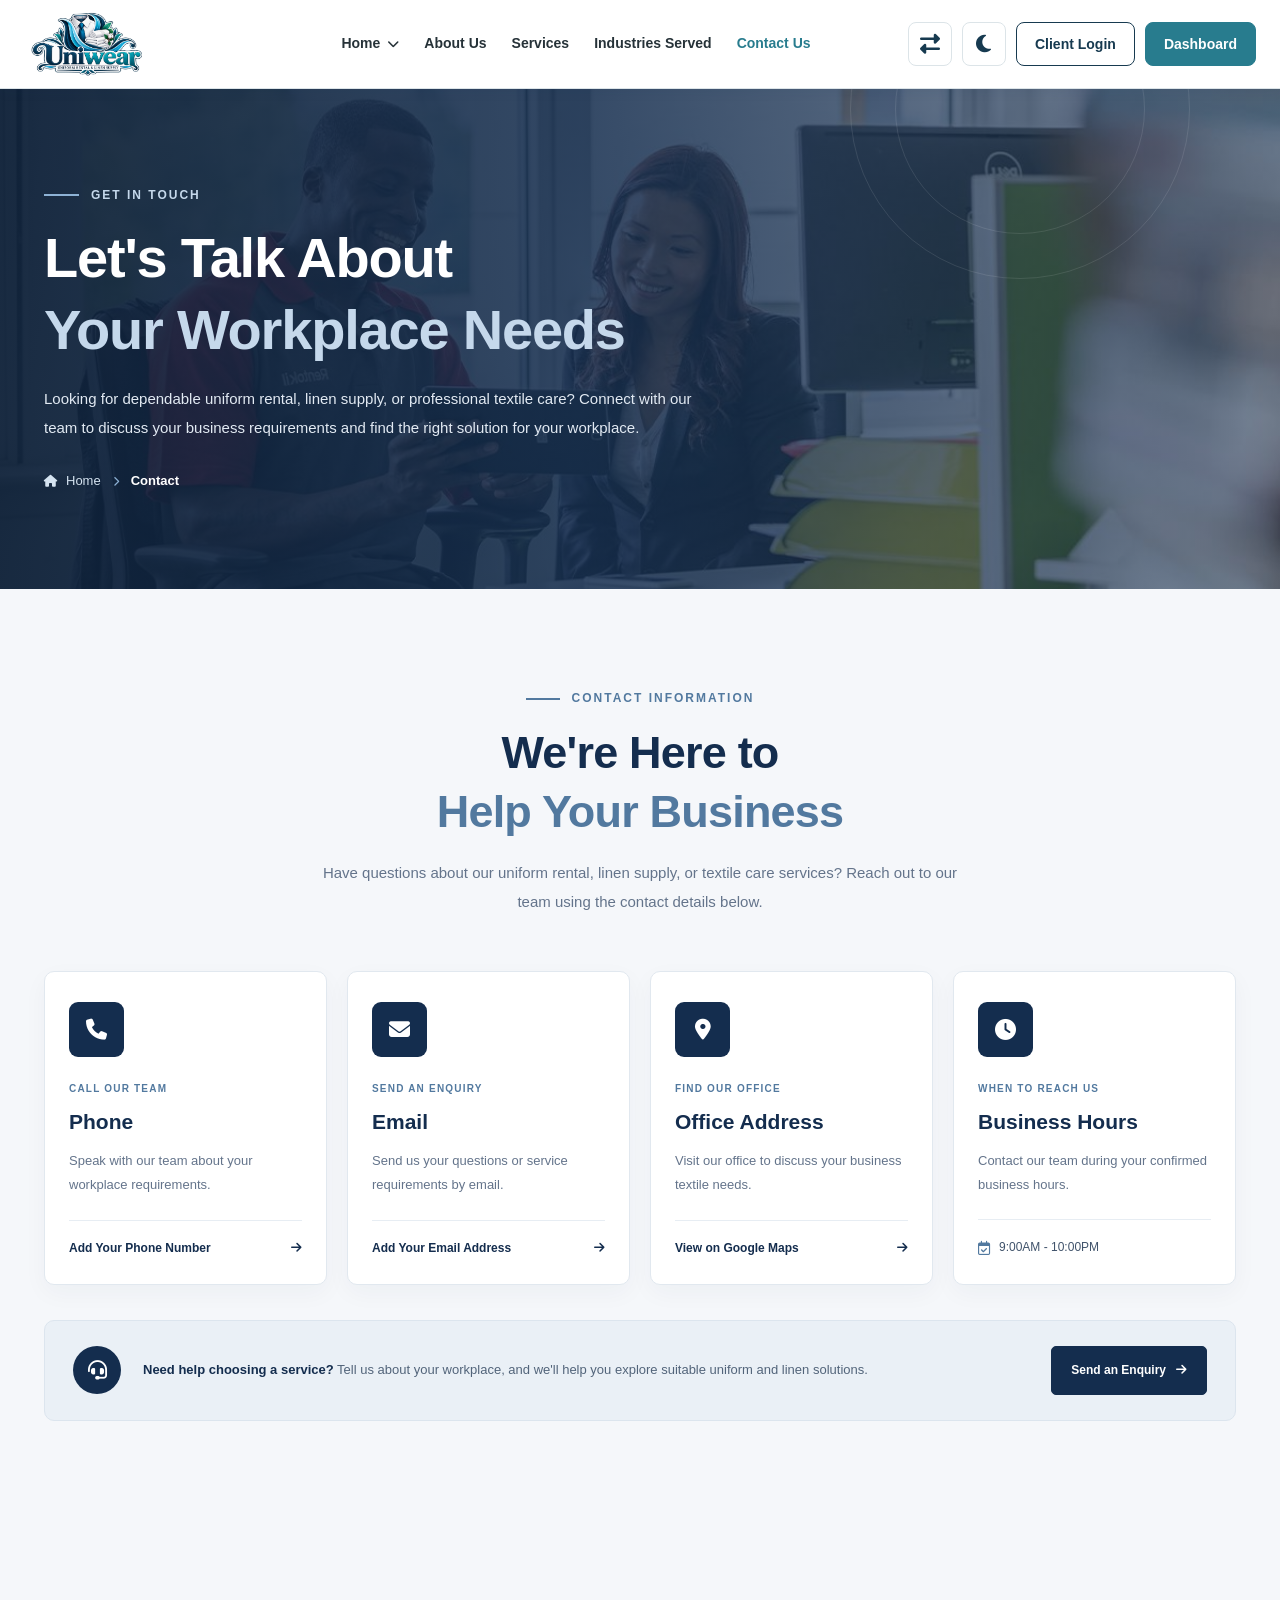
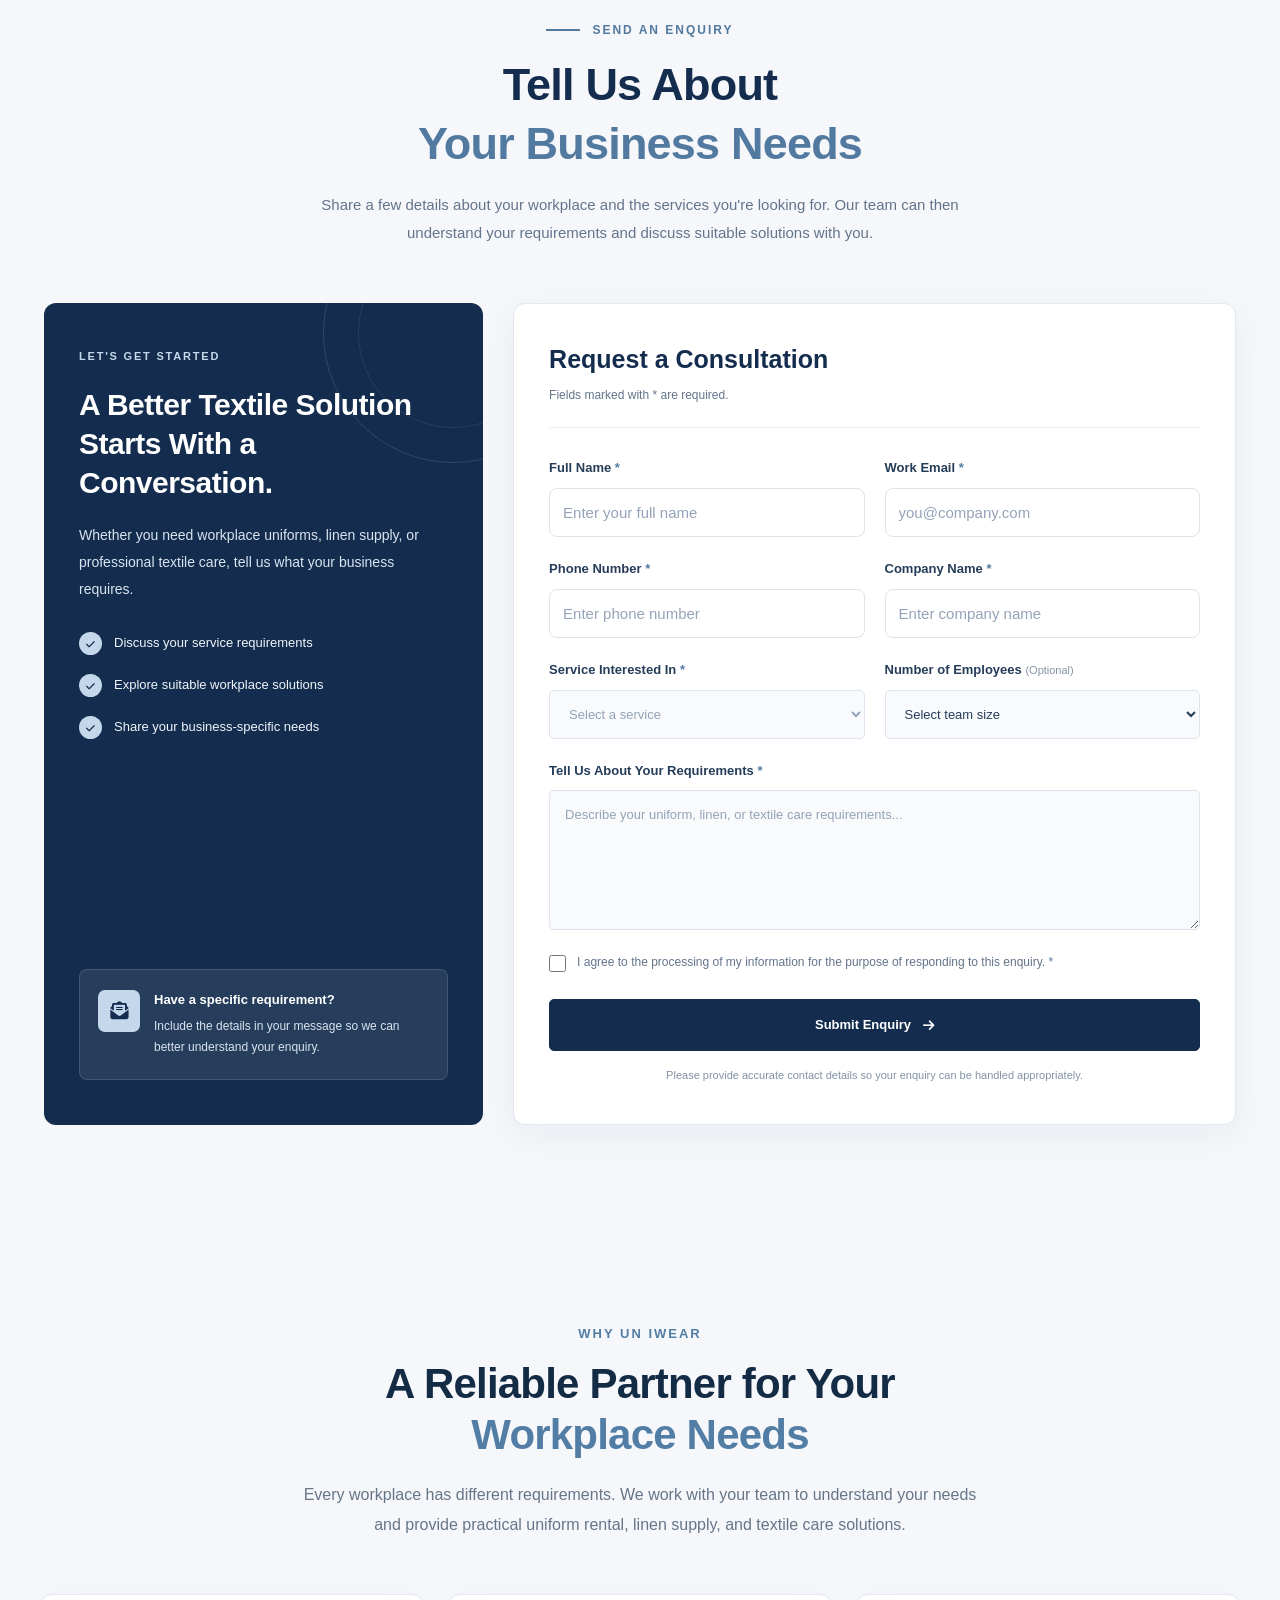
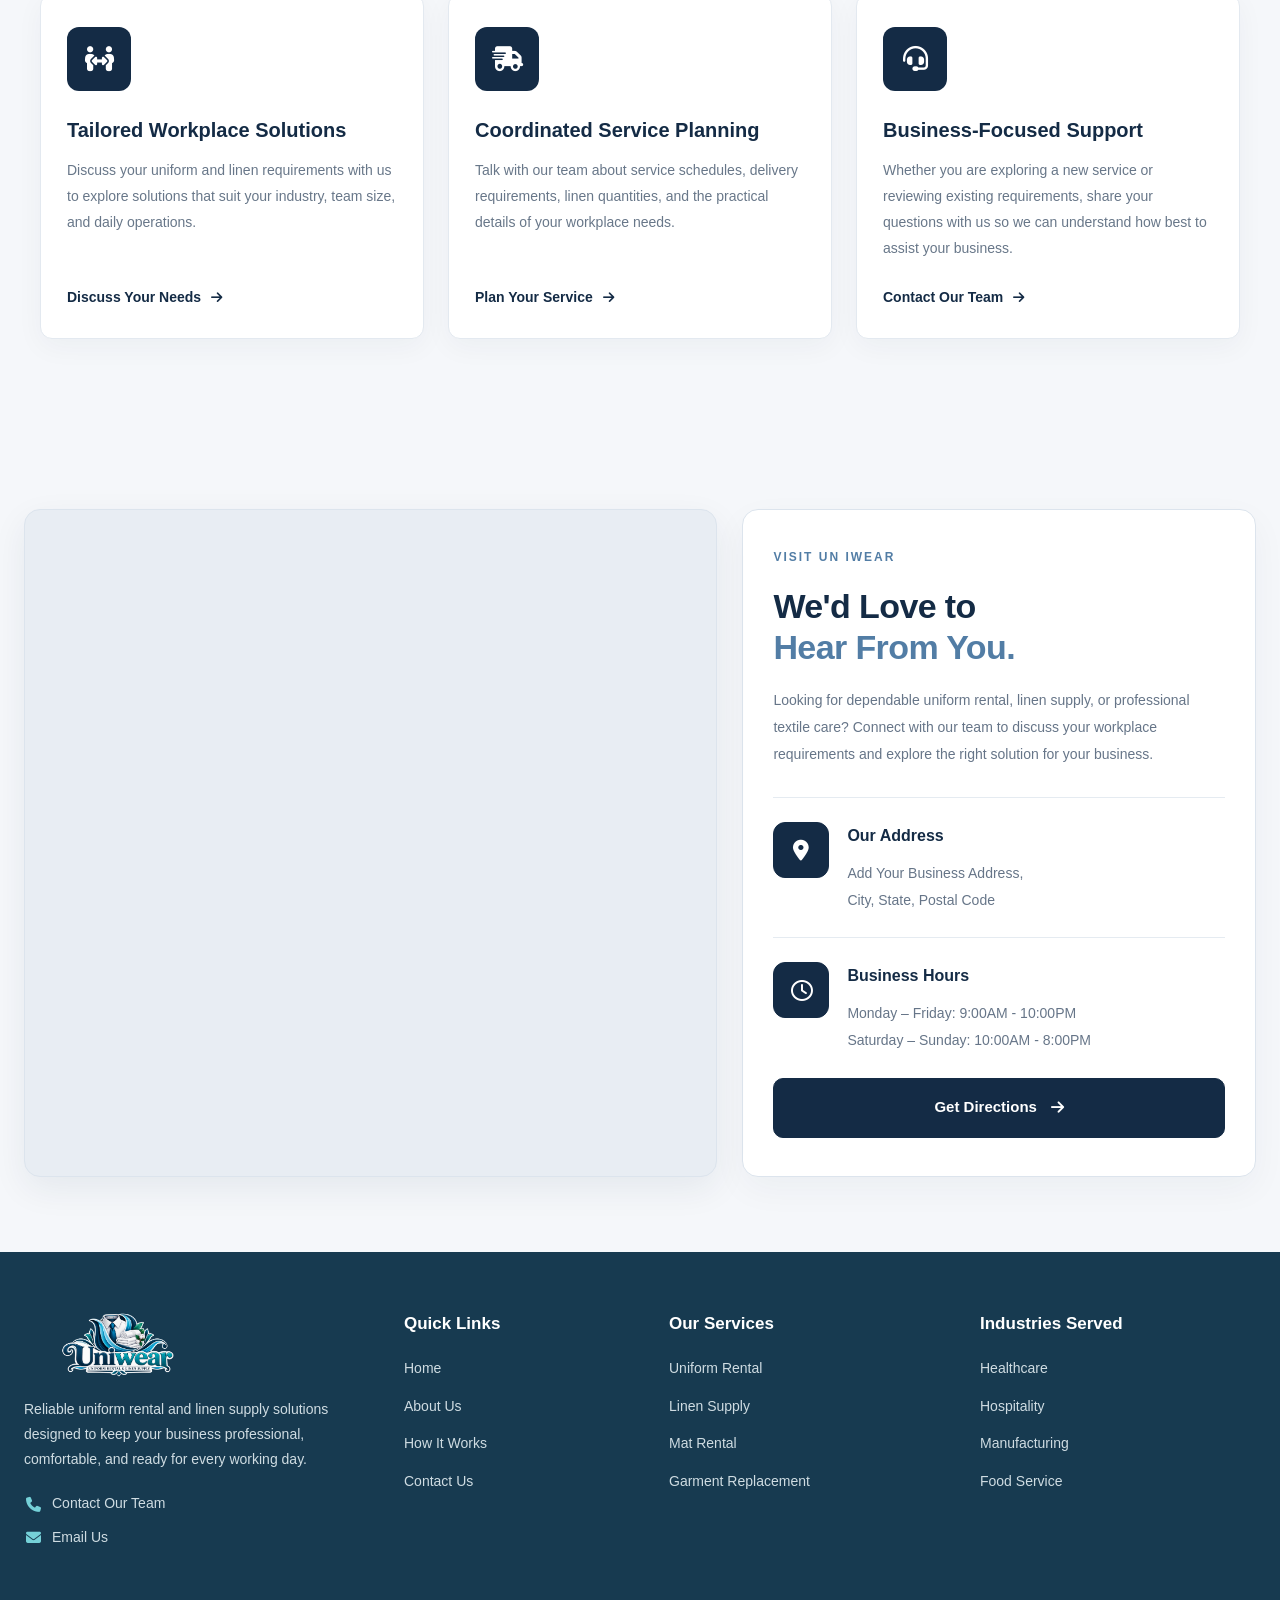
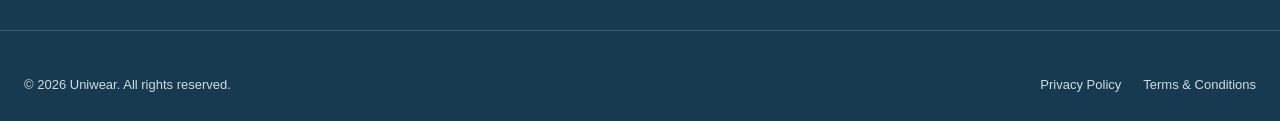
==== commit 739a78df: "Add files via upload" ====
--- a/contact.html
+++ b/contact.html
@@ -768,8 +768,7 @@
                        aria-hidden="true"></i>
                 </div>
 
-                <span class="contact-why-number">01</span>
-
+                
                 <h3>Tailored Workplace Solutions</h3>
 
                 <p>
@@ -795,8 +794,7 @@
                        aria-hidden="true"></i>
                 </div>
 
-                <span class="contact-why-number">02</span>
-
+               
                 <h3>Coordinated Service Planning</h3>
 
                 <p>
@@ -822,7 +820,7 @@
                        aria-hidden="true"></i>
                 </div>
 
-                <span class="contact-why-number">03</span>
+                
 
                 <h3>Business-Focused Support</h3>
 
--- a/css/responsive.css
+++ b/css/responsive.css
@@ -25674,3 +25674,124 @@
     border: none !important;
     transform: none !important;
 }
+
+
+
+
+
+/* =========================================
+   CONTACT FORM — RTL MODE
+========================================= */
+
+[dir="rtl"] .contact-form-row {
+    direction: rtl;
+}
+
+[dir="rtl"] .contact-form-group {
+    direction: rtl;
+    text-align: right;
+    min-width: 0;
+}
+
+[dir="rtl"] .contact-form-group label {
+    display: block;
+    width: 100%;
+    text-align: right;
+    direction: rtl;
+}
+
+[dir="rtl"] .contact-form-group input,
+[dir="rtl"] .contact-form-group select,
+[dir="rtl"] .contact-form-group textarea {
+    direction: rtl;
+    text-align: right;
+    box-sizing: border-box;
+}
+
+/* Placeholder alignment */
+[dir="rtl"] .contact-form-group input::placeholder,
+[dir="rtl"] .contact-form-group textarea::placeholder {
+    direction: rtl;
+    text-align: right;
+}
+
+/* Select dropdown alignment */
+[dir="rtl"] .contact-form-group select {
+    text-align-last: right;
+}
+
+/* Keep required asterisk next to the label */
+[dir="rtl"] .contact-form-group label span {
+    direction: rtl;
+}
+
+/* Two-column form layout */
+[dir="rtl"] .contact-form-row {
+    display: grid;
+    grid-template-columns: repeat(2, minmax(0, 1fr));
+    gap: 24px;
+}
+
+/* Full-width requirements field */
+[dir="rtl"] .contact-form-group:has(textarea) {
+    grid-column: 1 / -1;
+}
+
+/* Mobile responsive */
+@media (max-width: 767px) {
+    [dir="rtl"] .contact-form-row {
+        grid-template-columns: 1fr;
+        gap: 20px;
+    }
+
+    [dir="rtl"] .contact-form-group:has(textarea) {
+        grid-column: auto;
+    }
+}
+
+
+
+
+
+
+
+
+/* Center register prompt in RTL mode */
+
+html[dir="rtl"] .login-register-prompt {
+    width: 100% !important;
+    display: flex !important;
+    justify-content: center !important;
+    align-items: center !important;
+    text-align: center !important;
+    direction: rtl !important;
+    margin-inline: auto !important;
+}
+
+html[dir="rtl"] .login-register-prompt p {
+    width: 100% !important;
+    text-align: center !important;
+    margin-inline: auto !important;
+}
+
+
+
+
+
+
+/* Center register login prompt in RTL mode */
+
+html[dir="rtl"] .register-login-prompt {
+    display: flex !important;
+    justify-content: center !important;
+    align-items: center !important;
+    width: 100% !important;
+    text-align: center !important;
+    margin: 24px auto 0 !important;
+}
+
+html[dir="rtl"] .register-login-prompt p {
+    width: 100% !important;
+    text-align: center !important;
+    margin: 0 auto !important;
+}
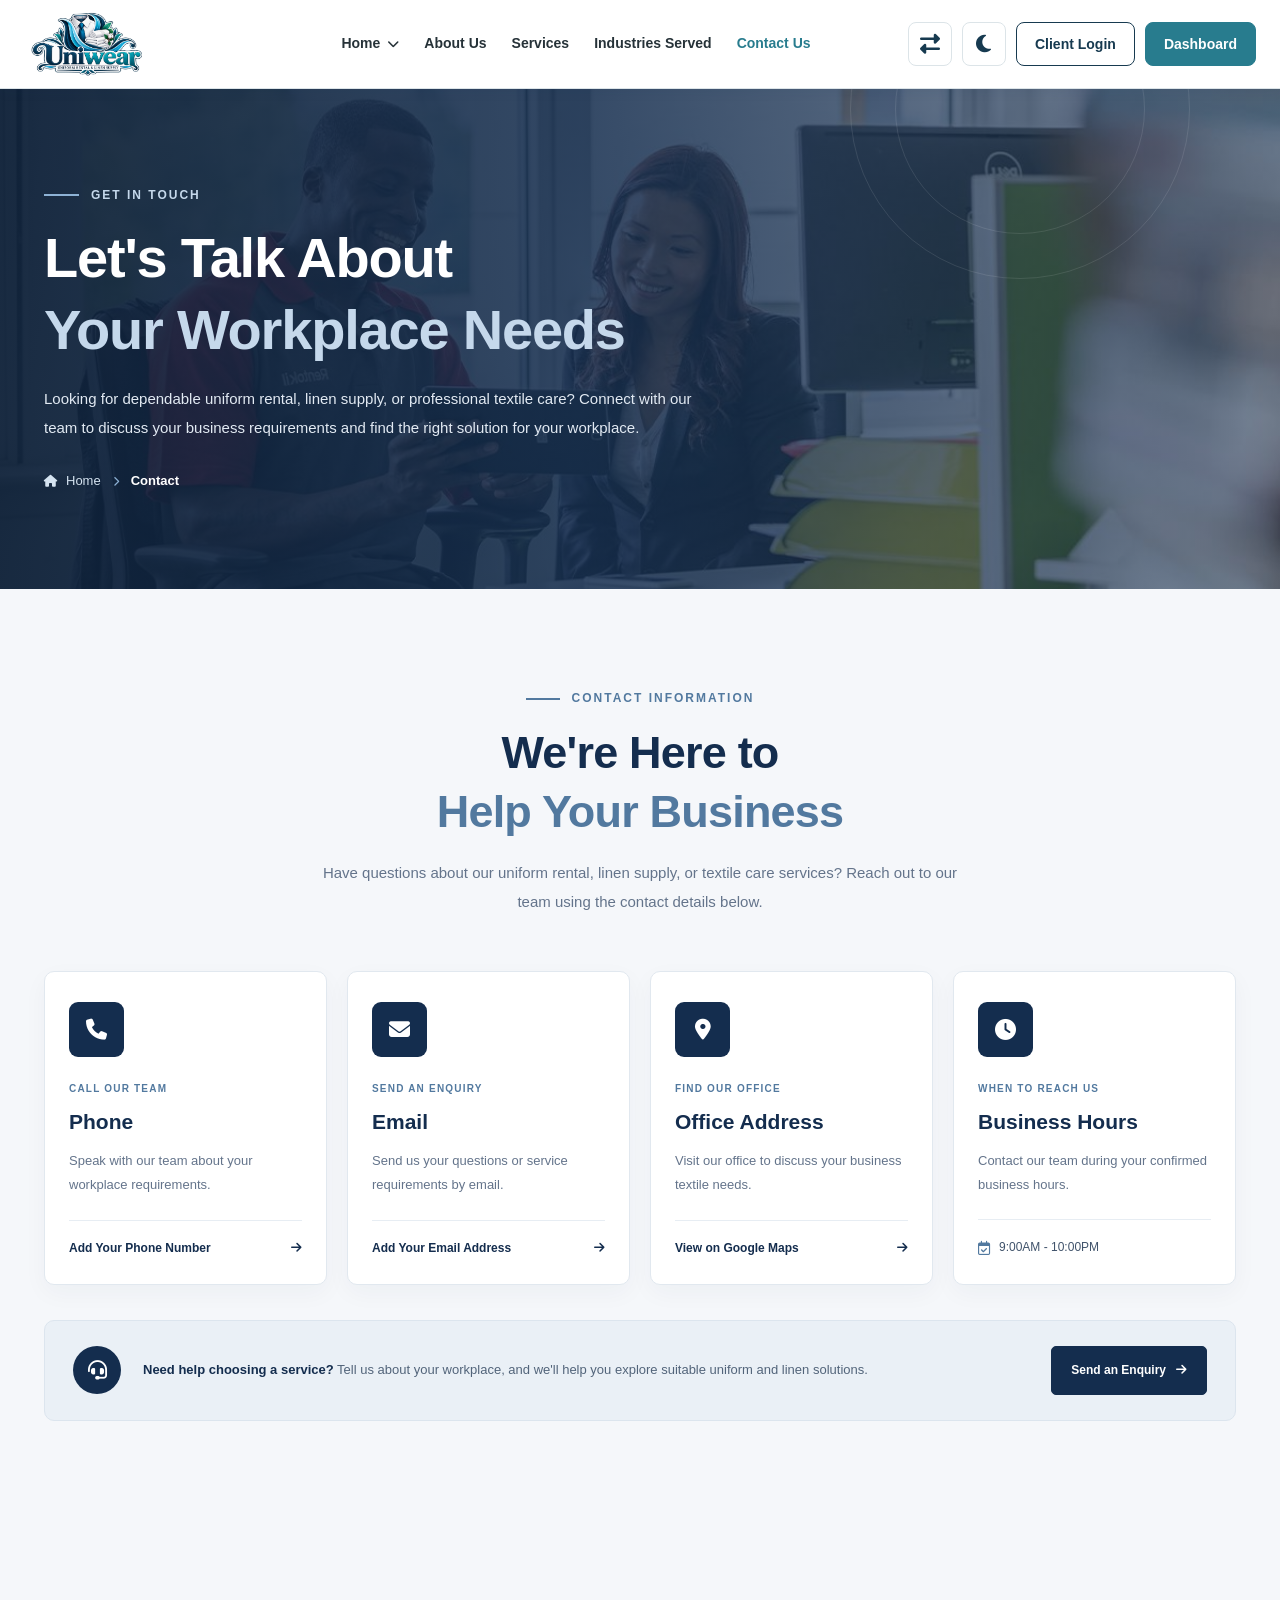
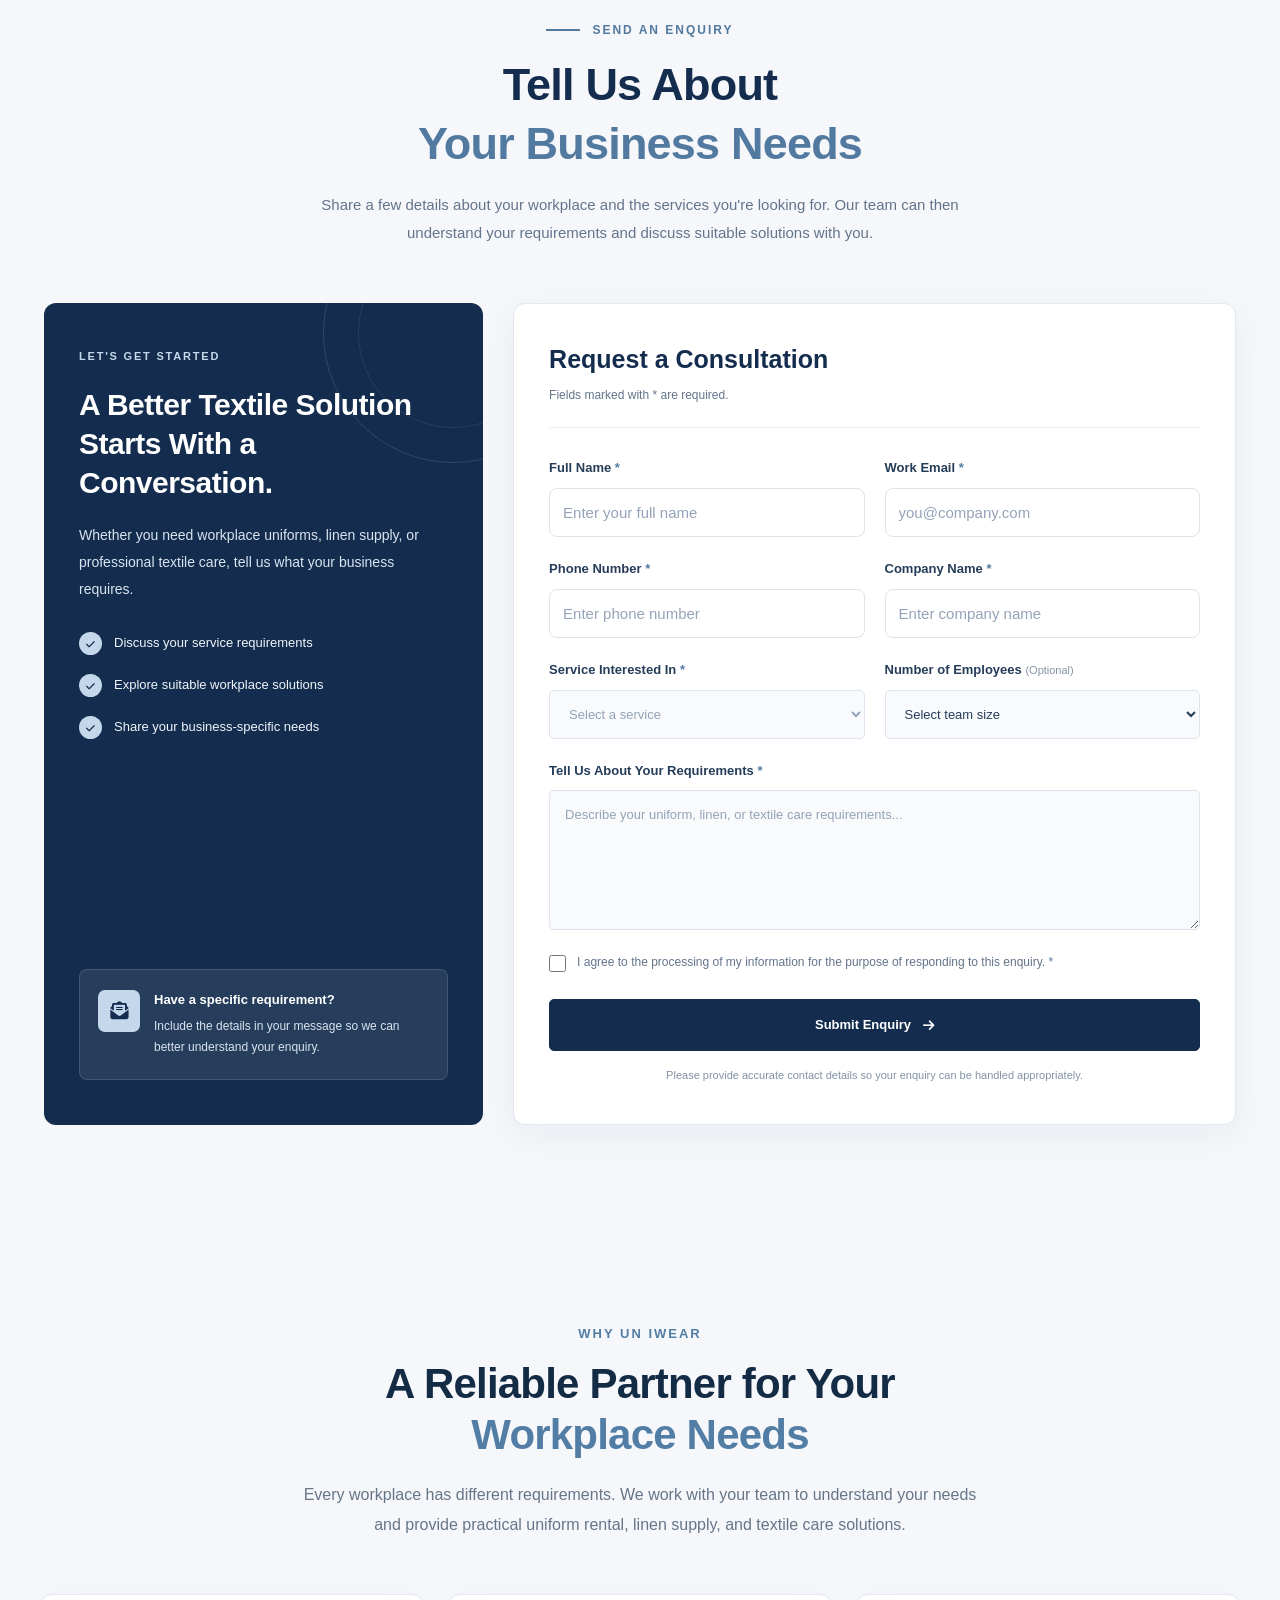
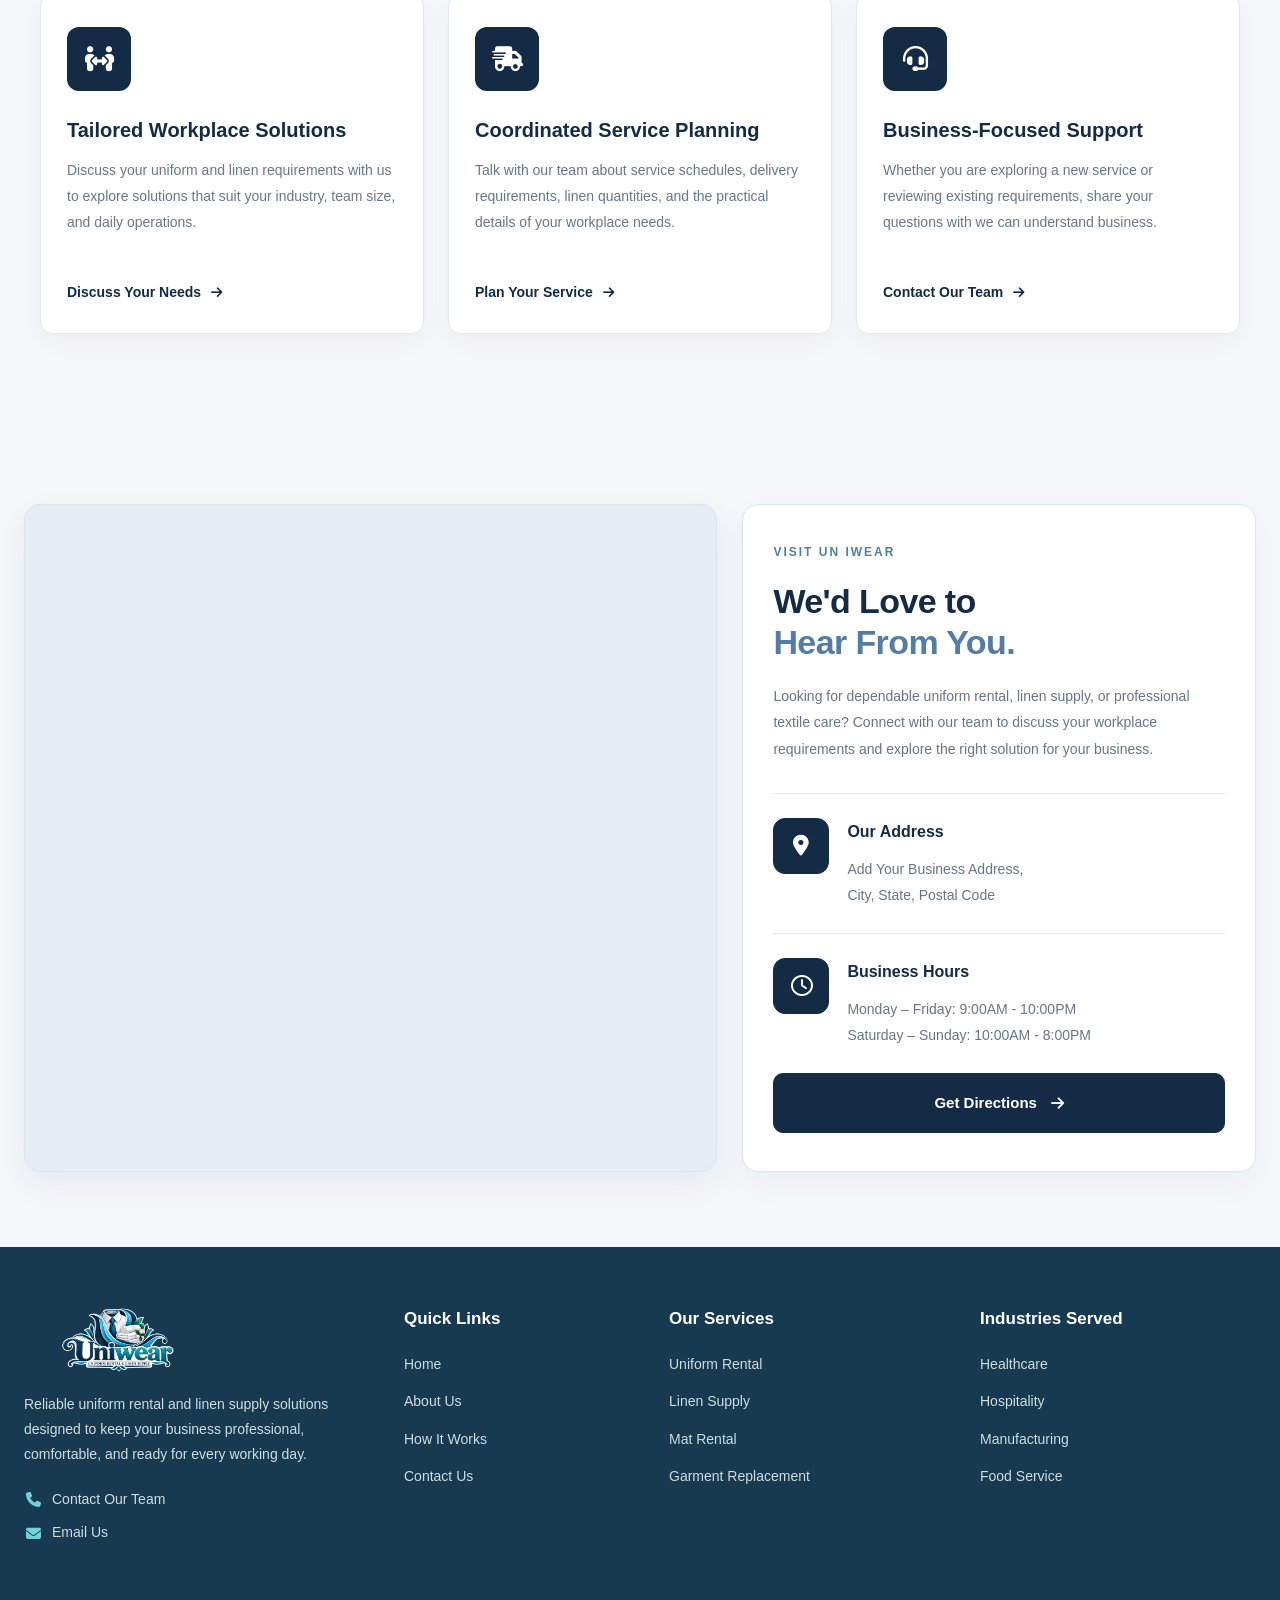
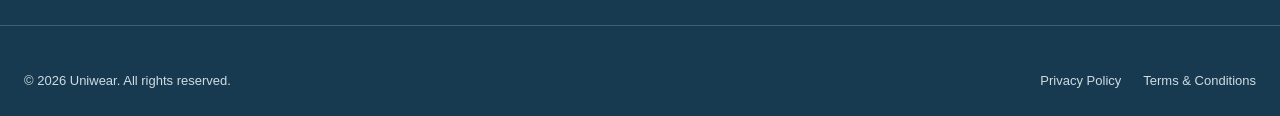
==== commit 80a2bbd9: "Add files via upload" ====
--- a/contact.html
+++ b/contact.html
@@ -827,8 +827,7 @@
                 <p>
                     Whether you are exploring a new service or
                     reviewing existing requirements, share your
-                    questions with us so we can understand how
-                    best to assist your business.
+                    questions with we can understand business.
                 </p>
 
                 <a href="#contactForm" class="contact-why-link">
--- a/css/style.css
+++ b/css/style.css
@@ -22801,3 +22801,484 @@
         gap: 20px;
     }
 }
+
+
+
+
+
+/* =========================================
+   HOME 2 — SPLIT HERO SLIDER
+========================================= */
+
+.h2-hero-slide {
+    position: absolute;
+    inset: 0;
+    background-color: #EAF4F5;
+    background-image: none !important;
+    overflow: hidden;
+}
+
+.h2-hero-overlay {
+    display: none !important;
+}
+
+.h2-hero-container {
+    display: flex !important;
+    align-items: center !important;
+    width: 100% !important;
+    max-width: 1240px !important;
+    height: 100% !important;
+    margin: 0 auto !important;
+    padding: 50px 30px !important;
+    box-sizing: border-box !important;
+}
+
+.h2-hero-content {
+    width: 50% !important;
+    max-width: 570px !important;
+    padding: 30px 40px 30px 0 !important;
+    text-align: left !important;
+    color: #173A50 !important;
+}
+
+.h2-hero-content h1 {
+    color: #173A50 !important;
+}
+
+.h2-hero-content h1 span {
+    display: block;
+    color: #287C8E !important;
+}
+
+.h2-hero-content p {
+    color: #526B79 !important;
+}
+
+/* Reserve right side for the slide image */
+.h2-hero-slide::after {
+    content: "";
+    position: absolute;
+    top: 0;
+    right: 0;
+    width: 46%;
+    height: 100%;
+    background-size: cover;
+    background-position: center;
+    z-index: 0;
+}
+
+/* Different image for each slide */
+.h2-hero-slide-one::after {
+    background-image: url("../images/h2-hero-uniforms.jpg");
+}
+
+.h2-hero-slide-two::after {
+    background-image: url("../images/h2-hero-linen.jpg");
+}
+
+/* Keep text above decorative layers */
+.h2-hero-container {
+    position: relative;
+    z-index: 1;
+}
+
+.h2-hero-content {
+    position: relative;
+    z-index: 2;
+}
+
+/* Primary button */
+.h2-hero-btn-primary {
+    background: #287C8E !important;
+    border-color: #287C8E !important;
+    color: #FFFFFF !important;
+}
+
+/* Outline button */
+.h2-hero-btn-outline {
+    color: #173A50 !important;
+    border-color: #287C8E !important;
+    background: transparent !important;
+}
+
+/* Mobile and tablet */
+@media (max-width: 767px) {
+    .h2-hero-container {
+        align-items: flex-start !important;
+        padding: 35px 22px 250px !important;
+    }
+
+    .h2-hero-content {
+        width: 100% !important;
+        max-width: 100% !important;
+        padding: 0 !important;
+    }
+
+    .h2-hero-slide::after {
+        top: auto;
+        bottom: 0;
+        width: 100%;
+        height: 230px;
+    }
+}
+/* =========================================
+   HOME 2 — HERO SLIDER CONTROLS ALIGNMENT
+========================================= */
+
+.h2-hero {
+    position: relative !important;
+}
+
+.h2-hero-controls {
+    position: absolute !important;
+    right: 6% !important;
+    bottom: 24px !important;
+    z-index: 20 !important;
+    display: flex !important;
+    align-items: center !important;
+    justify-content: flex-end !important;
+    gap: 28px !important;
+    width: auto !important;
+    padding: 0 !important;
+    margin: 0 !important;
+}
+
+/* Pagination dots */
+.h2-hero-pagination {
+    display: flex !important;
+    align-items: center !important;
+    justify-content: center !important;
+    gap: 12px !important;
+    margin: 0 !important;
+    padding: 0 !important;
+}
+
+.h2-hero-dot {
+    display: block !important;
+    width: 10px !important;
+    height: 10px !important;
+    min-width: 10px !important;
+    padding: 0 !important;
+    border: 1px solid #FFFFFF !important;
+    border-radius: 50% !important;
+    background: transparent !important;
+    opacity: 0.8;
+    cursor: pointer;
+}
+
+.h2-hero-dot.active {
+    width: 14px !important;
+    height: 14px !important;
+    min-width: 14px !important;
+    background: #287C8E !important;
+    border-color: #287C8E !important;
+    opacity: 1;
+}
+
+/* Slide counter: 01 — line — 02 */
+.h2-hero-counter {
+    display: flex !important;
+    align-items: center !important;
+    justify-content: center !important;
+    gap: 10px !important;
+    white-space: nowrap !important;
+    margin: 0 !important;
+    padding: 0 !important;
+    line-height: 1 !important;
+}
+
+.h2-hero-current {
+    color: #FFFFFF !important;
+    font-weight: 700 !important;
+}
+
+.h2-hero-total {
+    color: #DCE6EA !important;
+    font-weight: 500 !important;
+}
+
+.h2-hero-counter-line {
+    display: block !important;
+    width: 32px !important;
+    height: 1px !important;
+    background: #FFFFFF !important;
+    opacity: 0.7;
+}
+
+/* Tablet */
+@media (max-width: 1199px) {
+    .h2-hero-controls {
+        right: 24px !important;
+        bottom: 20px !important;
+        gap: 20px !important;
+    }
+}
+
+/* Mobile */
+@media (max-width: 767px) {
+    .h2-hero-controls {
+        right: 20px !important;
+        bottom: 16px !important;
+        gap: 16px !important;
+    }
+
+    .h2-hero-pagination {
+        gap: 8px !important;
+    }
+
+    .h2-hero-counter {
+        gap: 7px !important;
+    }
+
+    .h2-hero-counter-line {
+        width: 20px !important;
+    }
+}
+
+
+/* Center hero slider dots and counter */
+.h2-hero-controls {
+    left: 50% !important;
+    right: auto !important;
+    bottom: 24px !important;
+    transform: translateX(-50%) !important;
+
+    display: flex !important;
+    align-items: center !important;
+    justify-content: center !important;
+    width: max-content !important;
+    gap: 24px !important;
+    margin: 0 !important;
+}
+
+/* Keep dots centered and evenly spaced */
+.h2-hero-pagination {
+    display: flex !important;
+    align-items: center !important;
+    justify-content: center !important;
+    gap: 10px !important;
+}
+
+/* Tablet and mobile */
+@media (max-width: 1199px) {
+    .h2-hero-controls {
+        left: 50% !important;
+        right: auto !important;
+        bottom: 18px !important;
+        transform: translateX(-50%) !important;
+    }
+}
+
+
+
+
+
+/* Hero slider counter colors */
+.h2-hero-current {
+    color: #287C8E !important; /* Uniwear teal */
+    font-weight: 700 !important;
+}
+
+.h2-hero-total {
+    color: #173A50 !important; /* Dark navy */
+    font-weight: 600 !important;
+}
+
+.h2-hero-counter-line {
+    background: #287C8E !important;
+    opacity: 0.65 !important;
+}
+
+/* Active pagination dot */
+.h2-hero-dot.active {
+    background: #287C8E !important;
+    border-color: #287C8E !important;
+}
+
+/* Inactive pagination dot */
+.h2-hero-dot:not(.active) {
+    background: transparent !important;
+    border-color: #287C8E !important;
+}
+
+
+
+
+/* Services Hero - Reduce Description Font Size */
+
+.services-hero-description {
+    font-size: 18px !important;
+    line-height: 1.7 !important;
+}
+
+/* Tablet */
+@media (max-width: 1199px) {
+    .services-hero-description {
+        font-size: 16px !important;
+        line-height: 1.65 !important;
+    }
+}
+
+/* Mobile */
+@media (max-width: 767px) {
+    .services-hero-description {
+        font-size: 14px !important;
+        line-height: 1.6 !important;
+    }
+}
+
+
+
+
+
+
+
+
+
+
+
+
+
+/* =========================================
+   ABOUT PAGE — TEAM SECTION
+========================================= */
+
+.about-team-section {
+    padding: 90px 24px;
+    background: #EAF4F5;
+}
+
+.about-team-container {
+    max-width: 1200px;
+    margin: 0 auto;
+}
+
+.about-team-heading {
+    max-width: 680px;
+    margin: 0 auto 46px;
+    text-align: center;
+}
+
+.about-team-eyebrow {
+    display: inline-block;
+    margin-bottom: 12px;
+    color: #287C8E;
+    font-size: 12px;
+    font-weight: 700;
+    letter-spacing: 2px;
+}
+
+.about-team-heading h2 {
+    margin: 0 0 16px;
+    color: #173A50;
+    font-size: clamp(30px, 4vw, 44px);
+    line-height: 1.2;
+}
+
+.about-team-heading h2 span {
+    color: #287C8E;
+}
+
+.about-team-heading p {
+    margin: 0;
+    color: #526B79;
+    font-size: 16px;
+    line-height: 1.8;
+}
+
+.about-team-grid {
+    display: grid;
+    grid-template-columns: repeat(3, minmax(0, 1fr));
+    gap: 26px;
+}
+
+.about-team-card {
+    overflow: hidden;
+    background: #FFFFFF;
+    border: 1px solid #DCE6EA;
+    border-radius: 12px;
+    transition: transform 0.25s ease, box-shadow 0.25s ease;
+}
+
+.about-team-card:hover {
+    transform: translateY(-5px);
+    box-shadow: 0 14px 30px rgba(23, 58, 80, 0.12);
+}
+
+.about-team-image {
+    height: 290px;
+    overflow: hidden;
+    background: #DCE6EA;
+}
+
+.about-team-image img {
+    display: block;
+    width: 100%;
+    height: 100%;
+    object-fit: cover;
+    object-position: center;
+}
+
+.about-team-info {
+    padding: 24px;
+}
+
+.about-team-info h3 {
+    margin: 0 0 8px;
+    color: #173A50;
+    font-size: 20px;
+}
+
+.about-team-info > span {
+    color: #287C8E;
+    font-size: 13px;
+    font-weight: 600;
+}
+
+.about-team-info p {
+    margin: 14px 0 0;
+    color: #647784;
+    font-size: 14px;
+    line-height: 1.7;
+}
+
+/* Tablet */
+@media (max-width: 1199px) {
+    .about-team-section {
+        padding: 70px 24px;
+    }
+
+    .about-team-grid {
+        gap: 18px;
+    }
+
+    .about-team-image {
+        height: 240px;
+    }
+
+    .about-team-info {
+        padding: 20px;
+    }
+}
+
+/* Mobile */
+@media (max-width: 767px) {
+    .about-team-section {
+        padding: 52px 18px;
+    }
+
+    .about-team-heading {
+        margin-bottom: 30px;
+    }
+
+    .about-team-grid {
+        grid-template-columns: 1fr;
+        gap: 22px;
+        max-width: 420px;
+        margin: 0 auto;
+    }
+
+    .about-team-image {
+        height: 280px;
+    }
+}
--- a/css/responsive.css
+++ b/css/responsive.css
@@ -25794,4 +25794,414 @@
     width: 100% !important;
     text-align: center !important;
     margin: 0 auto !important;
-}+}
+
+
+
+/* =========================================
+   SERVICES PROCESS — MOBILE VIEW FIX
+========================================= */
+
+@media (max-width: 767px) {
+
+    .services-process-timeline {
+        display: flex !important;
+        flex-direction: column !important;
+        gap: 0 !important;
+        height: auto !important;
+        min-height: 0 !important;
+        padding: 0 !important;
+        margin-bottom: 24px !important;
+    }
+
+    .services-process-step {
+        display: grid !important;
+        grid-template-columns: 64px minmax(0, 1fr) !important;
+        align-items: start !important;
+        column-gap: 14px !important;
+
+        height: auto !important;
+        min-height: 0 !important;
+        padding: 24px 16px !important;
+        margin: 0 !important;
+        box-sizing: border-box !important;
+    }
+
+    .services-process-step-top {
+        display: flex !important;
+        flex-direction: column !important;
+        align-items: center !important;
+        gap: 10px !important;
+        margin: 0 !important;
+    }
+
+    .services-process-step-number {
+        position: static !important;
+        margin: 0 !important;
+        line-height: 1.2 !important;
+    }
+
+    .services-process-step-icon {
+        margin: 0 !important;
+    }
+
+    .services-process-step-content {
+        min-width: 0 !important;
+        padding: 8px 0 0 !important;
+        margin: 0 !important;
+    }
+
+    .services-process-step-content h3 {
+        margin: 0 0 12px !important;
+        line-height: 1.4 !important;
+    }
+
+    .services-process-step-content p {
+        margin: 0 !important;
+        line-height: 1.65 !important;
+    }
+
+    .services-process-cta {
+        height: auto !important;
+        min-height: 0 !important;
+        margin: 0 !important;
+        padding: 20px 16px !important;
+        box-sizing: border-box !important;
+    }
+
+    .services-process-section {
+        height: auto !important;
+        min-height: 0 !important;
+        padding-bottom: 24px !important;
+        margin-bottom: 0 !important;
+        overflow: visible !important;
+    }
+
+    .services-process-container {
+        height: auto !important;
+        min-height: 0 !important;
+        padding-bottom: 0 !important;
+        margin-bottom: 0 !important;
+    }
+}
+
+
+
+
+
+
+/* =========================================
+   SERVICES PROCESS — REDUCE MOBILE BOTTOM SPACE
+========================================= */
+
+@media (max-width: 767px) {
+
+    .services-process-section {
+        padding-bottom: 20px !important;
+        margin-bottom: 0 !important;
+    }
+
+    .services-process-container {
+        padding-bottom: 0 !important;
+        margin-bottom: 0 !important;
+    }
+
+    .services-process-timeline {
+        margin-bottom: 20px !important;
+        padding-bottom: 0 !important;
+    }
+
+    .services-process-step:last-child {
+        margin-bottom: 0 !important;
+        padding-bottom: 24px !important;
+    }
+
+    .services-process-cta {
+        margin-bottom: 0 !important;
+        padding-bottom: 20px !important;
+    }
+}
+
+
+
+
+
+
+
+/* =========================================
+   FOOTER BOTTOM — MOBILE ALIGNMENT FIX
+========================================= */
+
+@media (max-width: 767px) {
+
+    .footer-bottom {
+        padding: 16px 20px !important;
+    }
+
+    .Footer-bottom-container {
+        display: flex !important;
+        flex-direction: column !important;
+        align-items: center !important;
+        justify-content: center !important;
+        gap: 14px !important;
+        text-align: center !important;
+        width: 100% !important;
+        box-sizing: border-box !important;
+    }
+
+    .Footer-bottom-container p {
+        margin: 0 !important;
+        text-align: center !important;
+        line-height: 1.6 !important;
+    }
+
+    .footer-legal-links {
+        display: flex !important;
+        flex-direction: row !important;
+        justify-content: center !important;
+        align-items: center !important;
+        flex-wrap: wrap !important;
+        gap: 16px !important;
+        width: 100% !important;
+        margin: 0 !important;
+    }
+
+    .footer-legal-links a {
+        margin: 0 !important;
+        white-space: nowrap !important;
+    }
+}
+
+
+
+
+
+
+
+
+/* Footer bottom — stack items one by one on mobile */
+
+@media (max-width: 767px) {
+
+    .Footer-bottom-container {
+        display: flex !important;
+        flex-direction: column !important;
+        align-items: center !important;
+        justify-content: center !important;
+        gap: 12px !important;
+        text-align: center !important;
+        width: 100% !important;
+    }
+
+    .Footer-bottom-container p {
+        width: 100% !important;
+        margin: 0 !important;
+        text-align: center !important;
+    }
+
+    .footer-legal-links {
+        display: flex !important;
+        flex-direction: column !important;
+        align-items: center !important;
+        justify-content: center !important;
+        gap: 10px !important;
+        width: 100% !important;
+        margin: 0 !important;
+    }
+
+    .footer-legal-links a {
+        display: block !important;
+        margin: 0 !important;
+        text-align: center !important;
+    }
+}
+
+
+
+
+
+
+
+
+/* =========================================
+   UN IWEAR - MOBILE MENU THEME FIX
+   Mobile only | Keep tablet styling unchanged
+========================================= */
+
+@media screen and (max-width: 767px) {
+
+    /* Mobile navigation background */
+    .main-navigation {
+        background: #1B3444 !important;
+        border: 1px solid #29495B !important;
+        box-shadow: 0 12px 28px rgba(0, 0, 0, 0.22) !important;
+    }
+
+    /* Menu list */
+    .nav-list {
+        background: transparent !important;
+        border-bottom: 1px solid #355364 !important;
+    }
+
+    /* Normal menu links */
+    .nav-list .nav-item > a,
+    .home-dropdown-toggle {
+        color: #EAF4F5 !important;
+        background: transparent !important;
+        font-family: inherit !important;
+        font-weight: 500 !important;
+        transition: background 0.2s ease, color 0.2s ease;
+    }
+
+    /* Hover and active menu */
+    .nav-list .nav-item > a:hover,
+    .nav-list .nav-item > a:focus-visible,
+    .home-dropdown-toggle:hover,
+    .home-item.open > .home-dropdown-toggle,
+    .home-item.dropdown-open > .home-dropdown-toggle {
+        color: #69C0CE !important;
+        background: #263F50 !important;
+    }
+
+    /* Dropdown */
+    .home-dropdown {
+        background: #172D3B !important;
+        border: 1px solid #29495B !important;
+        border-radius: 8px !important;
+    }
+
+    .home-dropdown a {
+        color: #EAF4F5 !important;
+        background: transparent !important;
+    }
+
+    .home-dropdown a:hover,
+    .home-dropdown a:focus-visible {
+        color: #69C0CE !important;
+        background: #263F50 !important;
+    }
+
+    /* RTL and Dark Mode controls */
+    .nav-actions .header-control-btn {
+        color: #69C0CE !important;
+        background: #263F50 !important;
+        border: 1px solid #426476 !important;
+        border-radius: 7px !important;
+    }
+
+    .nav-actions .header-control-btn:hover,
+    .nav-actions .header-control-btn[aria-pressed="true"] {
+        color: #FFFFFF !important;
+        background: #287C8E !important;
+        border-color: #287C8E !important;
+    }
+
+    /* Client Login */
+    .nav-actions .login-btn {
+        color: #EAF4F5 !important;
+        background: transparent !important;
+        border: 1px solid #69C0CE !important;
+    }
+
+    .nav-actions .login-btn:hover {
+        color: #FFFFFF !important;
+        background: #287C8E !important;
+        border-color: #287C8E !important;
+    }
+
+    /* Dashboard - actual Uniwear theme color */
+    .nav-actions .dashboard-btn {
+        color: #FFFFFF !important;
+        background: #287C8E !important;
+        border: 1px solid #287C8E !important;
+        box-shadow: none !important;
+    }
+
+    .nav-actions .dashboard-btn:hover,
+    .nav-actions .dashboard-btn:focus-visible {
+        color: #FFFFFF !important;
+        background: #1F6878 !important;
+        border-color: #1F6878 !important;
+    }
+
+    /* Hamburger close button */
+    .menu-toggle {
+        color: #69C0CE !important;
+        background: #1B3444 !important;
+        border-color: #426476 !important;
+    }
+
+    .menu-toggle span {
+        background: #EAF4F5 !important;
+    }
+}
+
+/* Mobile dark mode - retain the same dark navy theme */
+@media screen and (max-width: 767px) {
+
+    html[data-theme="dark"] .main-navigation {
+        background: #1B3444 !important;
+        border-color: #29495B !important;
+    }
+
+    html[data-theme="dark"] .nav-list .nav-item > a,
+    html[data-theme="dark"] .home-dropdown-toggle,
+    html[data-theme="dark"] .home-dropdown a {
+        color: #EAF4F5 !important;
+    }
+
+    html[data-theme="dark"] .nav-actions .dashboard-btn {
+        background: #287C8E !important;
+        border-color: #287C8E !important;
+        color: #FFFFFF !important;
+    }
+}
+
+
+
+/* =========================================
+   MOBILE MENU - ACTIVE LINK COLOR
+========================================= */
+
+@media screen and (max-width: 767px) {
+
+    /* Active/current page */
+    .main-navigation .nav-list .nav-item > a.active,
+    .main-navigation .nav-list .nav-item > a[aria-current="page"],
+    .main-navigation .nav-list .nav-item.active > a {
+        color: #69C0CE !important;
+        background: #263F50 !important;
+  
+        font-weight: 700 !important;
+    }
+
+    /* Active Home dropdown toggle */
+    .main-navigation .home-item.active > .home-dropdown-toggle,
+    .main-navigation .home-dropdown-toggle.active {
+        color: #69C0CE !important;
+        background: #263F50 !important;
+        
+        font-weight: 700 !important;
+    }
+
+    /* Active Home 1 / Home 2 link */
+    .main-navigation .home-dropdown a.active,
+    .main-navigation .home-dropdown a[aria-current="page"] {
+        color: #69C0CE !important;
+        background: #263F50 !important;
+        
+        font-weight: 700 !important;
+    }
+
+    /* Keep active color while menu is open */
+    .main-navigation .nav-list .nav-item > a.active:hover,
+    .main-navigation .home-dropdown a.active:hover {
+        color: #FFFFFF !important;
+        background: #287C8E !important;
+    }
+}
+
+
+
+
+
